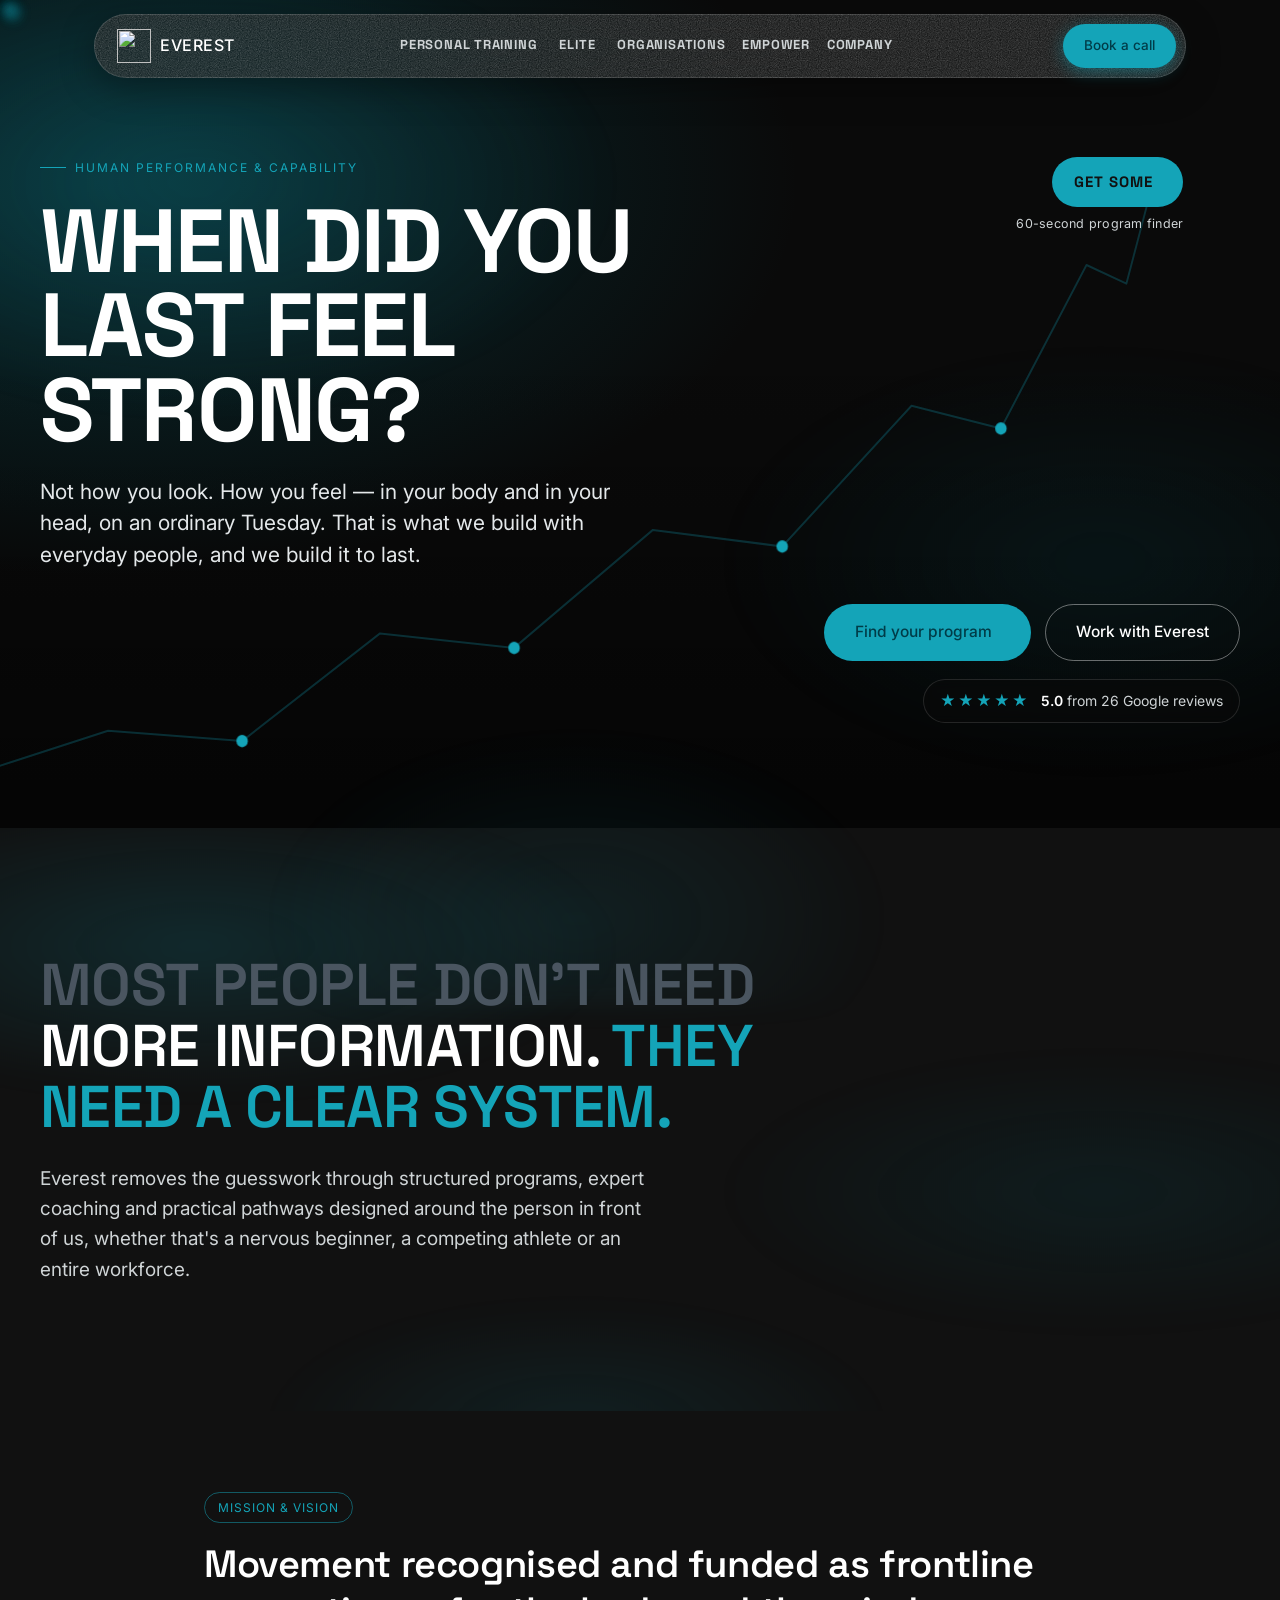
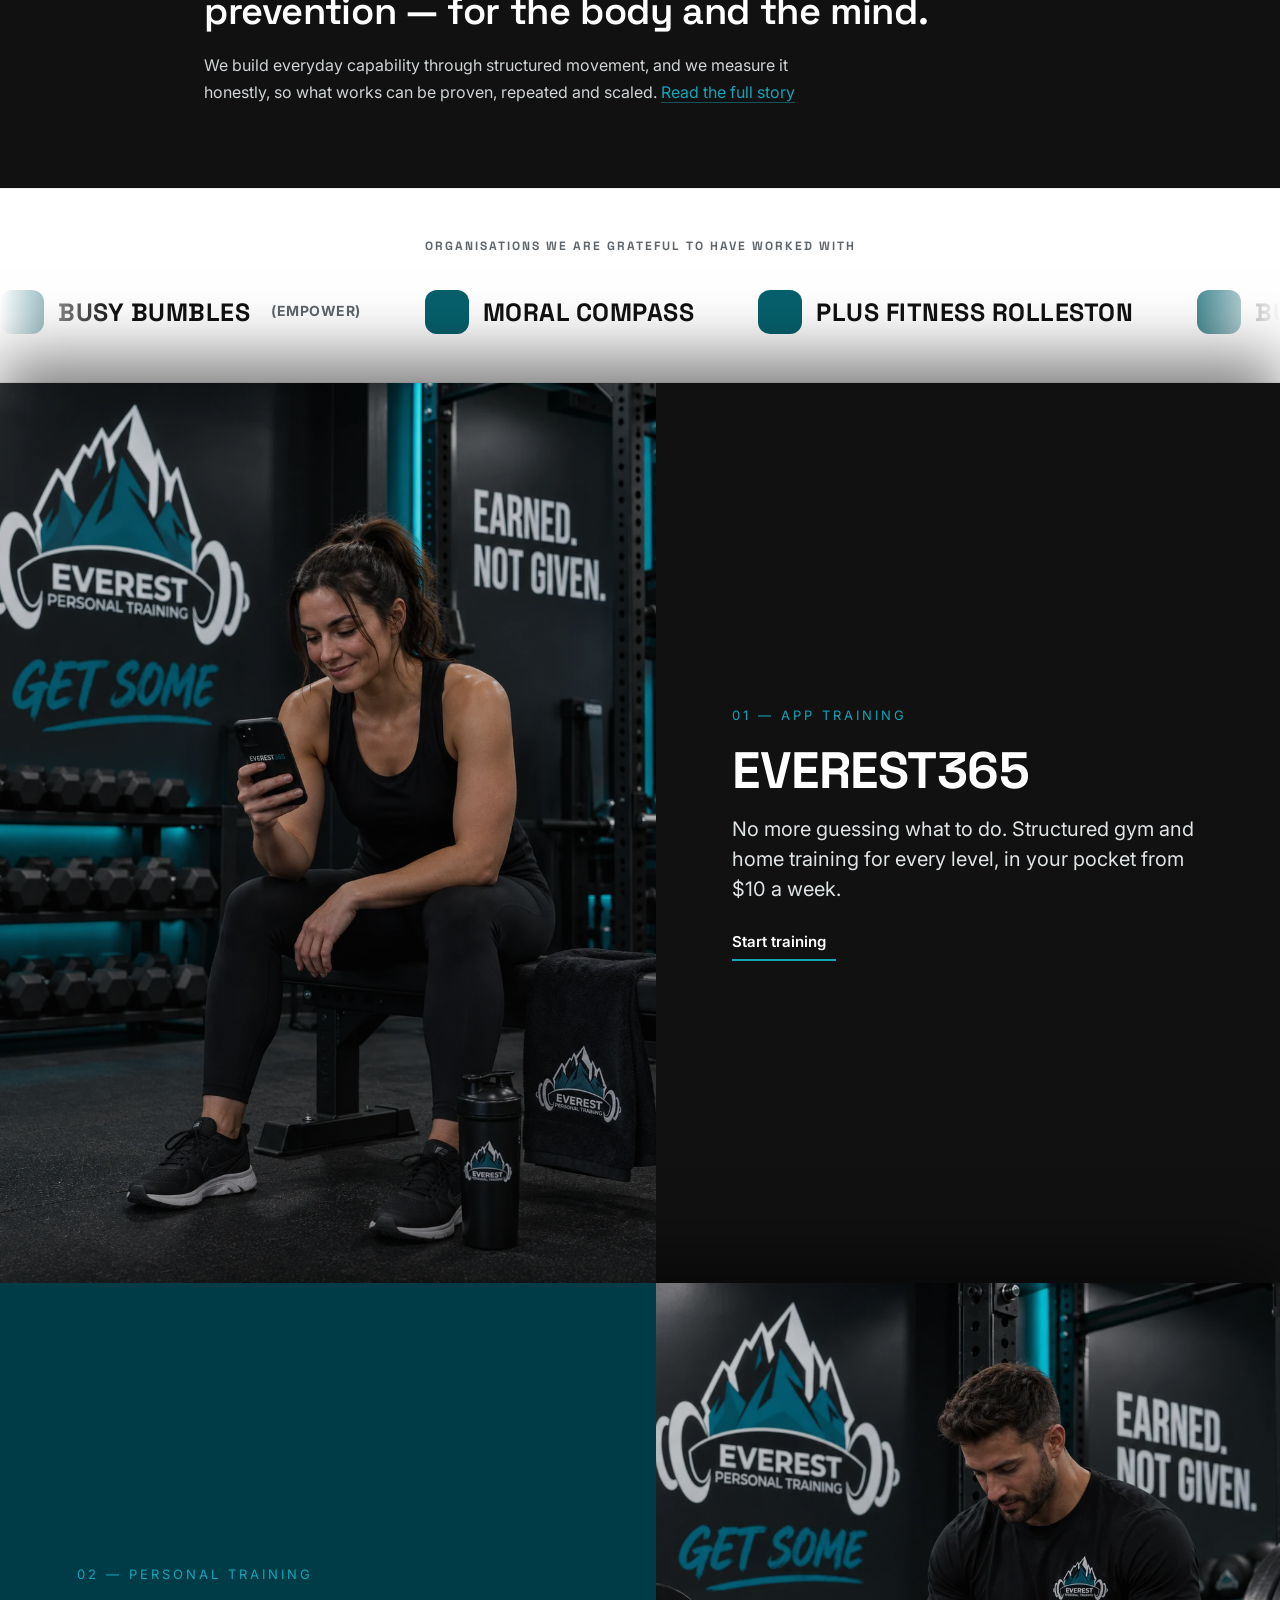
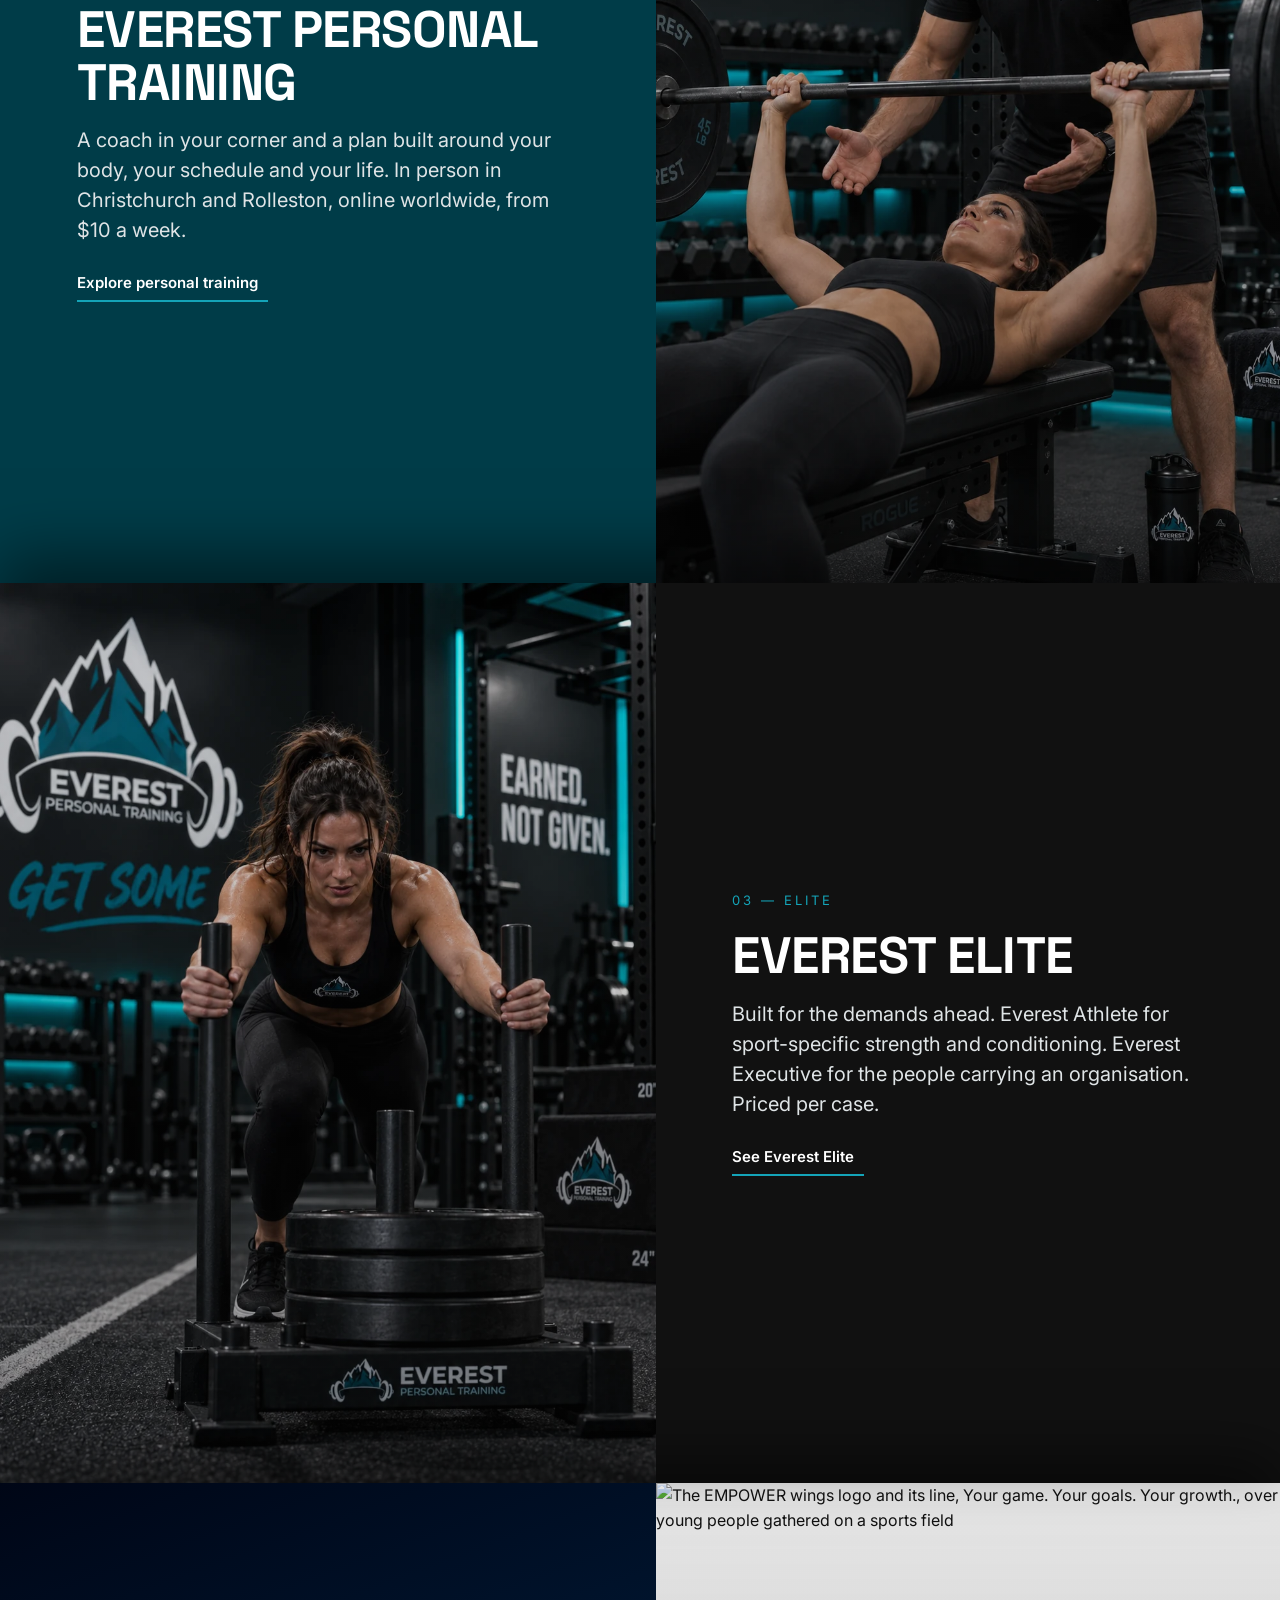
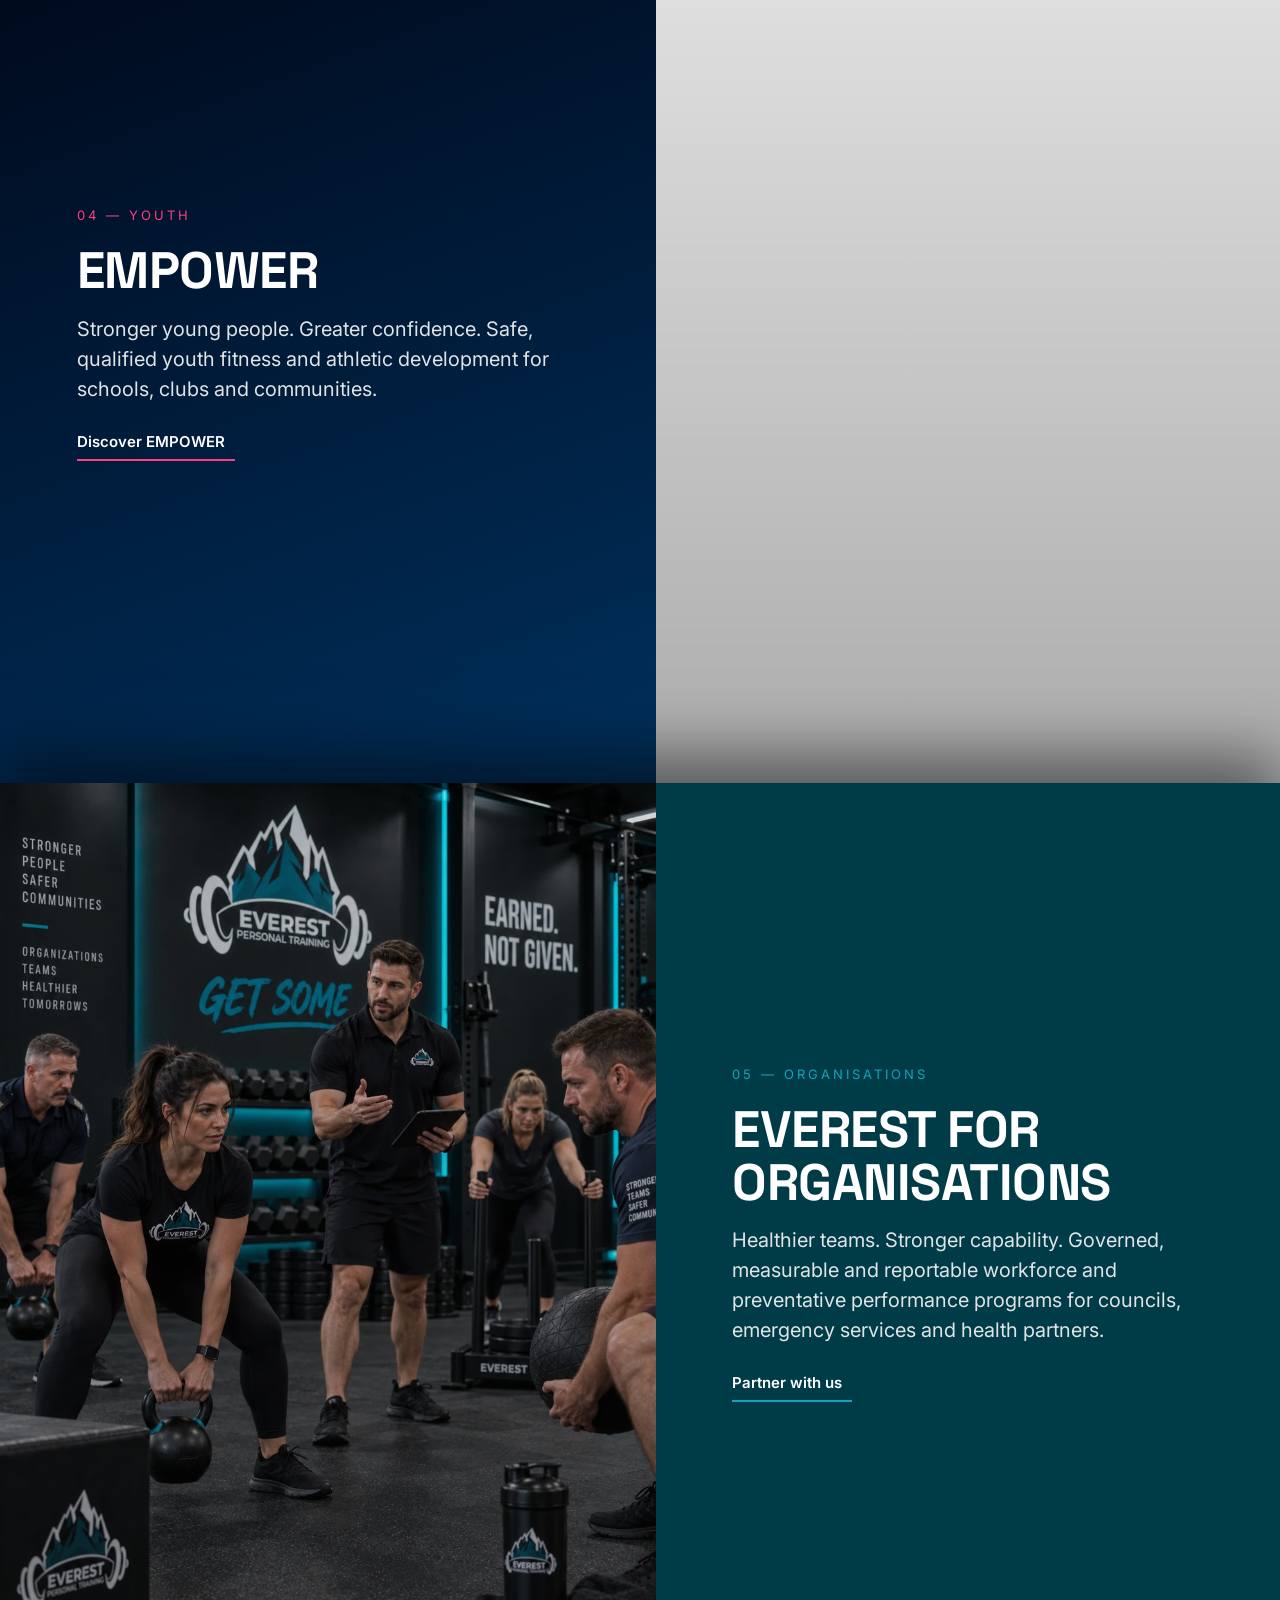
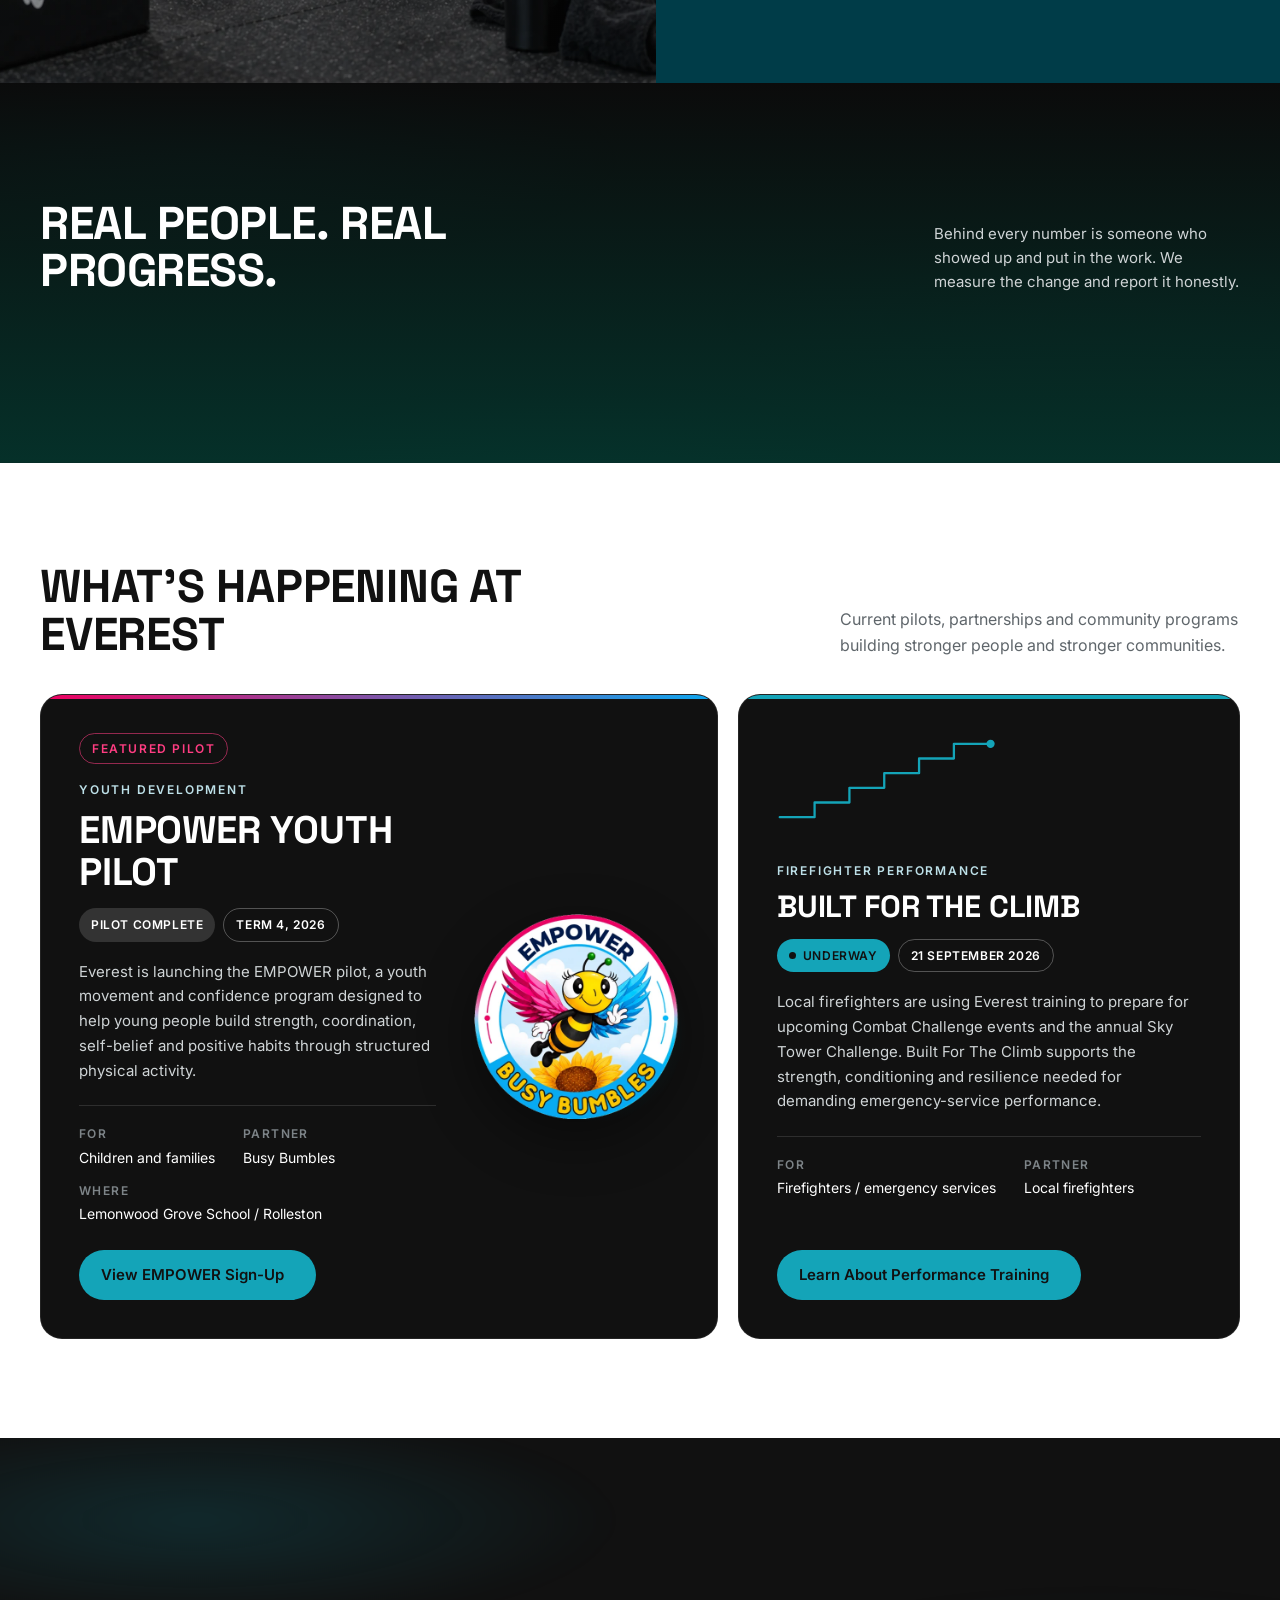
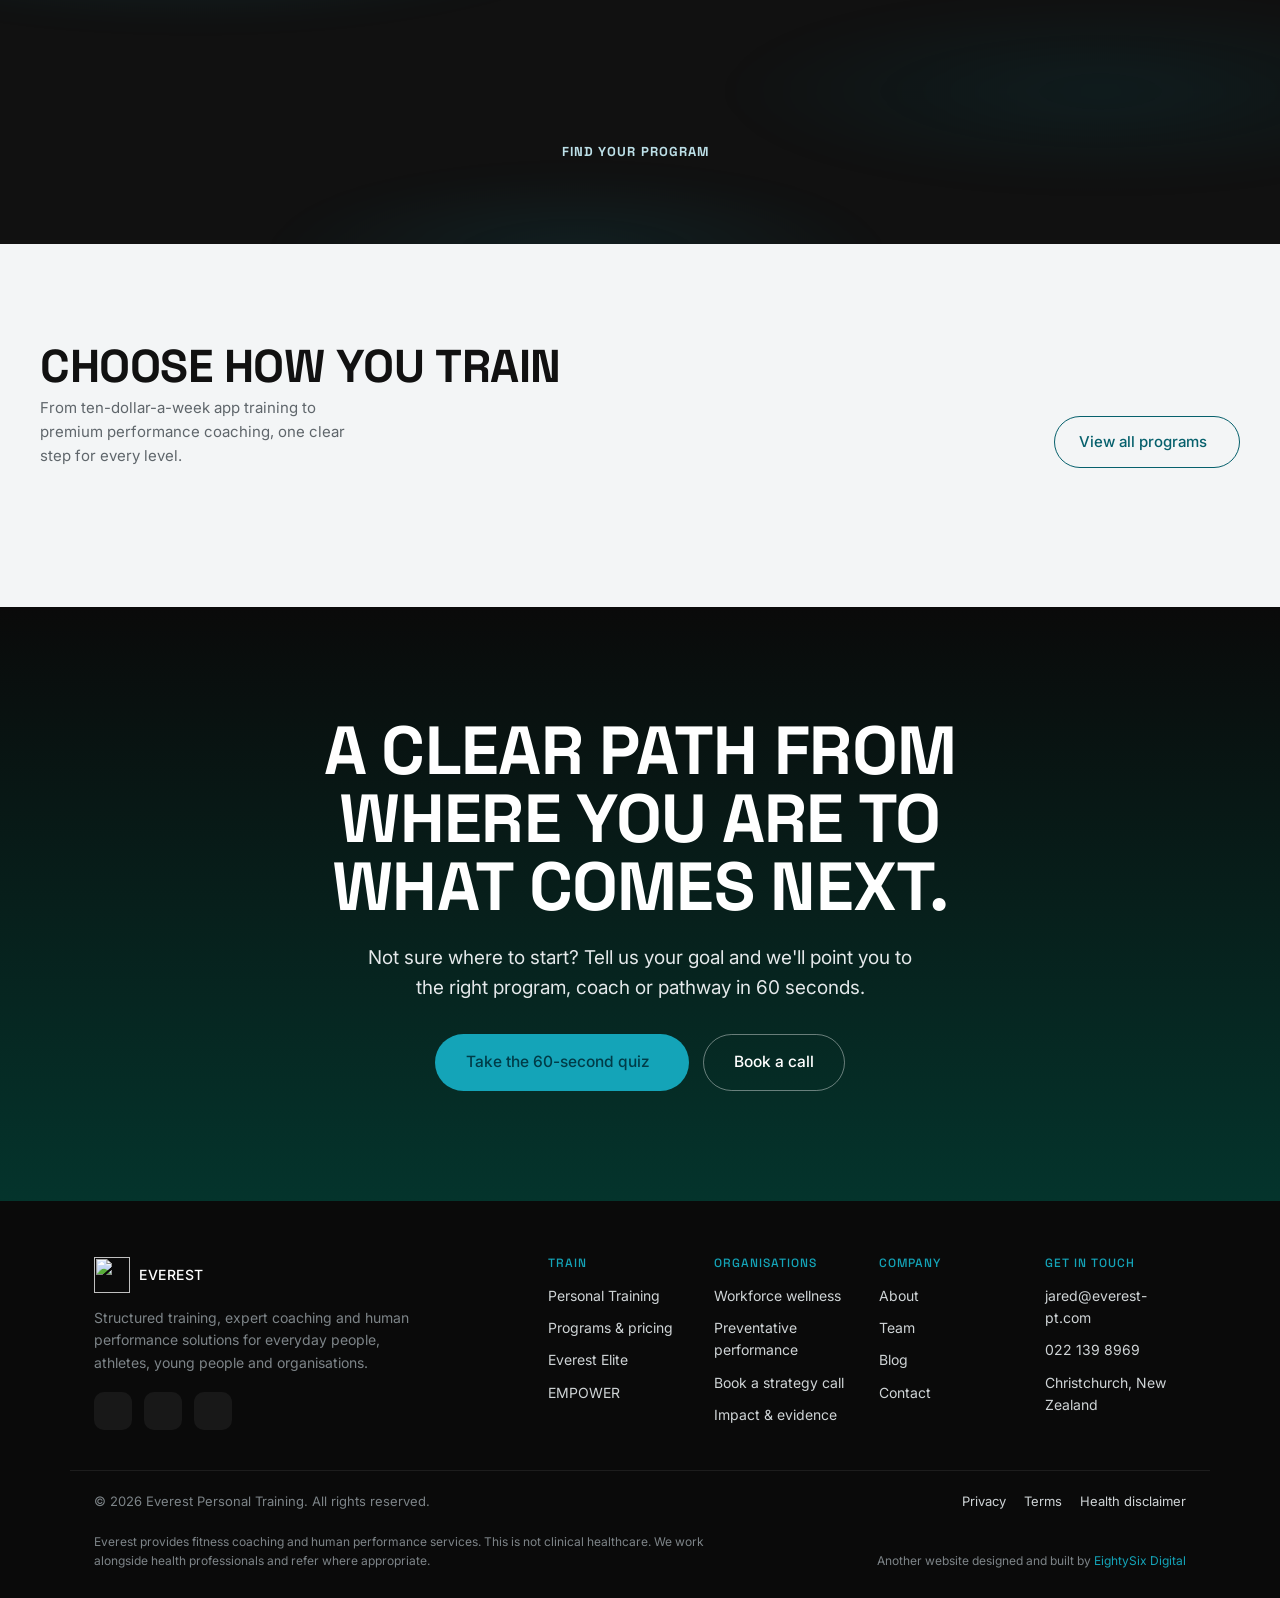
==== index.html @ 47e99d7d "Give the EMPOWER panel alt text, and clear stock photos off the homepage The EMPOWER panel was the o" ====
<!DOCTYPE html>
<html lang="en-NZ">
<head>
  <meta charset="UTF-8" />
  <meta name="viewport" content="width=device-width, initial-scale=1.0" />
  <title>Everest | Human Performance &amp; Capability, Christchurch</title>
  <meta name="description" content="Personal training, coaching and performance programs in Christchurch, Canterbury and online. Everest builds everyday capability, and measures it honestly." />

  <!-- STAGING: remove this noindex line when the live domain goes live -->
  <meta name="robots" content="noindex, nofollow" />

  <link rel="canonical" href="/" />
  <meta property="og:type" content="website" />
  <meta property="og:title" content="Everest | Human Performance &amp; Capability, Christchurch" />
  <meta property="og:description" content="Personal training, coaching and performance programs in Christchurch, Canterbury and online. Everest builds everyday capability, and measures it honestly." />
  <meta property="og:image" content="/assets/img/og-default.jpg" />

  <link rel="preconnect" href="https://fonts.googleapis.com" />
  <link rel="preconnect" href="https://fonts.gstatic.com" crossorigin />
  <link href="https://fonts.googleapis.com/css2?family=Inter:wght@400;500;600&family=Space+Grotesk:wght@500;600;700&display=swap" rel="stylesheet" />
  <link rel="stylesheet" href="https://cdn.jsdelivr.net/npm/@tabler/icons-webfont@3/dist/tabler-icons.min.css" />
  <link rel="stylesheet" href="/css/styles.css" />
  <link rel="icon" href="/favicon-32.png" sizes="32x32" type="image/png" />
  <link rel="icon" href="/favicon-16.png" sizes="16x16" type="image/png" />
  <link rel="apple-touch-icon" href="/apple-touch-icon.png" />
</head>
<body>
  <div id="site-header"></div>

  <main>
    <!-- The real h1 for search engines and screen readers. The visible
         headline below is a question, which is right for a person landing on
         the page and useless for a crawler deciding what this site sells. -->
    <h1 class="visually-hidden">Everest: personal training and human performance coaching in Christchurch. Building physical and mental capability in everyday people, athletes, young people and organisations.</h1>

    <!-- 1. Cinematic full-screen hero -->
    <section class="cine-hero">
      <div class="cine-bg" aria-hidden="true"></div>
      <div class="ascent" aria-hidden="true">
        <svg viewBox="0 0 1400 800" preserveAspectRatio="none">
          <path class="trail" pathLength="100" d="M0,748 L141,706 L282,716 L427,612 L568,626 L714,512 L850,528 L986,392 L1080,414 L1170,256 L1212,274 L1240,176" />
          <path class="trail-climb" pathLength="100" d="M0,748 L141,706 L282,716 L427,612 L568,626 L714,512 L850,528 L986,392 L1080,414 L1170,256 L1212,274 L1240,176" />
          <circle class="node" cx="282" cy="716" r="6" style="animation-delay:.9s" />
          <circle class="node" cx="568" cy="626" r="6" style="animation-delay:1.2s" />
          <circle class="node" cx="850" cy="528" r="6" style="animation-delay:1.5s" />
          <circle class="node" cx="1080" cy="414" r="6" style="animation-delay:1.8s" />
          <circle class="summit" cx="1240" cy="176" r="7" />
          <g class="climber">
            <g class="climber-scale">
              <circle class="climber-halo" cy="2" r="15" />
              <g class="climber-spin"><path class="kb-handle" d="M-5.5,0 A6.5,7.5 0 0 1 5.5,0" />
              <circle class="kb-body" cy="4.5" r="8.5" /></g>
            </g>
          </g>
        </svg>
      </div>
      <!-- Planted at the end of the ascent line. Sibling of .ascent, not a
           child: that div is aria-hidden and a link inside it would be
           keyboard-focusable but invisible to a screen reader. -->
      <a class="summit-cta" href="/programs/#quiz">
        <span class="summit-cta-pill">Get some <i class="ti ti-arrow-right" aria-hidden="true"></i></span>
        <span class="summit-cta-sub">60-second program finder</span>
      </a>
      <div class="rail">
        <span class="cine-eyebrow">Human performance &amp; capability</span>
        <!-- A question, not a claim. Most people's honest answer is "I can't
             remember", and that small ache does more work than any promise
             we could make. It also moves the subject from how you look to how
             you feel, which is the whole position. One span per word — the
             delays in styles.css run to seven. -->
        <h1 aria-hidden="true" class="climb-title"><span>WHEN</span> <span>DID</span> <span>YOU</span> <span>LAST</span> <span>FEEL</span> <span>STRONG?</span></h1>
        <p class="sub">Not how you look. How you feel &mdash; in your body and in your head, on an ordinary Tuesday. That is what we build with everyday people, and we build it to last.</p>
        <div class="cine-actions">
          <a class="btn btn-accent" href="#products">Find your program <i class="ti ti-arrow-right" aria-hidden="true"></i></a>
          <a class="btn btn-ghost" href="/organisations/">Work with Everest</a>
        </div>
        <!-- Real figure, verified against the Google Business Profile on
             4 Aug 2026. Linked so anyone can check it. Keep in step with
             data/testimonials.json — if one changes, change both. -->
        <a class="hero-rating" href="https://www.google.com/maps/search/Everest+Personal+Training+Rolleston" target="_blank" rel="noopener">
          <span class="stars" aria-hidden="true">★★★★★</span>
          <span><strong>5.0</strong> from 26 Google reviews</span></a>
      </div>
      <a class="scroll-cue" href="#statement" aria-label="Scroll to content"><i class="ti ti-chevron-down" aria-hidden="true"></i></a>
    </section>

    <!-- 2. Statement band -->
    <section class="statement has-glow" id="statement">
      <div class="rail">
        <h2><span class="muted">Most people don't need</span> more information. <span class="lit">They need a clear system.</span></h2>
        <p class="say">Everest removes the guesswork through structured programs, expert coaching and practical pathways designed around the person in front of us, whether that's a nervous beginner, a competing athlete or an entire workforce.</p>
      </div>
    </section>

    <!-- Mission and vision, short form. The full statements live on /about/.
         The homepage carries the vision as a single line so the ambition is
         here without the section competing with the conversion path below. -->
    <section class="section mv-dark mv-short has-glow" aria-labelledby="mv-home-h">
      <div class="wrap">
        <span class="eyebrow">MISSION &amp; VISION</span>
        <h2 class="mv-short-line" id="mv-home-h">Movement recognised and funded as frontline prevention &mdash; for the body and the mind.</h2>
        <p class="mv-short-sub">We build everyday capability through structured movement, and we measure it honestly, so what works can be proven, repeated and scaled. <a href="/about/">Read the full story</a></p>
      </div>
    </section>

    <!-- What people say. Rendered from data/testimonials.json and hidden
         until that file holds at least one real review. Do not hard-code
         quotes here — see the note in that file. -->
    <section class="says has-glow" id="says" hidden>
      <div class="wrap">
        <div class="says-head">
          <p class="lw-label">What people say about Everest</p>
          <a class="says-rating" id="says-rating" href="#" target="_blank" rel="noopener" hidden></a>
        </div>
      </div>
      <div class="logo-marquee says-marquee">
        <div class="logo-track" id="says-track"></div>
      </div>
    </section>

    <!-- Trust logo wall. Real organisations Everest has worked with in a
         training capacity — do not add event sponsors or other relationships
         here, as this section reads as a client list. Confirm written
         permission from each organisation before this page is indexed, and
         again before any logo (rather than name) is used.
         The set repeats four times: the marquee slides by -50%, so each half
         must be wider than the viewport or a gap appears in the loop. Only the
         first set is exposed to screen readers; the rest are aria-hidden. -->
    <section class="logo-wall">
      <div class="wrap">
        <p class="lw-label">Organisations we are grateful to have worked with</p>
      </div>
      <div class="logo-marquee">
        <div class="logo-track">
          <span class="logo-item"><i class="ti ti-mood-smile" aria-hidden="true"></i>Busy Bumbles <span class="lw-note">(EMPOWER)</span></span>
          <span class="logo-item"><i class="ti ti-target-arrow" aria-hidden="true"></i>Moral Compass</span>
          <span class="logo-item"><i class="ti ti-barbell" aria-hidden="true"></i>Plus Fitness Rolleston</span>
          <span class="logo-item" aria-hidden="true"><i class="ti ti-mood-smile" aria-hidden="true"></i>Busy Bumbles <span class="lw-note">(EMPOWER)</span></span>
          <span class="logo-item" aria-hidden="true"><i class="ti ti-target-arrow" aria-hidden="true"></i>Moral Compass</span>
          <span class="logo-item" aria-hidden="true"><i class="ti ti-barbell" aria-hidden="true"></i>Plus Fitness Rolleston</span>
          <span class="logo-item" aria-hidden="true"><i class="ti ti-mood-smile" aria-hidden="true"></i>Busy Bumbles <span class="lw-note">(EMPOWER)</span></span>
          <span class="logo-item" aria-hidden="true"><i class="ti ti-target-arrow" aria-hidden="true"></i>Moral Compass</span>
          <span class="logo-item" aria-hidden="true"><i class="ti ti-barbell" aria-hidden="true"></i>Plus Fitness Rolleston</span>
          <span class="logo-item" aria-hidden="true"><i class="ti ti-mood-smile" aria-hidden="true"></i>Busy Bumbles <span class="lw-note">(EMPOWER)</span></span>
          <span class="logo-item" aria-hidden="true"><i class="ti ti-target-arrow" aria-hidden="true"></i>Moral Compass</span>
          <span class="logo-item" aria-hidden="true"><i class="ti ti-barbell" aria-hidden="true"></i>Plus Fitness Rolleston</span>
        </div>
      </div>
    </section>

    <!-- 3. Division campaign panels -->
    <section aria-label="What we do">
      <article class="division">
        <div class="media">
          <img src="/assets/img/everest365-app-training-v1.webp" alt="Checking an EVEREST365 training session on a phone between sets"
               width="1122" height="1402" loading="lazy" decoding="async" />
        </div>
        <div class="body">
          <span class="idx">01 — App training</span>
          <h2>EVEREST365</h2>
          <p class="tag">No more guessing what to do. Structured gym and home training for every level, in your pocket from $10 a week.</p>
          <a class="go" href="/programs/">Start training <i class="ti ti-arrow-right" aria-hidden="true"></i></a>
        </div>
      </article>

      <article class="division theme-teal">
        <div class="media">
          <img src="/assets/img/everest-personal-training-coaching-v1.webp" alt="An Everest coach supporting a client through a bench press"
               width="1122" height="1402" loading="lazy" decoding="async" />
        </div>
        <div class="body">
          <span class="idx">02 — Personal Training</span>
          <h2>Everest Personal Training</h2>
          <p class="tag">A coach in your corner and a plan built around your body, your schedule and your life. In person in Christchurch and Rolleston, online worldwide, from $10 a week.</p>
          <a class="go" href="/personal-training/">Explore personal training <i class="ti ti-arrow-right" aria-hidden="true"></i></a>
        </div>
      </article>

      <article class="division">
        <div class="media">
          <img src="/assets/img/everest-elite-sled-push-v1.webp" alt="An athlete driving a weighted sled during a performance session"
               width="1122" height="1402" loading="lazy" decoding="async" />
        </div>
        <div class="body">
          <span class="idx">03 — Elite</span>
          <h2>Everest Elite</h2>
          <p class="tag">Built for the demands ahead. Everest Athlete for sport-specific strength and conditioning. Everest Executive for the people carrying an organisation. Priced per case.</p>
          <a class="go" href="/elite/">See Everest Elite <i class="ti ti-arrow-right" aria-hidden="true"></i></a>
        </div>
      </article>

      <article class="division theme-empower">
        <div class="media">
          <img src="/assets/img/empower-youth-v2.jpg"
               alt="The EMPOWER wings logo and its line, Your game. Your goals. Your growth., over young people gathered on a sports field"
               width="1000" height="1500" loading="lazy" decoding="async" />
        </div>
        <div class="body">
          <span class="idx">04 — Youth</span>
          <h2>EMPOWER</h2>
          <p class="tag">Stronger young people. Greater confidence. Safe, qualified youth fitness and athletic development for schools, clubs and communities.</p>
          <a class="go" href="/empower/">Discover EMPOWER <i class="ti ti-arrow-right" aria-hidden="true"></i></a>
        </div>
      </article>

      <article class="division theme-teal">
        <div class="media">
          <img src="/assets/img/everest-organisations-team-training-v1.webp" alt="A coached group session for an organisation, working through kettlebells and medicine balls"
               width="1122" height="1402" loading="lazy" decoding="async" />
        </div>
        <div class="body">
          <span class="idx">05 — Organisations</span>
          <h2>Everest for Organisations</h2>
          <p class="tag">Healthier teams. Stronger capability. Governed, measurable and reportable workforce and preventative performance programs for councils, emergency services and health partners.</p>
          <a class="go" href="/organisations/">Partner with us <i class="ti ti-arrow-right" aria-hidden="true"></i></a>
        </div>
      </article>
    </section>

    <!-- 4. Impact band -->
    <section class="impact-band has-glow" id="impact">
      <div class="impact-bg" aria-hidden="true"></div>
      <div class="rail">
        <div class="ib-head">
          <h2>Real people. Real progress.</h2>
          <p>Behind every number is someone who showed up and put in the work. We measure the change and report it honestly.</p>
        </div>
        <div class="impact-stats" id="impact-grid"></div>
        <p class="impact-note" id="impact-note" hidden>Indicative figures shown for layout. Each metric is verified against a source, date range and method before publication.</p>
      </div>
    </section>

    <!-- What's happening at Everest. Cards come from data/whats-happening.json:
         tools/generate.js writes them between the markers at build time, and
         js/whats-happening.js renders them itself on an unbuilt checkout.
         Do not hand-write cards here; edit the JSON. -->
    <section class="wh" aria-labelledby="wh-h">
      <div class="rail">
        <div class="wh-head reveal">
          <h2 class="h-caps" id="wh-h">What&rsquo;s happening at Everest</h2>
          <p>Current pilots, partnerships and community programs building stronger people and stronger communities.</p>
        </div>
        <div class="wh-wall reveal" id="wh-wall" data-src="/data/whats-happening.json"><!-- wh:start --><!-- wh:end --></div>
      </div>
    </section>

    <!-- GET SOME — brand action phrase. Deliberately used once on the page:
         an action phrase lands harder as punctuation than as decoration.
         The wordmark is an alpha mask tinted by CSS, so it follows the brand
         teal variable rather than baking the colour into the asset. -->
    <section class="getsome has-glow reveal" aria-labelledby="getsome-h">
      <a class="getsome-inner" href="/programs/">
        <h2 class="visually-hidden" id="getsome-h">Get some — find your program</h2>
        <span class="getsome-mark" aria-hidden="true"></span>
        <span class="getsome-cta">Find your program <i class="ti ti-arrow-right" aria-hidden="true"></i></span>
      </a>
    </section>

    <!-- 5. Product sales -->
    <section class="products" id="products">
      <div class="rail">
        <div class="p-head">
          <div>
            <h2>Choose how you train</h2>
            <p>From ten-dollar-a-week app training to premium performance coaching, one clear step for every level.</p>
          </div>
          <a class="btn btn-outline" href="/programs/">View all programs <i class="ti ti-arrow-right" aria-hidden="true"></i></a>
        </div>
        <div class="product-grid" id="product-grid" aria-label="Featured programs">
          <!-- cards injected from data/programs.json -->
        </div>
      </div>
    </section>

    <!-- 6. Full-bleed closer -->
    <section class="closer has-glow">
      <div class="closer-bg" aria-hidden="true"></div>
      <div class="rail">
        <h2>A clear path from where you are to what comes next.</h2>
        <p>Not sure where to start? Tell us your goal and we'll point you to the right program, coach or pathway in 60 seconds.</p>
        <div class="cine-actions">
          <a class="btn btn-accent" href="/programs/#quiz">Take the 60-second quiz <i class="ti ti-arrow-right" aria-hidden="true"></i></a>
          <a class="btn btn-ghost" href="/contact/">Book a call</a>
        </div>
      </div>
    </section>
  </main>

  <div id="site-footer"></div>
  <div id="sticky-cta"></div>

  <script src="/js/layout.js" defer></script>
  <script src="/js/main.js" defer></script>
  <script src="/js/whats-happening.js" defer></script>
</body>
</html>
---- css/styles.css ----
/* Everest Personal Training - core styles */
:root {
  /* --- Brand palette (from the development brief) --- */
  --black: #111111;       /* Everest Black: primary text, dark sections */
  --white: #FFFFFF;       /* Everest White: main background */
  /* Teals sampled from the Everest Personal Training logo (Aug 2026), which
     runs deeper and bluer than the original brief's palette: hue ~187 rather
     than ~178. Deep Teal is the logo colour itself. Accent is that same hue
     lifted to 40% lightness — the logo teal is too dark to read on black, and
     the site leans heavily on dark sections. Accent clears 6.3:1 on #111111,
     comfortably past WCAG AA. */
  --teal-deep: #06606C;   /* Deep Teal: logo colour, buttons, links on light */
  --teal-accent: #14A4B8; /* Accent Teal: interactive states on dark */
  --mist: #E6F3F6;        /* Mist: soft backgrounds, cards */
  --slate: #5F666B;       /* Slate Grey: secondary text */
  --cloud: #F3F5F6;       /* Cloud Grey: section separation */

  /* --- Supporting tints (brand extension) ---
     Functional shades the headline palette omits, kept strictly in-family.
     Used for legible text/borders on dark and teal surfaces (the brief has
     no light-on-dark text colour, and Slate is too dark to read on black). */
  --black-deep: #0a0a0a;  /* footer, one step under Black */
  --teal-darkest: #003C48;/* logo shadow teal; text on accent-teal fills */
  --mist-line: #93C9D4;   /* hairline borders / labels on dark */
  --ink-on-dark: #cfd4d6; /* secondary/body text on dark sections */
  --teal-on-dark: #BDE0E8;/* captions/labels on teal-dark sections */
  --grey-muted: #7d8488;  /* footer text */

  /* --- Layout & type --- */
  --radius: 14px;
  --radius-pill: 30px;
  --maxw: 1140px;
  --hero-h: 92vh;         /* shared hero height so every page matches exactly */
  --font: 'Inter', system-ui, -apple-system, 'Segoe UI', Roboto, sans-serif;
  --display: 'Space Grotesk', 'Inter', system-ui, sans-serif;
}

* { box-sizing: border-box; }
html { scroll-behavior: smooth; scroll-padding-top: 96px; }
body {
  margin: 0;
  font-family: var(--font);
  color: var(--black);
  background: var(--white);
  line-height: 1.6;
  -webkit-font-smoothing: antialiased;
}
img { max-width: 100%; display: block; }
a { color: inherit; text-decoration: none; }
h1, h2, h3 { font-weight: 500; margin: 0; line-height: 1.12; }

.wrap { max-width: var(--maxw); margin: 0 auto; padding: 0 24px; }
.section { padding: 64px 0; }

/* buttons */
.btn {
  display: inline-flex; align-items: center; gap: 8px;
  font-size: 15px; font-weight: 500; padding: 13px 24px;
  border-radius: var(--radius-pill); border: 1px solid transparent; cursor: pointer;
  transition: transform .14s ease, background-color .15s ease, color .15s ease, box-shadow .15s ease, border-color .15s ease, opacity .12s ease;
}
.btn:hover { transform: translateY(-2px); }
.btn:active { transform: scale(.98); }
.btn-accent { background: var(--teal-accent); color: var(--teal-darkest); }
.btn-accent:hover { background: #13ada8; box-shadow: 0 8px 20px rgba(20,164,184,.4); }
.btn-deep { background: var(--teal-deep); color: #fff; }
.btn-deep:hover { background: #0a6f6d; box-shadow: 0 8px 20px rgba(6,96,108,.32); }
.btn-ghost { background: transparent; color: #fff; border-color: rgba(255,255,255,.4); }
.btn-ghost:hover { background: rgba(255,255,255,.12); border-color: rgba(255,255,255,.7); }
.btn-outline { background: transparent; color: var(--teal-deep); border-color: var(--teal-deep); }
.btn-outline:hover { background: var(--teal-deep); color: #fff; }

/* header - floating glassy pill */
.site-header {
  position: fixed; top: 14px; left: 0; right: 0; z-index: 50;
  width: calc(100% - 48px); max-width: 1092px; margin: 0 auto;
  display: flex; align-items: center; justify-content: space-between; gap: 16px;
  padding: 9px 9px 9px 22px;
  /* Dark glass rather than light. The logo's internal detail (mountain
     crevices, barbell ring centres) is dark negative space, not real
     transparency, so it can only sit backing-free on a dark ground. */
  background-color: rgba(14,16,16,.62);
  background-image: url("data:image/svg+xml,%3Csvg xmlns='http://www.w3.org/2000/svg' width='140' height='140'%3E%3Cfilter id='n'%3E%3CfeTurbulence type='fractalNoise' baseFrequency='0.9' numOctaves='2' stitchTiles='stitch'/%3E%3CfeColorMatrix type='saturate' values='0'/%3E%3C/filter%3E%3Crect width='100%25' height='100%25' filter='url(%23n)' opacity='0.35'/%3E%3C/svg%3E");
  backdrop-filter: blur(28px) saturate(160%);
  -webkit-backdrop-filter: blur(28px) saturate(160%);
  border: 1px solid rgba(255,255,255,.14);
  border-radius: 999px;
  box-shadow: 0 10px 34px rgba(0,0,0,.34);
}
@supports not ((backdrop-filter: blur(1px)) or (-webkit-backdrop-filter: blur(1px))) {
  .site-header { background: rgba(14,16,16,.95); }
}
.logo { display: flex; align-items: center; gap: 9px; font-weight: 500; letter-spacing: .5px; }
.site-header .logo { color: #fff; }
/* No backing plate — the logo sits directly on the dark glass, which is why
   the header had to go dark. Do not put this on a light surface without a
   light-background variant of the logo. */
.logo-mark { width: 34px; height: 34px; object-fit: contain; display: block; }
.site-footer .logo-mark { width: 36px; height: 36px; }
.legacy-logo-mark { width: 28px; height: 28px; border-radius: 8px; background: var(--teal-deep);
  display: flex; align-items: center; justify-content: center; color: #fff; font-size: 17px; }
/* Nav uses the display face in caps to match the hero headline. Slightly
   tighter gap and a touch of tracking, since caps read wider than sentence
   case and the seven items have to stay on one line. */
.nav { display: flex; gap: 17px; font-family: var(--display); font-size: 13px;
  font-weight: 700; text-transform: uppercase; letter-spacing: .06em; color: #fff; }
/* Light nav on the dark pill. Accent teal rather than deep teal for the
   active and hover state, since deep teal has too little contrast on dark. */
.nav a { color: var(--ink-on-dark); transition: color .12s ease; }
.nav a:hover, .nav a[aria-current="page"] { color: var(--teal-accent); }
.nav-toggle { color: #fff; }

/* ---- nav submenu ---- */
.nav-group { position: relative; display: flex; align-items: center; }
/* Buttons do not pick up the nav's casing and tracking reliably, so both are
   set explicitly here to match the sibling links. */
.nav-trigger { display: inline-flex; align-items: center; gap: 5px;
  background: none; border: 0; padding: 0; cursor: inherit;
  font: inherit; text-transform: uppercase; letter-spacing: inherit;
  color: var(--ink-on-dark); transition: color .12s ease; }
.nav-trigger i { font-size: 14px; transition: transform .18s ease; }
.nav-group.is-open .nav-trigger i { transform: rotate(180deg); }
.nav-trigger:hover, .nav-group.is-open .nav-trigger,
.nav-group.is-current .nav-trigger { color: var(--teal-accent); }
.nav-sub { position: absolute; top: calc(100% + 14px); left: 50%; transform: translateX(-50%) translateY(-6px);
  min-width: 290px; background: rgba(14,16,16,.97);
  backdrop-filter: blur(18px) saturate(180%); -webkit-backdrop-filter: blur(18px) saturate(180%);
  border: 1px solid rgba(255,255,255,.13); border-radius: 16px; padding: 8px;
  box-shadow: 0 18px 40px rgba(0,0,0,.45);
  opacity: 0; visibility: hidden; pointer-events: none;
  transition: opacity .16s ease, transform .16s ease, visibility .16s; z-index: 60; }
.nav-group.is-open .nav-sub { opacity: 1; visibility: visible; pointer-events: auto;
  transform: translateX(-50%) translateY(0); }
/* bridges the gap between trigger and panel so the pointer can travel down
   without the menu closing under it */
.nav-group.is-open::after { content: ''; position: absolute; top: 100%; left: 0; right: 0; height: 16px; }
.nav-sub a { display: block; padding: 11px 13px; border-radius: 10px;
  text-transform: none; letter-spacing: 0; font-weight: 500;
  transition: background-color .14s ease; }
.nav-sub a:hover, .nav-sub a:focus-visible { background: rgba(20,164,184,.13); }
.nav-sub .ns-label { display: block; font-family: var(--display); font-size: 14px;
  color: #fff; letter-spacing: .02em; }
.nav-sub a[aria-current="page"] .ns-label { color: var(--teal-accent); }
.nav-sub .ns-desc { display: block; font-family: var(--font); font-size: 12px;
  font-weight: 400; color: var(--grey-muted); margin-top: 3px; line-height: 1.45; }

/* Seven top-level items, the logo and the CTA share one pill. Between the
   mobile breakpoint and full width there is not quite room, so tighten
   rather than let the nav wrap or push the button out. */
@media (min-width: 921px) and (max-width: 1180px) {
  .nav { gap: 12px; font-size: 12px; letter-spacing: .03em; }
  .header-call { padding: 9px 16px; font-size: 12.5px; }
  .site-header { padding-left: 16px; }
}
/* the group name is a real button on desktop and a plain label on mobile */
.nav-group-label { display: none; }
/* In the mobile dropdown the submenu is always expanded — a menu inside a
   menu is needless friction on a phone. The group name still shows, as a
   heading, so the links underneath keep their context. */
@media (max-width: 920px) {
  .nav-group { display: block; }
  .nav-trigger { display: none; }
  .nav-group-label { display: block; padding: 14px 22px 6px; font-family: var(--font);
    font-size: 12px; font-weight: 600; letter-spacing: 1.6px; text-transform: uppercase;
    color: var(--teal-accent); }
  .nav-sub { position: static; transform: none; opacity: 1; visibility: visible;
    pointer-events: auto; min-width: 0; background: none; border: 0; padding: 0;
    box-shadow: none; backdrop-filter: none; -webkit-backdrop-filter: none; }
  .nav-sub a { padding: 10px 22px 10px 32px; border-radius: 0; }
  .nav-sub .ns-desc { display: none; }
}
.nav-cta { display: none; }
.header-cta { display: flex; align-items: center; gap: 12px; }
.header-call { padding: 10px 20px; font-size: 13.5px;
  box-shadow: 0 4px 16px rgba(20,164,184,.45); }
.header-call:hover { box-shadow: 0 7px 20px rgba(20,164,184,.6); transform: translateY(-1px);
  background: var(--teal-deep); color: #fff; }
.nav-toggle { display: none; background: none; border: 0; font-size: 24px; color: var(--black); }

/* hero */
.hero { position: relative; background: var(--black); color: #fff; overflow: hidden; }
.hero .wrap { padding-top: 158px; padding-bottom: 128px; position: relative; z-index: 2; }
.hero-ring { position: absolute; border: 1.5px solid rgba(20,164,184,.18); border-radius: 50%; z-index: 1; }
.hero-ring.r1 { width: 460px; height: 460px; right: -80px; top: -80px; }
.hero-ring.r2 { width: 260px; height: 260px; right: 60px; top: 90px; border-color: rgba(20,164,184,.28); }
.eyebrow { display: inline-block; font-size: 12px; letter-spacing: 1px; color: var(--teal-accent);
  border: 1px solid rgba(20,164,184,.5); padding: 5px 13px; border-radius: 22px; margin-bottom: 20px; }
.hero h1 { font-size: clamp(34px, 5vw, 52px); max-width: 640px; }
.hero h1 .accent { color: var(--teal-accent); }
.hero p { font-size: 17px; color: var(--ink-on-dark); max-width: 540px; margin: 18px 0 28px; }
.hero-actions { display: flex; gap: 12px; flex-wrap: wrap; }
.hero-video { position: relative; z-index: 2; margin-top: 36px; height: 160px; border-radius: var(--radius);
  background: rgba(255,255,255,.06); border: 1px solid rgba(255,255,255,.12);
  display: flex; align-items: center; justify-content: center; gap: 12px; cursor: pointer; }
.play { width: 52px; height: 52px; border-radius: 50%; background: var(--teal-accent);
  display: flex; align-items: center; justify-content: center; color: var(--teal-darkest); font-size: 22px; }
.hero-video span { color: var(--ink-on-dark); font-size: 14px; }

/* trust strip */
.trust { background: var(--cloud); }
.trust .wrap { display: flex; align-items: center; justify-content: space-between; flex-wrap: wrap;
  gap: 10px; padding-top: 16px; padding-bottom: 16px; }
.trust .label { font-size: 12px; letter-spacing: .5px; color: var(--slate); }
.trust ul { list-style: none; display: flex; gap: 20px; margin: 0; padding: 0; color: var(--grey-muted); font-size: 13px; }
.trust li { display: flex; align-items: center; gap: 6px; }
@media (max-width: 560px) {
  .trust .wrap { flex-direction: column; align-items: flex-start; gap: 14px; }
  .trust ul { display: grid; grid-template-columns: 1fr 1fr; gap: 12px 18px; width: 100%; }
}

/* pathways */
.section-head h2 { font-size: 24px; }
.section-head p { color: var(--slate); margin: 6px 0 0; font-size: 15px; }
.pathways { display: grid; grid-template-columns: repeat(3, 1fr); gap: 14px; margin-top: 24px; }
.pathway { border-radius: 16px; padding: 20px; background: var(--mist);
  transition: transform .18s ease, box-shadow .18s ease, background-color .18s ease; }
.pathway:hover, .pathway:focus-visible {
  transform: translateY(-4px); box-shadow: 0 14px 30px rgba(17,17,17,.10);
  background-color: #d6efec; outline: none; }
.pathway:hover .pathway-icon { background: var(--teal-darkest); }
.pathway.is-feature { background: var(--teal-accent); }
.pathway.is-feature:hover, .pathway.is-feature:focus-visible { background-color: var(--teal-deep); }
.pathway.is-feature:hover h3, .pathway.is-feature:hover p { color: #fff; }
.pathway.is-feature:hover .pathway-icon { background: var(--teal-darkest); color: var(--teal-accent); }
.pathway.is-feature p, .pathway.is-feature h3 { color: var(--teal-darkest); }
.pathway-icon { width: 40px; height: 40px; border-radius: 11px; background: var(--teal-deep);
  display: flex; align-items: center; justify-content: center; color: #fff; font-size: 20px; }
.pathway.is-youth .pathway-icon { background: var(--teal-deep); color: #fff; }
.pathway.is-feature .pathway-icon { background: var(--teal-darkest); color: var(--teal-accent); }
.pathway h3 { font-size: 15px; margin: 12px 0 3px; }
.pathway p { font-size: 13px; color: var(--slate); margin: 0; }

/* featured programs - stacking cards on page scroll */
.deck { margin-top: 8px; }
.deck-card {
  position: sticky; border-radius: 18px; padding: 28px;
  display: flex; flex-direction: column; justify-content: space-between;
  min-height: 260px; margin-bottom: 24px;
  box-shadow: 0 -12px 34px rgba(0,0,0,.14);
}
.deck-card:nth-child(1) { top: 90px; }
.deck-card:nth-child(2) { top: 112px; }
.deck-card:nth-child(3) { top: 134px; }
.deck-card:nth-child(4) { top: 156px; }
.deck-card .label { font-size: 12px; letter-spacing: 1px; opacity: .85; }
.deck-card h3 { font-size: 26px; margin: 12px 0 8px; }
.deck-card .desc { font-size: 14px; line-height: 1.55; max-width: 380px; margin: 0; }
.deck-foot { display: flex; align-items: center; justify-content: space-between; margin-top: 20px; }
.price { font-size: 28px; font-weight: 500; }
.price small { font-size: 13px; font-weight: 400; opacity: .7; }
.theme-dark { background: var(--black); color: #fff; }
.theme-dark .label { color: var(--teal-accent); }
.theme-teal { background: var(--teal-deep); color: #fff; }
.theme-teal .label { color: var(--mist-line); }
.theme-accent { background: var(--teal-accent); color: var(--teal-darkest); }
.theme-mist { background: var(--mist); color: var(--teal-darkest); border: 1px solid var(--mist-line); }

/* impact */
.impact { background: var(--black); color: #fff; }
.impact .eyebrow-2 { font-size: 12px; letter-spacing: 1px; color: var(--teal-accent); margin: 0 0 22px; }
.impact-grid { display: grid; grid-template-columns: repeat(4, 1fr); gap: 16px; }
.metric .num { font-size: 34px; font-weight: 500; color: var(--teal-accent); }
.metric .cap { font-size: 12.5px; color: var(--teal-on-dark); }

/* organisations */
.orgs { background: var(--mist); }
.orgs .wrap { display: flex; gap: 28px; align-items: center; flex-wrap: wrap; }
.orgs-copy { flex: 1; min-width: 260px; }
.orgs-copy .eyebrow-2 { font-size: 12px; letter-spacing: 1px; color: var(--teal-deep); font-weight: 500; }
.orgs-copy h2 { font-size: 24px; margin: 10px 0; }
.orgs-copy p { color: var(--slate); font-size: 15px; margin: 0; }
.orgs-grid { display: grid; grid-template-columns: 1fr 1fr; gap: 16px; min-width: 260px; flex: 1; }
.org-pill { background: #fff; border-radius: 14px; padding: 24px 22px; font-size: 15px; font-weight: 500; color: var(--slate); }
.org-pill i { color: var(--teal-deep); font-size: 30px; display: block; margin-bottom: 12px; }

/* final cta */
.final { background: var(--black); color: #fff; text-align: center; }
.final h2 { font-size: 28px; }
.final p { color: var(--ink-on-dark); font-size: 15px; margin: 10px 0 22px; }

/* footer */
.site-footer { background: var(--black-deep); color: var(--grey-muted); font-size: 14px; }
/* Crawlable link list written into the footer placeholder by tools/generate.js.
   layout.js replaces the whole element on load, so this is only ever seen by a
   crawler that does not run JS - and, for a moment, by a visitor on a slow
   connection. Styled to match the footer so that moment is not jarring. */
.pre-nav { display: flex; flex-wrap: wrap; gap: 8px 20px; max-width: 1092px; margin: 0 auto; padding: 48px 24px; background: var(--black-deep); font-size: 14px; }
.pre-nav a { color: var(--ink-on-dark); text-decoration: none; }
#site-footer:has(.pre-nav) { background: var(--black-deep); }
.site-footer a { color: var(--ink-on-dark); }
.site-footer a:hover { color: #fff; }
.footer-top { display: grid; grid-template-columns: 1.3fr 2fr; gap: 40px;
  padding-top: 56px; padding-bottom: 40px; }
.footer-brand .logo { color: #fff; margin-bottom: 14px; }
.footer-brand p { color: var(--grey-muted); font-size: 14px; max-width: 320px; margin: 0 0 18px; }
.footer-social { display: flex; gap: 12px; }
.footer-social a { width: 38px; height: 38px; border-radius: 10px; display: flex;
  align-items: center; justify-content: center; font-size: 19px;
  background: rgba(255,255,255,.06); color: var(--ink-on-dark); }
.footer-social a:hover { background: var(--teal-deep); color: #fff; }
.footer-cols { display: grid; grid-template-columns: repeat(4, 1fr); gap: 24px; }
.footer-col { display: flex; flex-direction: column; gap: 10px; }
.footer-col h3 { font-size: 12px; letter-spacing: 1px; text-transform: uppercase;
  color: var(--teal-accent); margin: 0 0 4px; font-weight: 500; }
.footer-col a, .footer-col .footer-meta { font-size: 14px; }
.footer-meta { color: var(--ink-on-dark); }
.footer-bottom { display: flex; justify-content: space-between; flex-wrap: wrap; gap: 12px;
  padding-top: 20px; padding-bottom: 20px; border-top: 1px solid rgba(255,255,255,.08); font-size: 13px; }
.footer-legal { display: flex; gap: 18px; }
.footer-note { padding-bottom: 28px; display: flex; justify-content: space-between;
  align-items: flex-end; gap: 24px; flex-wrap: wrap; }
.footer-note p { font-size: 12px; color: var(--grey-muted); margin: 0; max-width: 640px; line-height: 1.6; }
.footer-credit { font-size: 12px; color: var(--grey-muted); text-align: right; }
.footer-credit a { color: var(--teal-accent); transition: color .12s ease; }
.footer-credit a:hover { color: #E46A2C; }
@media (max-width: 560px) { .footer-credit { text-align: left; } }

/* responsive */
@media (max-width: 920px) {
  /* matches the dark header pill — a light dropdown would leave the light
     nav links invisible */
  .nav { position: absolute; top: calc(100% + 10px); left: 0; right: 0; flex-direction: column; gap: 0;
    background: rgba(14,16,16,.94); backdrop-filter: blur(18px) saturate(180%);
    -webkit-backdrop-filter: blur(18px) saturate(180%);
    border: 1px solid rgba(255,255,255,.13); border-radius: 18px; overflow: hidden;
    box-shadow: 0 12px 34px rgba(0,0,0,.4); padding: 6px 0; display: none; }
  .site-header.nav-open .nav { display: flex; }
  .nav a { padding: 12px 22px; font-size: 15px; }
  .nav-cta { display: block; margin: 10px 22px 12px; padding: 13px 18px; text-align: center;
    background: var(--teal-accent); color: var(--teal-darkest); font-weight: 500;
    border-radius: var(--radius-pill); }
  .header-call { display: none; }
  .nav-toggle { display: block; }
  .footer-top { grid-template-columns: 1fr; gap: 32px; }
  .pathways { grid-template-columns: 1fr 1fr; }
  .impact-grid { grid-template-columns: 1fr 1fr; }
}
@media (max-width: 560px) {
  .pathways { grid-template-columns: 1fr; }
  .orgs-grid { grid-template-columns: 1fr; }
  .footer-cols { grid-template-columns: 1fr 1fr; }
}

/* sticky mobile cta - removed */
.sticky-cta { display: none; }

/* respect reduced motion: drop the stacking pin */
@media (prefers-reduced-motion: reduce) {
  html { scroll-behavior: auto; }
  .deck-card { position: static; box-shadow: none; border: 1px solid rgba(0,0,0,.1); }
}

.visually-hidden { position: absolute; width: 1px; height: 1px; overflow: hidden; clip: rect(0 0 0 0); }

/* ============================================================
   Shared page components (inner pages)
   ============================================================ */

/* page hero (compact, for inner pages) */
.page-hero { background: var(--black); color: #fff; position: relative; overflow: hidden; }
.page-hero .wrap { padding-top: 150px; padding-bottom: 120px; position: relative; z-index: 2; }
.page-hero .eyebrow { margin-bottom: 16px; }
.page-hero h1 { font-size: clamp(30px, 4.5vw, 44px); max-width: 720px; }
.page-hero p { color: var(--ink-on-dark); font-size: 17px; max-width: 600px; margin: 16px 0 0; }
.page-hero .hero-ring { z-index: 1; }

/* breadcrumb - sits in the hero as the eyebrow pill */
.crumbs { display: inline-flex; align-items: center; gap: 8px; font-size: 13px;
  margin: 0 0 18px; padding: 6px 14px; border-radius: 22px;
  border: 1px solid rgba(20,164,184,.5); background: transparent; color: var(--ink-on-dark); }
.crumbs a { color: var(--teal-accent); }
.crumbs a:hover { color: #fff; }
.crumbs span { color: var(--ink-on-dark); }

/* generic prose */
.prose { max-width: 760px; }
.prose h2 { font-size: 24px; margin: 36px 0 12px; }
.prose h3 { font-size: 18px; margin: 28px 0 8px; }
.prose p, .prose li { font-size: 16px; color: #2c2f31; line-height: 1.75; }
.prose ul { padding-left: 20px; }
.prose li { margin: 6px 0; }
.prose .lede { font-size: 19px; color: var(--slate); line-height: 1.7; }

/* section intros */
.intro { max-width: 680px; margin-bottom: 28px; }
.intro h2 { font-size: 26px; }
.intro p { color: var(--slate); font-size: 16px; margin: 8px 0 0; }
.bg-cloud { background: var(--cloud); }
.bg-mist { background: var(--mist); }
.bg-dark { background: var(--black); color: #fff; }
.bg-dark h2 { color: #fff; }
.bg-dark p { color: var(--ink-on-dark); }

/* feature grid */
.feature-grid { display: grid; grid-template-columns: repeat(3, 1fr); gap: 16px; }
.feature-grid.cols-2 { grid-template-columns: repeat(2, 1fr); }

/* angled split: white content left, image on the right of a diagonal */
.train-split { position: relative; overflow: hidden; }
.train-split > .wrap { position: relative; z-index: 1; }
.train-split .intro, .train-split .tab-btns, .train-split .tab-panel { max-width: 560px; }
.train-media { position: absolute; top: 0; right: 0; bottom: 0; left: 48%; z-index: 0;
  background-image: url('/assets/img/placeholder-horizontal.jpg');
  background-size: cover; background-position: center;
  clip-path: polygon(42% 0, 100% 0, 100% 100%, 16% 100%); }
@media (max-width: 900px) { .train-media { display: none; } }
.feature { background: #fff; border: 1px solid rgba(0,0,0,.04); border-radius: 18px; padding: 28px;
  box-shadow: 0 12px 30px rgba(17,17,17,.05); }
.bg-cloud .feature, .bg-mist .feature { background: #fff; }
.feature-icon { width: 54px; height: 54px; border-radius: 15px;
  background: linear-gradient(135deg, var(--teal-deep), var(--teal-accent));
  display: flex; align-items: center; justify-content: center; color: #fff; font-size: 26px;
  box-shadow: 0 10px 22px rgba(6,96,108,.28); }
.feature h3 { font-size: 18px; margin: 18px 0 7px; }
.feature p { font-size: 14.5px; color: var(--slate); margin: 0; line-height: 1.6; }

/* program catalogue grid */
.catalogue { display: grid; grid-template-columns: repeat(3, 1fr); gap: 18px; }
.prog-card { background: #fff; border: 1px solid rgba(0,0,0,.1); border-radius: 16px; padding: 22px;
  display: flex; flex-direction: column; }
.prog-card.is-best { border: 2px solid var(--teal-accent); }
.prog-badge { align-self: flex-start; background: var(--teal-accent); color: var(--teal-darkest);
  font-size: 12px; font-weight: 500; padding: 4px 10px; border-radius: 16px; margin-bottom: 10px; }
.prog-card .label { font-size: 12px; color: var(--slate); letter-spacing: .5px; }
.prog-card h3 { font-size: 19px; margin: 6px 0 8px; }
.prog-card .desc { font-size: 14px; color: var(--slate); line-height: 1.6; margin: 0 0 16px; flex: 1; }
.prog-meta { display: flex; flex-wrap: wrap; gap: 6px; margin-bottom: 16px; }
.tag { font-size: 12px; background: var(--cloud); color: var(--slate); padding: 4px 9px; border-radius: 14px; }
.prog-foot { display: flex; align-items: center; justify-content: space-between; gap: 10px; }
.prog-foot .price { font-size: 24px; }
.prog-foot .price small { font-size: 12px; color: var(--slate); font-weight: 400; }

/* filter bar */
.filters { display: flex; flex-wrap: wrap; gap: 10px; margin-bottom: 24px; }
.filters select { font-family: inherit; font-size: 14px; padding: 10px 14px; border-radius: 10px;
  border: 1px solid rgba(0,0,0,.18); background: #fff; color: var(--black); cursor: pointer; }
.filters select:focus { outline: 2px solid var(--teal-accent); outline-offset: 1px; }

/* comparison table */
.compare { width: 100%; border-collapse: collapse; font-size: 14px; }
.compare th, .compare td { text-align: left; padding: 14px 16px; border-bottom: 1px solid rgba(0,0,0,.1); }
.compare thead th { font-size: 12px; letter-spacing: .5px; text-transform: uppercase; color: var(--slate); }
.compare td:first-child { color: var(--slate); }
.compare .yes { color: var(--teal-deep); }
.compare .col-feature { background: var(--mist); }

/* quiz */
.quiz { background: #fff; border: 1px solid rgba(0,0,0,.1); border-radius: 18px; padding: 28px; max-width: 720px; }
.quiz-step { margin-bottom: 22px; }
.quiz-step > p { font-weight: 500; margin: 0 0 12px; font-size: 15px; }
.quiz-options { display: flex; flex-wrap: wrap; gap: 10px; }
.quiz-opt { font-size: 14px; padding: 10px 16px; border-radius: 24px; border: 1px solid rgba(0,0,0,.18);
  background: #fff; cursor: pointer; transition: all .12s ease; }
.quiz-opt:hover { border-color: var(--teal-deep); }
.quiz-opt.selected { background: var(--teal-deep); color: #fff; border-color: var(--teal-deep); }
.quiz-result { margin-top: 8px; padding: 20px; border-radius: 14px; background: var(--mist); display: none; }
.quiz-result.show { display: block; }
.quiz-result h3 { font-size: 18px; margin: 0 0 6px; }
.quiz-result p { font-size: 14px; color: var(--slate); margin: 0 0 14px; }

/* team grid */
.team-grid { display: grid; grid-template-columns: repeat(3, 1fr); gap: 22px; }
.coach { border: 1px solid rgba(0,0,0,.05); border-radius: 18px; overflow: hidden; background: #fff;
  box-shadow: 0 12px 30px rgba(17,17,17,.05); }
.coach-photo { aspect-ratio: 4/5; object-fit: cover; width: 100%;
  background: linear-gradient(160deg, var(--teal-deep), var(--teal-darkest));
  display: flex; align-items: center; justify-content: center; color: #fff;
  font-family: var(--display); font-weight: 700; font-size: 46px; letter-spacing: 1px; }
.coach-body { padding: 22px; }
.coach-body h3 { font-family: var(--display); }
.coach-body h3 { font-size: 17px; margin: 0 0 2px; }
.coach-role { font-size: 13px; color: var(--teal-deep); margin: 0 0 10px; }
.coach-body p { font-size: 13.5px; color: var(--slate); margin: 0 0 6px; line-height: 1.6; }
.coach-quals { font-size: 12px; color: var(--slate); display: flex; flex-wrap: wrap; gap: 6px; margin-top: 10px; }

/* contact form */
.contact-grid { display: grid; grid-template-columns: 1.4fr 1fr; gap: 40px; align-items: start; }
.form-field { margin-bottom: 16px; }
.form-field label { display: block; font-size: 13px; font-weight: 500; margin-bottom: 6px; }
.form-field input, .form-field select, .form-field textarea {
  width: 100%; font-family: inherit; font-size: 15px; padding: 12px 14px; border-radius: 10px;
  border: 1px solid rgba(0,0,0,.18); background: #fff; color: var(--black); }
.form-field input:focus, .form-field select:focus, .form-field textarea:focus {
  outline: 2px solid var(--teal-accent); outline-offset: 1px; border-color: transparent; }
.form-field textarea { min-height: 120px; resize: vertical; }
.contact-form { background: #fff; border: 1px solid rgba(0,0,0,.05); border-radius: 18px;
  padding: 30px; box-shadow: 0 12px 30px rgba(17,17,17,.05); }
.contact-aside { background: var(--teal-darkest); color: #fff; border-radius: 18px; padding: 30px; align-self: start; }
.contact-aside h3 { font-family: var(--display); font-size: 19px; font-weight: 600; margin: 0 0 18px; }
.contact-aside p { font-size: 14px; color: var(--teal-on-dark); margin: 0 0 10px; }
.contact-aside a { color: var(--teal-accent); }
.contact-methods { list-style: none; padding: 0; margin: 0; display: grid; gap: 18px; }
.contact-method { display: flex; gap: 13px; align-items: flex-start; }
.contact-method i { color: var(--teal-accent); font-size: 22px; flex: 0 0 auto; margin-top: 2px; }
.contact-method span { font-family: var(--font); font-size: 14px; color: #fff; line-height: 1.55; }
.contact-method .sub { color: var(--teal-on-dark); }

/* stat band */
.stat-band { display: grid; grid-template-columns: repeat(4, 1fr); gap: 16px; }
.stat-band .metric .num { color: var(--teal-accent); }

/* cta band */
.cta-band { text-align: center; }
.cta-band h2 { font-size: 28px; }
.cta-band p { color: var(--ink-on-dark); margin: 10px auto 22px; max-width: 540px; }

/* case studies */
.case { border: 1px solid rgba(0,0,0,.1); border-radius: 16px; padding: 22px; background: #fff; margin-bottom: 14px; }
.case summary { cursor: pointer; font-weight: 500; font-size: 16px; list-style: none; display: flex;
  justify-content: space-between; align-items: center; }
.case summary::-webkit-details-marker { display: none; }
.case[open] summary { margin-bottom: 14px; }
.case .case-meta { font-size: 13px; color: var(--teal-deep); margin-top: 4px; }

/* evidence hierarchy (impact page) */
.evidence-grid { display: grid; grid-template-columns: 1fr 1fr; gap: 14px; }
.evidence-tier { display: flex; gap: 14px; align-items: flex-start;
  background: #fff; border: 1px solid rgba(0,0,0,.08); border-radius: 14px; padding: 18px 20px; }
.evidence-tier .rank { flex: 0 0 auto; width: 34px; height: 34px; border-radius: 50%;
  background: var(--mist); color: var(--teal-deep); border: 2px solid var(--teal-accent);
  display: flex; align-items: center; justify-content: center; font-weight: 500; font-size: 14px; }
.evidence-tier h3 { font-size: 16px; margin: 5px 0 5px; }
.evidence-tier p { font-size: 14px; color: var(--slate); margin: 0; line-height: 1.55; }
.evidence-callout { display: flex; gap: 14px; align-items: flex-start;
  background: var(--mist); border: 1px solid var(--mist-line); border-radius: 14px; padding: 20px; margin-top: 16px; }
.evidence-callout i { color: var(--teal-deep); font-size: 24px; flex: 0 0 auto; }
.evidence-callout p { margin: 0; font-size: 14.5px; color: var(--teal-darkest); line-height: 1.6; }
@media (max-width: 720px) { .evidence-grid { grid-template-columns: 1fr; } }

/* image split (image + text) */
.split { display: grid; grid-template-columns: 1fr 1fr; gap: 48px; align-items: center; }
.split.reverse .split-media { order: 2; }
.split-media { border-radius: 18px; overflow: hidden; aspect-ratio: 4/3; box-shadow: 0 24px 50px rgba(17,17,17,.16); }
.split-media.tall { aspect-ratio: 3/4; }
.split-media img { width: 100%; height: 100%; object-fit: cover; display: block; }
.split-body .eyebrow-2 { font-size: 12px; letter-spacing: 1px; color: var(--teal-deep); font-weight: 500; }
.split-body h2 { font-size: 28px; margin: 8px 0 0; }
.split-body p { color: var(--slate); font-size: 16px; line-height: 1.75; margin: 14px 0 0; }
.check-list { list-style: none; padding: 0; margin: 18px 0 0; display: grid; gap: 10px; }
.check-list li { display: flex; align-items: flex-start; gap: 10px; font-size: 15px; color: #2c2f31; line-height: 1.5; }
.check-list li i { color: var(--teal-deep); font-size: 20px; flex: 0 0 auto; margin-top: 1px; }

.split.text-sticky { align-items: start; }
.split.text-sticky .split-body { position: sticky; top: 104px; }
@media (max-width: 820px) {
  .split { grid-template-columns: 1fr; gap: 26px; }
  .split.reverse .split-media { order: 0; }
  .split.text-sticky .split-body { position: static; }
}

/* full-width image band with gradient overlay + parallax */
.img-band { position: relative; padding: 104px 0; color: #fff; background-size: cover;
  background-position: center; background-repeat: no-repeat; }
.img-band h2 { color: #fff; font-size: 30px; }
.img-band p { color: var(--ink-on-dark); max-width: 560px; margin: 12px 0 24px; }
.img-band .eyebrow { margin-bottom: 14px; }
@media (min-width: 821px) { .img-band.parallax { background-attachment: fixed; } }

/* scroll reveal */
.reveal { opacity: 0; transform: translateY(26px); transition: opacity .7s ease, transform .7s ease; }
.reveal.is-visible { opacity: 1; transform: none; }
@media (prefers-reduced-motion: reduce) { .reveal { opacity: 1; transform: none; transition: none; } }

/* steps (how it works) — connected journey */
.steps { display: grid; grid-template-columns: repeat(4, 1fr); gap: 16px; position: relative; }
.step { background: #fff; border: 1px solid rgba(0,0,0,.06); border-radius: 18px; padding: 26px;
  box-shadow: 0 12px 30px rgba(17,17,17,.05);
  transition: transform .18s ease, box-shadow .18s ease, border-color .18s ease; }
.step:hover { transform: translateY(-4px); box-shadow: 0 16px 34px rgba(17,17,17,.10); border-color: var(--teal-accent); }
.step-num { display: inline-flex; align-items: center; justify-content: center; width: 54px; height: 54px;
  border-radius: 50%; background: linear-gradient(135deg, var(--teal-deep), var(--teal-accent));
  color: #fff; font-weight: 600; font-size: 20px; box-shadow: 0 10px 22px rgba(6,96,108,.32); }
/* connecting line threads the number nodes on desktop (sits behind the cards) */
@media (min-width: 921px) {
  .steps::before { content: ''; position: absolute; z-index: 0; top: 53px; left: 12%; right: 12%;
    height: 3px; border-radius: 3px;
    background: linear-gradient(90deg, var(--teal-accent), rgba(20,164,184,.28)); }
  .steps .step { position: relative; z-index: 1; }
}
.step h3 { font-size: 16px; margin: 16px 0 6px; }
.step p { font-size: 14px; color: var(--slate); margin: 0; line-height: 1.6; }

/* tabs */
.tab-btns { display: inline-flex; gap: 6px; background: var(--cloud); padding: 6px;
  border-radius: var(--radius-pill); margin-bottom: 20px; flex-wrap: wrap; }
.tab-btn { display: inline-flex; align-items: center; gap: 8px; font-family: inherit;
  font-size: 14px; font-weight: 500; padding: 10px 18px; border: 0; border-radius: var(--radius-pill);
  background: transparent; color: var(--slate); cursor: pointer; transition: all .15s ease; }
.tab-btn:hover { color: var(--teal-deep); }
.tab-btn.is-active { background: var(--teal-deep); color: #fff; }
.tab-panel { max-width: 720px; }
.tab-panel h3 { font-size: 20px; margin: 0 0 8px; }
.tab-panel p { font-size: 16px; color: var(--slate); line-height: 1.7; margin: 0; }

/* testimonials */
.testimonials { display: grid; grid-template-columns: repeat(3, 1fr); gap: 16px; }
.testimonial { position: relative; overflow: hidden; background: #fff; border: 1px solid rgba(0,0,0,.05);
  border-left: 3px solid var(--teal-accent); border-radius: 16px;
  padding: 28px 26px; margin: 0; box-shadow: 0 12px 30px rgba(17,17,17,.05);
  transition: transform .18s ease, box-shadow .18s ease; }
.testimonial:hover { transform: translateY(-4px); box-shadow: 0 18px 40px rgba(17,17,17,.12); }
.testimonial::before { content: '\201C'; position: absolute; right: 16px; bottom: -42px;
  font-family: Georgia, 'Times New Roman', serif; font-size: 150px; line-height: 1;
  color: rgba(6,96,108,.06); pointer-events: none; }
.testimonial > i { position: relative; z-index: 1; color: var(--teal-accent); font-size: 30px; }
.testimonial blockquote { position: relative; z-index: 1; margin: 12px 0 16px; font-size: 16px; line-height: 1.65; color: #2c2f31; }
.testimonial figcaption { font-size: 13px; color: var(--teal-deep); font-weight: 500; }

/* faq */
.faq-item { background: #fff; border: 1px solid rgba(0,0,0,.1); border-radius: 12px;
  padding: 4px 20px; margin-bottom: 10px; }
.faq-item summary { cursor: pointer; list-style: none; display: flex; justify-content: space-between;
  align-items: center; gap: 16px; padding: 16px 0; font-size: 16px; font-weight: 500; }
.faq-item summary::-webkit-details-marker { display: none; }
.faq-item summary i { color: var(--teal-deep); font-size: 20px; transition: transform .2s ease; flex: 0 0 auto; }
.faq-item[open] summary i { transform: rotate(45deg); }
.faq-item p { margin: 0 0 16px; font-size: 15px; color: var(--slate); line-height: 1.7; }

@media (max-width: 920px) { .steps { grid-template-columns: 1fr 1fr; } .testimonials { grid-template-columns: 1fr; } }
@media (max-width: 560px) { .steps { grid-template-columns: 1fr; } }

/* card hover effects (service pages) */
.feature, .prog-card, .coach, .evidence-tier {
  transition: transform .18s ease, box-shadow .18s ease, border-color .18s ease; }
.feature:hover, .prog-card:hover, .coach:hover, .evidence-tier:hover {
  transform: translateY(-4px); box-shadow: 0 16px 34px rgba(17,17,17,.10); }
.feature:hover, .coach:hover, .evidence-tier:hover { border-color: var(--teal-accent); }

/* story steps (about page) — stack as you scroll */
.story { position: relative; max-width: 780px; margin-top: 8px; display: flex; flex-direction: column; gap: 18px; }
.story-item { position: sticky; padding: 30px 32px 30px 96px; background: #fff;
  border: 1px solid rgba(0,0,0,.05); border-radius: 18px; box-shadow: 0 -12px 44px rgba(17,17,17,.12); }
.story-item:nth-child(1) { top: 120px; }
.story-item:nth-child(2) { top: 138px; }
.story-item:nth-child(3) { top: 156px; }
.story-item:nth-child(4) { top: 174px; }
.story-item:nth-child(5) { top: 192px; }
.story-num { position: absolute; left: 28px; top: 30px; width: 48px; height: 48px; border-radius: 50%;
  background: linear-gradient(135deg, var(--teal-deep), var(--teal-accent)); color: #fff;
  display: flex; align-items: center; justify-content: center; font-weight: 700; font-size: 17px; z-index: 1;
  box-shadow: 0 10px 22px rgba(6,96,108,.3); }
.story-item h3 { font-family: var(--display); font-size: 21px; font-weight: 600; margin: 0 0 8px; }
.story-item p { font-size: 16px; color: #2c2f31; line-height: 1.7; margin: 0; }
@media (max-width: 720px) {
  .story-item { position: static; padding-left: 86px; box-shadow: 0 12px 30px rgba(17,17,17,.06); }
}
@media (prefers-reduced-motion: reduce) {
  .story-item { position: static; box-shadow: 0 12px 30px rgba(17,17,17,.06); }
}

/* founder expertise chips */
.founder-tags { display: flex; flex-wrap: wrap; gap: 8px; margin-top: 18px; }
.founder-tags span { font-family: var(--font); font-size: 12.5px; color: var(--teal-darkest);
  background: #fff; border: 1px solid var(--mist-line); border-radius: 14px; padding: 6px 13px; }

/* founder section */
.founder { display: grid; grid-template-columns: 340px 1fr; gap: 44px; align-items: center; }
/* square, matching the headshot. At 4/5 a square source lost ten percent
   off each side to the cover crop, which clipped his elbows. */
.founder-photo { aspect-ratio: 1/1; border-radius: 20px; overflow: hidden; background: var(--mist);
  display: flex; flex-direction: column; align-items: center; justify-content: center;
  color: var(--teal-deep); border: 1px solid var(--mist-line); }
.founder-photo img { width: 100%; height: 100%; object-fit: cover; }
.founder-photo .ph-icon { font-size: 64px; }
.founder-photo .ph-label { font-size: 12px; color: var(--slate); margin-top: 8px; }
.founder-body .eyebrow-2 { font-size: 12px; letter-spacing: 1px; color: var(--teal-deep); font-weight: 500; }
.founder-body h2 { font-size: 28px; margin: 8px 0 4px; }
.founder-role { color: var(--slate); font-size: 15px; margin: 0 0 16px; }
.founder-body p { font-size: 16px; color: #2c2f31; line-height: 1.75; margin: 0 0 14px; }
.founder-quote { border-left: 3px solid var(--teal-accent); padding: 4px 0 4px 18px; margin: 18px 0 0;
  font-size: 18px; color: var(--teal-darkest); line-height: 1.6; }

@media (max-width: 920px) {
  .feature-grid, .catalogue, .team-grid { grid-template-columns: 1fr 1fr; }
  .contact-grid { grid-template-columns: 1fr; }
  .stat-band { grid-template-columns: 1fr 1fr; }
  .founder { grid-template-columns: 1fr; gap: 28px; }
  .founder-photo { max-width: 320px; }
}
@media (max-width: 560px) {
  .feature-grid, .catalogue, .team-grid { grid-template-columns: 1fr; }
}

/* ============================================================
   HOMEPAGE REDESIGN v2 — full-bleed, image-led, cinematic
   Refs: Exos (authority + scale), SpaceX / Boring Co (restraint),
   The Body Coach (accessibility), Lift Club (character).
   Principle: every major block is full width; imagery carries the
   brand, copy provides proof and direction. Content sits on a wide
   rail; backgrounds and images bleed edge to edge.
   ============================================================ */

/* display type: heavier, tighter, more presence than Inter body */
h1, h2, h3, .display { font-family: var(--display); letter-spacing: -0.01em; }

/* wide content rail inside full-bleed sections */
.rail { max-width: 1280px; margin: 0 auto; padding: 0 40px; width: 100%; }
@media (max-width: 700px) { .rail { padding: 0 22px; } }

/* ascent-line brand device — the route to the summit.
   The line reads as a climb up Everest: base camp bottom-left, four camps
   (the .node markers) where the route levels off, then the final summit push.
   A climber dot repeatedly ascends the route, drawing the climbed portion
   behind it, as a figure for a client's progress toward their own summit.

   NOTE: the route geometry lives in TWO places — the `d` attribute on
   .trail / .trail-climb in each page's SVG, and the `offset-path` below that
   the climber follows. If you change the shape, update BOTH or the dot will
   drift off the line. */
.ascent { position: absolute; inset: 0; z-index: 1; pointer-events: none; overflow: hidden; }
.ascent svg { position: absolute; left: -2%; bottom: 0; width: 104%; height: 100%; }

/* the full route, drawn once on load and then left as a faint guide */
.ascent .trail { fill: none; stroke: var(--teal-accent); stroke-width: 2; opacity: .26;
  stroke-linecap: round; stroke-linejoin: round;
  stroke-dasharray: 100; stroke-dashoffset: 100; animation: ascend 1.6s ease forwards; }

/* the climbed portion, redrawn on each ascent */
.ascent .trail-climb { fill: none; stroke: var(--teal-accent); stroke-width: 2.5; opacity: 0;
  stroke-linecap: round; stroke-linejoin: round;
  stroke-dasharray: 100; stroke-dashoffset: 100;
  animation: climbTrail 7s ease-in-out 1.6s infinite; }

/* camp markers along the route */
.ascent .node { fill: var(--teal-accent); opacity: 0; animation: nodeIn .5s ease forwards; }

/* the summit, which lifts as the climber arrives */
.ascent .summit { fill: var(--teal-accent); opacity: 0;
  animation: nodeIn .5s ease 1.4s forwards, summitReached 7s ease-in-out 1.6s infinite; }

/* the climber — keyframe percentages match .trail-climb so the dot stays
   at the head of the drawn line */
/* This path must stay byte-identical to the two <path d> values in the page
   markup. It is the same route scaled to 94% on x so the summit clears the
   right edge with room for the CTA to sit over the end of it. */
.ascent .climber { offset-path: path("M0,748 L141,706 L282,716 L427,612 L568,626 L714,512 L850,528 L986,392 L1080,414 L1170,256 L1212,274 L1240,176");
  offset-rotate: 0deg; offset-distance: 0%; opacity: 0;
  animation: climb 7s ease-in-out 1.6s infinite; }
/* the kettlebell itself. Drawn centred on 0,0 so the motion path positions it
   by its middle. .climber-scale is counter-scaled by js/layout.js — the SVG is
   stretched (preserveAspectRatio="none") so the route always spans the hero,
   and without that correction the kettlebell squashes badly on narrow screens. */
/* The kettlebell turns on a vertical axis as it climbs — a horizontal spin,
   as if you were walking around it. Done as an animated scaleX rather than a
   CSS 3D rotateY: 3D transforms inside SVG are unreliable across browsers,
   and squashing to near-zero width and back out reads as the same rotation
   while working everywhere. transform-box keeps the pivot on the shape. */
.ascent .climber-spin { transform-box: fill-box; transform-origin: 50% 50%;
  animation: kbSpin 5.5s ease-in-out infinite; }
@keyframes kbSpin {
  0%   { transform: scaleX(1); }
  25%  { transform: scaleX(.06); }
  50%  { transform: scaleX(-1); }
  75%  { transform: scaleX(.06); }
  100% { transform: scaleX(1); }
}
@media (prefers-reduced-motion: reduce) { .ascent .climber-spin { animation: none; } }
.ascent .kb-body { fill: var(--teal-accent); }
.ascent .kb-handle { fill: none; stroke: var(--teal-accent); stroke-width: 3;
  stroke-linecap: round; }
.ascent .climber-halo { fill: var(--teal-accent); opacity: .2; }

@keyframes ascend { to { stroke-dashoffset: 0; } }
@keyframes nodeIn { to { opacity: 1; } }

@keyframes climb {
  0%   { offset-distance: 0%;   opacity: 0; }
  5%   { offset-distance: 4%;   opacity: 1; }
  70%  { offset-distance: 100%; opacity: 1; }
  88%  { offset-distance: 100%; opacity: 1; }
  97%  { offset-distance: 100%; opacity: 0; }
  100% { offset-distance: 100%; opacity: 0; }
}
@keyframes climbTrail {
  0%   { stroke-dashoffset: 100; opacity: .85; }
  5%   { stroke-dashoffset: 96;  opacity: .85; }
  70%  { stroke-dashoffset: 0;   opacity: .85; }
  88%  { stroke-dashoffset: 0;   opacity: .85; }
  97%  { stroke-dashoffset: 0;   opacity: 0; }
  100% { stroke-dashoffset: 0;   opacity: 0; }
}
@keyframes summitReached {
  0%, 64%  { opacity: .45; }
  72%      { opacity: 1; }
  88%      { opacity: 1; }
  100%     { opacity: .45; }
}

/* Static, completed state: the route drawn and the climber resting on the summit. */
@media (prefers-reduced-motion: reduce) {
  .ascent .trail { animation: none; stroke-dashoffset: 0; }
  .ascent .trail-climb { animation: none; stroke-dashoffset: 0; opacity: .85; }
  .ascent .node, .ascent .summit { animation: none; opacity: 1; }
  .ascent .climber { animation: none; offset-distance: 100%; opacity: 1; }
}

/* --- 1. Cinematic full-screen hero --- */
/* Content sits at the top of the hero, not the bottom. The ascent line enters
   at 93% height on the left and climbs to 22% on the right, so bottom-aligned
   copy sat directly on top of it. Holding the text in the upper band leaves
   the whole lower-left sweep to the line. */
.cine-hero { position: relative; min-height: var(--hero-h); display: flex; align-items: flex-start;
  color: #fff; background: #0a0a0a; overflow: hidden; }
/* No photograph. The stock image was the only one left in a hero and it made
   this page the odd one out — every subhero is already flat black. A teal
   wash off the left and a soft floor keep it from reading as an empty box. */
.cine-hero .cine-bg { position: absolute; inset: 0; z-index: 0;
  background-image:
    radial-gradient(80% 70% at 8% 22%, rgba(6,96,108,.42), transparent 68%),
    linear-gradient(180deg, rgba(10,10,10,0) 40%, rgba(0,0,0,.55) 100%);
  background-color: #0a0a0a; }
.cine-hero .rail { position: relative; z-index: 2; padding-top: 150px; padding-bottom: 8vh; }
.cine-eyebrow { display: inline-flex; align-items: center; gap: 9px; font-family: var(--font);
  font-size: 12px; letter-spacing: 2px; text-transform: uppercase; color: var(--teal-accent);
  margin-bottom: 22px; }
.cine-eyebrow::before { content: ''; width: 26px; height: 1px; background: var(--teal-accent); }
/* Trimmed from 116px/15ch. At the old size the headline alone ran three lines
   deep and pushed the copy beneath it across the line's midpoint, which sits
   at 64% height where the text column reaches. */
.cine-hero h1 { font-size: clamp(40px, 7vw, 96px); line-height: .94; font-weight: 700;
  letter-spacing: -0.02em; text-transform: uppercase; max-width: 13ch; }

/* Hero title emerges a word at a time out of the background image: each word
   starts deep in the scene, small and out of focus, then travels forward
   through the image plane to rest at full size and sharpness.
   Delays are staggered across the kettlebell's ascent, so the headline builds
   while the climb is underway. If you change the climb timing, the route, or
   the number of words in the headline, these need to move with it — there must
   be one delay per word, or any extra word fires at 0s and appears first.
   The visible h1 is aria-hidden; the real heading for assistive tech and search
   engines is the .visually-hidden h1 at the top of the page, so nothing is
   hidden from them while this plays. */
.cine-hero h1.climb-title { perspective: 820px; perspective-origin: 24% 55%; }
.cine-hero h1.climb-title span { display: inline-block; opacity: 0;
  transform: translateZ(-560px);
  animation: wordEmerge .85s cubic-bezier(.17,.78,.3,1) forwards;
  will-change: transform, opacity, filter; }
.cine-hero h1.climb-title span:nth-child(1) { animation-delay: 1.2s; }
.cine-hero h1.climb-title span:nth-child(2) { animation-delay: 1.75s; }
.cine-hero h1.climb-title span:nth-child(3) { animation-delay: 2.3s; }
.cine-hero h1.climb-title span:nth-child(4) { animation-delay: 2.85s; }
.cine-hero h1.climb-title span:nth-child(5) { animation-delay: 3.4s; }
.cine-hero h1.climb-title span:nth-child(6) { animation-delay: 3.95s; }
.cine-hero h1.climb-title span:nth-child(7) { animation-delay: 4.5s; }
@keyframes wordEmerge {
  0%   { opacity: 0; transform: translateZ(-560px); filter: blur(11px); }
  40%  { opacity: 1; }
  100% { opacity: 1; transform: translateZ(0); filter: blur(0); }
}
@media (prefers-reduced-motion: reduce) {
  .cine-hero h1.climb-title { perspective: none; }
  .cine-hero h1.climb-title span { animation: none; opacity: 1; transform: none; filter: none; }
}
.cine-hero .sub { font-family: var(--font); font-size: clamp(16px, 1.8vw, 21px);
  color: #e4e8ea; max-width: 620px; margin: 24px 0 34px; line-height: 1.5; }
.cine-actions { display: flex; gap: 14px; flex-wrap: wrap; }
.cine-actions .btn { padding: 15px 30px; font-size: 15.5px; }
.scroll-cue { position: absolute; left: 50%; bottom: 26px; transform: translateX(-50%); z-index: 2;
  color: rgba(255,255,255,.6); font-size: 22px; animation: bob 2s ease-in-out infinite; }
@keyframes bob { 0%,100% { transform: translate(-50%,0); } 50% { transform: translate(-50%,7px); } }
@media (prefers-reduced-motion: reduce) { .scroll-cue { animation: none; } }

/* --- 2. Statement band (dark, minimal, high restraint) --- */
/* ---- cursor glow trail (see js/layout.js) ----
   Sits above the page but below nothing that matters: pointer-events are off
   throughout, so it can never intercept a click. Fixed positioning keeps it
   aligned to the viewport rather than the document, so it does not drift on
   scroll. */
.cursor-trail { position: fixed; inset: 0; z-index: 55; pointer-events: none; }
.cursor-trail span { position: absolute; top: 0; left: 0; border-radius: 50%;
  background: radial-gradient(circle, rgba(20,164,184,.85), rgba(20,164,184,0) 70%);
  filter: blur(5px); will-change: transform; }

/* ---- kettlebell cursor ----
   Brand cursor for the default pointer only. Interactive and text elements
   deliberately keep their standard cursors: a link that does not show a hand,
   or a field that does not show a caret, costs usability for the sake of a
   flourish. Every rule falls back to the native cursor if the image fails.
   Suppressed on touch and coarse pointers, where it is never seen anyway. */
@media (hover: hover) and (pointer: fine) {
  body { cursor: url('/assets/img/cursor-kettlebell-v4.png') 16 22, auto; }
  a, button, summary, label, select, [role="button"], .fopt, .quiz-opt, .nav-toggle {
    cursor: url('/assets/img/cursor-kettlebell-v4.png') 16 22, pointer; }
  input, textarea { cursor: text; }
  input[type="range"], input[type="checkbox"], input[type="radio"] { cursor: pointer; }
}

/* ---- atmospheric glow ----
   Slow-drifting teal light pools that give flat dark bands depth. Applied
   via .has-glow so it can be dropped onto any dark section. The host needs
   position:relative and overflow:hidden, and its content needs a z-index
   above 0 so the glow stays behind. Purely decorative. */
.has-glow::before { content: ''; position: absolute; inset: -12%; z-index: 0;
  pointer-events: none;
  background:
    radial-gradient(38% 30% at 22% 26%, rgba(20,164,184,.17), transparent 70%),
    radial-gradient(34% 27% at 79% 60%, rgba(6,96,108,.15), transparent 70%),
    radial-gradient(28% 24% at 46% 92%, rgba(20,164,184,.10), transparent 70%);
  filter: blur(12px);
  animation: atmosDrift 38s ease-in-out infinite alternate; }
@keyframes atmosDrift {
  0%   { transform: translate3d(0, 0, 0) scale(1); }
  50%  { transform: translate3d(2.5%, -3%, 0) scale(1.09); }
  100% { transform: translate3d(-2%, 2.5%, 0) scale(1.04); }
}
@media (prefers-reduced-motion: reduce) { .has-glow::before { animation: none; } }

.statement { position: relative; background: var(--black); color: #fff; overflow: hidden;
  padding: clamp(80px, 14vh, 150px) 0; }
.statement .rail { position: relative; z-index: 2; }
.statement h2 { font-size: clamp(28px, 4.6vw, 60px); line-height: 1.04; font-weight: 600;
  text-transform: uppercase; max-width: 20ch; }
.statement h2 .muted { color: #4a5560; }
.statement h2 .lit { color: var(--teal-accent); }
.statement .say { font-family: var(--font); text-transform: none; font-size: clamp(16px, 1.7vw, 19px);
  color: var(--ink-on-dark); max-width: 620px; margin: 26px 0 0; line-height: 1.6; font-weight: 400; }

/* --- 3. Division campaign panels (full-bleed, alternating, scroll-stacked) ---
   Each panel pins to the top and the next slides up and over it, giving a
   full-screen "deck" that stacks as you scroll. Opaque backgrounds cover the
   pinned panel beneath; the top shadow sells the slide-over. */
.division { position: sticky; top: 0; display: grid; grid-template-columns: 1.05fr 1fr;
  min-height: 100vh; box-shadow: 0 -26px 60px rgba(0,0,0,.5); }
.division .media { position: relative; min-height: 56vh; background-size: cover; background-position: center; }
/* The panels used to carry their photo as a background-image on an
   aria-hidden div, which cannot take alt text. Real <img> elements carry it
   instead; these rules reproduce the old cover behaviour exactly. The
   ::after gradient still paints on top, being later in the box order. */
.division .media img { position: absolute; inset: 0; display: block;
  width: 100%; height: 100%; object-fit: cover; object-position: center; }
.division .media::after { content: ''; position: absolute; inset: 0;
  background: linear-gradient(180deg, rgba(10,10,10,.10), rgba(10,10,10,.34)); }
.division .body { display: flex; flex-direction: column; justify-content: center;
  padding: clamp(48px, 8vh, 104px) clamp(32px, 6vw, 96px); color: #fff; background: var(--black); }
.division .idx { font-family: var(--font); font-size: 13px; letter-spacing: 3px; color: var(--teal-accent);
  text-transform: uppercase; margin-bottom: 20px; }
.division h2 { font-size: clamp(30px, 4vw, 54px); line-height: 1.02; font-weight: 700;
  text-transform: uppercase; }
.division .tag { display: block; background: none; border-radius: 0; padding: 0;
  font-family: var(--font); font-size: clamp(16px, 1.6vw, 20px); color: #dfe4e6;
  margin: 16px 0 26px; max-width: 42ch; line-height: 1.5; }
.division .go { display: inline-flex; align-items: center; gap: 10px; align-self: flex-start;
  font-family: var(--font); font-weight: 600; font-size: 15px; color: #fff;
  padding-bottom: 5px; border-bottom: 2px solid var(--teal-accent); transition: gap .16s ease, color .16s ease; }
.division .go:hover { gap: 16px; color: var(--teal-accent); }
.division:nth-child(even) .media { order: 2; }        /* alternate image side */
.division.theme-teal .body { background: var(--teal-darkest); }
.division.theme-empower .body { background: var(--emp-dark); }
.division.theme-empower .idx { color: var(--emp-hot); }
.division.theme-empower .go { border-bottom-color: var(--emp-hot); }
.division.theme-empower .go:hover { color: var(--emp-hot); }

/* --- 4. Impact band (full-bleed, big numbers over imagery) --- */
.impact-band { position: relative; color: #fff; overflow: hidden;
  padding: clamp(80px, 13vh, 140px) 0; background: var(--black); }
.impact-band .impact-bg { position: absolute; inset: 0; z-index: 0;
  /* Gradient only. This used to sit over a stock photo that was 86-90%
     covered anyway; the section takes its depth from the gradient and the
     .has-glow animation on the section itself. */
  background-image: linear-gradient(180deg, rgba(10,10,10,.86), rgba(4,52,44,.9));
  background-size: cover; background-position: center; }
.impact-band .rail { position: relative; z-index: 2; }
.impact-band .ib-head { display: flex; align-items: flex-end; justify-content: space-between;
  gap: 20px; flex-wrap: wrap; margin-bottom: 52px; }
.impact-band .ib-head h2 { font-size: clamp(28px, 3.6vw, 46px); font-weight: 700; text-transform: uppercase;
  max-width: 16ch; line-height: 1.02; }
.impact-band .ib-head p { font-family: var(--font); color: var(--ink-on-dark); font-size: 15px; max-width: 34ch; margin: 0; }
/* three across, two rows — six metrics in a four-column grid would leave a
   ragged pair on the second row */
.impact-stats { display: grid; grid-template-columns: repeat(3, 1fr); gap: 34px 20px; }
.impact-stats .metric { border-top: 1px solid rgba(255,255,255,.16); padding-top: 22px; }
.impact-stats .num { font-family: var(--display); font-size: clamp(44px, 6vw, 80px); font-weight: 700;
  line-height: 1; color: #fff; letter-spacing: -0.02em; }
.impact-stats .cap { font-family: var(--font); font-size: 14px; color: var(--teal-on-dark);
  text-transform: uppercase; letter-spacing: 1px; margin-top: 12px; }
.impact-note { font-family: var(--font); font-size: 12px; color: var(--grey-muted); margin-top: 34px; }
@media (max-width: 820px) { .impact-stats { grid-template-columns: 1fr 1fr; gap: 30px 20px; } }
@media (max-width: 460px) { .impact-stats { grid-template-columns: 1fr; } }

/* --- 5. Product sales (clean, direct, image-led cards) --- */
/* ---- testimonials marquee ---- */
.says { position: relative; overflow: hidden; background: var(--black);
  padding: clamp(44px, 6vh, 68px) 0; }
.says .wrap, .says .logo-marquee { position: relative; z-index: 2; }
.says-head { display: flex; align-items: center; justify-content: space-between;
  gap: 16px; flex-wrap: wrap; margin-bottom: 28px; }
.says .lw-label { text-align: left; margin: 0; color: var(--teal-on-dark); }
.says-rating { display: inline-flex; align-items: center; gap: 9px; font-family: var(--font);
  font-size: 14px; color: var(--ink-on-dark); border: 1px solid rgba(255,255,255,.16);
  padding: 8px 15px; border-radius: 22px; transition: border-color .16s ease; }
.says-rating:hover { border-color: var(--teal-accent); }
.says-rating .stars { color: var(--teal-accent); letter-spacing: 2px; }
.says-rating strong { color: #fff; font-weight: 600; }
.says-marquee { -webkit-mask-image: linear-gradient(90deg, transparent, #000 8%, #000 92%, transparent);
  mask-image: linear-gradient(90deg, transparent, #000 8%, #000 92%, transparent); }
/* Cards run smaller than the body copy elsewhere: a marquee of quotes is
   scanned in passing, not read line by line, and more cards visible at once
   makes the volume of reviews the point rather than any single one. */
.say-card { flex: 0 0 auto; width: min(300px, 74vw); margin: 0 14px 0 0;
  background: rgba(255,255,255,.045); border: 1px solid rgba(255,255,255,.1);
  border-radius: 14px; padding: 17px 18px; white-space: normal; }
.say-stars { color: var(--teal-accent); font-size: 12px; letter-spacing: 2px; }
.say-card blockquote { margin: 8px 0 11px; font-family: var(--font); font-size: 13.5px;
  line-height: 1.6; color: var(--ink-on-dark); }
.say-card figcaption { font-family: var(--font); font-size: 12px; color: var(--grey-muted); }
.say-card figcaption span { color: var(--slate); }
@media (max-width: 560px) { .says-head { flex-direction: column; align-items: flex-start; } }

/* ---- GET SOME ----
   The wordmark is an alpha mask, so the teal comes from the brand variable
   and changes with it. The reveal is a left-to-right clip wipe, which reads
   as the stroke being painted rather than a shape fading in — the point of
   using brush lettering at all. */
.getsome { position: relative; overflow: hidden; background: var(--black);
  padding: clamp(56px, 9vh, 104px) 0; }
/* carries .reveal only to borrow the IntersectionObserver — the default fade
   would fight the wipe, so it is cancelled here */
.getsome.reveal { opacity: 1; transform: none; transition: none; }
.getsome-inner { position: relative; z-index: 2; display: flex; flex-direction: column;
  align-items: center; gap: 20px; max-width: var(--maxw); margin: 0 auto; padding: 0 24px; }
.getsome-mark { display: block; width: min(560px, 82%); aspect-ratio: 900 / 327;
  background-color: var(--teal-accent);
  -webkit-mask: url('/assets/img/get-some.png') center / contain no-repeat;
          mask: url('/assets/img/get-some.png') center / contain no-repeat;
  clip-path: inset(0 100% 0 0);
  transition: clip-path 1.1s cubic-bezier(.22,.75,.28,1), background-color .3s ease;
  filter: drop-shadow(0 0 30px rgba(20,164,184,.34)); }
.getsome.is-visible .getsome-mark { clip-path: inset(0 0 0 0); }
.getsome-inner:hover .getsome-mark { background-color: #fff; }
.getsome-cta { display: inline-flex; align-items: center; gap: 9px;
  font-family: var(--display); font-weight: 700; text-transform: uppercase;
  letter-spacing: .08em; font-size: 13px; color: var(--teal-on-dark);
  opacity: 0; transform: translateY(8px);
  transition: opacity .5s ease .75s, transform .5s ease .75s, color .2s ease; }
.getsome.is-visible .getsome-cta { opacity: 1; transform: none; }
.getsome-inner:hover .getsome-cta { color: #fff; }
@supports not ((-webkit-mask: url('#')) or (mask: url('#'))) {
  .getsome-mark { display: none; }
}
@media (prefers-reduced-motion: reduce) {
  .getsome-mark { clip-path: none; transition: none; }
  .getsome-cta { opacity: 1; transform: none; transition: none; }
}

.products { background: var(--cloud); padding: clamp(72px, 11vh, 120px) 0; }
.products .p-head { display: flex; align-items: flex-end; justify-content: space-between;
  gap: 20px; flex-wrap: wrap; margin-bottom: 40px; }
.products .p-head h2 { font-size: clamp(28px, 3.6vw, 46px); font-weight: 700; text-transform: uppercase;
  line-height: 1.02; max-width: 18ch; }
.products .p-head p { font-family: var(--font); color: var(--slate); font-size: 15px; max-width: 34ch; margin: 6px 0 0; }
.product-grid { display: grid; grid-template-columns: repeat(4, 1fr); gap: 22px; }
.product { display: flex; flex-direction: column; background: #fff; border-radius: 18px;
  overflow: hidden; border: 1px solid rgba(17,17,17,.07);
  box-shadow: 0 18px 40px rgba(17,17,17,.07);
  transition: transform .2s ease, box-shadow .2s ease, border-color .2s ease; }
.product:hover { transform: translateY(-6px); border-color: rgba(6,96,108,.34);
  box-shadow: 0 26px 54px rgba(6,96,108,.18); }
.product .pic { position: relative; aspect-ratio: 5/4; background-size: cover; background-position: center; }
/* Branded card panel used instead of stock photography.
   The Everest logo has a transparent outer background, but its internal
   detail (mountain crevices, barbell ring centres) is dark negative space
   rather than true transparency. This panel must therefore stay on a DARK
   background — do not move it onto a light surface without a
   light-background variant of the logo. */
.product .pic-brand { position: relative; overflow: hidden;
  display: flex; align-items: center; justify-content: center;
  background: linear-gradient(150deg, var(--black-deep) 0%, var(--teal-darkest) 100%); }
/* same drifting light pools as the dark bands, scaled down to card size, so
   the panels breathe instead of sitting as flat blocks behind the logo */
.product .pic-brand::before { content: ''; position: absolute; inset: -20%;
  pointer-events: none;
  background:
    radial-gradient(42% 34% at 26% 24%, rgba(20,164,184,.30), transparent 70%),
    radial-gradient(38% 30% at 76% 72%, rgba(20,164,184,.18), transparent 70%);
  filter: blur(14px);
  animation: atmosDrift 30s ease-in-out infinite alternate; }
.product:hover .pic-brand::before { animation-duration: 16s; }
.pic-logo { position: relative; z-index: 1; width: 62%; max-width: 190px; height: auto; display: block; }
@media (prefers-reduced-motion: reduce) { .product .pic-brand::before { animation: none; } }
/* catalogue groups: weekly plans, one-off services and proposal work never
   share a grid, so pricing cannot be read across different billing models */
.cat-group + .cat-group { margin-top: 52px; }
.cat-head { margin-bottom: 20px; }
.cat-head h3 { font-size: 22px; font-weight: 600; margin: 0; }
.cat-head p { font-family: var(--font); font-size: 14px; color: var(--slate); margin: 5px 0 0; }
.product .pic .plabel { position: absolute; left: 14px; top: 14px; font-family: var(--font);
  font-size: 12px; letter-spacing: 1px; text-transform: uppercase; font-weight: 600;
  background: rgba(10,10,10,.72); color: #fff; padding: 6px 11px; border-radius: 20px; backdrop-filter: blur(4px); }
.product .pbody { display: flex; flex-direction: column; flex: 1; padding: 24px 22px 22px; }
/* Program names in the display face, uppercase, to match the nav and hero. */
.product h3 { font-family: var(--display); font-size: clamp(17px, 1.5vw, 20px);
  font-weight: 700; text-transform: uppercase; letter-spacing: .01em;
  line-height: 1.15; margin: 0 0 10px; }
.product .pdesc { font-family: var(--font); font-size: 14px; color: var(--slate); line-height: 1.55; margin: 0 0 16px; }
.product .pmeta { display: flex; flex-wrap: wrap; gap: 6px; margin-bottom: 18px; }
.product .pmeta span { font-family: var(--font); font-size: 12px; letter-spacing: .04em;
  text-transform: uppercase; color: var(--teal-darkest);
  background: var(--mist); border: 1px solid var(--mist-line);
  padding: 4px 10px; border-radius: 14px; }
/* price and CTA separated from the meta by a hairline, so the commercial
   decision reads as its own block rather than more body copy */
.product .pfoot { margin-top: auto; padding-top: 16px; border-top: 1px solid rgba(17,17,17,.09);
  display: flex; align-items: center; justify-content: space-between; gap: 12px; }
.product .pprice { font-family: var(--display); font-size: 28px; font-weight: 700; letter-spacing: -.01em; }
.product .pprice small { font-family: var(--font); font-size: 12px; font-weight: 400; color: var(--slate); }
.product .pprice.tbd { font-size: 16px; font-weight: 700; text-transform: uppercase;
  letter-spacing: .04em; color: var(--teal-deep); }
.product .btn { padding: 11px 18px; font-size: 13.5px; }
@media (max-width: 1040px) { .product-grid { grid-template-columns: 1fr 1fr; } }
@media (max-width: 560px) { .product-grid { grid-template-columns: 1fr; } }
/* programs catalogue: 3 across (id outranks the base grid, so scope each step) */
#catalogue { grid-template-columns: repeat(3, 1fr); }
@media (max-width: 900px) { #catalogue { grid-template-columns: 1fr 1fr; } }
@media (max-width: 560px) { #catalogue { grid-template-columns: 1fr; } }

/* --- 6. Full-bleed closer --- */
.closer { position: relative; color: #fff; overflow: hidden; text-align: center;
  min-height: 66vh; display: flex; align-items: center; }
.closer .closer-bg { position: absolute; inset: 0; z-index: 0;
  /* Opaque, not translucent: the stock photo that used to sit under this
     gradient is gone, and .closer sets no background of its own, so a
     see-through gradient would leave white behind white text. */
  background-image: linear-gradient(180deg, #0a0a0a, #04342c);
  background-size: cover; background-position: center 30%; }
.closer .rail { position: relative; z-index: 2; }
.closer h2 { font-size: clamp(32px, 5.4vw, 68px); font-weight: 700; text-transform: uppercase;
  line-height: 1.0; max-width: 18ch; margin: 0 auto; }
.closer p { font-family: var(--font); color: #e4e8ea; font-size: clamp(16px, 1.6vw, 19px);
  max-width: 560px; margin: 22px auto 32px; line-height: 1.55; }
.closer .cine-actions { justify-content: center; }

/* full-bleed responsive: stack division panels vertically (no scroll-pin) */
@media (max-width: 860px) {
  .division { position: static; grid-template-columns: 1fr; min-height: 0; box-shadow: none; }
  /* 58vh, not 46: the panel photos are portrait (0.8), and at 46vh a phone
     cut 10% off the top and bottom of every one of them. */
  .division .media { min-height: 58vh; order: 0 !important; }
  .division:nth-child(even) .media { order: 0; }
  .division .body { padding: 52px 26px; }
}

/* reduced motion: no scroll-pinning, panels simply flow */
@media (prefers-reduced-motion: reduce) {
  .division { position: static; min-height: 0; box-shadow: none; }
}

/* --- Inner-page cinematic subhero (full-bleed image, matches home hero size) --- */
/* Same reasoning as .cine-hero: top-aligned so the copy clears the ascent
   line, which runs low on the left where the text column sits. */
.subhero { position: relative; min-height: var(--hero-h); display: flex; align-items: flex-start;
  color: #fff; background: #0a0a0a; overflow: hidden; }
.subhero .rail { position: relative; z-index: 2; padding-top: 150px; padding-bottom: 8vh; }
.subhero .crumbs { color: var(--ink-on-dark); }
/* Identical type scale, measure and rhythm to .cine-hero — every hero on the
   site now sets its headline, standfirst and buttons on the same grid, so
   moving between pages does not shift the furniture. */
.subhero h1 { font-size: clamp(40px, 7vw, 96px); font-weight: 700; text-transform: uppercase;
  letter-spacing: -0.02em; line-height: .94; max-width: 13ch; }
.subhero .sub { font-family: var(--font); font-size: clamp(16px, 1.7vw, 20px); color: #e4e8ea;
  max-width: 560px; margin: 20px 0 28px; line-height: 1.5; }
.subhero .cine-actions { display: flex; gap: 14px; flex-wrap: wrap; }

/* "Best value" highlight on product cards (used in the programs catalogue) */
.product.is-best { outline: 2px solid var(--teal-accent); outline-offset: -2px; }
.product .pbadge { position: absolute; right: 14px; top: 14px; font-family: var(--font);
  font-size: 12px; letter-spacing: 1px; text-transform: uppercase; font-weight: 600;
  background: var(--teal-accent); color: var(--teal-darkest); padding: 6px 11px; border-radius: 20px; }

/* --- Program finder: interactive step wizard (dark, colourful) --- */
.finder-band { position: relative; background: var(--black); color: #fff; overflow: hidden;
  padding: clamp(64px, 10vh, 112px) 0; }
.finder-band .rail { position: relative; z-index: 2; }
.finder-eyebrow { display: inline-flex; align-items: center; gap: 8px; font-family: var(--font);
  font-size: 12px; letter-spacing: 2px; text-transform: uppercase; color: var(--teal-accent); margin-bottom: 14px; }
.finder-head h2 { font-size: clamp(28px, 4vw, 48px); font-weight: 700; text-transform: uppercase; line-height: 1.02; }
.finder { max-width: 900px; margin-top: 34px; }
.finder-progress { height: 6px; background: rgba(255,255,255,.1); border-radius: 5px; overflow: hidden; }
.finder-bar { display: block; height: 100%; width: 25%; border-radius: 5px;
  background: linear-gradient(90deg, var(--teal-deep), var(--teal-accent));
  box-shadow: 0 0 18px rgba(20,164,184,.6); transition: width .45s cubic-bezier(.4,0,.2,1); }
.finder-meta { display: flex; align-items: center; justify-content: space-between; gap: 12px;
  font-family: var(--font); font-size: 13px; color: var(--ink-on-dark); margin: 14px 0 30px; }
.finder-back { background: none; border: 0; color: var(--ink-on-dark); font-family: var(--font);
  font-size: 14px; cursor: pointer; display: inline-flex; align-items: center; gap: 7px; padding: 0;
  transition: color .14s ease; }
.finder-back:hover { color: #fff; }
.finder-back[hidden], .finder-stage[hidden] { display: none; }
.fstep { display: none; }
.fstep.is-active { display: block; animation: fstepIn .45s cubic-bezier(.2,.7,.3,1); }
@keyframes fstepIn { from { opacity: 0; transform: translateY(18px); } to { opacity: 1; transform: none; } }
.fq { font-family: var(--display); font-size: clamp(22px, 3vw, 34px); font-weight: 600;
  letter-spacing: -.01em; margin: 0 0 24px; }
.foptions { display: grid; grid-template-columns: repeat(auto-fit, minmax(158px, 1fr)); gap: 14px; }
.fopt { display: flex; flex-direction: column; align-items: flex-start; gap: 16px; text-align: left;
  background: rgba(255,255,255,.05); border: 1px solid rgba(255,255,255,.14); color: #fff;
  border-radius: 16px; padding: 22px 20px; cursor: pointer; font-family: var(--font); font-size: 15px; font-weight: 500;
  transition: transform .16s ease, background-color .16s ease, border-color .16s ease, box-shadow .16s ease; }
.fopt i { font-size: 28px; color: var(--teal-accent); transition: transform .16s ease, color .16s ease; }
.fopt:hover { transform: translateY(-5px); background: rgba(20,164,184,.12);
  border-color: var(--teal-accent); box-shadow: 0 16px 34px rgba(0,0,0,.35); }
.fopt:hover i { transform: scale(1.16); }
.fopt.selected { background: var(--teal-accent); border-color: var(--teal-accent); color: var(--teal-darkest);
  box-shadow: 0 16px 34px rgba(20,164,184,.4); }
.fopt.selected i { color: var(--teal-darkest); }

/* finder result reveal */
.finder-result { display: none; }
.finder-result.show { display: block; animation: resultIn .5s cubic-bezier(.2,.7,.3,1); }
@keyframes resultIn { from { opacity: 0; transform: scale(.96) translateY(10px); } to { opacity: 1; transform: none; } }
.result-head { display: inline-flex; align-items: center; gap: 10px; font-family: var(--font);
  text-transform: uppercase; letter-spacing: 1.5px; font-size: 13px; color: var(--teal-accent); margin-bottom: 16px; }
.result-head i { font-size: 18px; }
.result-card { display: grid; grid-template-columns: 260px 1fr; background: #fff; color: var(--black);
  border-radius: 20px; overflow: hidden; box-shadow: 0 34px 74px rgba(0,0,0,.45); }
.result-media { background-image: url('/assets/img/placeholder-horizontal.jpg'); background-size: cover;
  background-position: center; min-height: 230px; }
.result-body { padding: 30px; }
.result-body h3 { font-family: var(--display); font-size: 26px; font-weight: 700; margin: 0 0 8px; }
.result-body > p { font-family: var(--font); color: var(--slate); font-size: 15px; line-height: 1.6; margin: 0 0 18px; }
.result-why { list-style: none; padding: 0; margin: 0 0 22px; display: grid; gap: 9px; }
.result-why li { display: flex; align-items: center; gap: 10px; font-family: var(--font); font-size: 14px; color: #2c2f31; }
.result-why li i { color: var(--teal-deep); font-size: 18px; flex: 0 0 auto; }
.result-actions { display: flex; align-items: center; gap: 18px; flex-wrap: wrap; }
.finder-restart { background: none; border: 0; color: var(--slate); font-family: var(--font); font-size: 14px;
  cursor: pointer; text-decoration: underline; padding: 0; }
.finder-restart:hover { color: var(--teal-deep); }
@media (max-width: 640px) { .result-card { grid-template-columns: 1fr; } .result-media { min-height: 170px; } }
@media (prefers-reduced-motion: reduce) {
  .fstep.is-active, .finder-result.show { animation: none; }
  .finder-bar { transition: none; }
}

/* --- App showcase (coaching page) --- */
.app-band { background: var(--cloud); }
.app-showcase { display: grid; grid-template-columns: 1fr 1fr; gap: clamp(28px, 5vw, 64px);
  align-items: center; }
.app-copy .eyebrow-3 { color: var(--teal-deep); }
.app-copy h2 { font-size: clamp(26px, 3.2vw, 38px); }
.app-copy p { color: var(--slate); font-size: 16px; line-height: 1.7; margin: 14px 0 0; max-width: 52ch; }
.app-points { list-style: none; margin: 22px 0 0; padding: 0; display: grid; gap: 11px; }
.app-points li { display: flex; align-items: center; gap: 11px; font-family: var(--font);
  font-size: 15.5px; color: var(--black); }
.app-points li i { color: var(--teal-deep); font-size: 20px; flex: 0 0 auto; }
.app-figure { margin: 0; }
.app-figure img { display: block; width: 100%; height: auto; max-width: 560px;
  margin: 0 auto; border-radius: var(--radius); }
@media (max-width: 860px) {
  .app-showcase { grid-template-columns: 1fr; }
  .app-figure { order: -1; }
  .app-figure img { max-width: 420px; }
}

/* --- Support tiers (comparison rebuilt as premium cards on dark) --- */
.tiers { position: relative; background: var(--black); color: #fff; overflow: hidden;
  padding: clamp(64px, 10vh, 112px) 0; }
.tiers .rail { position: relative; z-index: 2; }
.tiers .t-head { max-width: 660px; margin-bottom: 46px; }
.eyebrow-3 { display: inline-block; font-family: var(--font); font-size: 12px; letter-spacing: 2px;
  text-transform: uppercase; margin-bottom: 12px; }
.tiers .eyebrow-3 { color: var(--teal-accent); }
.tiers .t-head h2 { font-size: clamp(28px, 4vw, 48px); font-weight: 700; text-transform: uppercase; line-height: 1.02; }
.tiers .t-head p { font-family: var(--font); color: var(--ink-on-dark); font-size: 16px; margin: 14px 0 0; line-height: 1.6; }
.tier-grid { display: grid; grid-template-columns: repeat(3, 1fr); gap: 20px; align-items: start; }
.tier { position: relative; background: rgba(255,255,255,.04); border: 1px solid rgba(255,255,255,.13);
  border-radius: 20px; padding: 34px 28px; transition: transform .18s ease, border-color .18s ease; }
.tier:hover { transform: translateY(-6px); border-color: rgba(20,164,184,.6); }
.tier.is-popular { border-color: var(--teal-accent); background: rgba(20,164,184,.09);
  box-shadow: 0 30px 70px rgba(20,164,184,.18); }
.tier-badge { position: absolute; top: -13px; left: 28px; font-family: var(--font); font-size: 12px;
  letter-spacing: 1px; text-transform: uppercase; font-weight: 600; background: var(--teal-accent);
  color: var(--teal-darkest); padding: 6px 14px; border-radius: 20px; }
.tier h3 { font-family: var(--display); font-size: 22px; font-weight: 700; text-transform: uppercase; margin: 0 0 6px; }
.tier .tier-sub { font-family: var(--font); font-size: 14px; color: var(--ink-on-dark); margin: 0 0 24px; line-height: 1.5; }
.tier-list { list-style: none; padding: 0; margin: 0 0 28px; display: grid; gap: 13px; }
.tier-list li { display: flex; align-items: center; gap: 11px; font-family: var(--font); font-size: 14.5px; }
.tier-list li i { font-size: 19px; flex: 0 0 auto; }
.tier-list li.on { color: #fff; }
.tier-list li.on i { color: var(--teal-accent); }
.tier-list li.off { color: #6d757b; }
.tier-list li.off i { color: #474e54; }
.tier-list li.partial { color: var(--ink-on-dark); }
.tier-list li.partial i { color: var(--teal-accent); }
.tier-list li .pill { margin-left: auto; font-size: 12px; letter-spacing: .5px; text-transform: uppercase;
  color: var(--teal-accent); border: 1px solid rgba(20,164,184,.5); border-radius: 12px; padding: 2px 8px; }
.tier .btn { width: 100%; justify-content: center; }
.tier-grid.cols-2 { grid-template-columns: repeat(2, 1fr); max-width: 820px; margin: 0 auto; }
@media (max-width: 900px) { .tier-grid, .tier-grid.cols-2 { grid-template-columns: 1fr; max-width: 460px; } }

/* --- FAQ: editorial two-column --- */
.faq-split { display: grid; grid-template-columns: 340px 1fr; gap: 48px; align-items: start; }
.faq-aside { position: sticky; top: 104px; }
.faq-aside .eyebrow-3 { color: var(--teal-deep); }
.faq-aside h2 { font-size: clamp(26px, 3.4vw, 40px); font-weight: 700; text-transform: uppercase; line-height: 1.04; }
.faq-aside p { font-family: var(--font); color: var(--slate); font-size: 15px; margin: 14px 0 22px; line-height: 1.6; }
.faq-list { min-width: 0; }
.bg-mist .faq-item { border-color: rgba(6,96,108,.16); }
.faq-item[open] { border-color: var(--teal-accent); box-shadow: 0 12px 30px rgba(17,17,17,.07); }
@media (max-width: 820px) { .faq-split { grid-template-columns: 1fr; gap: 26px; } .faq-aside { position: static; } }

/* ============================================================
   Section motion & interactions (reusable across pages)
   ============================================================ */
/* staggered scroll-reveal: container .r-stagger, children .reveal */
.r-stagger > .reveal:nth-child(2) { transition-delay: .07s; }
.r-stagger > .reveal:nth-child(3) { transition-delay: .14s; }
.r-stagger > .reveal:nth-child(4) { transition-delay: .21s; }
.r-stagger > .reveal:nth-child(5) { transition-delay: .28s; }
.r-stagger > .reveal:nth-child(6) { transition-delay: .35s; }
/* extended to 12 for the EMPOWER curriculum grid — without these the last six
   cards all landed together on the same frame */
.r-stagger > .reveal:nth-child(7) { transition-delay: .42s; }
.r-stagger > .reveal:nth-child(8) { transition-delay: .49s; }
.r-stagger > .reveal:nth-child(9) { transition-delay: .56s; }
.r-stagger > .reveal:nth-child(10) { transition-delay: .63s; }
.r-stagger > .reveal:nth-child(11) { transition-delay: .70s; }
.r-stagger > .reveal:nth-child(12) { transition-delay: .77s; }

/* feature card: growing top accent bar + animated icon tile */
.feature { position: relative; overflow: hidden; }
.feature::before { content: ''; position: absolute; inset: 0 0 auto 0; height: 3px;
  background: linear-gradient(90deg, var(--teal-deep), var(--teal-accent));
  transform: scaleX(0); transform-origin: left; transition: transform .28s ease; }
.feature:hover::before { transform: scaleX(1); }
.feature-icon { transition: transform .2s ease, box-shadow .2s ease; }
.feature:hover .feature-icon { transform: rotate(-6deg) scale(1.08); box-shadow: 0 14px 28px rgba(6,96,108,.42); }

/* steps: giant ghost number watermark + glowing node on hover */
.step { position: relative; overflow: hidden; }
.step::after { content: attr(data-n); position: absolute; right: 12px; bottom: -18px;
  font-family: var(--display); font-weight: 700; font-size: 96px; line-height: 1;
  color: rgba(6,96,108,.06); pointer-events: none; }
.step-num { transition: transform .2s ease, box-shadow .2s ease; }
.step:hover .step-num { transform: scale(1.12);
  box-shadow: 0 0 0 6px rgba(20,164,184,.16), 0 8px 22px rgba(6,96,108,.4); }

/* testimonial quote-mark flourish on hover */
.testimonial > i { transition: transform .2s ease; }
.testimonial:hover > i { transform: scale(1.18) rotate(-6deg); }

@media (prefers-reduced-motion: reduce) {
  .r-stagger > .reveal { transition-delay: 0s !important; }
}

/* --- Assurance band (trust device, e.g. safeguarding) --- */
.assurance { position: relative; background: var(--teal-darkest); color: #fff; overflow: hidden;
  padding: clamp(60px, 9vh, 104px) 0; }
.assurance .assurance-bg { position: absolute; inset: 0; z-index: 0;
  background-image: linear-gradient(rgba(4,52,44,.9), rgba(4,52,44,.94)), url('/assets/img/placeholder-horizontal.jpg');
  background-size: cover; background-position: center; }
.assurance .rail { position: relative; z-index: 2; display: grid; grid-template-columns: 1fr 1.1fr; gap: 48px; align-items: center; }
.assurance .a-head .eyebrow-3 { color: var(--teal-accent); }
.assurance .a-head h2 { font-size: clamp(26px, 3.4vw, 42px); font-weight: 700; text-transform: uppercase; line-height: 1.04; }
.assurance .a-head p { font-family: var(--font); color: var(--teal-on-dark); font-size: 15px; margin: 14px 0 0; line-height: 1.6; }
.assurance-list { display: grid; gap: 14px; }
.assurance-item { display: flex; gap: 15px; align-items: flex-start; background: rgba(255,255,255,.05);
  border: 1px solid rgba(255,255,255,.12); border-radius: 15px; padding: 20px 22px;
  transition: transform .18s ease, border-color .18s ease, background-color .18s ease; }
.assurance-item:hover { transform: translateX(5px); border-color: var(--teal-accent); background: rgba(20,164,184,.1); }
.assurance-item > i { color: var(--teal-accent); font-size: 26px; flex: 0 0 auto; margin-top: 2px; }
.assurance-item h3 { font-family: var(--display); font-size: 16px; font-weight: 600; margin: 0 0 4px; }
.assurance-item p { margin: 0; color: var(--ink-on-dark); font-size: 13.5px; line-height: 1.5; }
@media (max-width: 820px) { .assurance .rail { grid-template-columns: 1fr; gap: 30px; } }

/* --- Trust logo wall — scrolling marquee (placeholder wordmarks) --- */
.logo-wall { padding: 48px 0; background: #fff; overflow: hidden;
  border-top: 1px solid rgba(0,0,0,.06); border-bottom: 1px solid rgba(0,0,0,.06); }
.logo-wall.on-cloud { background: var(--cloud); }
.logo-wall .lw-label { text-align: center; font-family: var(--display); font-weight: 700;
  text-transform: uppercase; font-size: 12px; letter-spacing: 2px;
  text-transform: uppercase; color: var(--slate); margin: 0 0 34px; }
.logo-marquee { overflow: hidden;
  -webkit-mask-image: linear-gradient(90deg, transparent, #000 9%, #000 91%, transparent);
  mask-image: linear-gradient(90deg, transparent, #000 9%, #000 91%, transparent); }
.logo-track { display: flex; width: max-content; animation: logo-marquee 40s linear infinite; }
.logo-wall:hover .logo-track { animation-play-state: paused; }
@keyframes logo-marquee { to { transform: translateX(-50%); } }
/* Uppercase display face at full strength, matching the nav and program
   names. The old treatment sat at 62% opacity in slate, which read as
   tentative — these are real partners and should look it. Icons are boxed
   in brand teal so they carry weight instead of floating as thin outlines.
   Replace the icons with real partner logos once permission is confirmed. */
.logo-item { display: inline-flex; align-items: center; gap: 14px; margin-right: 64px;
  white-space: nowrap; color: var(--black); opacity: 1;
  font-family: var(--display); font-weight: 700; font-size: 25px;
  text-transform: uppercase; letter-spacing: .02em; }
.logo-item i { font-size: 22px; color: #fff; background: var(--teal-deep);
  width: 44px; height: 44px; border-radius: 12px;
  display: inline-flex; align-items: center; justify-content: center; flex: 0 0 auto; }
.logo-item img { width: auto; height: 46px; max-width: 190px; object-fit: contain; flex: 0 0 auto; }
/* static, grouped variant of the logo wall — used where the relationship type
   has to be stated rather than blurred into one scrolling row */
.org-group + .org-group { margin-top: 36px; }
.org-group .lw-label { text-align: left; margin-bottom: 18px; }
.org-list { display: flex; flex-wrap: wrap; gap: 20px 46px; }
.org-list .logo-item { margin-right: 0; font-size: 21px; }
.org-list .logo-item i { font-size: 28px; }
.lw-note { font-family: var(--font); font-size: 14px; color: var(--slate); margin-left: 7px; }
@media (max-width: 600px) { .org-list { gap: 16px 28px; } .org-list .logo-item { font-size: 18px; } }
@media (prefers-reduced-motion: reduce) { .logo-track { animation: none; } }
@media (max-width: 600px) { .logo-item { font-size: 22px; margin-right: 48px; } .logo-item i { font-size: 28px; } }

/* --- Hero star rating (made-up placeholder trust signal) --- */
/* Actions and rating both sit hard right, stacked, clear of the ascent line
   and kettlebell which climb through the left and centre of the hero. */
/* Subheroes carry the same climbing ascent line, so their buttons move right
   too. Declared after .subhero .cine-actions so this wins on those pages. */
.cine-hero .cine-actions,
.subhero .cine-actions { float: right; clear: both; justify-content: flex-end; }
.hero-rating { display: inline-flex; align-items: center; gap: 11px; margin-top: 18px;
  color: var(--ink-on-dark); font-family: var(--font); font-size: 14px;
  float: right; clear: both; background: rgba(10,10,10,.55); padding: 9px 16px;
  border-radius: 22px; backdrop-filter: blur(6px); -webkit-backdrop-filter: blur(6px);
  border: 1px solid rgba(255,255,255,.12); }
/* the rail must contain its floated children or the hero collapses */
.cine-hero .rail::after,
.subhero .rail::after { content: ''; display: block; clear: both; }
@media (max-width: 760px) {
  .cine-hero .cine-actions,
  .subhero .cine-actions { float: none; justify-content: flex-start; }
  .hero-rating { float: none; }
}
/* now a link to the Google profile, so the claim is checkable */
.hero-rating { transition: border-color .15s ease; }
.hero-rating:hover { border-color: rgba(20,164,184,.55); }
.hero-rating .stars { color: var(--teal-accent); letter-spacing: 2px; font-size: 15px; }
.hero-rating strong { color: #fff; font-weight: 600; }

/* --- Sticky intro + stacking outcome cards (two-column deck) --- */
.iw-grid { display: grid; grid-template-columns: 0.9fr 1.1fr; gap: 56px; align-items: start; }
.iw-intro { position: sticky; top: 120px; }
.iw-intro .eyebrow-2 { font-size: 12px; letter-spacing: 1px; color: var(--teal-deep); font-weight: 500; }
.iw-intro h2 { font-size: clamp(28px, 3.6vw, 44px); font-weight: 700; text-transform: uppercase; line-height: 1.04; margin: 12px 0 0; }
.iw-intro p { font-family: var(--font); color: var(--slate); font-size: 16px; line-height: 1.7; margin: 16px 0 0; }
.iw-cards { display: flex; flex-direction: column; gap: 18px; }
.iw-card { position: sticky; background: #fff; border: 1px solid rgba(0,0,0,.05); border-radius: 18px;
  padding: 26px 28px; display: flex; gap: 20px; align-items: flex-start;
  box-shadow: 0 -12px 44px rgba(17,17,17,.12); }
.iw-card:nth-child(1) { top: 120px; }
.iw-card:nth-child(2) { top: 138px; }
.iw-card:nth-child(3) { top: 156px; }
.iw-card:nth-child(4) { top: 174px; }
.iw-card:nth-child(5) { top: 192px; }
.iw-card:nth-child(6) { top: 210px; }
.iw-icon { flex: 0 0 auto; width: 54px; height: 54px; border-radius: 15px;
  background: linear-gradient(135deg, var(--teal-deep), var(--teal-accent)); color: #fff;
  display: flex; align-items: center; justify-content: center; font-size: 26px;
  box-shadow: 0 10px 22px rgba(6,96,108,.28); }
.iw-card h3 { font-family: var(--display); font-size: 19px; font-weight: 600; margin: 0 0 6px; }
.iw-card p { font-family: var(--font); font-size: 14.5px; color: var(--slate); margin: 0; line-height: 1.6; }
@media (max-width: 860px) {
  .iw-grid { grid-template-columns: 1fr; gap: 28px; }
  .iw-intro { position: static; }
  .iw-card { position: static; box-shadow: 0 12px 30px rgba(17,17,17,.06); }
}
@media (prefers-reduced-motion: reduce) {
  .iw-card { position: static; box-shadow: 0 12px 30px rgba(17,17,17,.06); }
}

/* --- Full-bleed photo mosaic (visual-impact band) --- */
.gallery { display: grid; grid-template-columns: repeat(4, 1fr); grid-auto-rows: 210px; gap: 8px; }
.gallery .g { position: relative; background-size: cover; background-position: center; overflow: hidden; }
.gallery .g.wide { grid-column: span 2; }
.gallery .g.tall { grid-row: span 2; }
.gallery .g-cap { display: flex; align-items: flex-end; padding: 26px; color: #fff; }
.gallery .g-cap span { font-family: var(--display); font-weight: 700; text-transform: uppercase;
  font-size: clamp(20px, 2.2vw, 30px); line-height: 1.02; letter-spacing: -0.01em; }
@media (max-width: 760px) { .gallery { grid-template-columns: 1fr 1fr; grid-auto-rows: 150px; }
  .gallery .g.wide { grid-column: span 2; } }

/* 5-step process variant (e.g. organisational engagement model) */
.steps.cols-5 { grid-template-columns: repeat(5, 1fr); }
@media (max-width: 920px) { .steps.cols-5 { grid-template-columns: 1fr 1fr; } }
@media (max-width: 560px) { .steps.cols-5 { grid-template-columns: 1fr; } }

/* assurance band: 2-column checklist variant (e.g. governance/capability) */
.assurance.wide .rail { grid-template-columns: 1fr 1.55fr; }
.assurance-list.cols-2 { grid-template-columns: 1fr 1fr; }
.assurance .a-head .btn { margin-top: 22px; }
@media (max-width: 820px) { .assurance-list.cols-2 { grid-template-columns: 1fr; } }

/* --- Info/format cards (image-topped, no price) --- */
.fgrid { display: grid; grid-template-columns: repeat(3, 1fr); gap: 22px; }
.fcard { display: flex; flex-direction: column; background: #fff; border-radius: 18px; overflow: hidden;
  box-shadow: 0 14px 34px rgba(17,17,17,.07); transition: transform .18s ease, box-shadow .18s ease; }
.fcard:hover { transform: translateY(-6px); box-shadow: 0 24px 50px rgba(17,17,17,.13); }
.fcard .fpic { position: relative; aspect-ratio: 3/2; background-size: cover; background-position: center; }
.fcard .fchip { position: absolute; left: 14px; top: 14px; background: var(--teal-accent); color: var(--teal-darkest);
  font-family: var(--font); font-size: 12px; letter-spacing: 1px; text-transform: uppercase; font-weight: 600;
  padding: 6px 12px; border-radius: 20px; }
.fcard .fbody { display: flex; flex-direction: column; flex: 1; padding: 24px; }
.fcard h3 { font-family: var(--display); font-size: 20px; font-weight: 600; margin: 0 0 8px; }
.fcard p { font-family: var(--font); font-size: 14px; color: var(--slate); margin: 0 0 16px; line-height: 1.55; flex: 1; }
.fcard .go-link { display: inline-flex; align-items: center; gap: 8px; align-self: flex-start;
  font-family: var(--font); font-weight: 600; font-size: 14px; color: var(--teal-deep); transition: gap .16s ease; }
.fcard .go-link:hover { gap: 12px; }
@media (max-width: 900px) { .fgrid { grid-template-columns: 1fr; max-width: 460px; margin: 0 auto; } }


/* ============================================================
   Blog (posts + archive cards)
   ============================================================ */
/* archive/related card meta */
.fcard .fmeta { font-family: var(--font); font-size: 12px; letter-spacing: .3px; text-transform: uppercase;
  color: var(--teal-deep); margin: 0 0 8px; font-weight: 600; }

/* post header */
.post-hero { position: relative; background: #0a0a0a; color: #fff; overflow: hidden;
  padding: 150px 0 clamp(44px, 7vh, 72px); }
.post-hero .post-hero-bg { position: absolute; inset: 0; z-index: 0; background: linear-gradient(160deg, var(--teal-darkest), #0a0a0a);
  background-size: cover; background-position: center; }
.post-hero .rail { position: relative; z-index: 2; }
.post-hero .crumbs { color: var(--ink-on-dark); }
.post-tags { display: flex; flex-wrap: wrap; gap: 8px; margin-bottom: 16px; }
.post-tag { font-family: var(--font); font-size: 12px; letter-spacing: 1px; text-transform: uppercase; font-weight: 600;
  color: var(--teal-darkest); background: var(--teal-accent); padding: 5px 12px; border-radius: 20px; }
.post-tag:hover { background: #fff; }
.post-hero h1 { font-size: clamp(30px, 4.6vw, 54px); font-weight: 700; line-height: 1.05; max-width: 20ch; }
.post-meta { display: flex; align-items: center; flex-wrap: wrap; gap: 8px; font-family: var(--font);
  font-size: 14px; color: var(--ink-on-dark); margin: 18px 0 0; }
.post-meta i { color: var(--teal-accent); font-size: 17px; }
.post-meta .dot { color: var(--grey-muted); margin: 0 4px; }

/* post body */
.post-wrap { max-width: 820px; }
.post-body { max-width: 760px; margin: 0 auto; }
.post-summary { background: var(--mist); border: 1px solid var(--mist-line); border-radius: 16px;
  padding: 22px 24px; margin: 0 0 32px; }
.post-summary-label { display: inline-flex; align-items: center; gap: 8px; font-family: var(--font);
  font-size: 12px; letter-spacing: 1.5px; text-transform: uppercase; font-weight: 600; color: var(--teal-deep); margin-bottom: 8px; }
.post-summary p { margin: 0; font-size: 16px; line-height: 1.65; color: var(--teal-darkest); }
.post-body h2 { font-family: var(--display); font-size: clamp(22px, 2.6vw, 30px); font-weight: 600; margin: 40px 0 12px; }
.post-body h3 { font-family: var(--display); font-size: 20px; font-weight: 600; margin: 30px 0 8px; }
.post-body p, .post-body li { font-size: 17px; line-height: 1.75; color: #2c2f31; }
.post-body ul, .post-body ol { padding-left: 22px; margin: 14px 0; }
.post-body li { margin: 8px 0; }
.post-body a { color: var(--teal-deep); text-decoration: underline; text-underline-offset: 2px; }
.post-body a:hover { color: var(--teal-accent); }
.post-body strong { color: var(--black); }
.post-body img { border-radius: 14px; margin: 24px 0; }

/* post FAQ / CTA / related */
.post-faq { max-width: 760px; margin: 48px auto 0; }
.post-faq h2, .post-related h2, .post-cta h2 { font-family: var(--display); font-weight: 700; text-transform: uppercase; }
.post-faq h2 { font-size: clamp(22px, 3vw, 32px); margin: 0 0 18px; }
.post-cta { max-width: 760px; margin: 48px auto 0; background: var(--black); color: #fff;
  border-radius: 20px; padding: clamp(32px, 5vw, 48px); }
.post-cta h2 { font-size: clamp(22px, 3vw, 32px); margin: 0 0 10px; }
.post-cta p { font-family: var(--font); color: var(--ink-on-dark); font-size: 16px; margin: 0 0 22px; max-width: 46ch; }
.post-related { margin-top: 64px; }
.post-related h2 { font-size: clamp(22px, 3vw, 32px); margin: 0 0 24px; }

/* ============================================================
   EMPOWER page — Everest structure + EMPOWER (pink/blue) energy.
   Everest black/white/teal stay structural; EMPOWER pink/blue are
   accents only. Tokens are page-scoped in spirit (only used by .emp-*).
   ============================================================ */
:root {
/* Sampled from the EMPOWER x Busy Bumbles badge (Aug 2026) so the page and
   the co-brand mark are the same colours: pink #F00060, blue #0CA8F0,
   navy #001848, yellow #FCCC00.

   Note the blue sits at hue ~199 and the new Everest accent teal at ~187 —
   close enough that side by side they read as a mistake rather than two
   brands. Handled by scoping: inside EMPOWER content the shared teal token
   is remapped to EMPOWER blue (see .empower-scope), so only the site header
   stays Everest teal. */
  --emp-pink: #F00060; --emp-hot: #FF3D82; --emp-deep-pink: #99003D;
  --emp-blue: #0CA8F0; --emp-sky: #46C8FF; --emp-deep-blue: #00305C;
  --emp-navy: #001848; --emp-soft-pink: #FF8FB8; --emp-light-blue: #7ADCFF;
  --emp-yellow: #FCCC00;  /* badge yellow: highlights and youth energy */
  --emp-wing: linear-gradient(135deg, #F00060, #0CA8F0);
  --emp-youth: linear-gradient(135deg, #FF3D82, #46C8FF);
  --emp-dark: linear-gradient(160deg, #000616, #00305C);
}

/* Inside EMPOWER content, shared components adopt EMPOWER blue instead of
   Everest teal. Applied to <main> only, so the header and footer stay
   Everest — the sub-brand owns the page, not the chrome. */
.empower-scope { --teal-accent: var(--emp-blue); --teal-deep: var(--emp-deep-blue);
  --teal-darkest: var(--emp-navy); --teal-on-dark: var(--emp-light-blue);
  --mist-line: #BFE4F7; --mist: #EAF6FE; }

/* EMPOWER wings replace the kettlebell inside the sub-brand's own page.
   Same rules as the kettlebell: interactive elements keep their native
   affordance as the fallback, and it is skipped on touch. */
@media (hover: hover) and (pointer: fine) {
  .empower-scope { cursor: url('/assets/img/cursor-empower-wings.png') 16 16, auto; }
  .empower-scope a, .empower-scope button, .empower-scope summary,
  .empower-scope label, .empower-scope select, .empower-scope [role="button"] {
    cursor: url('/assets/img/cursor-empower-wings.png') 16 16, pointer; }
  .empower-scope input, .empower-scope textarea { cursor: text; }
  .empower-scope input[type="checkbox"], .empower-scope input[type="radio"] { cursor: pointer; }
}
/* the site-wide glow trail follows EMPOWER's pink rather than Everest teal */
.empower-scope-active .cursor-trail span {
  background: radial-gradient(circle, rgba(240,0,96,.85), rgba(240,0,96,0) 70%); }

/* highlight phrase + pink/blue button */
.emp-hi { background: var(--emp-wing); -webkit-background-clip: text; background-clip: text; color: transparent; }
.btn-emp { background: var(--emp-pink); color: #fff; box-shadow: 0 10px 26px rgba(231,48,142,.4); }
.btn-emp:hover { background: var(--emp-hot); color: #fff; transform: translateY(-1px); }
.emp-eyebrow { display: inline-block; font-family: var(--font); font-size: 12px; letter-spacing: 2px;
  text-transform: uppercase; color: var(--emp-hot); margin-bottom: 10px; }

/* accent overrides for reused Everest cards on EMPOWER sections */
.emp-grid .feature-icon { background: var(--emp-wing); box-shadow: 0 10px 22px rgba(231,48,142,.26); }
.emp-grid .feature::before { background: var(--emp-wing); }
/* the session steps now use the purpose-built .emp-journey track further down,
   so the .emp-steps overrides on the shared .steps component are gone */

/* --- EMPOWER hero (2-column: copy left, logo right) --- */
.emp-hero { position: relative; min-height: var(--hero-h); display: flex; align-items: center;
  color: #fff; overflow: hidden; background: var(--emp-dark); }
.emp-hero .wing-glow { position: absolute; inset: 0; z-index: 0; pointer-events: none; }
.emp-hero .wing-glow::before, .emp-hero .wing-glow::after { content: ''; position: absolute; width: 52vw; height: 52vw;
  max-width: 720px; max-height: 720px; border-radius: 50%; filter: blur(100px); opacity: .32; top: -6%; }
.emp-hero .wing-glow::before { left: -6%; background: var(--emp-pink); }
.emp-hero .wing-glow::after { right: -6%; background: var(--emp-blue); }
.emp-hero .rail { position: relative; z-index: 2; display: grid; grid-template-columns: 1fr 1.05fr;
  gap: 48px; align-items: center; padding-top: 140px; padding-bottom: 64px; }
.emp-hero .crumbs { display: flex; width: fit-content; margin-bottom: 24px;
  border-color: rgba(231,48,142,.55); color: var(--ink-on-dark); }
.emp-hero .crumbs a { color: var(--emp-hot); }
.emp-hero .crumbs a:hover { color: #fff; }
.emp-hero h1 { font-size: clamp(30px, 4.4vw, 54px); font-weight: 700; line-height: 1.06; max-width: 18ch;
  margin: 0; text-transform: uppercase; letter-spacing: -0.01em; }
.emp-hero .sub { font-family: var(--font); font-size: clamp(16px, 1.7vw, 19px); color: #dbe4f0;
  max-width: 560px; margin: 20px 0 30px; line-height: 1.6; }
.emp-hero-logo { display: flex; justify-content: center; }
/* Desktop only; the 860px block below drops it to min(300px, 72vw) for
   phones. The logo was capped at 440px inside a column roughly 547px wide, so
   it was leaving its own space empty. The column also takes the larger share
   of the grid now - the headline is set to 18ch and still fits the narrower
   side comfortably. */
.emp-hero .emp-logo { width: min(580px, 100%); height: auto; display: block; }
@media (max-width: 860px) {
  .emp-hero { text-align: center; }
  .emp-hero .rail { grid-template-columns: 1fr; gap: 24px; padding-top: 120px; }
  .emp-hero .cine-actions { justify-content: center; }
  .emp-hero .crumbs, .emp-hero h1, .emp-hero .sub { margin-left: auto; margin-right: auto; }
  .emp-hero-logo { order: -1; }
  .emp-hero .emp-logo { width: min(300px, 72vw); }
}

/* --- EMPOWER dark statement / vision bands --- */
.emp-band { position: relative; background: var(--emp-dark); color: #fff; overflow: hidden;
  padding: clamp(64px, 11vh, 128px) 0; }
.emp-band .rail { position: relative; z-index: 2; }
.emp-band h2 { font-size: clamp(26px, 4vw, 50px); font-weight: 700; text-transform: uppercase; line-height: 1.05; max-width: 20ch; }
.emp-band p { font-family: var(--font); color: #cdd8e6; font-size: clamp(16px, 1.7vw, 19px); line-height: 1.65; max-width: 640px; margin: 18px 0 0; }
.emp-keyline { border-left: 3px solid var(--emp-hot); padding-left: 20px; margin-top: 26px; max-width: 620px; }
.emp-keyline p { color: #fff; font-family: var(--font); font-size: 17px; margin: 0; }

/* --- What children learn: curriculum cards --- */
.emp-topics-band { background: linear-gradient(180deg, rgba(250,156,203,.10), rgba(79,221,254,.10)); }
.emp-learn { display: grid; grid-template-columns: repeat(4, 1fr); gap: 18px;
  list-style: none; padding: 0; margin: 0; }
/* Each card carries its own hue on --c, set by the nth-child cycle below, so
   the icon chip, the corner blob and the hover ring all shift together and
   the twelve cards read as a set rather than twelve unrelated colours. */
/* min-height holds the card's proportions now that the description has moved
   into the hover panel and no longer contributes to the flow */
.emp-learn-card { --c: var(--emp-pink); position: relative; overflow: hidden;
  min-height: 196px;
  background: #fff; border: 1px solid var(--mist-line); border-radius: 22px;
  padding: 24px 20px 22px; transition: transform .22s ease, box-shadow .22s ease,
  border-color .22s ease; }
/* soft blob of the card's hue, tucked into the top-right corner */
.emp-learn-card::before { content: ''; position: absolute; top: -46px; right: -46px;
  width: 118px; height: 118px; border-radius: 50%; background: var(--c);
  opacity: .11; transition: transform .35s cubic-bezier(.34,1.56,.64,1), opacity .22s ease; }
.emp-learn-card:hover { transform: translateY(-6px); border-color: transparent;
  box-shadow: 0 18px 38px rgba(0,24,72,.15); }
.emp-learn-card:hover::before { transform: scale(1.45); opacity: .17; }
.emp-learn-icon { position: relative; z-index: 1; display: inline-flex;
  align-items: center; justify-content: center; width: 52px; height: 52px;
  border-radius: 17px; background: var(--c); color: #fff; font-size: 25px;
  box-shadow: 0 9px 20px color-mix(in srgb, var(--c) 38%, transparent);
  transition: transform .3s cubic-bezier(.34,1.56,.64,1); }
/* the small tilt-and-grow on hover is the one piece of pure play in this
   section — it rewards a child poking at the card without costing the
   parent-facing legibility of the label underneath */
.emp-learn-card:hover .emp-learn-icon { transform: rotate(-8deg) scale(1.1); }
.emp-learn-card h3 { position: relative; z-index: 1; font-family: var(--display);
  font-weight: 700; font-size: 17px; line-height: 1.2; color: var(--emp-navy);
  margin: 16px 0 0; }
.emp-learn-card p { position: relative; z-index: 1; font-family: var(--font);
  font-size: 13.5px; line-height: 1.5; color: var(--slate); margin: 7px 0 0; }
.emp-learn-card:nth-child(4n+2) { --c: var(--emp-blue); }
.emp-learn-card:nth-child(4n+3) { --c: var(--emp-yellow); }
.emp-learn-card:nth-child(4n+4) { --c: var(--emp-deep-blue); }
.emp-learn-card:nth-child(4n+3) .emp-learn-icon { color: var(--emp-navy); }
@media (max-width: 1000px) { .emp-learn { grid-template-columns: repeat(3, 1fr); } }
@media (max-width: 760px) { .emp-learn { grid-template-columns: repeat(2, 1fr); gap: 14px; } }
@media (max-width: 460px) { .emp-learn-card { padding: 20px 16px 18px; }
  .emp-learn-card h3 { font-size: 15.5px; } }

/* --- Outcomes: tall cards with a ghosted numeral --- */
.emp-outcomes { display: grid; grid-template-columns: repeat(2, 1fr); gap: 22px; }
.emp-outcome { --c: var(--emp-pink); position: relative; overflow: hidden;
  min-height: 268px;
  background: #fff; border: 1px solid var(--mist-line); border-radius: 26px;
  padding: 34px 32px 32px; transition: transform .22s ease, box-shadow .22s ease,
  border-color .22s ease; }
/* full-bleed colour bar along the top edge, so the four cards scan as a
   sequence when the eye runs down the grid */
.emp-outcome::before { content: ''; position: absolute; inset: 0 0 auto 0; height: 6px;
  background: var(--c); }
/* the outsize numeral sits behind the copy at low opacity — it gives the card
   depth and a sense of progression without adding another element to read */
.emp-outcome::after { content: attr(data-n); position: absolute; right: 18px; bottom: -22px;
  font-family: var(--display); font-weight: 700; font-size: 150px; line-height: 1;
  color: var(--c); opacity: .07; pointer-events: none; }
.emp-outcome:hover { transform: translateY(-6px); border-color: transparent;
  box-shadow: 0 22px 46px rgba(0,24,72,.16); }
.emp-outcome-icon { position: relative; z-index: 1; display: inline-flex;
  align-items: center; justify-content: center; width: 62px; height: 62px;
  border-radius: 20px; background: var(--c); color: #fff; font-size: 30px;
  box-shadow: 0 12px 26px color-mix(in srgb, var(--c) 36%, transparent);
  transition: transform .3s cubic-bezier(.34,1.56,.64,1); }
.emp-outcome:hover .emp-outcome-icon { transform: rotate(-8deg) scale(1.08); }
.emp-outcome h3 { position: relative; z-index: 1; font-family: var(--display);
  font-weight: 700; font-size: clamp(19px, 2.1vw, 24px); text-transform: uppercase;
  letter-spacing: -.01em; line-height: 1.1; color: var(--emp-navy); margin: 20px 0 0; }
.emp-outcome p { position: relative; z-index: 1; font-family: var(--font);
  font-size: 15.5px; line-height: 1.65; color: var(--slate); margin: 12px 0 0; max-width: 44ch; }
.emp-outcome:nth-child(2) { --c: var(--emp-blue); }
.emp-outcome:nth-child(3) { --c: var(--emp-yellow); }
.emp-outcome:nth-child(3) .emp-outcome-icon { color: var(--emp-navy); }
.emp-outcome:nth-child(4) { --c: var(--emp-deep-blue); }
@media (max-width: 820px) { .emp-outcomes { grid-template-columns: 1fr; }
  .emp-outcome { padding: 28px 24px 26px; } }

/* --- Hover reveal shared by the curriculum and outcome cards ---
   The description lifts up over the face of the card. Every panel shares one
   EMPOWER gradient — pink through deep blue into navy — with that card's own
   hue blooming through the lower right, so the sixteen panels read as one
   brand rather than sixteen separate colour swatches.

   The shared gradient is what keeps the white copy legible. A solid fill in
   each card's colour would have put white on #FCCC00 at roughly 1.6:1 for
   the yellow cards; blended at 45% over a navy base the same yellow measures
   about 5.6:1. The 26% and 45% figures below are the ceiling those sums
   allow — raising them starts failing AA again.

   The panel is always in the DOM and only visually hidden, so screen readers
   still reach the copy when it is not on screen. */
.emp-learn-back, .emp-outcome-back {
  position: absolute; inset: 0; z-index: 3; border-radius: inherit;
  display: flex; flex-direction: column; justify-content: center;
  color: #fff; pointer-events: none;
  background:
    radial-gradient(120% 95% at 14% 8%, rgba(255,255,255,.26), transparent 58%),
    radial-gradient(88% 68% at 84% 88%,
      color-mix(in srgb, var(--c) 45%, transparent), transparent 72%),
    linear-gradient(148deg, var(--emp-pink) 0%, var(--emp-deep-pink) 26%,
      var(--emp-deep-blue) 66%, var(--emp-navy) 100%);
  opacity: 0; transform: translateY(14px);
  transition: opacity .2s ease, transform .3s cubic-bezier(.34,1.56,.64,1); }
.emp-learn-back { padding: 22px 20px; }
.emp-outcome-back { padding: 32px; }
.emp-learn-back > *, .emp-outcome-back > * { position: relative; z-index: 1; }
/* the title repeats inside the panel so the card still says what it is once
   its face is covered; aria-hidden because the real heading is underneath */
.emp-back-title { display: block; font-family: var(--display); font-weight: 700;
  text-transform: uppercase; letter-spacing: .02em; opacity: .78; }
.emp-learn-back .emp-back-title { font-size: 12px; margin-bottom: 9px; }
.emp-outcome-back .emp-back-title { font-size: 13px; margin-bottom: 12px; }
.emp-learn-back p { font-family: var(--font); font-size: 14px; line-height: 1.5;
  color: #fff; margin: 0; }
.emp-outcome-back p { font-family: var(--font); font-size: 16px; line-height: 1.62;
  color: #fff; margin: 0; max-width: 40ch; }
.emp-learn-card:hover .emp-learn-back, .emp-learn-card:focus-visible .emp-learn-back,
.emp-outcome:hover .emp-outcome-back, .emp-outcome:focus-visible .emp-outcome-back {
  opacity: 1; transform: none; }
/* the cards are not links, so they need an explicit tab stop or the reveal
   would be unreachable without a mouse */
.emp-learn-card:focus-visible, .emp-outcome:focus-visible {
  outline: 3px solid var(--emp-deep-blue); outline-offset: 3px; }
@media (prefers-reduced-motion: reduce) {
  .emp-learn-back, .emp-outcome-back { transform: none; transition: opacity .15s linear; } }
@media (hover: none) {
  /* Touch devices have no hover to give. Rather than lock the copy behind a
     gesture that does not exist, the panel unwinds back into the card. */
  .emp-learn-back, .emp-outcome-back { position: static; display: block; opacity: 1;
    transform: none; background: none; padding: 0; pointer-events: auto; }
  .emp-back-title { display: none; }
  .emp-learn-back p { color: var(--slate); font-size: 13.5px; margin-top: 7px; }
  .emp-outcome-back p { color: var(--slate); font-size: 15.5px; margin-top: 12px; max-width: 44ch; }
}

/* --- How sessions work: a five-stop journey --- */
.emp-journey { position: relative; display: grid; grid-template-columns: repeat(5, 1fr);
  gap: 20px; margin-top: 8px; }
/* the dashed rule threads behind the five markers so the block reads as one
   journey rather than five separate tiles */
.emp-journey::before { content: ''; position: absolute; left: 10%; right: 10%; top: 33px;
  height: 3px; z-index: 0; background-image: linear-gradient(90deg,
    var(--mist-line) 0 62%, transparent 62% 100%);
  background-size: 16px 3px; background-repeat: repeat-x; }
.emp-stop { position: relative; z-index: 1; text-align: center; }
.emp-stop-dot { --c: var(--emp-pink); display: inline-flex; align-items: center;
  justify-content: center; width: 66px; height: 66px; border-radius: 50%;
  background: var(--c); color: #fff; font-family: var(--display); font-weight: 700;
  font-size: 25px; border: 5px solid var(--cloud);
  box-shadow: 0 10px 24px color-mix(in srgb, var(--c) 40%, transparent);
  transition: transform .3s cubic-bezier(.34,1.56,.64,1); }
.emp-stop:hover .emp-stop-dot { transform: translateY(-5px) scale(1.07); }
.emp-stop h3 { font-family: var(--display); font-weight: 700; font-size: 16px;
  line-height: 1.2; color: var(--emp-navy); margin: 18px 0 0; }
.emp-stop p { font-family: var(--font); font-size: 13.5px; line-height: 1.55;
  color: var(--slate); margin: 8px 0 0; }
.emp-stop:nth-child(2) .emp-stop-dot { --c: var(--emp-blue); }
.emp-stop:nth-child(3) .emp-stop-dot { --c: var(--emp-yellow); color: var(--emp-navy); }
.emp-stop:nth-child(4) .emp-stop-dot { --c: var(--emp-deep-blue); }
.emp-stop:nth-child(5) .emp-stop-dot { --c: var(--emp-hot); }
@media (max-width: 900px) {
  .emp-journey { grid-template-columns: 1fr; gap: 26px; text-align: left; }
  /* on narrow screens the thread runs vertically down the left of the markers */
  .emp-journey::before { left: 32px; right: auto; top: 8%; bottom: 8%; width: 3px; height: auto;
    background-image: linear-gradient(180deg, var(--mist-line) 0 62%, transparent 62% 100%);
    background-size: 3px 16px; background-repeat: repeat-y; }
  .emp-stop { display: grid; grid-template-columns: 66px 1fr; gap: 20px;
    align-items: start; text-align: left; }
  .emp-stop-dot { grid-row: span 3; }
  .emp-stop h3 { margin-top: 12px; }
}

/* --- Busy Bumbles partnership --- */
.emp-partner { background: var(--cloud); }
.emp-partner .rail { display: grid; grid-template-columns: 340px 1fr; gap: 52px; align-items: center; }
/* the badge floats on a soft pink/blue halo drawn from its own colours,
   which lifts it off the flat section without a hard container */
.emp-partner .badge-wrap { text-align: center; position: relative; }
.emp-partner .badge-wrap::before { content: ''; position: absolute; inset: 4% 8%;
  border-radius: 50%; pointer-events: none;
  background: radial-gradient(circle at 32% 30%, rgba(240,0,96,.22), transparent 62%),
              radial-gradient(circle at 70% 68%, rgba(12,168,240,.26), transparent 62%);
  filter: blur(26px); }
.emp-partner .badge-wrap img { position: relative; width: min(320px, 84%); height: auto;
  transition: transform .5s cubic-bezier(.22,.75,.28,1); }
.emp-partner .badge-wrap img:hover { transform: rotate(-4deg) scale(1.04); }
.emp-partner .emp-eyebrow { color: var(--emp-pink); }
.emp-partner h2 { font-size: clamp(26px, 3.4vw, 42px); font-weight: 700; text-transform: uppercase; line-height: 1.05; }
.emp-partner p { font-family: var(--font); color: var(--slate); font-size: 16px; line-height: 1.7; margin: 16px 0 0; max-width: 52ch; }
/* who-they-are line, set apart from the partnership narrative that follows */
.emp-partner-who { border-left: 3px solid var(--emp-yellow); padding-left: 16px;
  color: var(--emp-navy) !important; font-size: 16.5px !important; }
.emp-partner-who strong { color: var(--emp-navy); font-weight: 700; }
/* Outbound link to the partner's own site. Written as descriptive link text
   rather than "click here" so it makes sense read on its own, which is how
   screen-reader users often navigate a page. */
.emp-partner-link { font-family: var(--font); font-size: 16px; color: var(--slate);
  margin: 18px 0 0; line-height: 1.6; }
.emp-partner-link a { display: inline-flex; align-items: center; gap: 7px;
  font-weight: 500; color: var(--emp-pink);
  border-bottom: 1px solid rgba(231,48,142,.4); transition: border-color .15s ease, color .15s ease; }
.emp-partner-link a:hover { color: var(--emp-hot); border-bottom-color: var(--emp-hot); }
.emp-partner-link a i { font-size: 16px; }

.emp-slogan { font-family: var(--display); font-weight: 700; font-size: clamp(19px, 2.2vw, 26px); margin-top: 22px;
  background: var(--emp-wing); -webkit-background-clip: text; background-clip: text; color: transparent; }
@media (max-width: 760px) { .emp-partner .rail { grid-template-columns: 1fr; text-align: center; } .emp-partner p { margin-inline: auto; } }

/* --- Pilot data cards (Performance-style, pink/blue numbers) --- */
.emp-data { position: relative; background: var(--black); color: #fff; overflow: hidden; padding: clamp(64px, 10vh, 120px) 0; }
.emp-data .rail { position: relative; z-index: 2; }
.emp-data .dh h2 { font-size: clamp(28px, 3.6vw, 46px); font-weight: 700; text-transform: uppercase; line-height: 1.03; max-width: 18ch; }
.emp-data .dh p { font-family: var(--font); color: var(--ink-on-dark); font-size: 16px; margin: 14px 0 44px; max-width: 60ch; line-height: 1.65; }
.emp-stats { display: grid; grid-template-columns: repeat(4, 1fr); gap: 22px; }
.emp-stat { border-top: 2px solid rgba(255,255,255,.16); padding-top: 22px; }
.emp-stat .num { font-family: var(--display); font-weight: 700; font-size: clamp(30px, 4vw, 50px); line-height: 1.02;
  background: var(--emp-youth); -webkit-background-clip: text; background-clip: text; color: transparent; }
/* Text-valued stats (a date range, a partner name) need their own size. At
   the numeric 50px they wrapped mid-value and read as two disconnected
   fragments rather than one figure. Each part is held together with
   non-breaking spaces so a date can never split across "21" and "Oct". */
.emp-stat.is-text .num { font-size: clamp(21px, 2.3vw, 30px); line-height: 1.15;
  display: flex; align-items: baseline; flex-wrap: wrap; gap: 0 8px; }
.emp-stat.is-text .num .rng { opacity: .65; font-weight: 500; }
.emp-stat .cap { font-family: var(--font); font-size: 14px; color: var(--ink-on-dark); margin-top: 12px; line-height: 1.45; }
.emp-measured { margin-top: 34px; padding: 22px 24px; border-radius: 16px;
  background: rgba(255,255,255,.05); border: 1px solid rgba(255,255,255,.12); }
.emp-measured strong { color: var(--emp-hot); }
.emp-measured p { font-family: var(--font); font-size: 14.5px; color: var(--ink-on-dark); margin: 0; line-height: 1.6; }
.emp-note { font-family: var(--font); font-size: 12px; color: var(--grey-muted); margin-top: 30px; }
@media (max-width: 820px) { .emp-stats { grid-template-columns: 1fr 1fr; gap: 28px 22px; } }
@media (max-width: 460px) { .emp-stats { grid-template-columns: 1fr; } }

/* --- Measured/tracking list --- */
.emp-track { display: grid; grid-template-columns: repeat(2, 1fr); gap: 10px 28px; margin-top: 8px; }
.emp-track li { display: flex; align-items: center; gap: 11px; font-family: var(--font); font-size: 15.5px; color: var(--charcoal, #111827); }
.emp-track li i { color: var(--emp-blue); font-size: 19px; flex: 0 0 auto; }
@media (max-width: 620px) { .emp-track { grid-template-columns: 1fr; } }

/* --- "Are you ready to be EMPOWERED?" ---
   The one moment on the page that talks to the child rather than the adult,
   so it earns the playful treatment: kit drifting past in the badge colours,
   an oversized headline and a gradient-filled word. Everything above stays
   measured, because parents and schools are who decide. */
.emp-ready { position: relative; overflow: hidden; text-align: center;
  background: var(--emp-dark); color: #fff; padding: clamp(64px, 11vh, 120px) 0; }
.emp-ready .rail { position: relative; z-index: 2; }
.emp-ready h2 { font-size: clamp(30px, 5.6vw, 66px); font-weight: 700;
  text-transform: uppercase; line-height: 1.02; margin: 0; letter-spacing: -.01em; }
.emp-ready-word { background: var(--emp-youth); -webkit-background-clip: text;
  background-clip: text; color: transparent; }
.emp-ready p { font-family: var(--font); font-size: clamp(16px, 2vw, 20px);
  color: #dbe9f5; margin: 18px auto 30px; max-width: 40ch; }
.emp-ready-cta { font-size: 16px; padding: 16px 34px; }
/* Floating kit, drawn from the sprite at the top of the page and kept behind
   the copy and out of the accessibility tree. Positions hug the edges so
   nothing drifts across the headline. */
.emp-sprite { position: absolute; width: 0; height: 0; overflow: hidden; }
.emp-floaters { position: absolute; inset: 0; z-index: 1; pointer-events: none; }
.emp-float { position: absolute; display: block;
  animation: empDrift 11s ease-in-out infinite alternate; }
.emp-float svg { width: 100%; height: 100%; display: block; }
/* rocking as well as rising — a straight vertical drift reads mechanical on
   objects with an obvious upright, which a bottle or kettlebell has */
@keyframes empDrift {
  from { transform: translate3d(0, 0, 0) rotate(-9deg); }
  to   { transform: translate3d(14px, -30px, 0) rotate(9deg); }
}
.emp-float.f1 { width: 78px; height: 78px; left: 4%; top: 15%;
  animation-duration: 12s; animation-delay: -1s; }
.emp-float.f2 { width: 60px; height: 60px; right: 6%; top: 12%;
  animation-duration: 9s; animation-delay: -4s; }
.emp-float.f3 { width: 66px; height: 66px; left: 11%; bottom: 11%;
  animation-duration: 14s; animation-delay: -7s; }
.emp-float.f4 { width: 84px; height: 84px; right: 8%; bottom: 13%;
  animation-duration: 10.5s; animation-delay: -2.5s; }
.emp-float.f5 { width: 46px; height: 46px; left: 29%; top: 7%;
  animation-duration: 13s; animation-delay: -5s; }
.emp-float.f6 { width: 50px; height: 50px; right: 27%; bottom: 7%;
  animation-duration: 11.5s; animation-delay: -8.5s; }
/* each piece takes a body colour and an accent, both from the EMPOWER set */
.emp-ready .emp-float { opacity: .62; }
.emp-ready .emp-float svg { filter: drop-shadow(0 8px 18px rgba(0,0,0,.28)); }
.emp-ready .f1 { color: var(--emp-hot); --eq-acc: var(--emp-yellow); }
.emp-ready .f2 { color: var(--emp-sky); --eq-acc: var(--emp-navy); }
.emp-ready .f3 { color: var(--emp-yellow); --eq-acc: var(--emp-deep-pink); }
.emp-ready .f4 { color: var(--emp-blue); --eq-acc: var(--emp-light-blue); }
.emp-ready .f5 { color: var(--emp-soft-pink); --eq-acc: var(--emp-deep-blue); }
.emp-ready .f6 { color: var(--emp-light-blue); --eq-acc: var(--emp-pink); }
/* on the bright band the coloured kit would fight the gradient, so it goes
   white with a navy accent instead */
.emp-ready.is-top .emp-float { opacity: .52; color: #fff; --eq-acc: rgba(0,24,72,.4); }
.emp-ready.is-top .emp-float svg { filter: drop-shadow(0 6px 14px rgba(0,24,72,.2)); }
@media (prefers-reduced-motion: reduce) { .emp-float { animation: none; } }
@media (max-width: 1000px) { .emp-float.f5, .emp-float.f6 { display: none; } }
@media (max-width: 700px) {
  .emp-float.f2, .emp-float.f3 { display: none; }
  .emp-float.f1 { width: 54px; height: 54px; left: 2%; top: 8%; }
  .emp-float.f4 { width: 58px; height: 58px; right: 2%; bottom: 8%; }
}

/* The same call to action runs twice on this page, near the top and again
   before the form. Running the top one bright and the lower one dark keeps
   the repetition reading as a deliberate bookend rather than a duplication
   bug — and stops it butting a second dark band against the dark hero. */
.emp-ready.is-top { background: var(--emp-youth); color: var(--emp-navy);
  padding: clamp(48px, 8vh, 84px) 0; }
.emp-ready.is-top .emp-ready-word { background: none; color: #fff;
  -webkit-text-fill-color: #fff; text-shadow: 0 3px 14px rgba(0,24,72,.28); }
.emp-ready.is-top p { color: rgba(0,24,72,.82); }
/* white pill on the bright band — the dark button would sit heavy on it */
.emp-ready.is-top .emp-ready-cta { background: #fff; color: var(--emp-deep-pink);
  border-color: #fff; }
.emp-ready.is-top .emp-ready-cta:hover { background: var(--emp-navy); color: #fff;
  border-color: var(--emp-navy); }

/* Gradient-filled highlight word for headings on light sections. Deliberately
   runs pink to deep blue rather than pink to sky: the sky end of the wing
   gradient measures 2.7:1 on white, which fails AA even at heading sizes. */
.emp-pop { background: linear-gradient(100deg, var(--emp-pink), var(--emp-deep-blue));
  color: var(--emp-pink); }
@supports ((background-clip: text) or (-webkit-background-clip: text)) {
  .emp-pop { -webkit-background-clip: text; background-clip: text;
    color: transparent; -webkit-text-fill-color: transparent; }
}

/* --- EMPOWER enquiry form --- */
.emp-form-band { background: var(--cloud); }
.emp-form { background: #fff; border: 1px solid rgba(0,0,0,.05); border-radius: 20px;
  padding: clamp(28px, 4vw, 44px); box-shadow: 0 16px 40px rgba(17,17,17,.06); max-width: 760px; margin: 0 auto; }
.emp-form .form-row { display: grid; grid-template-columns: 1fr 1fr; gap: 16px; }
.emp-form fieldset { border: 0; padding: 0; margin: 0; }
.emp-form legend { font-size: 13px; font-weight: 500; margin-bottom: 8px; }
.emp-radios { display: flex; flex-wrap: wrap; gap: 8px; }
.emp-radios label { font-family: var(--font); font-size: 13.5px; border: 1px solid rgba(0,0,0,.18); border-radius: 20px;
  padding: 7px 14px; cursor: pointer; transition: all .14s ease; }
.emp-radios input { position: absolute; opacity: 0; pointer-events: none; }
.emp-radios input:checked + span { }
.emp-radios label:has(input:checked) { background: var(--emp-pink); border-color: var(--emp-pink); color: #fff; }
.emp-form .form-note { font-size: 13px; color: var(--slate); margin-top: 14px; }
@media (max-width: 560px) { .emp-form .form-row { grid-template-columns: 1fr; } }

/* ============================================================
   Mission & vision (About) + the preventative case (Impact)
   ============================================================ */
/* Uppercase in the stylesheet, not the markup: assistive tech reads the
   source text, and some screen readers spell out all-caps words. */
.h-caps { text-transform: uppercase; letter-spacing: -.005em; }
.story.is-caps .story-item h3 { text-transform: uppercase; letter-spacing: .01em; }

.mv-grid { display: grid; grid-template-columns: 1fr 1fr; gap: 22px; margin-top: 8px; }
.mv-card { position: relative; overflow: hidden; border-radius: 22px; padding: 34px 34px 32px;
  background: #fff; border: 1px solid var(--mist-line); }
/* the two statements are the load-bearing sentences on the page, so they get
   a colour edge and display type rather than sitting in body copy */
.mv-card::before { content: ''; position: absolute; inset: 0 0 auto 0; height: 6px;
  background: var(--teal-deep); }
.mv-card.mv-vision::before { background: var(--teal-accent); }
.mv-label { display: inline-block; font-family: var(--font); font-size: 12px; font-weight: 600;
  letter-spacing: 2px; text-transform: uppercase; color: var(--teal-deep); margin-bottom: 14px; }
.mv-vision .mv-label { color: var(--teal-accent); }
.mv-statement { font-family: var(--display); font-weight: 600;
  font-size: clamp(19px, 2.1vw, 25px); line-height: 1.32; color: var(--teal-darkest);
  margin: 0; }
.mv-sub { font-family: var(--font); font-size: 15px; line-height: 1.7; color: var(--slate);
  margin: 16px 0 0; }
/* the two audiences read this page for different reasons and neither should
   feel like the afterthought, so they are stated side by side */
.mv-reads { display: grid; grid-template-columns: 1fr 1fr; gap: 22px; margin-top: 22px; }
.mv-read { border-left: 3px solid var(--mist-line); padding: 2px 0 2px 20px; }
.mv-read h3 { font-family: var(--display); font-size: 17px; font-weight: 700;
  text-transform: uppercase; color: var(--teal-darkest); margin: 0 0 8px; }
.mv-read p { font-family: var(--font); font-size: 15px; line-height: 1.7; color: var(--slate); margin: 0; }
@media (max-width: 820px) { .mv-grid, .mv-reads { grid-template-columns: 1fr; } }

/* --- The preventative case (Impact) --- */
.case-band { position: relative; overflow: hidden; background: var(--black); color: #fff;
  padding: clamp(64px, 10vh, 116px) 0; }
.case-band::before { content: ''; position: absolute; width: 60vw; height: 60vw; right: -18%; top: -28%;
  border-radius: 50%; pointer-events: none;
  background: radial-gradient(circle, rgba(20,164,184,.20), transparent 66%); }
.case-band .wrap { position: relative; z-index: 2; }
/* .intro caps at 680px, which is tight for a lede this long on a dark band */
.case-band .intro { max-width: 880px; }
/* .eyebrow-2 was only ever styled inside five specific containers, so the
   class did nothing in an .intro — scoped here rather than given a base rule,
   which would have shifted spacing on pages already using it */
.intro .eyebrow-2 { display: inline-block; font-family: var(--font); font-size: 12px;
  letter-spacing: 1px; font-weight: 500; color: var(--teal-deep); margin-bottom: 10px; }
.case-band h2 { color: #fff; font-size: clamp(26px, 3.6vw, 44px); font-weight: 700;
  text-transform: uppercase; line-height: 1.05; max-width: 20ch; }
.case-band .intro p { color: var(--ink-on-dark); }
.case-lede { font-family: var(--font); font-size: clamp(16px, 1.8vw, 19px); line-height: 1.7;
  color: var(--ink-on-dark); max-width: 66ch; margin: 18px 0 0; }
.case-split { display: grid; grid-template-columns: 1fr 1fr; gap: 26px; margin-top: 40px; }
.case-col { border-top: 2px solid rgba(255,255,255,.16); padding-top: 22px; }
.case-col h3 { font-family: var(--display); font-size: 17px; font-weight: 700;
  text-transform: uppercase; color: #fff; margin: 0 0 12px; }
.case-col p { font-family: var(--font); font-size: 15.5px; line-height: 1.68;
  color: var(--ink-on-dark); margin: 0 0 12px; }
.case-col p:last-child { margin-bottom: 0; }
/* the limits of the pilot are stated in the accent colour rather than buried,
   because saying it first is what makes the rest of the page credible */
.case-limit { margin-top: 34px; padding: 24px 26px; border-radius: 16px;
  background: rgba(255,255,255,.05); border: 1px solid rgba(255,255,255,.12); }
.case-limit h3 { font-family: var(--display); font-size: 16px; font-weight: 700;
  text-transform: uppercase; color: var(--teal-on-dark); margin: 0 0 10px; }
.case-limit p { font-family: var(--font); font-size: 15px; line-height: 1.65;
  color: var(--ink-on-dark); margin: 0; }
.case-source { font-family: var(--font); font-size: 12.5px; color: var(--grey-muted);
  margin-top: 26px; }
@media (max-width: 820px) { .case-split { grid-template-columns: 1fr; } }
/* --- Mission & vision, dark variant (homepage) --- */
.mv-dark { background: var(--black); color: #fff; }
.mv-dark .intro h2 { color: #fff; }
.mv-dark .mv-card { background: rgba(255,255,255,.04); border-color: rgba(255,255,255,.12); }
.mv-dark .mv-statement { color: #fff; }
.mv-dark .mv-label { color: var(--teal-on-dark); }
.mv-dark .mv-vision .mv-label { color: var(--teal-accent); }
.mv-foot { font-family: var(--font); font-size: 15px; color: var(--ink-on-dark); margin: 24px 0 0; }
.mv-foot a { color: var(--teal-accent); border-bottom: 1px solid rgba(20,164,184,.45); }
.mv-foot a:hover { color: #fff; border-bottom-color: #fff; }

/* --- Summit call to action ---
   Planted where the ascent line ends. The eye tracks the climber up the route
   and lands on the summit marker, so that is where the ask goes.

   Position is derived, not guessed. The svg is inset left:-2% at width:104%
   with preserveAspectRatio="none", so viewBox x=1240/1400 maps to
   -2% + 0.885714 * 104% = 90.11% across the hero, and cy=176/800 maps to 22%
   down. Offsetting the right edge by -30px from that puts the summit exactly
   30px inside the pill at any viewport width, so the kettlebell climbs and
   disappears into the button rather than stopping beside it.

   Two coordinates moved to make this work. The route was scaled to 94% on x:
   the summit used to sit at 96%, leaving no room for a button to extend past
   it, so it could only ever sit alongside the end of the line. And the summit
   dropped from y=120 to y=176 — at 15% of a 92svh hero on a 1366x768 laptop
   the pill landed at 66px, underneath the fixed header. 22% clears it on
   every viewport height without breaking the alignment.

   It is a sibling of .ascent, never a child: that div is aria-hidden, and a
   focusable link inside it would be reachable by keyboard while invisible to
   a screen reader. */
.summit-cta { position: absolute; z-index: 3; top: 22%; right: calc(9.886% - 30px);
  transform: translateY(-50%); display: block; text-decoration: none;
  animation: summitCtaIn .6s cubic-bezier(.2,.8,.3,1) 2.4s both; }
.summit-cta-pill { display: inline-flex; align-items: center; gap: 9px;
  font-family: var(--display); font-weight: 700; font-size: 15px; letter-spacing: .06em;
  text-transform: uppercase; color: var(--black); background: var(--teal-accent);
  border-radius: 999px; padding: 13px 22px; white-space: nowrap;
  transition: transform .18s ease, background-color .18s ease;
  /* the ring pulses on the same 7s cycle as the climb, so it flares at the
     moment the kettlebell tops out and the eye is already there */
  animation: summitPulse 7s ease-in-out 1.6s infinite; }
/* The caption hangs off the pill rather than sitting in flow. The block is
   centred on the summit with translateY(-50%), and that has to centre the
   PILL — if the caption added to the block height the pill would ride up by
   half the caption and the line would miss it. */
.summit-cta-sub { position: absolute; top: calc(100% + 7px); right: 0;
  font-family: var(--font); font-size: 12.5px; letter-spacing: .02em;
  white-space: nowrap; color: var(--ink-on-dark); }
.summit-cta:hover .summit-cta-pill { transform: translateY(-2px); background: #fff; }
.summit-cta:focus-visible { outline: 3px solid var(--teal-accent); outline-offset: 4px;
  border-radius: 8px; }
@keyframes summitCtaIn {
  from { opacity: 0; transform: translateY(calc(-50% + 12px)); }
  to   { opacity: 1; transform: translateY(-50%); }
}
@keyframes summitPulse {
  0%, 62%  { box-shadow: 0 0 0 0 rgba(20,164,184,0); }
  72%      { box-shadow: 0 0 0 10px rgba(20,164,184,.28); }
  86%      { box-shadow: 0 0 0 18px rgba(20,164,184,0); }
  100%     { box-shadow: 0 0 0 0 rgba(20,164,184,0); }
}
@media (prefers-reduced-motion: reduce) {
  .summit-cta { animation: none; opacity: 1; }
  .summit-cta-pill { animation: none; }
}
/* Narrow screens keep it, but stripped back. The hero is bottom-aligned so the
   upper area is empty; a compact pill sits there cleanly as long as it loses
   the caption and stays clear of both the fixed header and the headline. */
/* top stays at 22% at every width — it is tied to the summit's y and moving
   it would break the alignment this whole block exists to hold. Only the
   horizontal inset changes, because the pill is shorter here and 30px would
   push the summit past its flat middle into the rounded cap. */
@media (max-width: 900px) {
  .summit-cta { right: calc(9.886% - 20px); }
  .summit-cta-sub { display: none; }
  .summit-cta-pill { font-size: 13px; padding: 11px 17px; gap: 7px; letter-spacing: .05em; }
}
@media (max-width: 560px) {
  .summit-cta { right: calc(9.886% - 17px); }
  .summit-cta-pill { font-size: 12px; padding: 10px 15px; }
}
/* Under ~380px the hero headline runs long enough to reach the pill, and a
   collision looks worse than an absence. The hero's own buttons still cover
   the same conversion path. */
@media (max-width: 380px) { .summit-cta { display: none; } }
/* ============================================================
   Mobile polish
   ============================================================ */
/* 92vh is measured against the LARGEST viewport on iOS Safari and Android
   Chrome - the one with the toolbar retracted. With the toolbar showing, a
   92vh hero is taller than the screen, so the bottom-aligned hero copy and
   buttons start below the fold on first paint. svh measures the small
   viewport instead, which is the one the visitor actually has. On desktop
   svh and vh are identical, so this is safe everywhere. */
@supports (height: 1svh) { :root { --hero-h: 92svh; } }

/* 150px of top padding exists to clear the fixed header. The header is
   shorter on a phone and the space was reading as dead air above the
   headline. */
@media (max-width: 760px) {
  .cine-hero .rail, .subhero .rail { padding-top: 112px; padding-bottom: 6vh; }
  .page-hero .wrap { padding-top: 112px; padding-bottom: 76px; }
}
@media (max-width: 560px) {
  .section { padding: 48px 0; }
  /* card padding scaled with the viewport - 34px inner padding on a 375px
     screen left barely 250px of usable line length */
  .mv-card { padding: 24px 22px 22px; }
  .mv-read { padding-left: 16px; }
  .case-col { padding-top: 18px; }
  .case-limit { padding: 20px 18px; }
  .emp-outcome { padding: 24px 20px 22px; }
}
/* two curriculum cards across stops working once the column is narrower than
   the longest label - "Breathing & calming down" was wrapping to four lines */
@media (max-width: 400px) {
  .emp-learn { grid-template-columns: 1fr; }
  .emp-learn-card { min-height: 0; }
}
/* ============================================================
   Contact: conversion furniture
   ============================================================ */
/* Answering "what happens if I press send" before the form rather than after
   it. Not knowing is one of the biggest reasons a short form goes unfilled. */
.next-band { background: var(--cloud); padding-top: 48px; padding-bottom: 48px; }
.next-steps { list-style: none; margin: 0; padding: 0;
  display: grid; grid-template-columns: repeat(3, 1fr); gap: 26px; counter-reset: none; }
.next-steps li { display: grid; grid-template-columns: 44px 1fr; gap: 16px; align-items: start; }
.ns-num { display: inline-flex; align-items: center; justify-content: center;
  width: 44px; height: 44px; border-radius: 50%; font-family: var(--display);
  font-weight: 700; font-size: 17px; color: #fff;
  background: linear-gradient(135deg, var(--teal-deep), var(--teal-accent));
  box-shadow: 0 10px 22px rgba(6,96,108,.28); }
.next-steps h3 { font-family: var(--display); font-size: 17px; font-weight: 700;
  color: var(--teal-darkest); margin: 8px 0 6px; }
.next-steps p { font-family: var(--font); font-size: 14.5px; line-height: 1.6;
  color: var(--slate); margin: 0; }
@media (max-width: 860px) { .next-steps { grid-template-columns: 1fr; gap: 20px; } }

.form-field .opt { font-weight: 400; font-size: 12px; color: var(--slate);
  text-transform: none; letter-spacing: 0; margin-left: 6px; }
.form-privacy { display: flex; align-items: flex-start; gap: 8px; margin: 16px 0 0;
  font-family: var(--font); font-size: 12.5px; line-height: 1.55; color: var(--slate); }
.form-privacy i { color: var(--teal-deep); font-size: 15px; flex: 0 0 auto; margin-top: 1px; }

/* the rating leads the sidebar: proof sits next to the ask, not in a section
   of its own further down the page where it does no work */
.contact-rating { display: inline-flex; align-items: center; gap: 10px; margin-bottom: 22px;
  font-family: var(--font); font-size: 14px; color: var(--teal-darkest);
  background: #fff; border: 1px solid var(--mist-line); border-radius: 22px;
  padding: 9px 16px; transition: border-color .15s ease; }
.contact-rating:hover { border-color: var(--teal-accent); }
.contact-rating .stars { color: var(--teal-deep); letter-spacing: 2px; font-size: 14px; }
.contact-rating strong { font-weight: 600; }

.contact-alt { margin-top: 28px; padding: 22px 22px 24px; border-radius: 16px;
  background: var(--mist); border: 1px solid var(--mist-line); }
.contact-alt h3 { font-family: var(--display); font-size: 17px; font-weight: 700;
  color: var(--teal-darkest); margin: 0 0 8px; }
.contact-alt p { font-family: var(--font); font-size: 14.5px; line-height: 1.6;
  color: var(--slate); margin: 0 0 16px; }
/* --- Coaching: price snapshot --- */
.price-snap { background: var(--mist); }
.psnap-grid { display: grid; grid-template-columns: repeat(3, 1fr); gap: 20px; }
.psnap { display: flex; flex-direction: column; background: #fff; border-radius: 20px;
  border: 1px solid var(--mist-line); padding: 26px 24px 24px; text-decoration: none;
  transition: transform .2s ease, box-shadow .2s ease, border-color .2s ease; }
.psnap:hover { transform: translateY(-5px); border-color: transparent;
  box-shadow: 0 18px 38px rgba(6,96,108,.16); }
.psnap-name { font-family: var(--font); font-size: 12px; font-weight: 600; letter-spacing: 1.6px;
  text-transform: uppercase; color: var(--teal-deep); }
.psnap-price { font-family: var(--display); font-weight: 700; font-size: clamp(34px, 4vw, 46px);
  line-height: 1; color: var(--teal-darkest); margin: 12px 0 14px; }
.psnap-price small { font-family: var(--font); font-size: 15px; font-weight: 500;
  color: var(--slate); margin-left: 4px; }
.psnap-desc { font-family: var(--font); font-size: 14.5px; line-height: 1.6; color: var(--slate); }
.psnap-foot { font-family: var(--font); font-size: 15px; color: var(--slate); margin: 22px 0 0; }
.psnap-foot a { color: var(--teal-deep); border-bottom: 1px solid rgba(6,96,108,.35); }
.psnap-foot a:hover { color: var(--teal-accent); border-bottom-color: var(--teal-accent); }
@media (max-width: 900px) { .psnap-grid { grid-template-columns: 1fr; max-width: 460px; } }
/* --- Personal Training: the three-rung ladder --- */
.rung-band { background: var(--mist); }
.rung-grid { display: grid; grid-template-columns: repeat(3, 1fr); gap: 22px; align-items: stretch; }
.rung { position: relative; display: flex; flex-direction: column; background: #fff;
  border: 1px solid var(--mist-line); border-radius: 22px; padding: 30px 28px 28px; }
/* the middle rung is the one most people should take, so it is lifted rather
   than left to compete on equal footing with the two either side */
.rung.is-best { border-color: var(--teal-accent); box-shadow: 0 20px 44px rgba(6,96,108,.16);
  transform: translateY(-8px); }
.rung-flag { position: absolute; top: -13px; left: 28px; font-family: var(--font);
  font-size: 12px; font-weight: 600; letter-spacing: 1.4px; text-transform: uppercase;
  color: #fff; background: var(--teal-deep); border-radius: 999px; padding: 6px 14px; }
.rung-step { font-family: var(--display); font-weight: 700; font-size: 13px;
  letter-spacing: 2px; color: var(--mist-line); }
.rung h3 { font-family: var(--display); font-weight: 700; font-size: 22px;
  text-transform: uppercase; letter-spacing: -.01em; color: var(--teal-darkest); margin: 10px 0 6px; }
.rung-for { font-family: var(--font); font-size: 14px; color: var(--slate); margin: 0 0 18px;
  min-height: 2.8em; }
.rung-price { font-family: var(--display); font-weight: 700; font-size: clamp(34px, 3.6vw, 44px);
  line-height: 1; color: var(--teal-deep); margin: 0 0 20px; }
.rung-price small { font-family: var(--font); font-size: 15px; font-weight: 500;
  color: var(--slate); margin-left: 4px; }
.rung-list { list-style: none; padding: 0; margin: 0 0 24px; display: grid; gap: 10px; }
.rung-list li { display: flex; align-items: flex-start; gap: 10px; font-family: var(--font);
  font-size: 14.5px; line-height: 1.5; color: #2c2f31; }
.rung-list li i { color: var(--teal-deep); font-size: 18px; flex: 0 0 auto; margin-top: 1px; }
/* margin-top:auto pins every button to the bottom edge whatever the list length */
.rung-cta { margin-top: auto; justify-content: center; }
.rung-foot { font-family: var(--font); font-size: 15px; color: var(--slate); margin: 26px 0 0; }
.rung-foot a { color: var(--teal-deep); border-bottom: 1px solid rgba(6,96,108,.35); }
.rung-foot a:hover { color: var(--teal-accent); border-bottom-color: var(--teal-accent); }
@media (max-width: 940px) {
  .rung-grid { grid-template-columns: 1fr; max-width: 460px; margin: 0 auto; gap: 26px; }
  .rung.is-best { transform: none; }
}
/* --- Everest Elite: the two arms --- */
.arms-band { background: var(--cloud); }
.arms-grid { display: grid; grid-template-columns: 1fr 1fr; gap: 24px; }
.arm { position: relative; overflow: hidden; display: flex; flex-direction: column;
  background: #fff; border: 1px solid var(--mist-line); border-radius: 24px;
  padding: 34px 32px 32px; transition: transform .2s ease, box-shadow .2s ease; }
/* full-bleed colour edge, teal for sport and the darker brand teal for the
   executive arm, so the two read as siblings rather than tiers */
.arm::before { content: ''; position: absolute; inset: 0 0 auto 0; height: 6px;
  background: var(--teal-accent); }
.arm.is-exec::before { background: var(--teal-darkest); }
.arm:hover { transform: translateY(-5px); box-shadow: 0 22px 46px rgba(6,96,108,.16); }
.arm-icon { display: inline-flex; align-items: center; justify-content: center;
  width: 58px; height: 58px; border-radius: 18px; font-size: 28px; color: #fff;
  background: linear-gradient(135deg, var(--teal-deep), var(--teal-accent));
  box-shadow: 0 12px 26px rgba(6,96,108,.28); }
.arm.is-exec .arm-icon { background: linear-gradient(135deg, var(--teal-darkest), var(--teal-deep)); }
.arm-kicker { display: block; font-family: var(--font); font-size: 12px; font-weight: 600;
  letter-spacing: 2px; text-transform: uppercase; color: var(--teal-deep); margin: 20px 0 2px; }
.arm h3 { font-family: var(--display); font-weight: 700; font-size: clamp(30px, 3.4vw, 42px);
  text-transform: uppercase; letter-spacing: -.02em; line-height: 1; color: var(--teal-darkest);
  margin: 0 0 12px; }
.arm-lede { font-family: var(--font); font-size: 16px; line-height: 1.6; color: var(--slate);
  margin: 0 0 22px; min-height: 3.2em; }
.arm-list { list-style: none; padding: 0; margin: 0 0 26px; display: grid; gap: 11px; }
.arm-list li { display: flex; align-items: flex-start; gap: 11px; font-family: var(--font);
  font-size: 15px; line-height: 1.5; color: #2c2f31; }
.arm-list li i { color: var(--teal-deep); font-size: 18px; flex: 0 0 auto; margin-top: 1px; }
.arm-cta { margin-top: auto; justify-content: center; }
/* the Executive / Organisations distinction, stated rather than left to a
   sales call to untangle */
.arms-foot { display: flex; align-items: flex-start; gap: 10px; margin: 26px 0 0;
  font-family: var(--font); font-size: 15px; line-height: 1.6; color: var(--slate); }
.arms-foot i { color: var(--teal-deep); font-size: 19px; flex: 0 0 auto; margin-top: 1px; }
.arms-foot strong { color: var(--teal-darkest); font-weight: 600; }
.arms-foot a { color: var(--teal-deep); border-bottom: 1px solid rgba(6,96,108,.35); }
.arms-foot a:hover { color: var(--teal-accent); border-bottom-color: var(--teal-accent); }
@media (max-width: 900px) {
  .arms-grid { grid-template-columns: 1fr; max-width: 520px; margin: 0 auto; }
  .arm { padding: 28px 24px 26px; }
  .arm-lede { min-height: 0; }
}
/* --- Catalogue grouped by business unit --- */
.cat-unit { margin-bottom: 56px; }
.cat-unit:last-child { margin-bottom: 0; }
.unit-head { border-top: 2px solid var(--teal-deep); padding-top: 18px; margin-bottom: 26px; }
.unit-head h3 { font-family: var(--display); font-weight: 700; font-size: clamp(22px, 2.6vw, 30px);
  text-transform: uppercase; letter-spacing: -.01em; color: var(--teal-darkest); margin: 0; }
.unit-head p { font-family: var(--font); font-size: 15px; color: var(--slate); margin: 8px 0 0; }
.unit-head a { display: inline-flex; align-items: center; gap: 6px; color: var(--teal-deep);
  border-bottom: 1px solid rgba(6,96,108,.35); margin-left: 4px; white-space: nowrap; }
.unit-head a:hover { color: var(--teal-accent); border-bottom-color: var(--teal-accent); }
.unit-head a i { font-size: 15px; }
/* charge-type headings sit a level down inside a unit, so they step back */
.cat-unit .cat-head h4 { font-family: var(--display); font-weight: 700; font-size: 16px;
  text-transform: uppercase; letter-spacing: 1px; color: var(--teal-deep); margin: 0; }
.cat-unit .cat-head p { font-size: 14px; }
/* --- HIIT For Hope (About) --- */
.hfh { background: var(--black); color: #fff; position: relative; overflow: hidden; }
.hfh::before { content: ''; position: absolute; width: 55vw; height: 55vw; left: -16%; top: -24%;
  border-radius: 50%; pointer-events: none;
  background: radial-gradient(circle, rgba(20,164,184,.18), transparent 66%); }
.hfh .wrap { position: relative; z-index: 2; }
/* the event poster is portrait 4:5, so the copy takes the wider column */
.hfh-grid { display: grid; grid-template-columns: 1.15fr .85fr; gap: 48px; align-items: center; }
.hfh-body h2 { color: #fff; font-size: clamp(26px, 3.6vw, 44px); font-weight: 700;
  line-height: 1.05; margin: 10px 0 0; }
.hfh-body .eyebrow-2 { display: inline-block; font-family: var(--font); font-size: 12px;
  font-weight: 600; letter-spacing: 2px; color: var(--teal-accent); }
.hfh-body p { font-family: var(--font); font-size: 16px; line-height: 1.75;
  color: var(--ink-on-dark); margin: 18px 0 0; max-width: 54ch; }
/* the closing thought is the point of the section, so it is set apart */
.hfh-line { border-left: 3px solid var(--teal-accent); padding-left: 20px; color: #fff !important;
  font-size: 17px !important; }
.hfh-figure { margin: 0; }
.hfh-figure img { width: 100%; max-width: 460px; height: auto; display: block; border-radius: 20px;
  box-shadow: 0 24px 60px rgba(0,0,0,.5); }
.hfh-figure figcaption { font-family: var(--font); font-size: 13px; color: var(--grey-muted);
  margin-top: 12px; }
@media (max-width: 900px) {
  .hfh-grid { grid-template-columns: 1fr; gap: 32px; }
  .hfh-figure { order: -1; }
}
/* --- Ambassador partnerships (About) --- */
.amb-band { background: var(--cloud); }
.amb-grid { display: grid; grid-template-columns: 1fr 1fr; gap: 22px; }
.amb-card { background: #fff; border: 1px solid var(--mist-line); border-radius: 20px;
  padding: 28px 26px 26px; transition: transform .2s ease, box-shadow .2s ease; }
.amb-card:hover { transform: translateY(-4px); box-shadow: 0 18px 38px rgba(6,96,108,.14); }
.amb-icon { display: inline-flex; align-items: center; justify-content: center;
  width: 52px; height: 52px; border-radius: 16px; font-size: 25px; color: #fff;
  background: linear-gradient(135deg, var(--teal-deep), var(--teal-accent));
  box-shadow: 0 10px 22px rgba(6,96,108,.26); }
.amb-card h3 { font-family: var(--display); font-weight: 700; font-size: 22px;
  text-transform: uppercase; letter-spacing: -.01em; color: var(--teal-darkest); margin: 18px 0 4px; }
.amb-what { font-family: var(--font); font-size: 12px; font-weight: 600; letter-spacing: 1.6px;
  text-transform: uppercase; color: var(--teal-deep); margin: 0 0 12px; }
.amb-card p { font-family: var(--font); font-size: 15px; line-height: 1.6; color: var(--slate); margin: 0; }
/* the code is the reason anyone reads this block, so it gets its own plate */
.amb-code { margin-top: 18px !important; padding: 12px 16px; border-radius: 12px;
  background: var(--mist); border: 1px dashed var(--mist-line);
  font-size: 14.5px !important; color: var(--teal-darkest) !important; }
.amb-code strong { font-family: var(--display); font-weight: 700; letter-spacing: 1px;
  color: var(--teal-deep); }
.amb-note { display: flex; align-items: flex-start; gap: 10px; margin: 24px 0 0;
  font-family: var(--font); font-size: 13.5px; line-height: 1.6; color: var(--slate); }
.amb-note i { color: var(--teal-deep); font-size: 17px; flex: 0 0 auto; margin-top: 1px; }
@media (max-width: 760px) { .amb-grid { grid-template-columns: 1fr; } }
/* --- Blog: infographic-friendly image handling ---
   Posters and diagrams crop from the top rather than the centre, so the card
   thumbnail shows the branded header and title instead of a meaningless band
   of body text sliced out of the middle. */
.fcard .fpic.is-poster { background-position: top center; background-color: #fff; }
/* the featured image, shown full and readable in the article body */
.post-figure { margin: 0 0 34px; }
.post-figure img { display: block; width: 100%; height: auto; border-radius: 16px;
  border: 1px solid var(--mist-line); box-shadow: 0 18px 44px rgba(17,17,17,.10); }
/* ============================================================
   Hero glow, everywhere
   ============================================================ */
/* The homepage hero got a teal wash when its photograph came out. Every other
   hero was left flat black, so moving between pages felt like moving between
   two sites. Same treatment now, with the wash entering from the left where
   the ascent line starts, so it lifts the beginning of the climb. */
.subhero .cine-bg, .post-hero .post-hero-bg:not([style]) {
  background-image:
    radial-gradient(80% 70% at 8% 22%, rgba(6,96,108,.42), transparent 68%),
    linear-gradient(180deg, rgba(10,10,10,0) 40%, rgba(0,0,0,.55) 100%);
  background-color: #0a0a0a; }
/* EMPOWER keeps its own pink and blue wings; overriding it here would flatten
   the one page that is deliberately a different colour. */
.empower-scope .emp-hero .wing-glow { }

/* ============================================================
   Organisations: a more corporate register
   ============================================================
   Same typefaces, same palette, same components. What changes is the setting:
   tighter tracking, a slightly smaller heading scale, more line-height and a
   hairline rule under each section opener. Institutional buyers read pages
   like documents, and a document is set tighter and calmer than a landing
   page. It stays recognisably the same brand because nothing but the metrics
   move. */
.org-scope .intro h2,
.org-scope .split-body h2,
.org-scope .assurance h2,
.org-scope .faq-aside h2 {
  font-size: clamp(24px, 2.9vw, 36px);
  letter-spacing: -0.015em;
  line-height: 1.12;
}
.org-scope .intro { max-width: 720px; }
.org-scope .intro h2 { position: relative; padding-bottom: 16px; }
/* the hairline is the whole trick: it reads as a document rule, not decoration */
.org-scope .intro h2::after { content: ''; position: absolute; left: 0; bottom: 0;
  width: 56px; height: 2px; background: var(--teal-deep); }
.org-scope .eyebrow-2 { font-size: 12px; letter-spacing: 2.4px; font-weight: 600;
  color: var(--teal-deep); }
.org-scope p { line-height: 1.78; }
.org-scope .split-body p, .org-scope .intro p { max-width: 62ch; }
.org-scope .check-list li { font-size: 15.5px; line-height: 1.6; }
.org-scope .subhero h1 { letter-spacing: -0.025em; }
.org-scope .subhero .sub { color: #dfe6e8; }
/* numbers are the argument on this page, so they are set with more authority */
.org-scope .stat-band .num, .org-scope .assurance .num {
  letter-spacing: -0.03em; font-variant-numeric: tabular-nums; }
/* ============================================================
   Mobile: overflow, hero collision, and card stacking
   ============================================================ */

/* The header sized itself with width: calc(100% - 48px) while position:fixed.
   For a fixed element that 100% is the initial containing block, which grows
   when the document overflows horizontally - so the header widened the page,
   which widened the header, and so on. On a 375px phone it settled at 403px
   and left the whole site scrolling sideways.

   100vw is the viewport and cannot be dragged wider by content, so the cap
   holds. On desktop it also includes the scrollbar, which is why the 48px
   gutter is subtracted from it rather than from 100%. */
/* Position as well as width has to come from the viewport. margin: 0 auto
   centres inside the initial containing block, and that block stays inflated
   once anything has overflowed - which left the header at a 47px gutter on
   one side and 1px on the other. Deriving left from 100vw pins it regardless:
   it collapses to the 24px gutter on a phone and to a true centre once the
   viewport is wider than the 1092px cap. */
.site-header {
  width: min(1092px, calc(100vw - 48px));
  max-width: none;
  left: max(24px, calc((100vw - 1092px) / 2));
  right: auto;
  margin: 0;
}

/* Belt and braces for the same class of bug elsewhere. overflow-x: clip is
   deliberate rather than hidden: hidden creates a scroll container and would
   break the sticky story cards on About, clip does not. */
html, body { overflow-x: clip; }

/* The trail is created behind a (hover: hover) and (pointer: fine) check in
   layout.js, but that is evaluated once at load and a device can report
   otherwise later. Hiding it on coarse pointers costs nothing and closes the
   gap; it is decorative and there is no cursor to trail on a phone. */
@media (pointer: coarse) { .cursor-trail { display: none; } }

/* The summit marker sits at 90% across and 22% down. On a phone that is
   exactly where the eyebrow and headline are, so the pill landed on top of
   "HUMAN PERFORMANCE & CAPABILITY". The hero already carries two buttons at
   this width, so the flourish goes rather than the copy. */
@media (max-width: 700px) { .summit-cta { display: none; } }

/* Card stacking on mobile. It was switched off under 720px; the effect is
   the best thing on that page and it works on a phone provided the offsets
   are tightened - the mobile header is shorter, and five cards each stepping
   18px would consume most of a small screen. 10px steps from 78px instead. */
@media (max-width: 720px) {
  .story-item { position: sticky; box-shadow: 0 -10px 34px rgba(17,17,17,.14); }
  .story-item:nth-child(1) { top: 78px; }
  .story-item:nth-child(2) { top: 88px; }
  .story-item:nth-child(3) { top: 98px; }
  .story-item:nth-child(4) { top: 108px; }
  .story-item:nth-child(5) { top: 118px; }
}
/* Reduced motion still gets the flat, non-pinned version. */
@media (prefers-reduced-motion: reduce) {
  .story-item { position: static; box-shadow: 0 12px 30px rgba(17,17,17,.06); }
}
/* ============================================================
   Touch target sizes
   ============================================================
   Audited across all 13 pages at 375px. Layout came back clean everywhere -
   no sideways scroll, nothing overflowing unclipped, header gutters even.
   What did come back was tap targets: the footer links measured 21 to 22px
   tall and the menu button 30px.

   WCAG 2.2 sets 24x24 CSS pixels as the minimum at AA. The platform
   guidelines ask for more like 44px on anything you tap often. The footer is
   on every page and the menu button is the entire navigation on a phone, so
   both are worth the space. */

/* The menu button is the whole nav on mobile and was the smallest control on
   the page. Sized to 44px, which is the iOS and Android guideline, with the
   icon still visually 24px. */
.nav-toggle { width: 44px; height: 44px; display: none; align-items: center;
  justify-content: center; padding: 0; }
@media (max-width: 920px) { .nav-toggle { display: inline-flex; } }

@media (max-width: 920px) {
  /* Padding rather than a taller line-height, so the text keeps its rhythm
     and only the hit area grows. The column gap drops to compensate, leaving
     the visual spacing close to where it was. */
  .footer-col { gap: 2px; }
  .footer-col a { padding: 9px 0; }
  .footer-legal { gap: 8px; row-gap: 0; flex-wrap: wrap; }
  .footer-legal a { padding: 10px 10px 10px 0; }
  /* the inline "go" links on the division panels, 31px before */
  .division .go { padding: 7px 0; }
}
/* The breadcrumb links were the last targets under the 24px minimum, at 21px.
   Padding only, and vertical only, so the crumb trail keeps its position and
   the separators stay put. */
@media (max-width: 920px) { .crumbs a { padding: 4px 0; } }
/* The Organisations panels swap to simplified square variants on mobile. The
   desktop art is 1600 wide and renders at 327 on a phone - a scale of 0.20
   that turned its 25px labels into 5px. The mobile files are drawn on an 800
   canvas so the scale is 0.41, carry less (weekdays only, no sub-labels) and
   set everything larger. Nothing in them renders below 11px.

   The tile goes square to match, which is what gives the pathway the height
   to stack vertically. Breakpoint matches the <source> media in the markup;
   change one and change the other. */
@media (max-width: 820px) { .org-scope .split-media { aspect-ratio: 1/1; } }

/* ===== Homepage mission/vision, short form =====
   One line of vision and one sentence of mission. The two-card version still
   lives on /about/, which is why the .mv-card rules above stay. */
.mv-short { padding: clamp(56px, 9vh, 88px) 0; }
.mv-short .wrap { max-width: 920px; }
.mv-short .eyebrow { margin-bottom: 18px; }
.mv-short-line { font-family: var(--display); font-weight: 600; font-size: clamp(24px, 3.2vw, 38px);
  line-height: 1.22; letter-spacing: -.01em; color: #fff; margin: 0; }
.mv-short-sub { font-family: var(--font); font-size: 16px; line-height: 1.7; color: var(--ink-on-dark);
  margin: 18px 0 0; max-width: 62ch; }
.mv-short-sub a { color: var(--teal-accent); border-bottom: 1px solid rgba(20,164,184,.45); white-space: nowrap; }
.mv-short-sub a:hover { color: #fff; border-bottom-color: #fff; }

/* ===== What's happening at Everest (homepage community wall) =====
   Cards are rendered from data/whats-happening.json by js/whats-happening.js.
   The grid's count class picks the layout, so adding an item never needs a
   CSS change: n1 is one wide card, n2 puts the featured card beside its
   partner, n3 (three or more) lets the featured card span two rows with the
   rest stacked beside it and flowing below.
   Text colours were checked against their backgrounds at 4.5:1 or better,
   which is why the status tag sets black on teal rather than the darkest teal
   the buttons use. */
.wh { background: #fff; padding: clamp(72px, 11vh, 120px) 0; }
.wh-head { display: flex; align-items: flex-end; justify-content: space-between; flex-wrap: wrap;
  gap: 16px 48px; margin-bottom: clamp(28px, 4vh, 44px); }
.wh-head h2 { font-size: clamp(28px, 3.6vw, 46px); font-weight: 700; line-height: 1.05;
  color: var(--black); margin: 0; max-width: 18ch; }
.wh-head p { font-family: var(--font); font-size: 16px; line-height: 1.6; color: var(--slate);
  max-width: 40ch; margin: 0; }

.wh-grid { display: grid; grid-template-columns: 1fr; gap: 20px; }
@media (min-width: 861px) {
  .wh-grid--n2, .wh-grid--n3 { grid-template-columns: 1.35fr 1fr; }
  .wh-grid--n3 .wh-card.is-featured { grid-row: span 2; }
}

.wh-card { position: relative; display: flex; flex-direction: column; overflow: hidden;
  border-radius: 22px; background: var(--black); color: #fff;
  border: 1px solid rgba(255,255,255,.08);
  transition: transform .35s cubic-bezier(.2,.8,.3,1), box-shadow .35s ease, border-color .35s ease; }
.wh-card[hidden] { display: none; }
/* the brand edge: teal for Everest, the EMPOWER wing for EMPOWER */
.wh-card::before { content: ''; position: absolute; inset: 0 0 auto 0; height: 4px; z-index: 2;
  background: var(--teal-accent); }
.wh-theme-empower::before { background: var(--emp-wing); }
@media (hover: hover) {
  .wh-card:hover { transform: translateY(-4px); border-color: rgba(20,164,184,.45);
    box-shadow: 0 24px 48px -20px rgba(6,96,108,.5); }
}

.wh-body { position: relative; z-index: 1; display: flex; flex-direction: column; flex: 1;
  padding: clamp(24px, 3vw, 38px); }

/* featured image: the badge sits on a soft teal glow */
.wh-visual { position: relative; display: grid; place-items: center;
  padding: clamp(28px, 3vw, 38px) clamp(24px, 3vw, 38px) 0; }
.wh-visual::before { content: ''; position: absolute; top: 50%; left: 50%; width: 78%; aspect-ratio: 1;
  transform: translate(-50%, -42%); border-radius: 50%;
  background: radial-gradient(circle, rgba(20,164,184,.34), rgba(20,164,184,0) 68%); }
.wh-visual img { position: relative; display: block; width: clamp(140px, 40vw, 200px); height: auto;
  filter: drop-shadow(0 18px 28px rgba(0,0,0,.45)); }
@media (min-width: 1100px) {
  .wh-card.is-featured:has(.wh-visual) { display: grid; grid-template-columns: 1fr minmax(200px, 36%); }
  .wh-card.is-featured .wh-visual { order: 2; align-self: center; padding: 38px 38px 38px 0; }
  .wh-card.is-featured .wh-visual img { width: 100%; max-width: 240px; }
}

/* performance: a stepped ascent drawn in when the wall comes into view */
.wh-ascent { display: block; width: min(220px, 60%); height: auto; overflow: visible;
  margin: clamp(26px, 3vw, 36px) 0 0 clamp(24px, 3vw, 38px); }
.wh-ascent-line { fill: none; stroke: var(--teal-accent); stroke-width: 2.5; stroke-linejoin: round;
  stroke-linecap: round; stroke-dasharray: 1; stroke-dashoffset: 0;
  transition: stroke-dashoffset 1.6s cubic-bezier(.3,.7,.2,1) .3s; }
.wh-wall.reveal:not(.is-visible) .wh-ascent-line { stroke-dashoffset: 1; }
.wh-ascent-summit { fill: var(--teal-accent); }

.wh-flag { align-self: flex-start; font-family: var(--font); font-size: 12px; font-weight: 600;
  letter-spacing: 1.6px; text-transform: uppercase; color: var(--teal-accent);
  border: 1px solid rgba(20,164,184,.55); padding: 5px 12px; border-radius: var(--radius-pill); margin: 0 0 16px; }
.wh-theme-empower .wh-flag { color: var(--emp-hot); border-color: rgba(255,61,130,.55); }
.wh-cat { font-family: var(--font); font-size: 12px; font-weight: 600; letter-spacing: 1.8px;
  text-transform: uppercase; color: var(--teal-on-dark); margin: 0 0 10px; }
.wh-title { font-family: var(--display); font-weight: 700; font-size: clamp(24px, 2.4vw, 32px);
  line-height: 1.08; letter-spacing: -.005em; text-transform: uppercase; color: #fff; margin: 0 0 16px; }
.wh-card.is-featured .wh-title { font-size: clamp(28px, 3vw, 42px); }

.wh-tags { list-style: none; display: flex; flex-wrap: wrap; gap: 8px; margin: 0 0 18px; padding: 0; }
.wh-tags li { display: inline-flex; align-items: center; gap: 7px; font-family: var(--font);
  font-size: 12px; font-weight: 600; letter-spacing: .6px; text-transform: uppercase;
  padding: 6px 12px; border-radius: var(--radius-pill); }
.wh-status { background: var(--teal-accent); color: var(--black); }
.wh-status.is-live::before { content: ''; width: 7px; height: 7px; border-radius: 50%;
  background: currentColor; animation: whPulse 1.8s ease-in-out infinite; }
.wh-status.is-done { background: rgba(255,255,255,.14); color: #fff; }
.wh-date { color: #fff; border: 1px solid rgba(255,255,255,.28); }
@keyframes whPulse { 0%, 100% { opacity: 1; } 50% { opacity: .3; } }

.wh-desc { font-family: var(--font); font-size: 15px; line-height: 1.65; color: var(--ink-on-dark);
  margin: 0 0 22px; max-width: 58ch; }
.wh-meta { display: flex; flex-wrap: wrap; gap: 14px 28px; margin: 0 0 26px; padding: 18px 0 0;
  border-top: 1px solid rgba(255,255,255,.12); }
.wh-meta dt { font-family: var(--font); font-size: 12px; font-weight: 600; letter-spacing: 1.4px;
  text-transform: uppercase; color: var(--grey-muted); margin: 0 0 4px; }
.wh-meta dd { font-family: var(--font); font-size: 14px; line-height: 1.4; color: #fff; margin: 0; }

.wh-cta { margin-top: auto; align-self: flex-start; display: inline-flex; align-items: center; gap: 10px;
  font-family: var(--font); font-size: 15px; font-weight: 600; text-decoration: none;
  color: var(--black); background: var(--teal-accent); padding: 13px 22px; border-radius: var(--radius-pill);
  transition: background-color .2s ease, color .2s ease; }
.wh-cta i { transition: transform .2s ease; }
.wh-cta:hover { background: #fff; color: var(--black); }
.wh-cta:hover i { transform: translateX(3px); }
.wh-cta:focus-visible { outline: 3px solid #fff; outline-offset: 3px; }

/* upcoming: for initiatives still in development. Light, dashed and outlined
   so it reads as future work rather than something already running. */
.wh-theme-upcoming { background: var(--cloud); color: var(--black); border: 1.5px dashed var(--mist-line); }
.wh-theme-upcoming::before { display: none; }
.wh-theme-upcoming .wh-flag, .wh-theme-upcoming .wh-cat { color: var(--teal-deep); }
.wh-theme-upcoming .wh-flag { border-color: rgba(6,96,108,.5); }
.wh-theme-upcoming .wh-title { color: var(--black); }
.wh-theme-upcoming .wh-status { background: transparent; color: var(--teal-deep); border: 1px solid var(--teal-deep); }
.wh-theme-upcoming .wh-date { color: var(--slate); border-color: rgba(17,17,17,.22); }
.wh-theme-upcoming .wh-desc { color: var(--slate); }
.wh-theme-upcoming .wh-meta { border-top-color: rgba(17,17,17,.1); }
.wh-theme-upcoming .wh-meta dt { color: var(--slate); }
.wh-theme-upcoming .wh-meta dd { color: var(--black); }
.wh-theme-upcoming .wh-cta { background: transparent; color: var(--teal-deep); border: 1px solid var(--teal-deep); }
.wh-theme-upcoming .wh-cta:hover { background: var(--teal-deep); color: #fff; }
.wh-theme-upcoming .wh-cta:focus-visible { outline-color: var(--teal-deep); }

@media (max-width: 860px) {
  .wh-head { align-items: flex-start; }
  .wh-meta { gap: 12px 22px; }
}
@media (prefers-reduced-motion: reduce) {
  .wh-card, .wh-cta, .wh-cta i, .wh-ascent-line { transition: none; }
  .wh-card:hover { transform: none; }
  .wh-cta:hover i { transform: none; }
  .wh-status.is-live::before { animation: none; }
}

/* Phones. The wall is two tall cards here, so trim what doesn't carry meaning
   (a smaller badge and ascent, tighter padding) and let the CTA take the full
   card width. The CTA labels are long enough to wrap at 375px; a full-width
   button that wraps reads as intentional, where a two-line pill does not. */
@media (max-width: 560px) {
  .wh-body { padding: 22px 20px 24px; }
  .wh-visual { padding: 22px 20px 0; place-items: start; }
  .wh-visual::before { left: 76px; width: 170px; }
  .wh-visual img { width: 112px; }
  .wh-ascent { width: 150px; margin: 22px 0 0 20px; }
  .wh-title, .wh-card.is-featured .wh-title { font-size: 26px; margin-bottom: 14px; }
  .wh-tags { margin-bottom: 16px; }
  .wh-desc { margin-bottom: 18px; }
  .wh-meta { margin-bottom: 20px; padding-top: 14px; }
  .wh-cta { align-self: stretch; justify-content: center; text-align: center; line-height: 1.3;
    border-radius: 16px; }
}
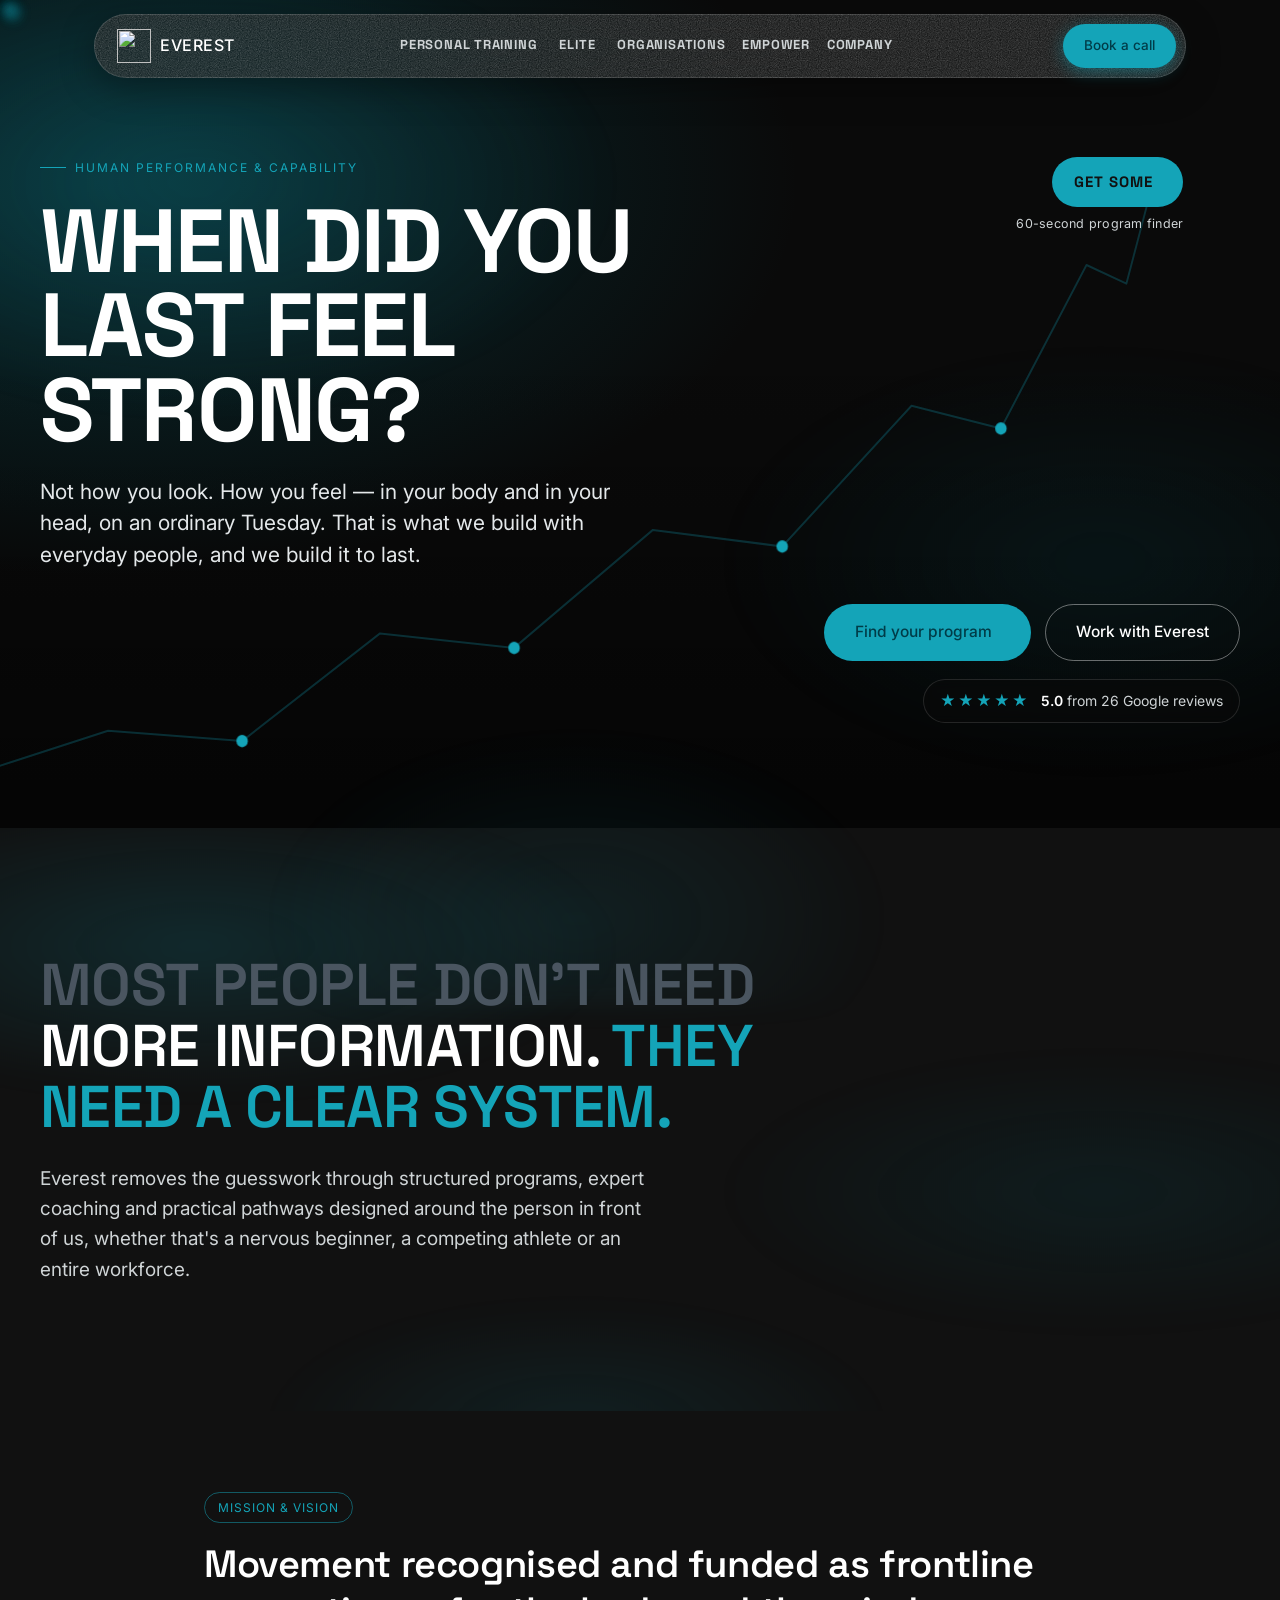
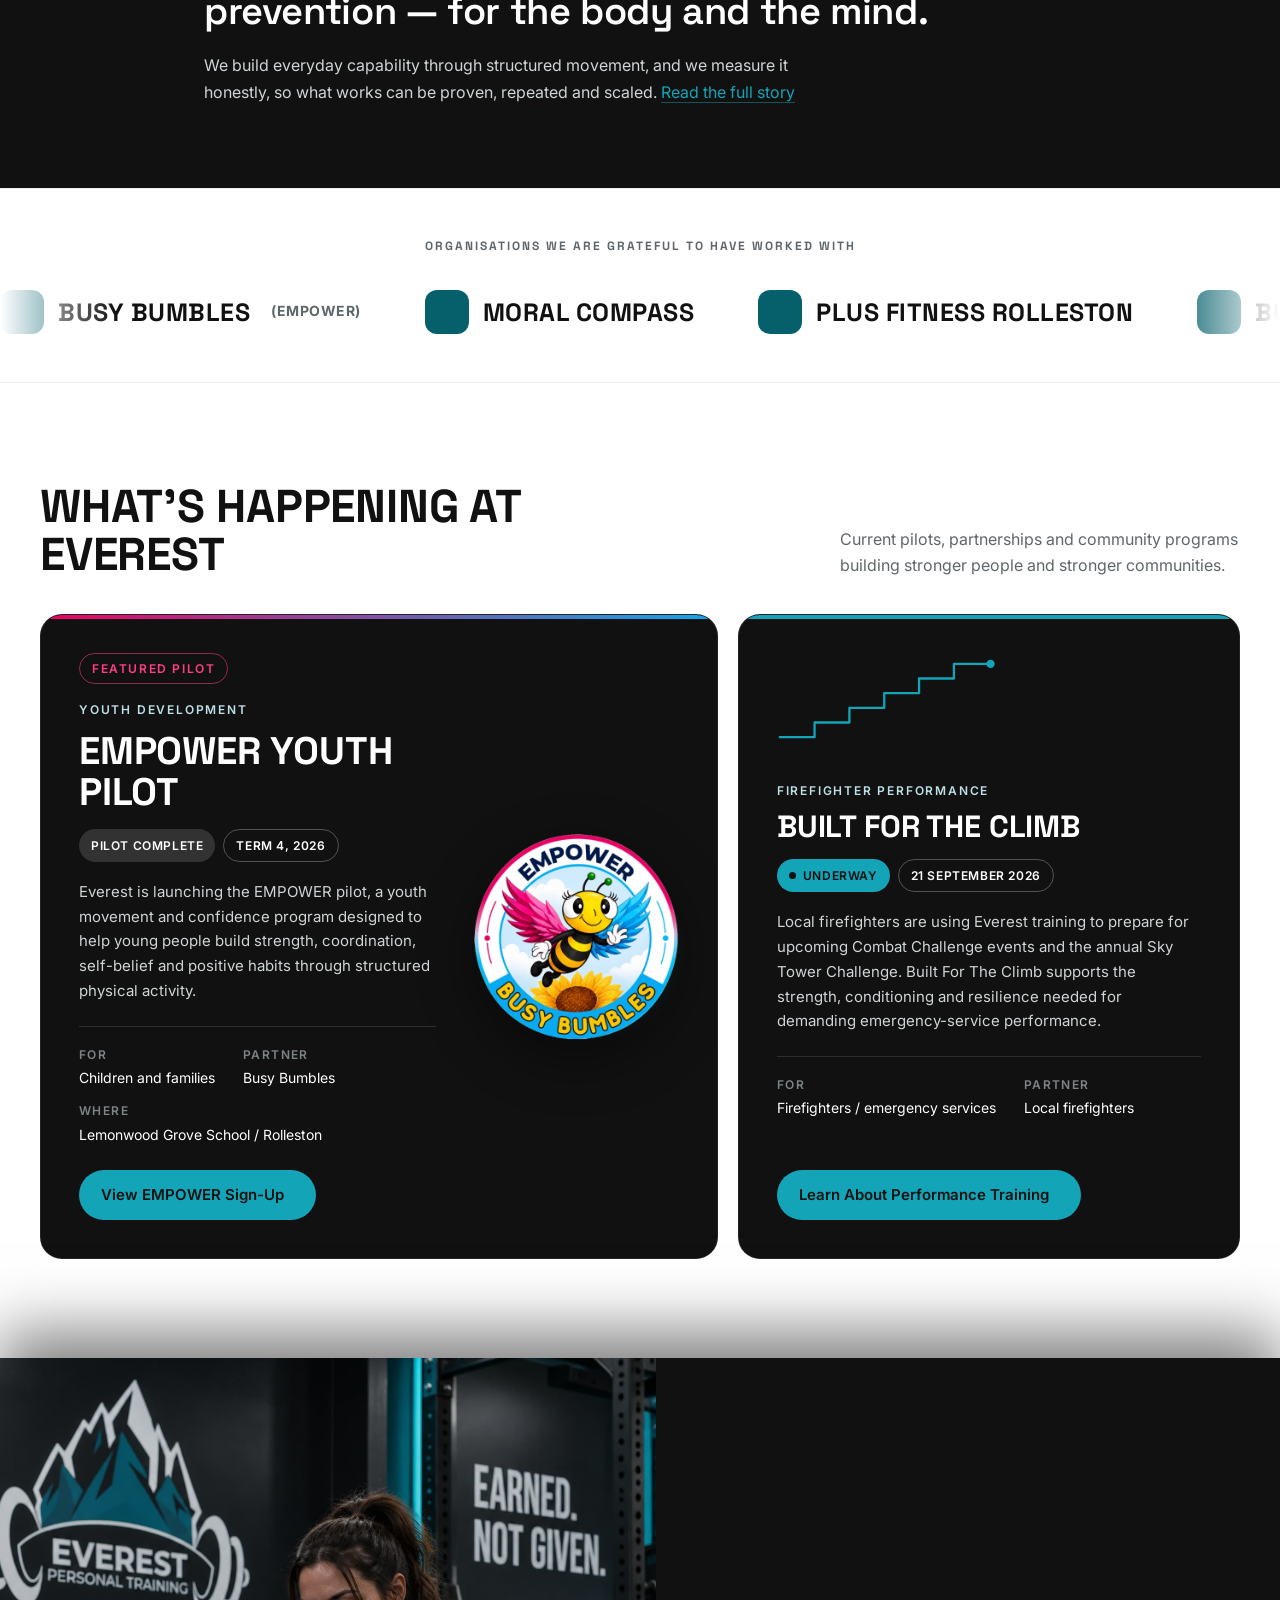
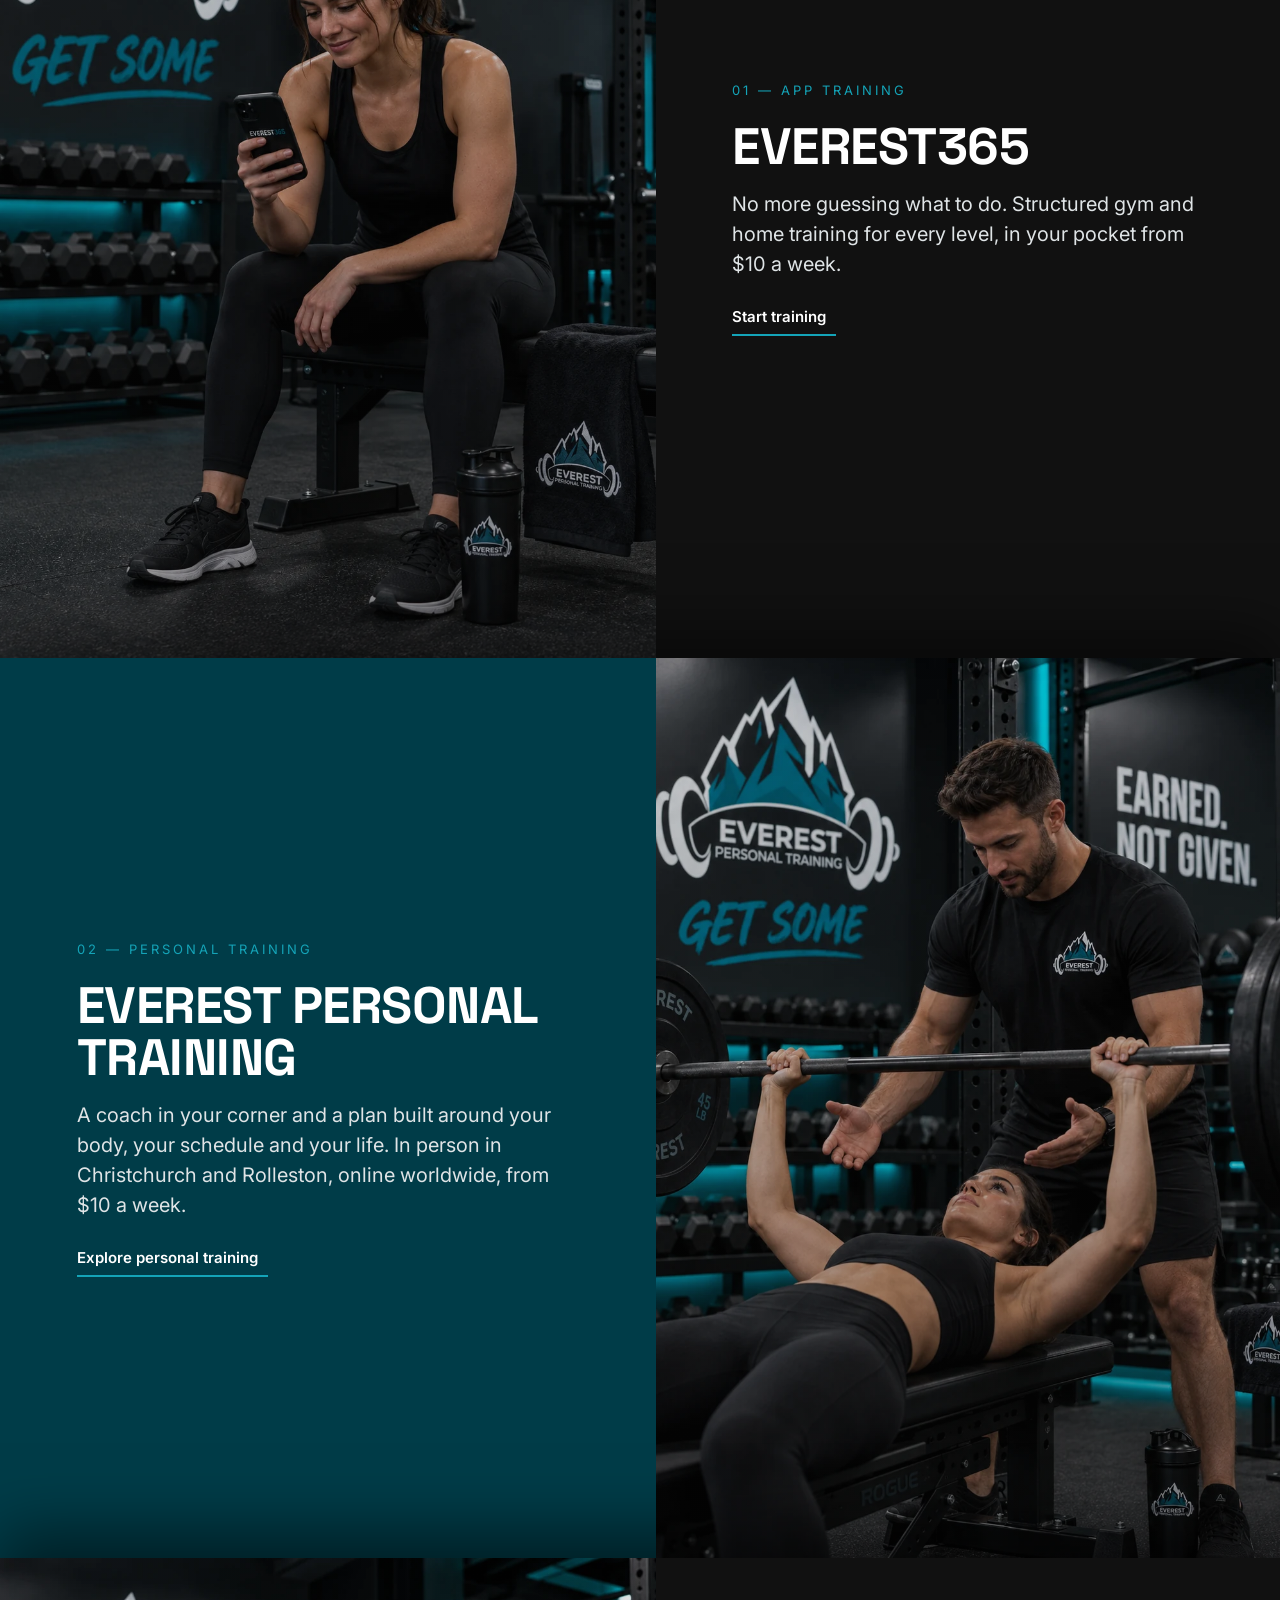
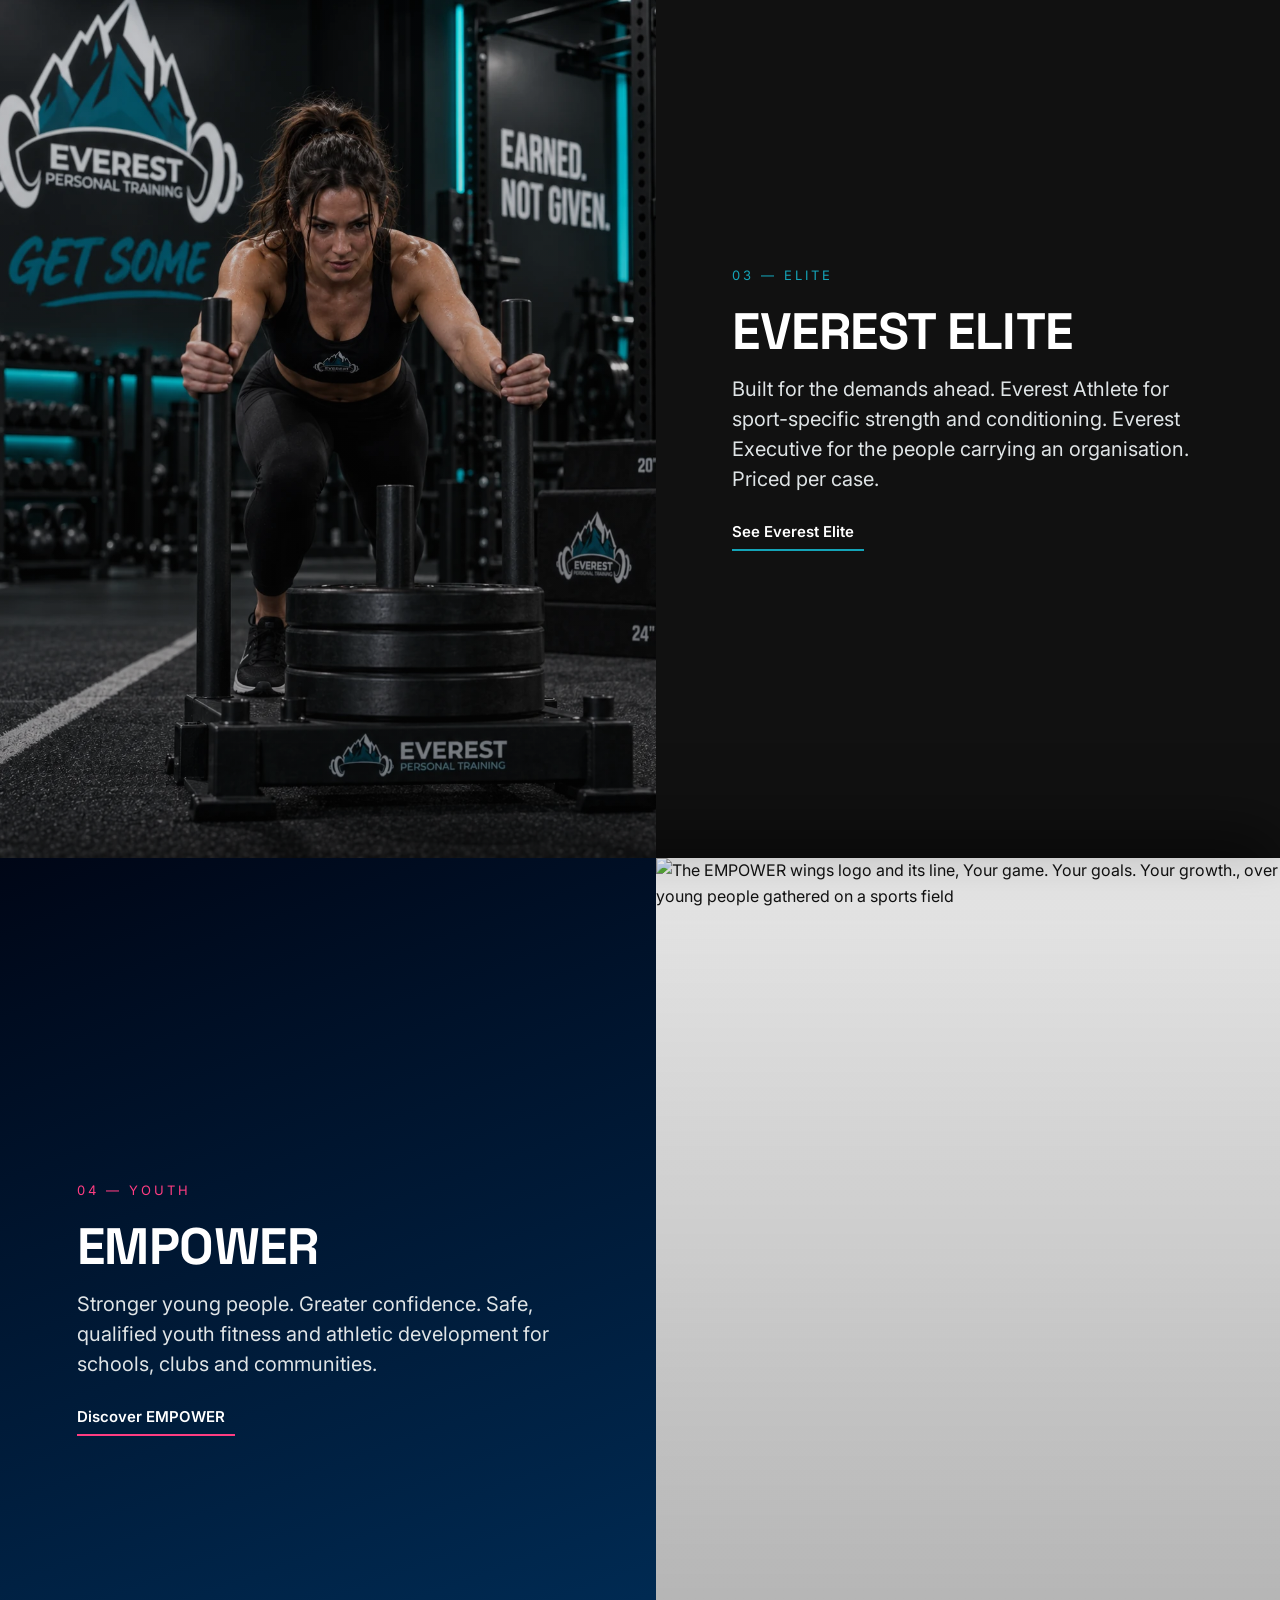
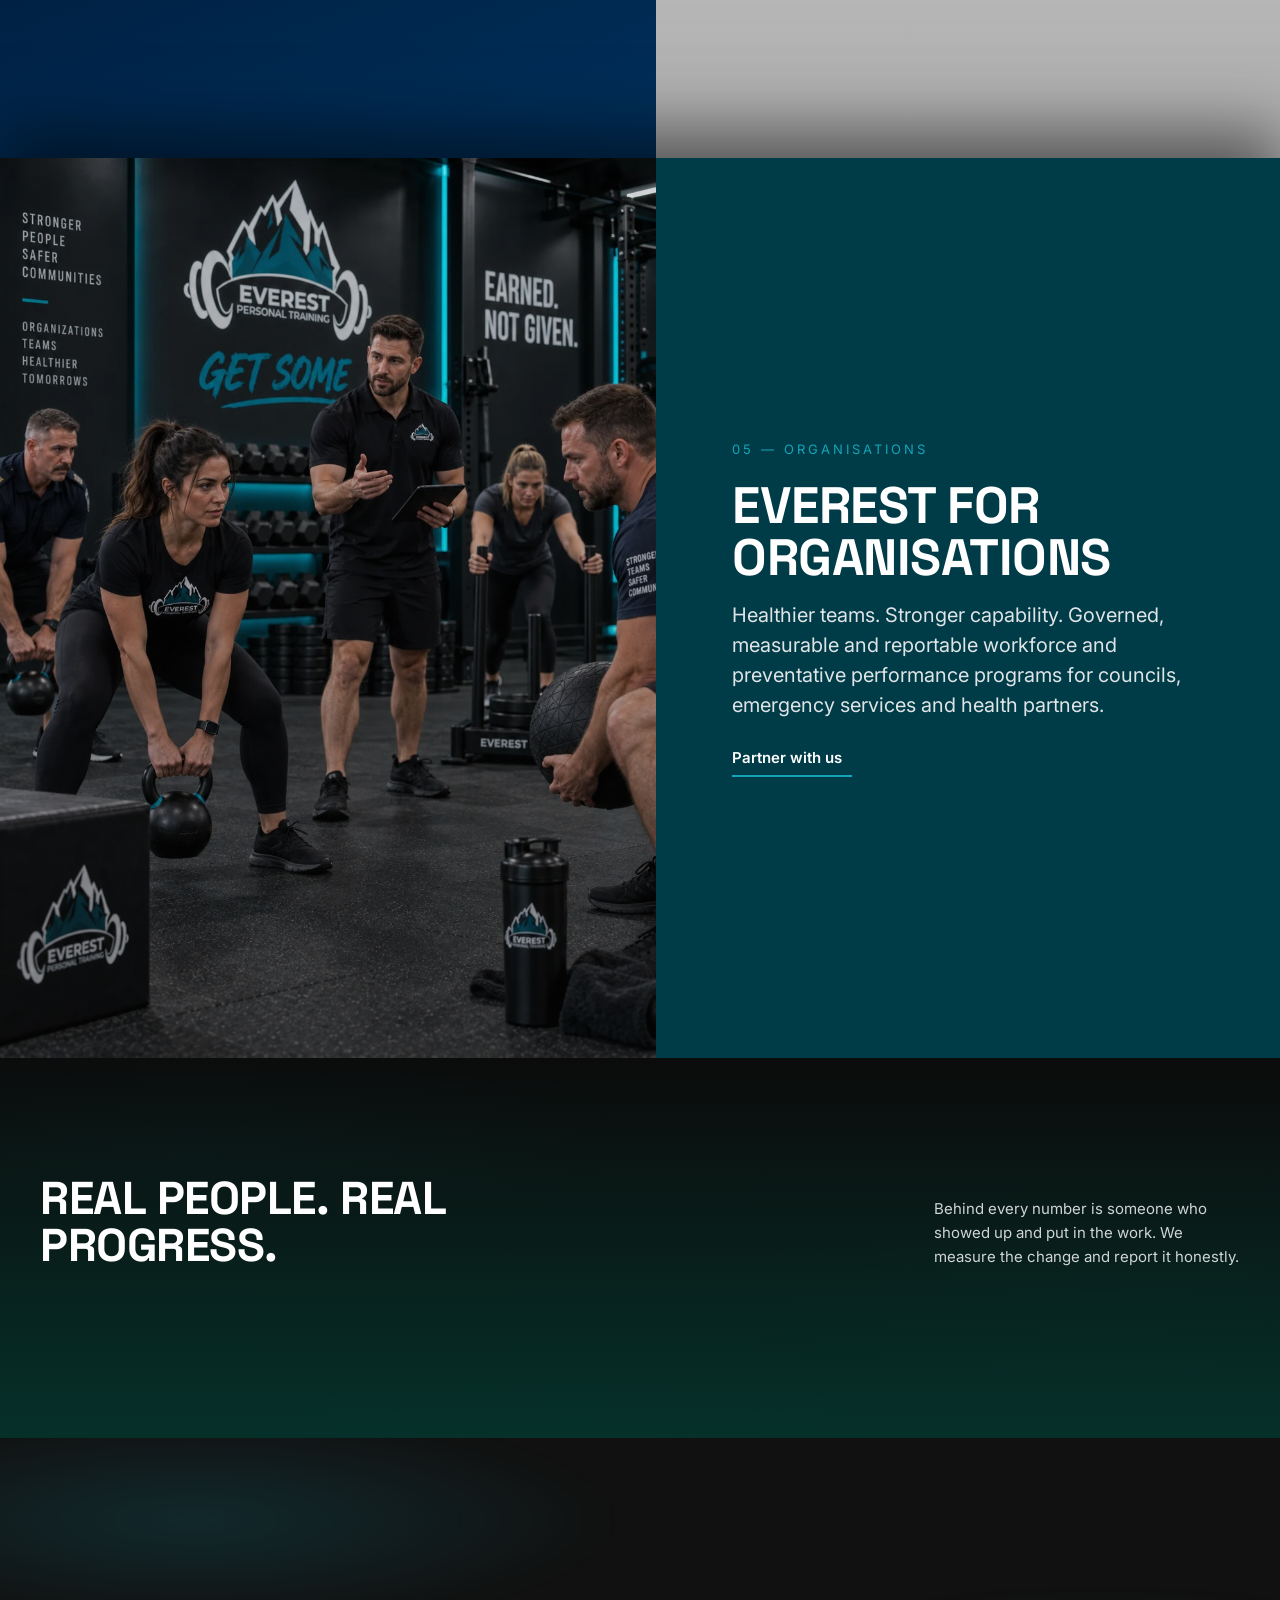
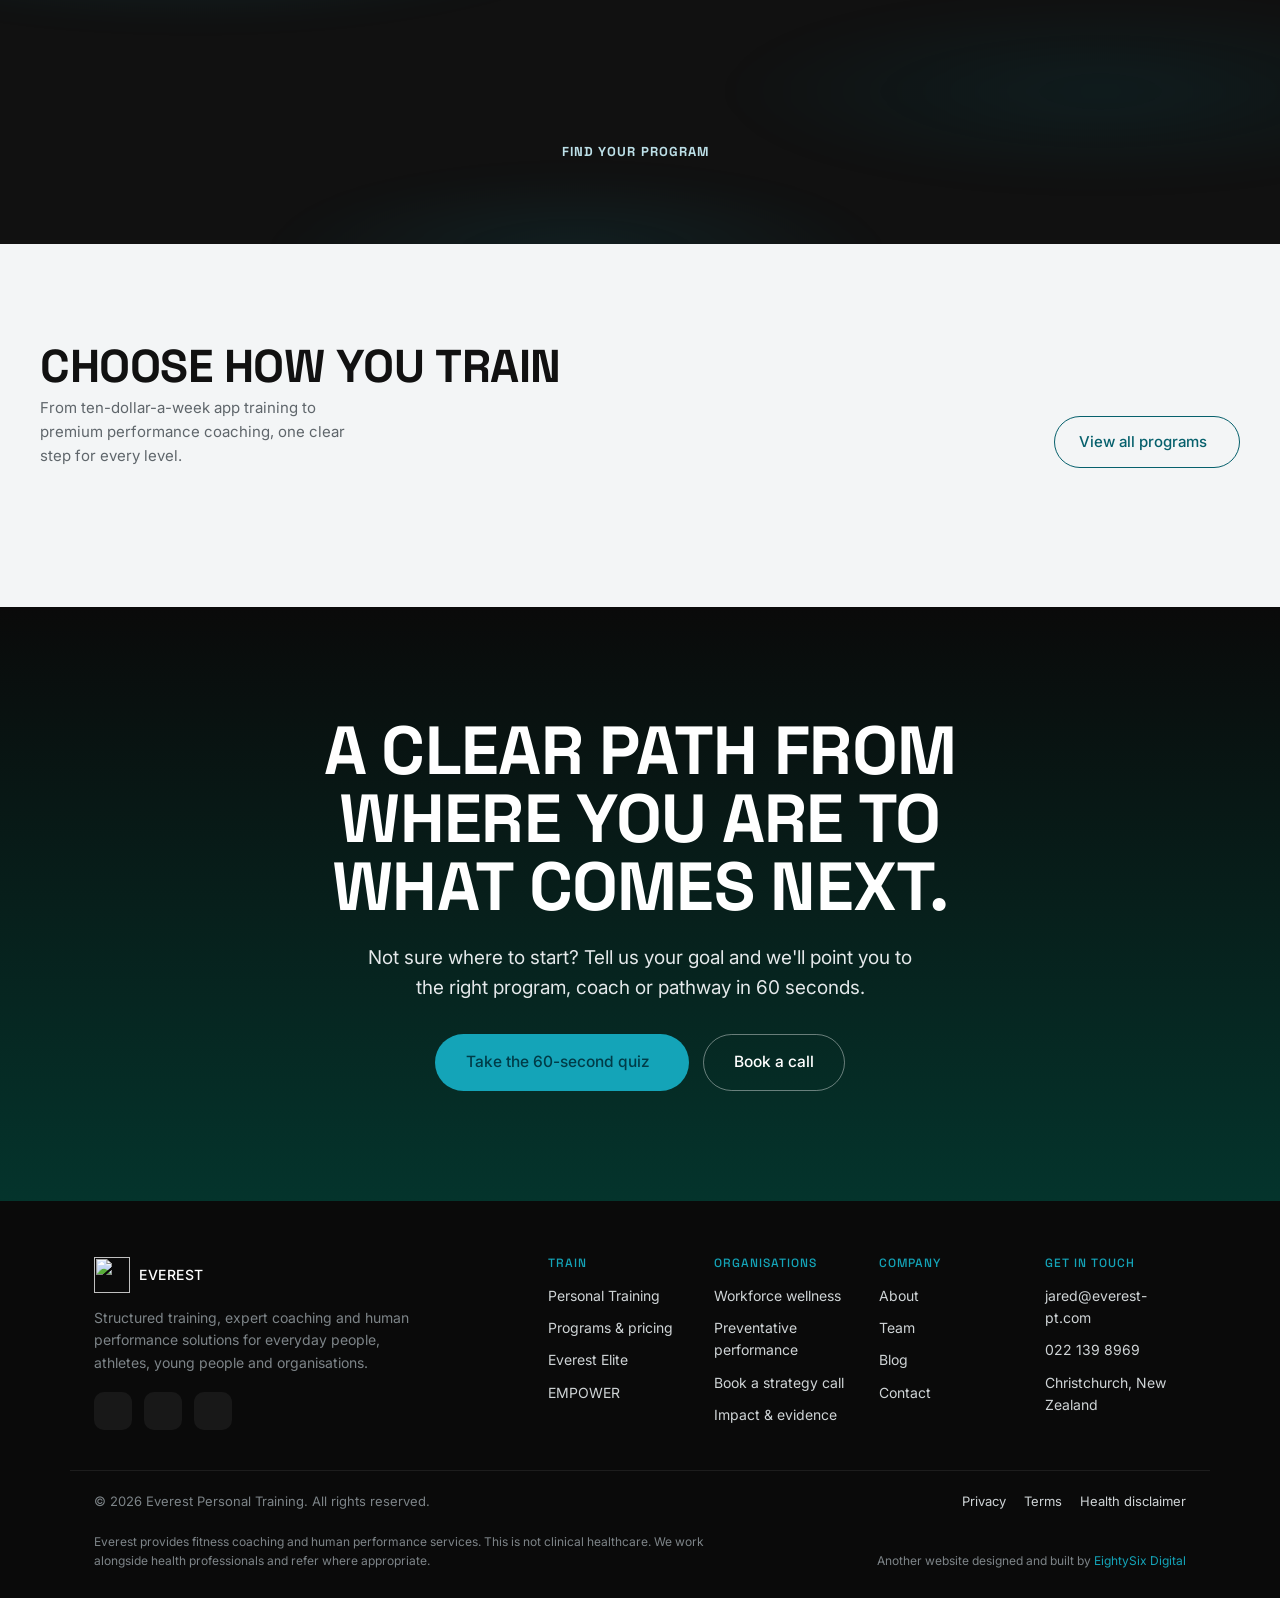
==== commit 811194b4: "Feature the "What's happening" wall above the division panels The wall sat after the impact band, wh" ====
--- a/index.html
+++ b/index.html
@@ -148,88 +148,6 @@
       </div>
     </section>
 
-    <!-- 3. Division campaign panels -->
-    <section aria-label="What we do">
-      <article class="division">
-        <div class="media">
-          <img src="/assets/img/everest365-app-training-v1.webp" alt="Checking an EVEREST365 training session on a phone between sets"
-               width="1122" height="1402" loading="lazy" decoding="async" />
-        </div>
-        <div class="body">
-          <span class="idx">01 — App training</span>
-          <h2>EVEREST365</h2>
-          <p class="tag">No more guessing what to do. Structured gym and home training for every level, in your pocket from $10 a week.</p>
-          <a class="go" href="/programs/">Start training <i class="ti ti-arrow-right" aria-hidden="true"></i></a>
-        </div>
-      </article>
-
-      <article class="division theme-teal">
-        <div class="media">
-          <img src="/assets/img/everest-personal-training-coaching-v1.webp" alt="An Everest coach supporting a client through a bench press"
-               width="1122" height="1402" loading="lazy" decoding="async" />
-        </div>
-        <div class="body">
-          <span class="idx">02 — Personal Training</span>
-          <h2>Everest Personal Training</h2>
-          <p class="tag">A coach in your corner and a plan built around your body, your schedule and your life. In person in Christchurch and Rolleston, online worldwide, from $10 a week.</p>
-          <a class="go" href="/personal-training/">Explore personal training <i class="ti ti-arrow-right" aria-hidden="true"></i></a>
-        </div>
-      </article>
-
-      <article class="division">
-        <div class="media">
-          <img src="/assets/img/everest-elite-sled-push-v1.webp" alt="An athlete driving a weighted sled during a performance session"
-               width="1122" height="1402" loading="lazy" decoding="async" />
-        </div>
-        <div class="body">
-          <span class="idx">03 — Elite</span>
-          <h2>Everest Elite</h2>
-          <p class="tag">Built for the demands ahead. Everest Athlete for sport-specific strength and conditioning. Everest Executive for the people carrying an organisation. Priced per case.</p>
-          <a class="go" href="/elite/">See Everest Elite <i class="ti ti-arrow-right" aria-hidden="true"></i></a>
-        </div>
-      </article>
-
-      <article class="division theme-empower">
-        <div class="media">
-          <img src="/assets/img/empower-youth-v2.jpg"
-               alt="The EMPOWER wings logo and its line, Your game. Your goals. Your growth., over young people gathered on a sports field"
-               width="1000" height="1500" loading="lazy" decoding="async" />
-        </div>
-        <div class="body">
-          <span class="idx">04 — Youth</span>
-          <h2>EMPOWER</h2>
-          <p class="tag">Stronger young people. Greater confidence. Safe, qualified youth fitness and athletic development for schools, clubs and communities.</p>
-          <a class="go" href="/empower/">Discover EMPOWER <i class="ti ti-arrow-right" aria-hidden="true"></i></a>
-        </div>
-      </article>
-
-      <article class="division theme-teal">
-        <div class="media">
-          <img src="/assets/img/everest-organisations-team-training-v1.webp" alt="A coached group session for an organisation, working through kettlebells and medicine balls"
-               width="1122" height="1402" loading="lazy" decoding="async" />
-        </div>
-        <div class="body">
-          <span class="idx">05 — Organisations</span>
-          <h2>Everest for Organisations</h2>
-          <p class="tag">Healthier teams. Stronger capability. Governed, measurable and reportable workforce and preventative performance programs for councils, emergency services and health partners.</p>
-          <a class="go" href="/organisations/">Partner with us <i class="ti ti-arrow-right" aria-hidden="true"></i></a>
-        </div>
-      </article>
-    </section>
-
-    <!-- 4. Impact band -->
-    <section class="impact-band has-glow" id="impact">
-      <div class="impact-bg" aria-hidden="true"></div>
-      <div class="rail">
-        <div class="ib-head">
-          <h2>Real people. Real progress.</h2>
-          <p>Behind every number is someone who showed up and put in the work. We measure the change and report it honestly.</p>
-        </div>
-        <div class="impact-stats" id="impact-grid"></div>
-        <p class="impact-note" id="impact-note" hidden>Indicative figures shown for layout. Each metric is verified against a source, date range and method before publication.</p>
-      </div>
-    </section>
-
     <!-- What's happening at Everest. Cards come from data/whats-happening.json:
          tools/generate.js writes them between the markers at build time, and
          js/whats-happening.js renders them itself on an unbuilt checkout.
@@ -241,6 +159,88 @@
           <p>Current pilots, partnerships and community programs building stronger people and stronger communities.</p>
         </div>
         <div class="wh-wall reveal" id="wh-wall" data-src="/data/whats-happening.json"><!-- wh:start --><!-- wh:end --></div>
+      </div>
+    </section>
+
+    <!-- 3. Division campaign panels -->
+    <section aria-label="What we do">
+      <article class="division">
+        <div class="media">
+          <img src="/assets/img/everest365-app-training-v1.webp" alt="Checking an EVEREST365 training session on a phone between sets"
+               width="1122" height="1402" loading="lazy" decoding="async" />
+        </div>
+        <div class="body">
+          <span class="idx">01 — App training</span>
+          <h2>EVEREST365</h2>
+          <p class="tag">No more guessing what to do. Structured gym and home training for every level, in your pocket from $10 a week.</p>
+          <a class="go" href="/programs/">Start training <i class="ti ti-arrow-right" aria-hidden="true"></i></a>
+        </div>
+      </article>
+
+      <article class="division theme-teal">
+        <div class="media">
+          <img src="/assets/img/everest-personal-training-coaching-v1.webp" alt="An Everest coach supporting a client through a bench press"
+               width="1122" height="1402" loading="lazy" decoding="async" />
+        </div>
+        <div class="body">
+          <span class="idx">02 — Personal Training</span>
+          <h2>Everest Personal Training</h2>
+          <p class="tag">A coach in your corner and a plan built around your body, your schedule and your life. In person in Christchurch and Rolleston, online worldwide, from $10 a week.</p>
+          <a class="go" href="/personal-training/">Explore personal training <i class="ti ti-arrow-right" aria-hidden="true"></i></a>
+        </div>
+      </article>
+
+      <article class="division">
+        <div class="media">
+          <img src="/assets/img/everest-elite-sled-push-v1.webp" alt="An athlete driving a weighted sled during a performance session"
+               width="1122" height="1402" loading="lazy" decoding="async" />
+        </div>
+        <div class="body">
+          <span class="idx">03 — Elite</span>
+          <h2>Everest Elite</h2>
+          <p class="tag">Built for the demands ahead. Everest Athlete for sport-specific strength and conditioning. Everest Executive for the people carrying an organisation. Priced per case.</p>
+          <a class="go" href="/elite/">See Everest Elite <i class="ti ti-arrow-right" aria-hidden="true"></i></a>
+        </div>
+      </article>
+
+      <article class="division theme-empower">
+        <div class="media">
+          <img src="/assets/img/empower-youth-v2.jpg"
+               alt="The EMPOWER wings logo and its line, Your game. Your goals. Your growth., over young people gathered on a sports field"
+               width="1000" height="1500" loading="lazy" decoding="async" />
+        </div>
+        <div class="body">
+          <span class="idx">04 — Youth</span>
+          <h2>EMPOWER</h2>
+          <p class="tag">Stronger young people. Greater confidence. Safe, qualified youth fitness and athletic development for schools, clubs and communities.</p>
+          <a class="go" href="/empower/">Discover EMPOWER <i class="ti ti-arrow-right" aria-hidden="true"></i></a>
+        </div>
+      </article>
+
+      <article class="division theme-teal">
+        <div class="media">
+          <img src="/assets/img/everest-organisations-team-training-v1.webp" alt="A coached group session for an organisation, working through kettlebells and medicine balls"
+               width="1122" height="1402" loading="lazy" decoding="async" />
+        </div>
+        <div class="body">
+          <span class="idx">05 — Organisations</span>
+          <h2>Everest for Organisations</h2>
+          <p class="tag">Healthier teams. Stronger capability. Governed, measurable and reportable workforce and preventative performance programs for councils, emergency services and health partners.</p>
+          <a class="go" href="/organisations/">Partner with us <i class="ti ti-arrow-right" aria-hidden="true"></i></a>
+        </div>
+      </article>
+    </section>
+
+    <!-- 4. Impact band -->
+    <section class="impact-band has-glow" id="impact">
+      <div class="impact-bg" aria-hidden="true"></div>
+      <div class="rail">
+        <div class="ib-head">
+          <h2>Real people. Real progress.</h2>
+          <p>Behind every number is someone who showed up and put in the work. We measure the change and report it honestly.</p>
+        </div>
+        <div class="impact-stats" id="impact-grid"></div>
+        <p class="impact-note" id="impact-note" hidden>Indicative figures shown for layout. Each metric is verified against a source, date range and method before publication.</p>
       </div>
     </section>
 
--- a/css/styles.css
+++ b/css/styles.css
@@ -395,15 +395,6 @@
 .feature-grid { display: grid; grid-template-columns: repeat(3, 1fr); gap: 16px; }
 .feature-grid.cols-2 { grid-template-columns: repeat(2, 1fr); }
 
-/* angled split: white content left, image on the right of a diagonal */
-.train-split { position: relative; overflow: hidden; }
-.train-split > .wrap { position: relative; z-index: 1; }
-.train-split .intro, .train-split .tab-btns, .train-split .tab-panel { max-width: 560px; }
-.train-media { position: absolute; top: 0; right: 0; bottom: 0; left: 48%; z-index: 0;
-  background-image: url('/assets/img/placeholder-horizontal.jpg');
-  background-size: cover; background-position: center;
-  clip-path: polygon(42% 0, 100% 0, 100% 100%, 16% 100%); }
-@media (max-width: 900px) { .train-media { display: none; } }
 .feature { background: #fff; border: 1px solid rgba(0,0,0,.04); border-radius: 18px; padding: 28px;
   box-shadow: 0 12px 30px rgba(17,17,17,.05); }
 .bg-cloud .feature, .bg-mist .feature { background: #fff; }
@@ -1212,7 +1203,7 @@
 .result-head i { font-size: 18px; }
 .result-card { display: grid; grid-template-columns: 260px 1fr; background: #fff; color: var(--black);
   border-radius: 20px; overflow: hidden; box-shadow: 0 34px 74px rgba(0,0,0,.45); }
-.result-media { background-image: url('/assets/img/placeholder-horizontal.jpg'); background-size: cover;
+.result-media { background-image: url('/assets/img/everest365-app-training-v1.webp'); background-size: cover;
   background-position: center; min-height: 230px; }
 .result-body { padding: 30px; }
 .result-body h3 { font-family: var(--display); font-size: 26px; font-weight: 700; margin: 0 0 8px; }
@@ -1344,9 +1335,6 @@
 /* --- Assurance band (trust device, e.g. safeguarding) --- */
 .assurance { position: relative; background: var(--teal-darkest); color: #fff; overflow: hidden;
   padding: clamp(60px, 9vh, 104px) 0; }
-.assurance .assurance-bg { position: absolute; inset: 0; z-index: 0;
-  background-image: linear-gradient(rgba(4,52,44,.9), rgba(4,52,44,.94)), url('/assets/img/placeholder-horizontal.jpg');
-  background-size: cover; background-position: center; }
 .assurance .rail { position: relative; z-index: 2; display: grid; grid-template-columns: 1fr 1.1fr; gap: 48px; align-items: center; }
 .assurance .a-head .eyebrow-3 { color: var(--teal-accent); }
 .assurance .a-head h2 { font-size: clamp(26px, 3.4vw, 42px); font-weight: 700; text-transform: uppercase; line-height: 1.04; }
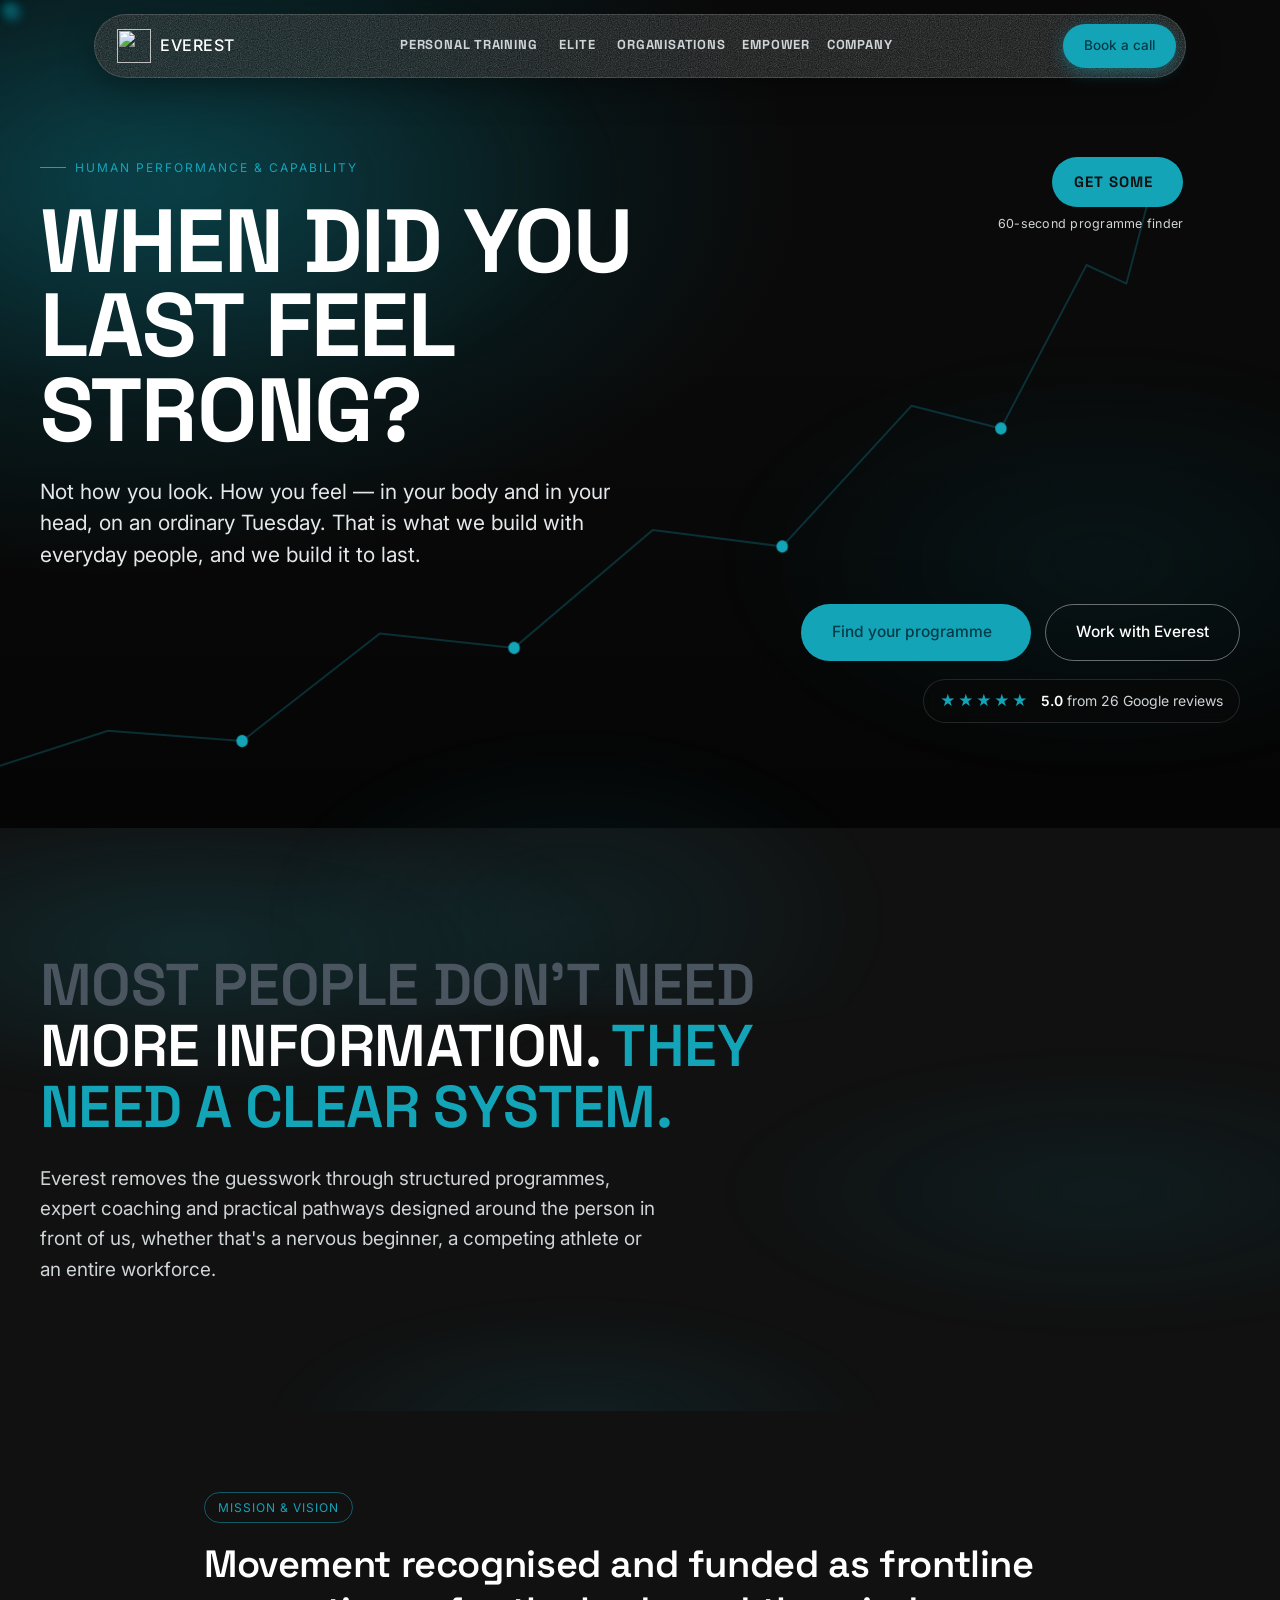
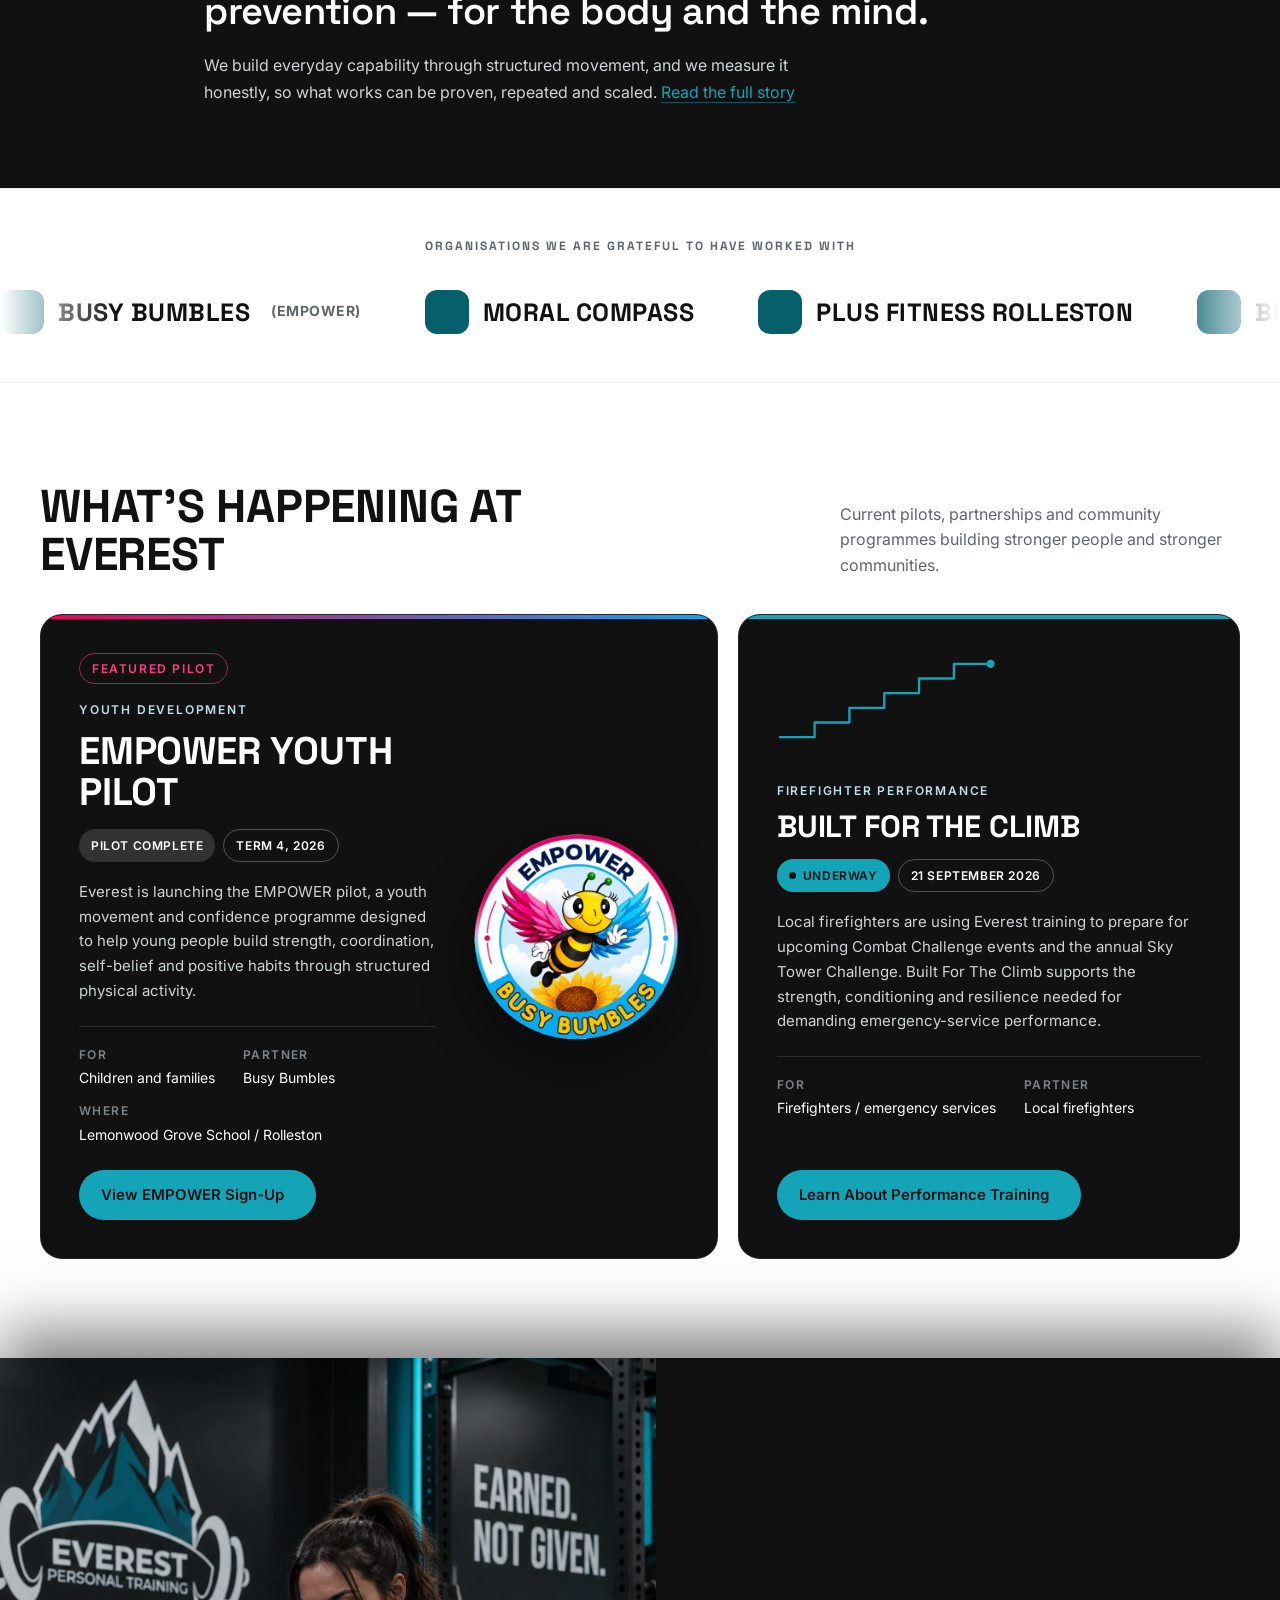
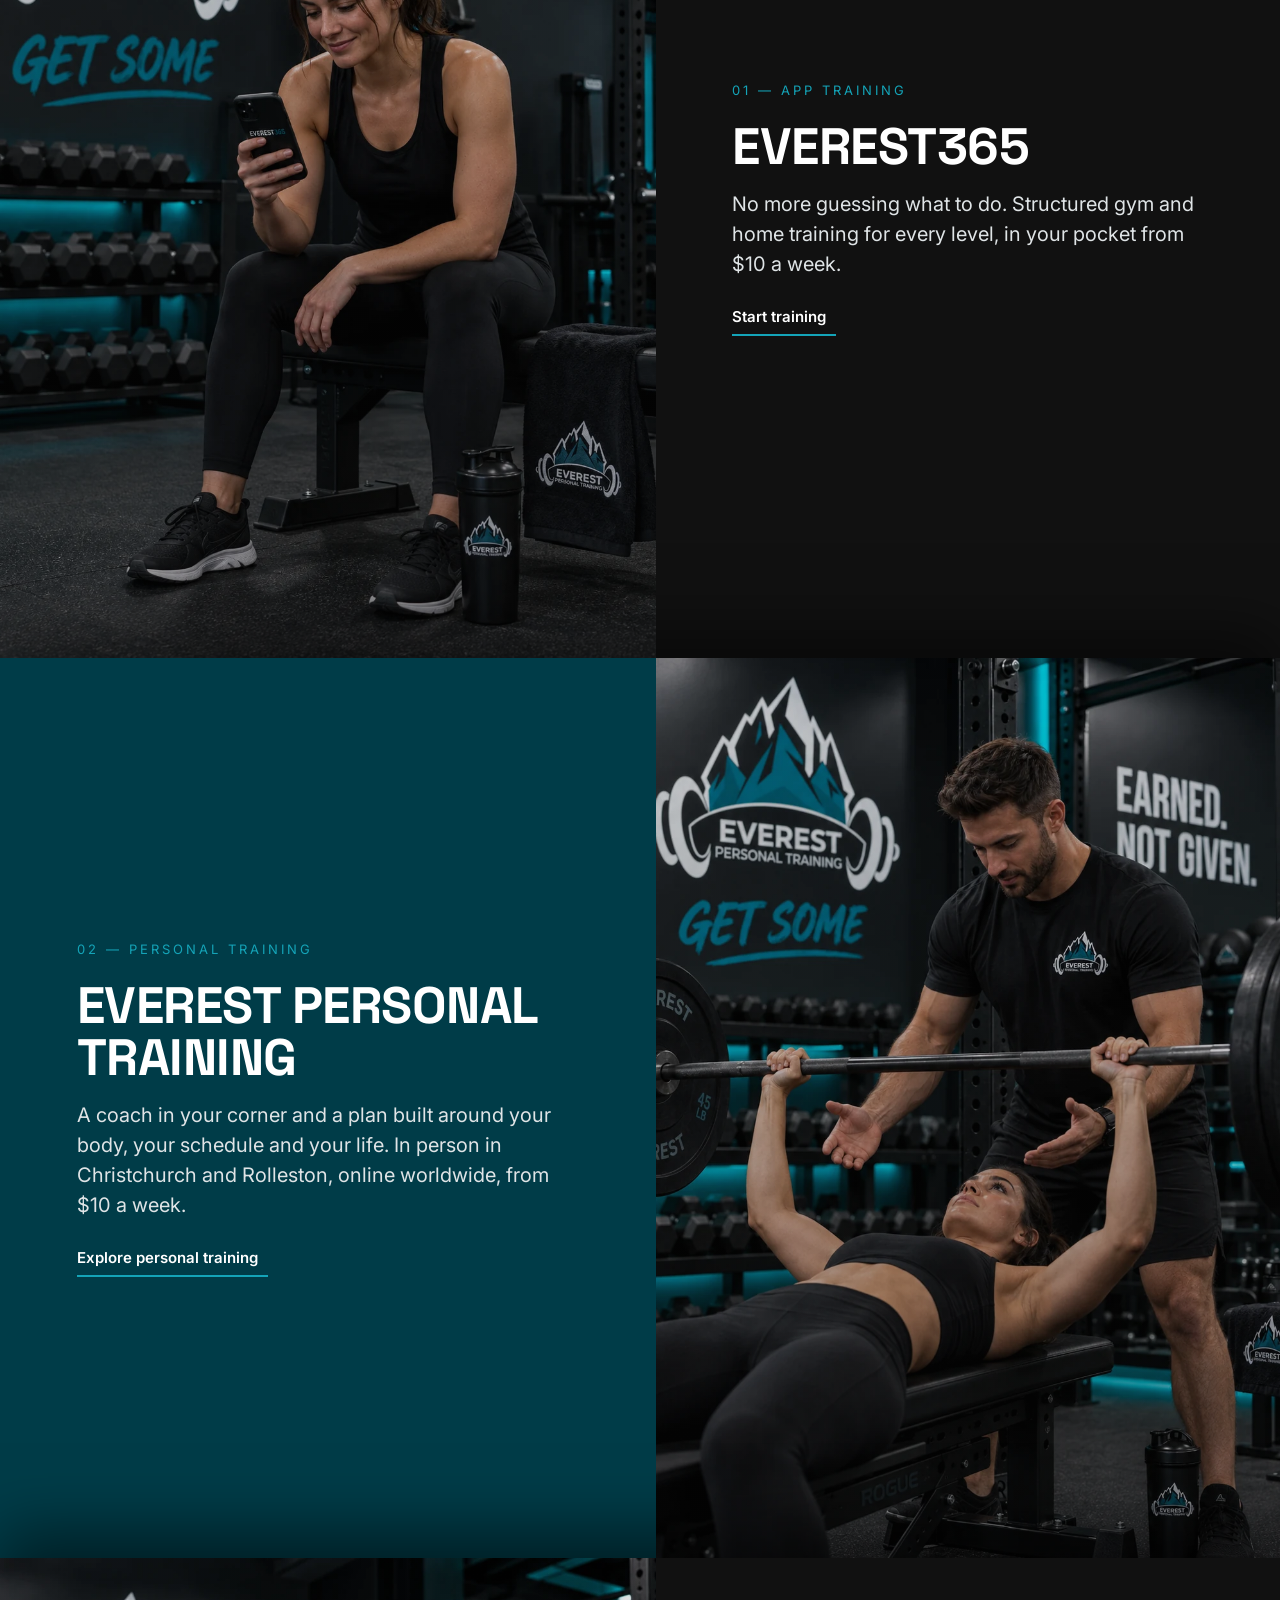
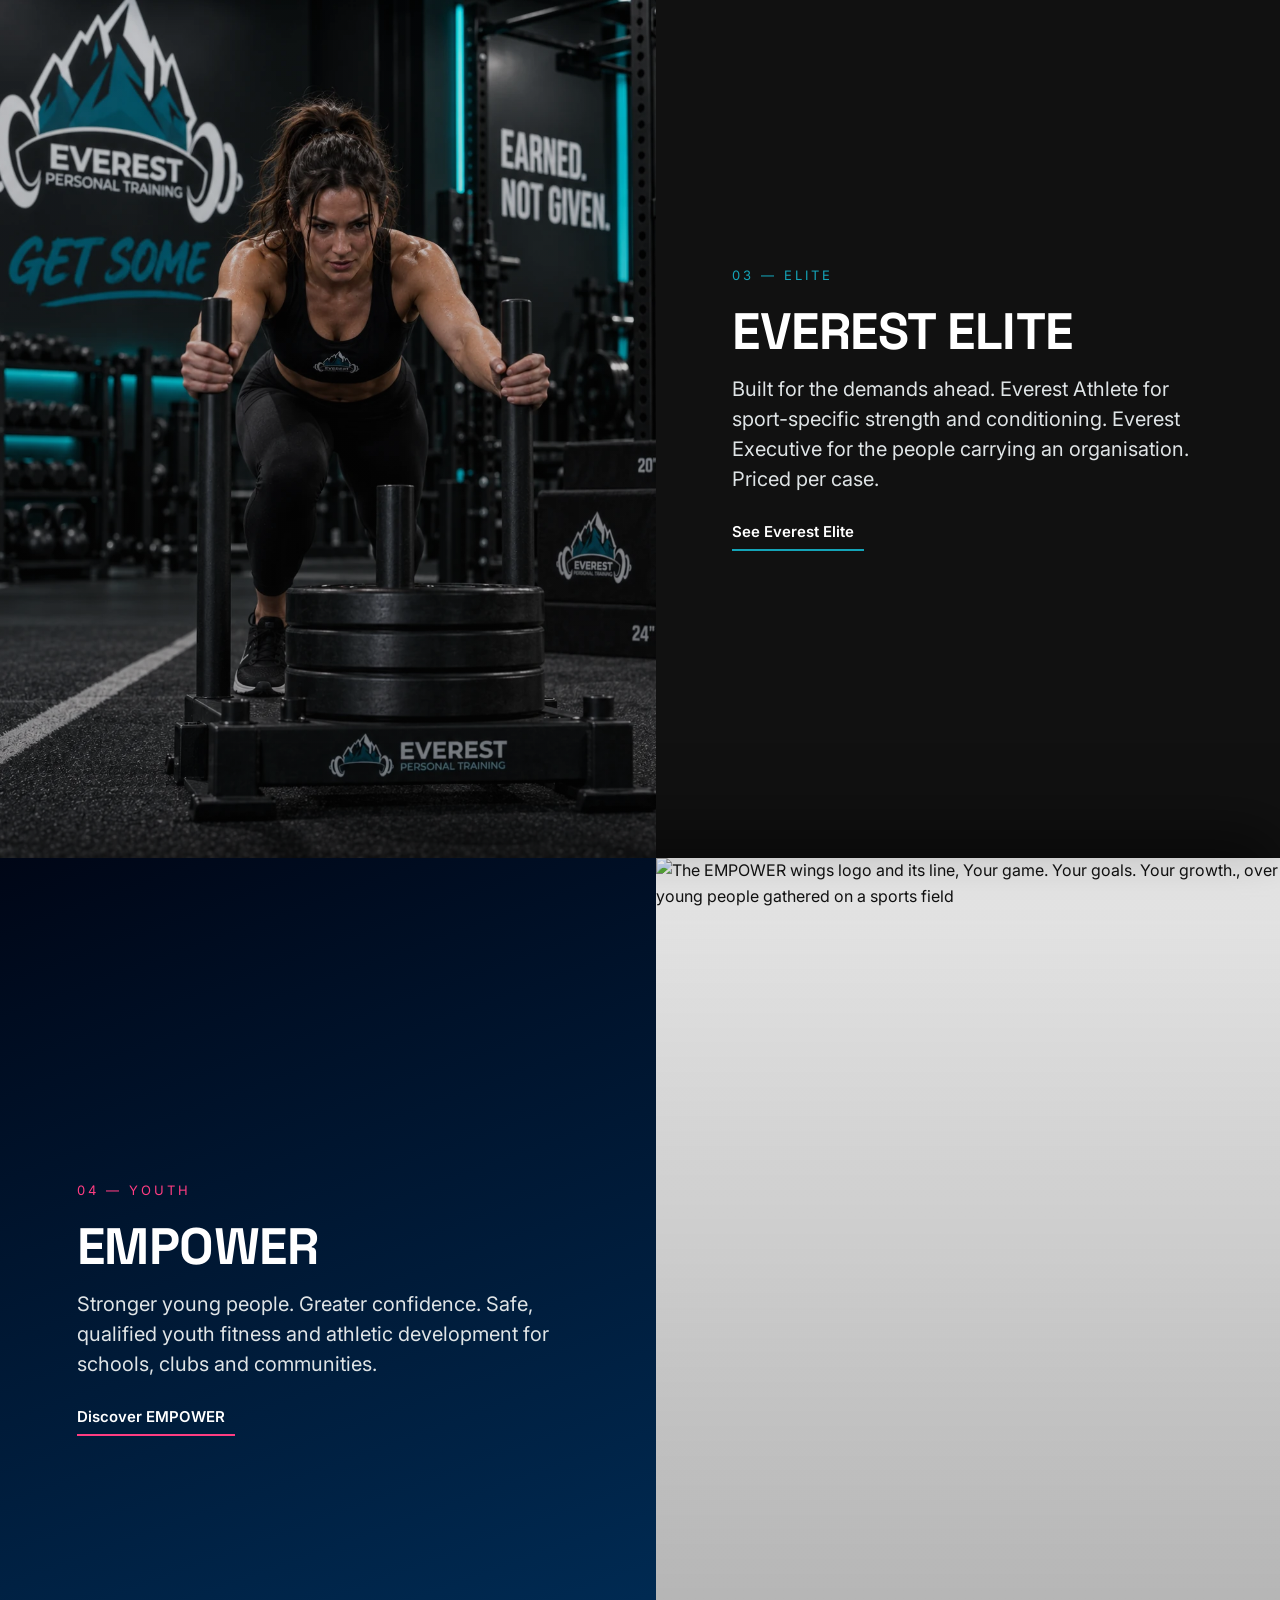
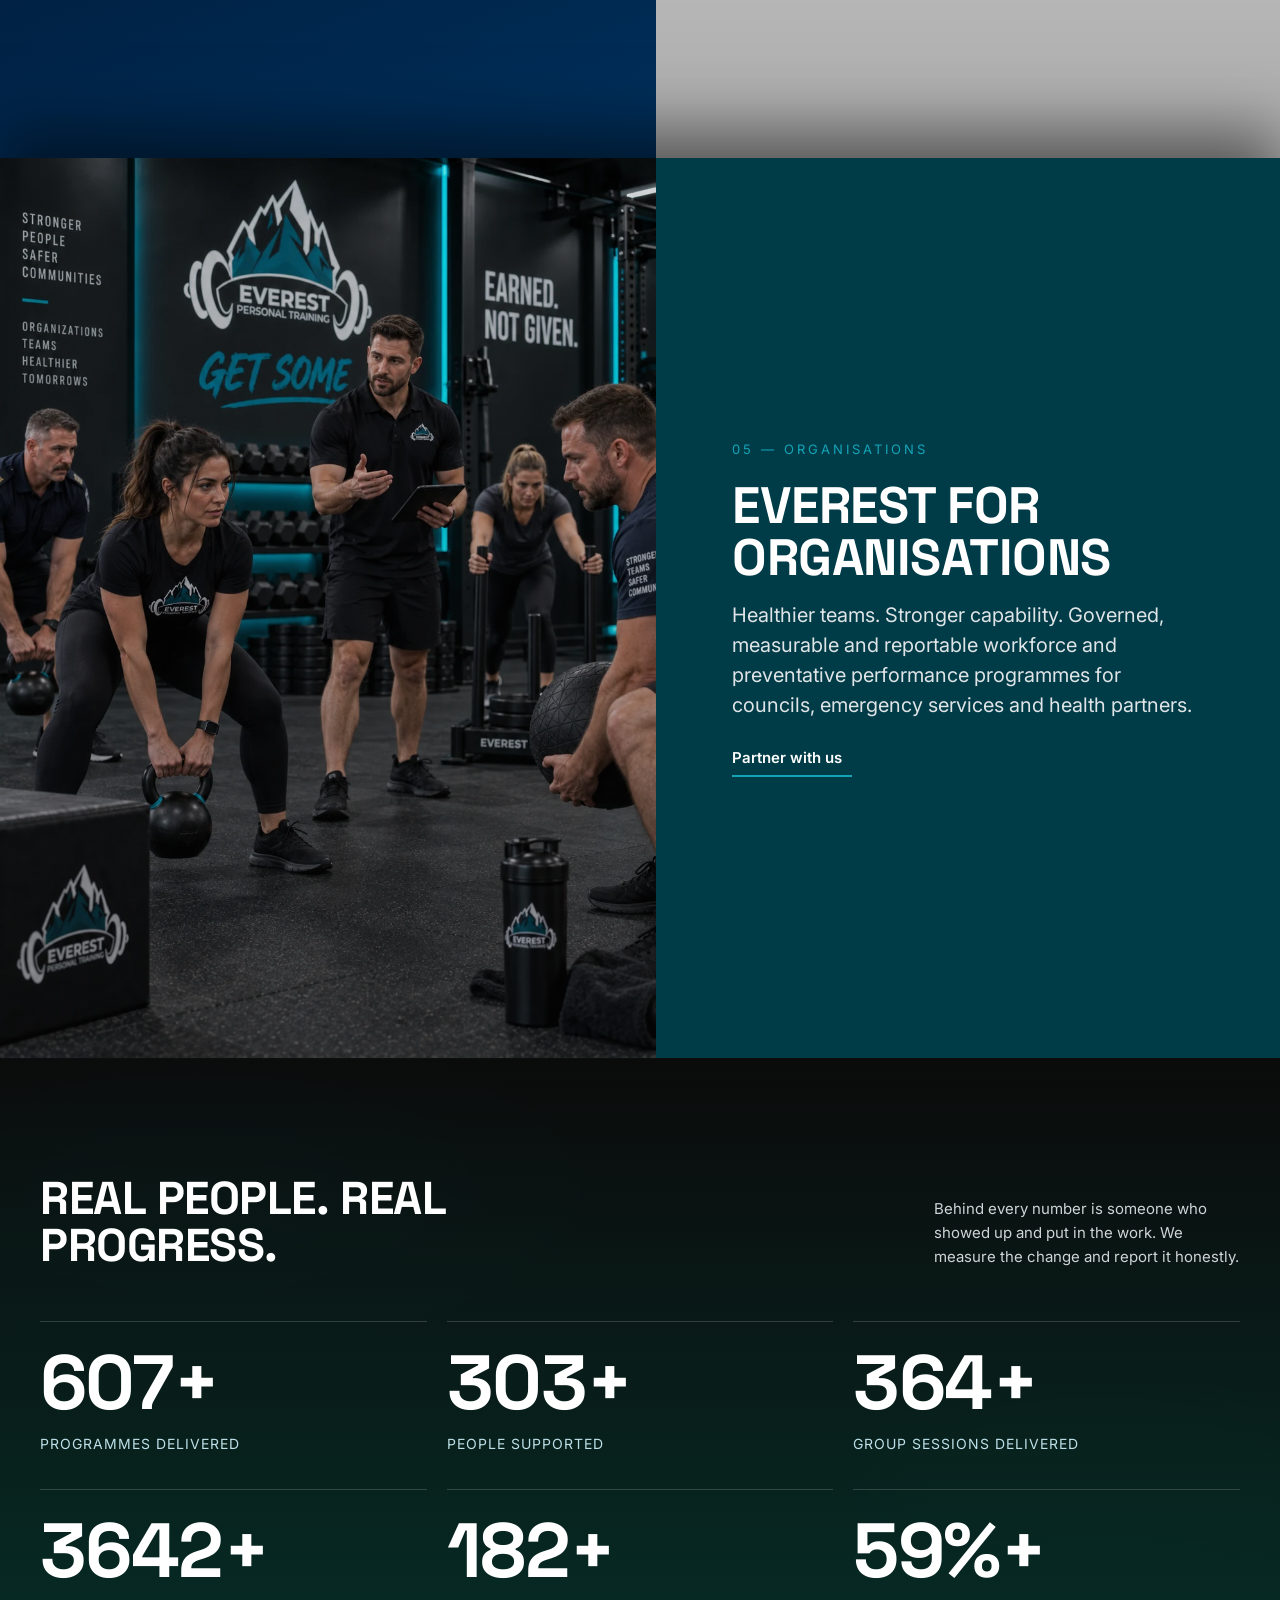
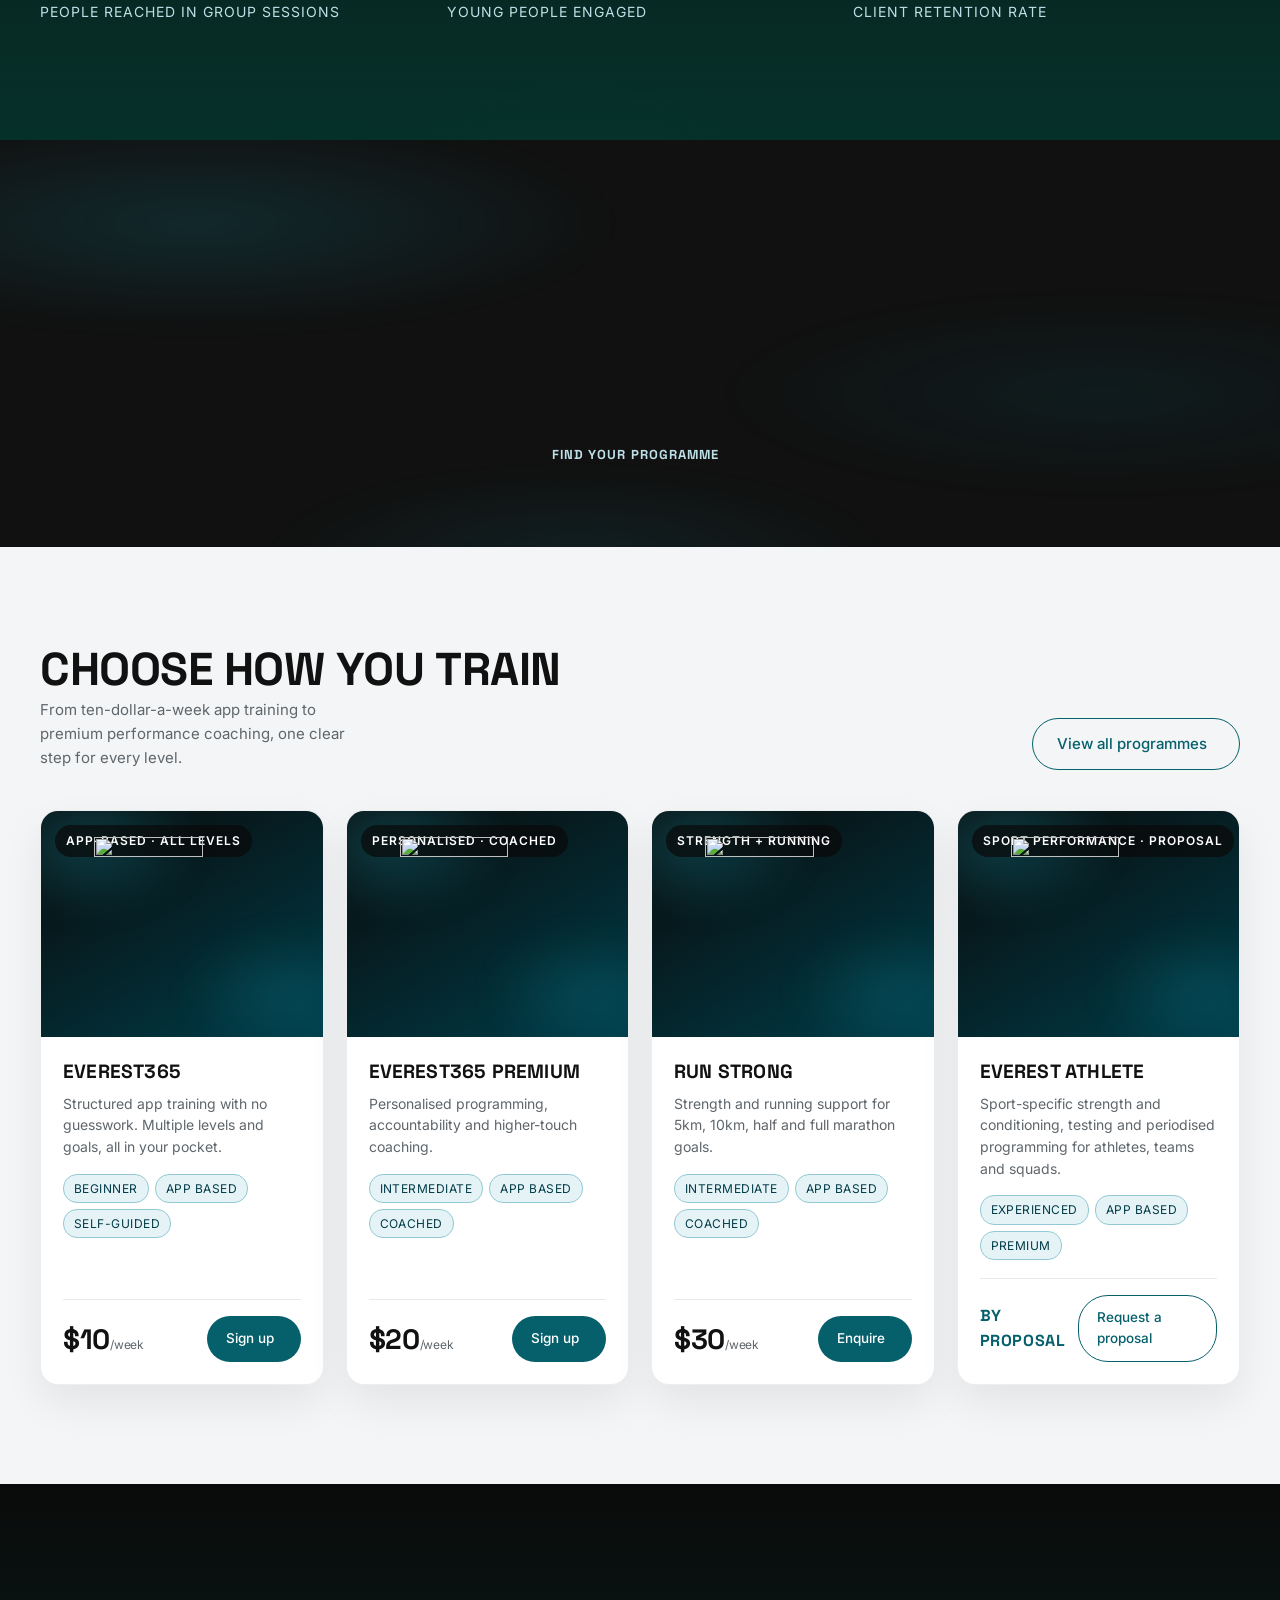
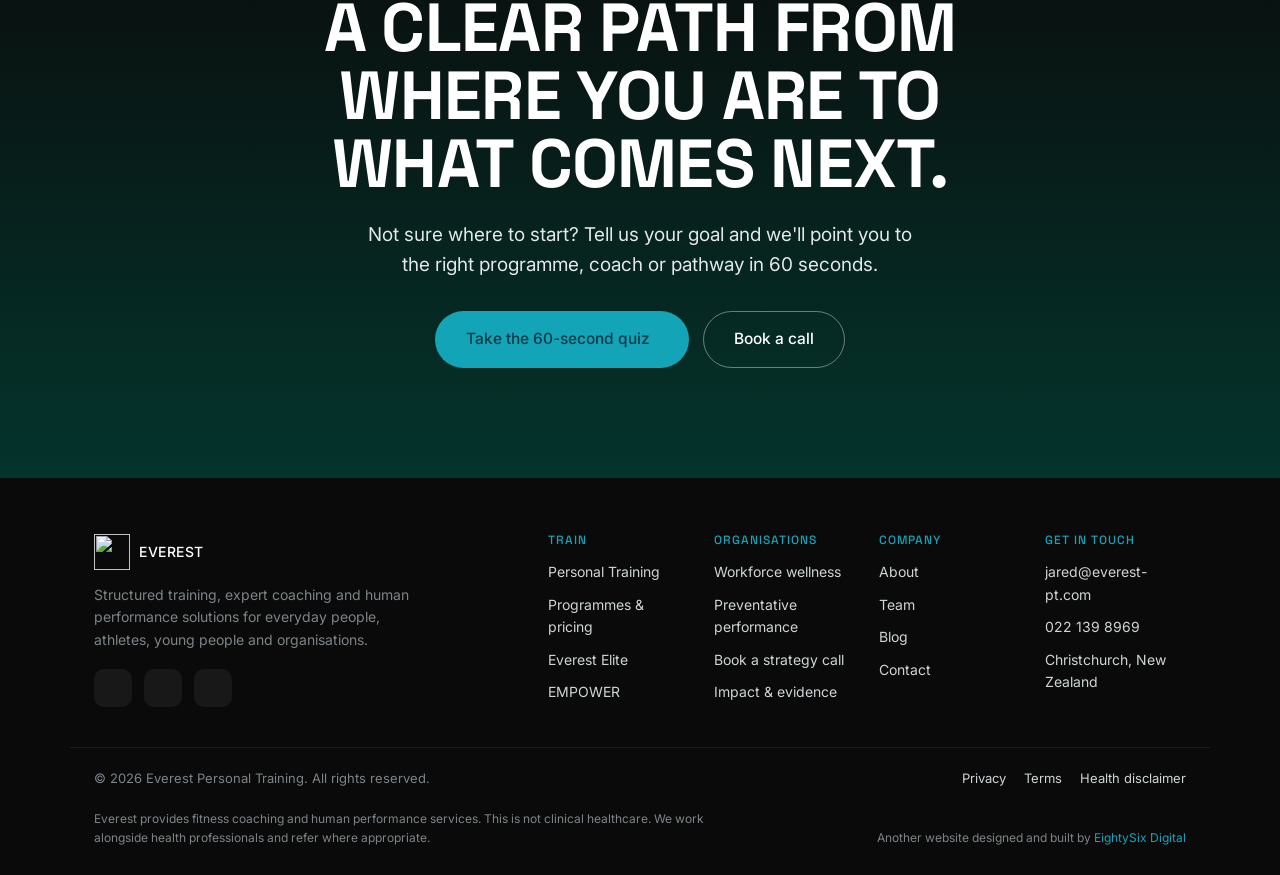
==== commit 1079220a: "Consumer-review fixes: honest CTAs, safe counters, and one spelling Five things a visitor would have" ====
--- a/index.html
+++ b/index.html
@@ -4,7 +4,7 @@
   <meta charset="UTF-8" />
   <meta name="viewport" content="width=device-width, initial-scale=1.0" />
   <title>Everest | Human Performance &amp; Capability, Christchurch</title>
-  <meta name="description" content="Personal training, coaching and performance programs in Christchurch, Canterbury and online. Everest builds everyday capability, and measures it honestly." />
+  <meta name="description" content="Personal training, coaching and performance programmes in Christchurch, Canterbury and online. Everest builds everyday capability, and measures it honestly." />
 
   <!-- STAGING: remove this noindex line when the live domain goes live -->
   <meta name="robots" content="noindex, nofollow" />
@@ -12,7 +12,7 @@
   <link rel="canonical" href="/" />
   <meta property="og:type" content="website" />
   <meta property="og:title" content="Everest | Human Performance &amp; Capability, Christchurch" />
-  <meta property="og:description" content="Personal training, coaching and performance programs in Christchurch, Canterbury and online. Everest builds everyday capability, and measures it honestly." />
+  <meta property="og:description" content="Personal training, coaching and performance programmes in Christchurch, Canterbury and online. Everest builds everyday capability, and measures it honestly." />
   <meta property="og:image" content="/assets/img/og-default.jpg" />
 
   <link rel="preconnect" href="https://fonts.googleapis.com" />
@@ -59,7 +59,7 @@
            keyboard-focusable but invisible to a screen reader. -->
       <a class="summit-cta" href="/programs/#quiz">
         <span class="summit-cta-pill">Get some <i class="ti ti-arrow-right" aria-hidden="true"></i></span>
-        <span class="summit-cta-sub">60-second program finder</span>
+        <span class="summit-cta-sub">60-second programme finder</span>
       </a>
       <div class="rail">
         <span class="cine-eyebrow">Human performance &amp; capability</span>
@@ -71,7 +71,7 @@
         <h1 aria-hidden="true" class="climb-title"><span>WHEN</span> <span>DID</span> <span>YOU</span> <span>LAST</span> <span>FEEL</span> <span>STRONG?</span></h1>
         <p class="sub">Not how you look. How you feel &mdash; in your body and in your head, on an ordinary Tuesday. That is what we build with everyday people, and we build it to last.</p>
         <div class="cine-actions">
-          <a class="btn btn-accent" href="#products">Find your program <i class="ti ti-arrow-right" aria-hidden="true"></i></a>
+          <a class="btn btn-accent" href="#products">Find your programme <i class="ti ti-arrow-right" aria-hidden="true"></i></a>
           <a class="btn btn-ghost" href="/organisations/">Work with Everest</a>
         </div>
         <!-- Real figure, verified against the Google Business Profile on
@@ -88,7 +88,7 @@
     <section class="statement has-glow" id="statement">
       <div class="rail">
         <h2><span class="muted">Most people don't need</span> more information. <span class="lit">They need a clear system.</span></h2>
-        <p class="say">Everest removes the guesswork through structured programs, expert coaching and practical pathways designed around the person in front of us, whether that's a nervous beginner, a competing athlete or an entire workforce.</p>
+        <p class="say">Everest removes the guesswork through structured programmes, expert coaching and practical pathways designed around the person in front of us, whether that's a nervous beginner, a competing athlete or an entire workforce.</p>
       </div>
     </section>
 
@@ -156,7 +156,7 @@
       <div class="rail">
         <div class="wh-head reveal">
           <h2 class="h-caps" id="wh-h">What&rsquo;s happening at Everest</h2>
-          <p>Current pilots, partnerships and community programs building stronger people and stronger communities.</p>
+          <p>Current pilots, partnerships and community programmes building stronger people and stronger communities.</p>
         </div>
         <div class="wh-wall reveal" id="wh-wall" data-src="/data/whats-happening.json"><!-- wh:start --><!-- wh:end --></div>
       </div>
@@ -225,7 +225,7 @@
         <div class="body">
           <span class="idx">05 — Organisations</span>
           <h2>Everest for Organisations</h2>
-          <p class="tag">Healthier teams. Stronger capability. Governed, measurable and reportable workforce and preventative performance programs for councils, emergency services and health partners.</p>
+          <p class="tag">Healthier teams. Stronger capability. Governed, measurable and reportable workforce and preventative performance programmes for councils, emergency services and health partners.</p>
           <a class="go" href="/organisations/">Partner with us <i class="ti ti-arrow-right" aria-hidden="true"></i></a>
         </div>
       </article>
@@ -250,9 +250,9 @@
          teal variable rather than baking the colour into the asset. -->
     <section class="getsome has-glow reveal" aria-labelledby="getsome-h">
       <a class="getsome-inner" href="/programs/">
-        <h2 class="visually-hidden" id="getsome-h">Get some — find your program</h2>
+        <h2 class="visually-hidden" id="getsome-h">Get some — find your programme</h2>
         <span class="getsome-mark" aria-hidden="true"></span>
-        <span class="getsome-cta">Find your program <i class="ti ti-arrow-right" aria-hidden="true"></i></span>
+        <span class="getsome-cta">Find your programme <i class="ti ti-arrow-right" aria-hidden="true"></i></span>
       </a>
     </section>
 
@@ -264,9 +264,9 @@
             <h2>Choose how you train</h2>
             <p>From ten-dollar-a-week app training to premium performance coaching, one clear step for every level.</p>
           </div>
-          <a class="btn btn-outline" href="/programs/">View all programs <i class="ti ti-arrow-right" aria-hidden="true"></i></a>
-        </div>
-        <div class="product-grid" id="product-grid" aria-label="Featured programs">
+          <a class="btn btn-outline" href="/programs/">View all programmes <i class="ti ti-arrow-right" aria-hidden="true"></i></a>
+        </div>
+        <div class="product-grid" id="product-grid" aria-label="Featured programmes">
           <!-- cards injected from data/programs.json -->
         </div>
       </div>
@@ -277,7 +277,7 @@
       <div class="closer-bg" aria-hidden="true"></div>
       <div class="rail">
         <h2>A clear path from where you are to what comes next.</h2>
-        <p>Not sure where to start? Tell us your goal and we'll point you to the right program, coach or pathway in 60 seconds.</p>
+        <p>Not sure where to start? Tell us your goal and we'll point you to the right programme, coach or pathway in 60 seconds.</p>
         <div class="cine-actions">
           <a class="btn btn-accent" href="/programs/#quiz">Take the 60-second quiz <i class="ti ti-arrow-right" aria-hidden="true"></i></a>
           <a class="btn btn-ghost" href="/contact/">Book a call</a>
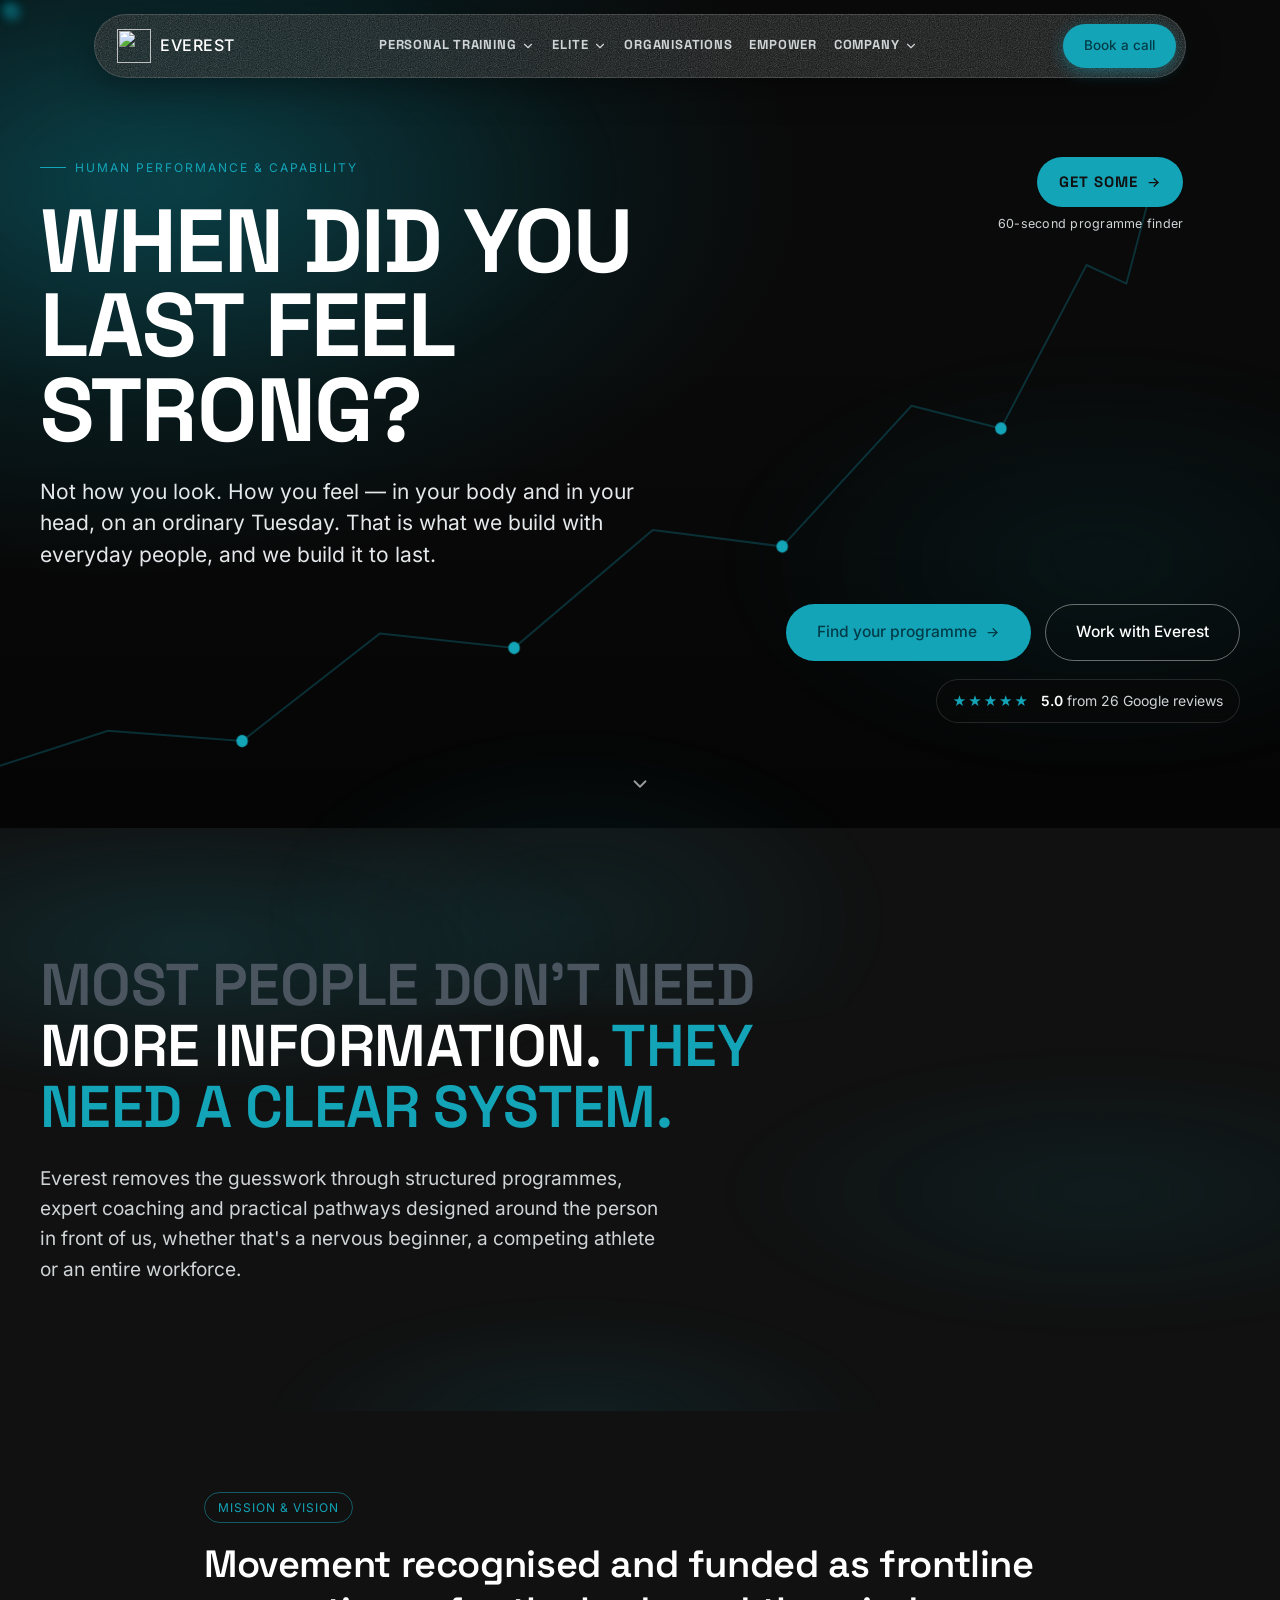
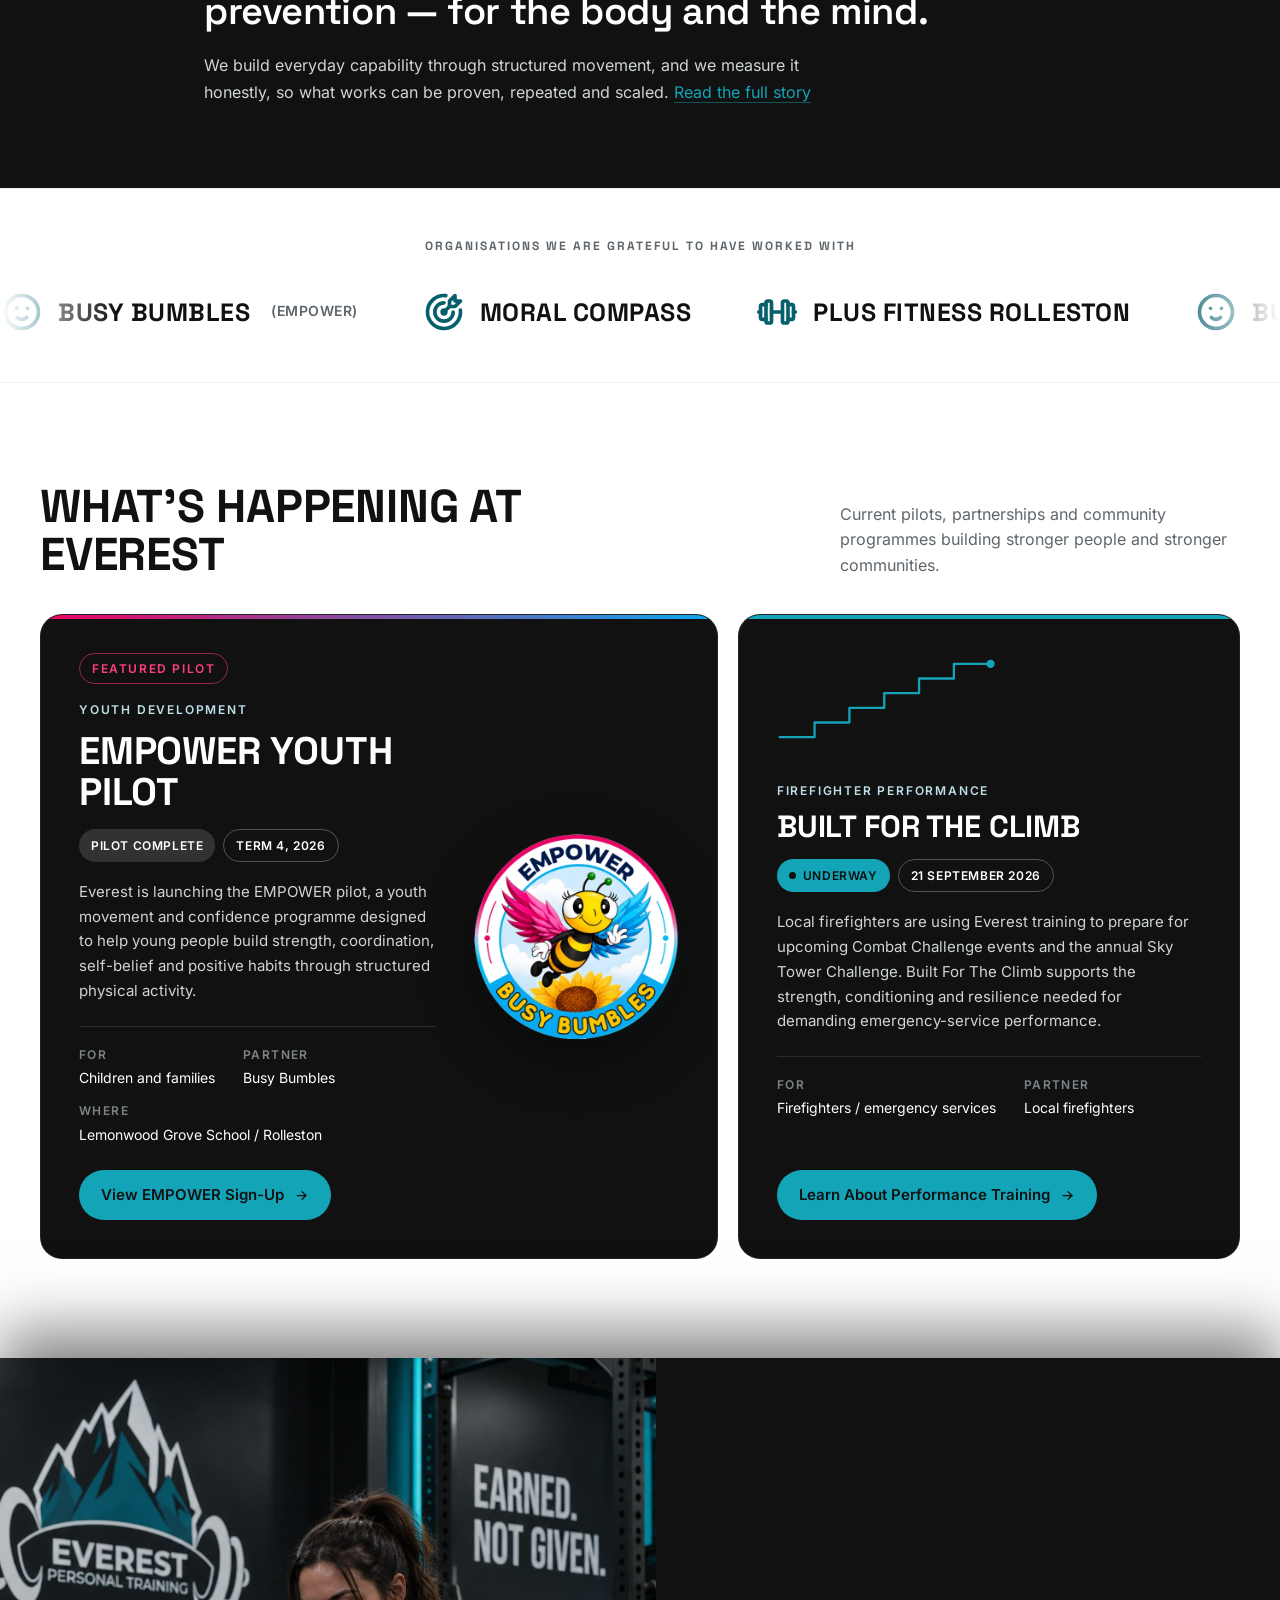
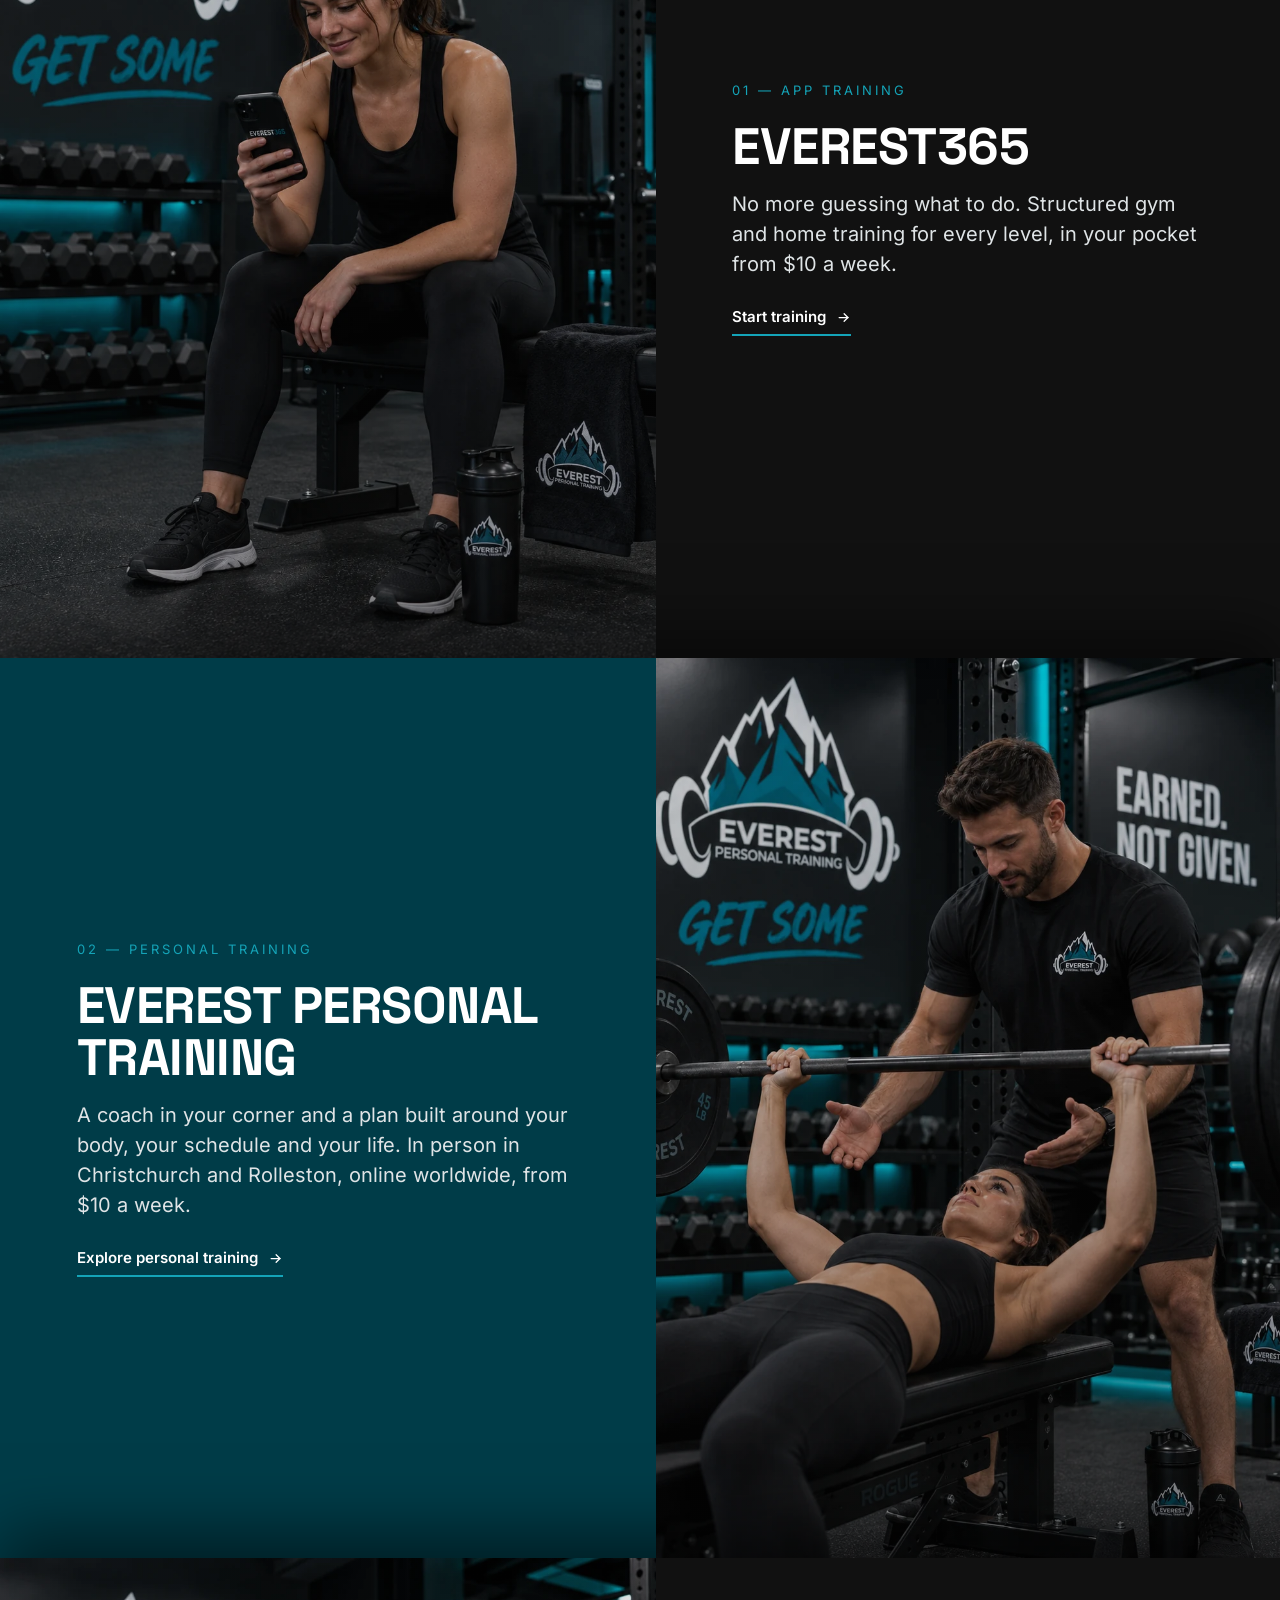
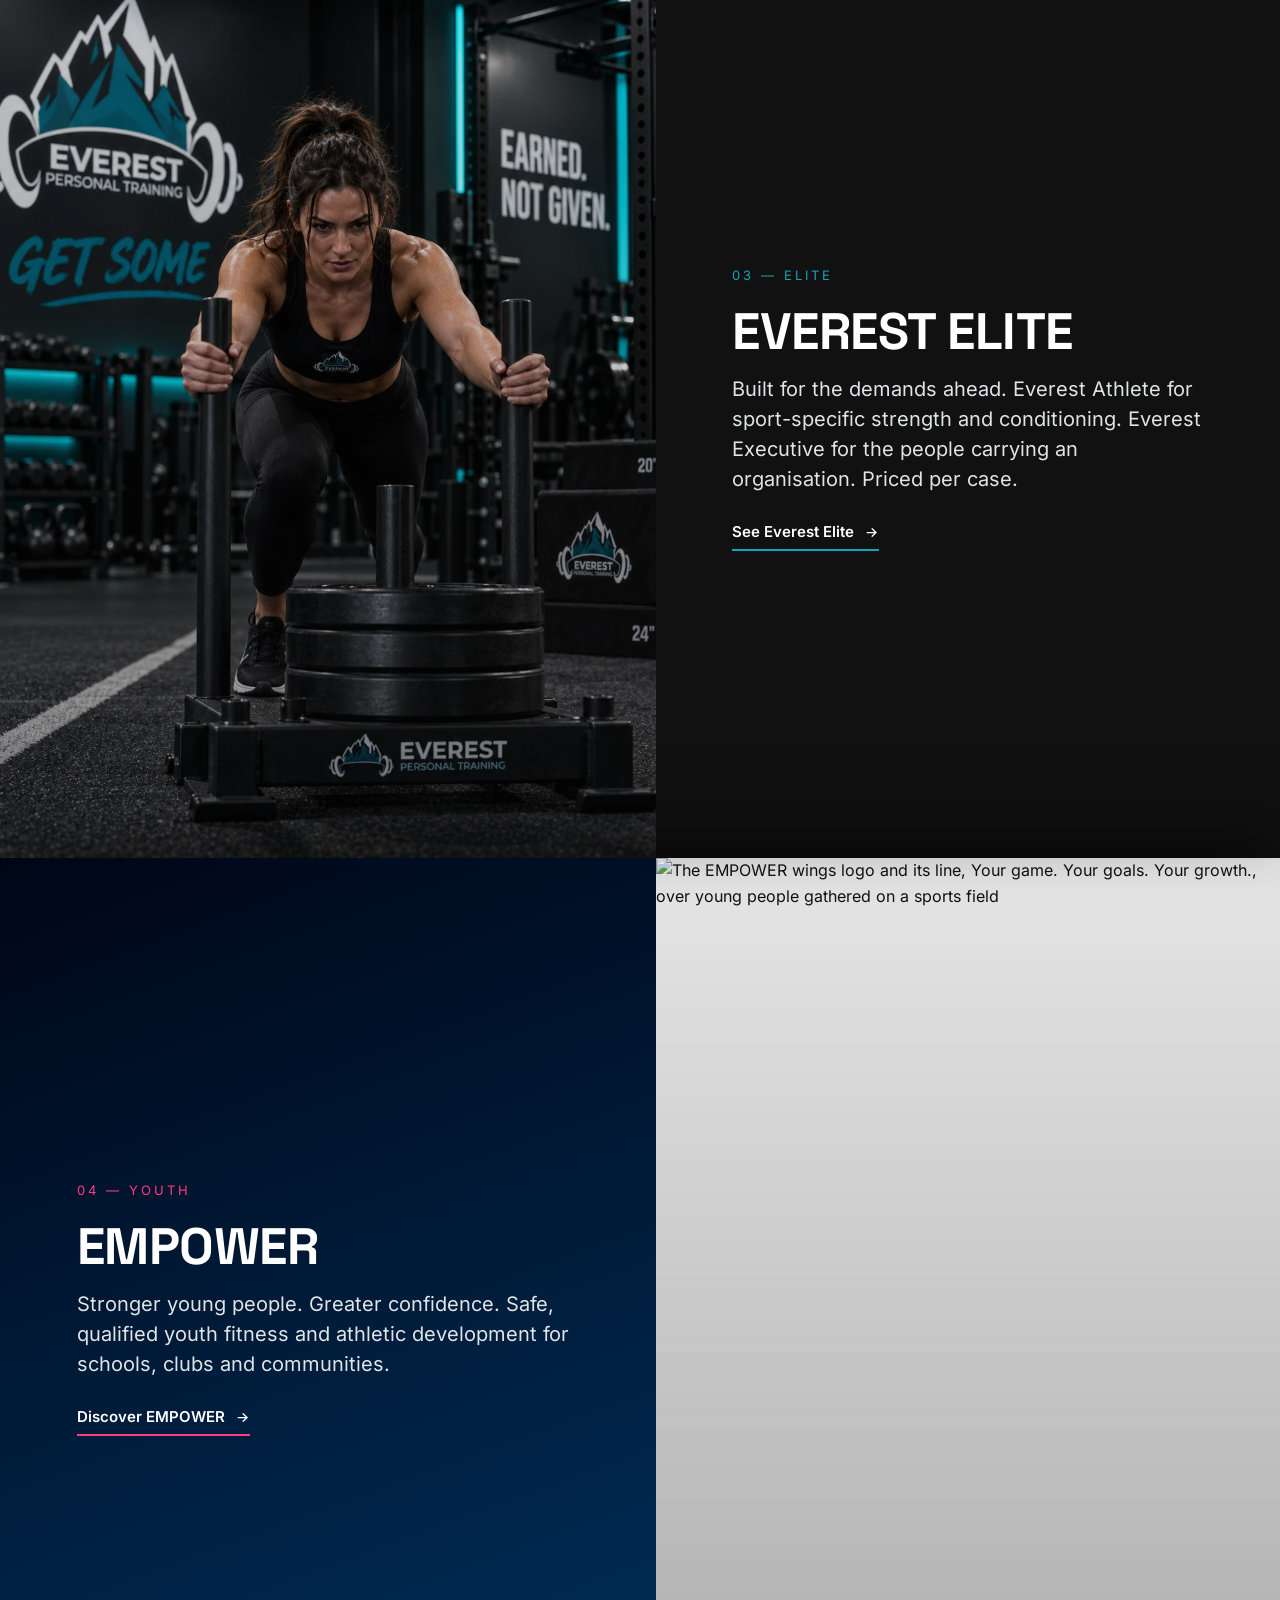
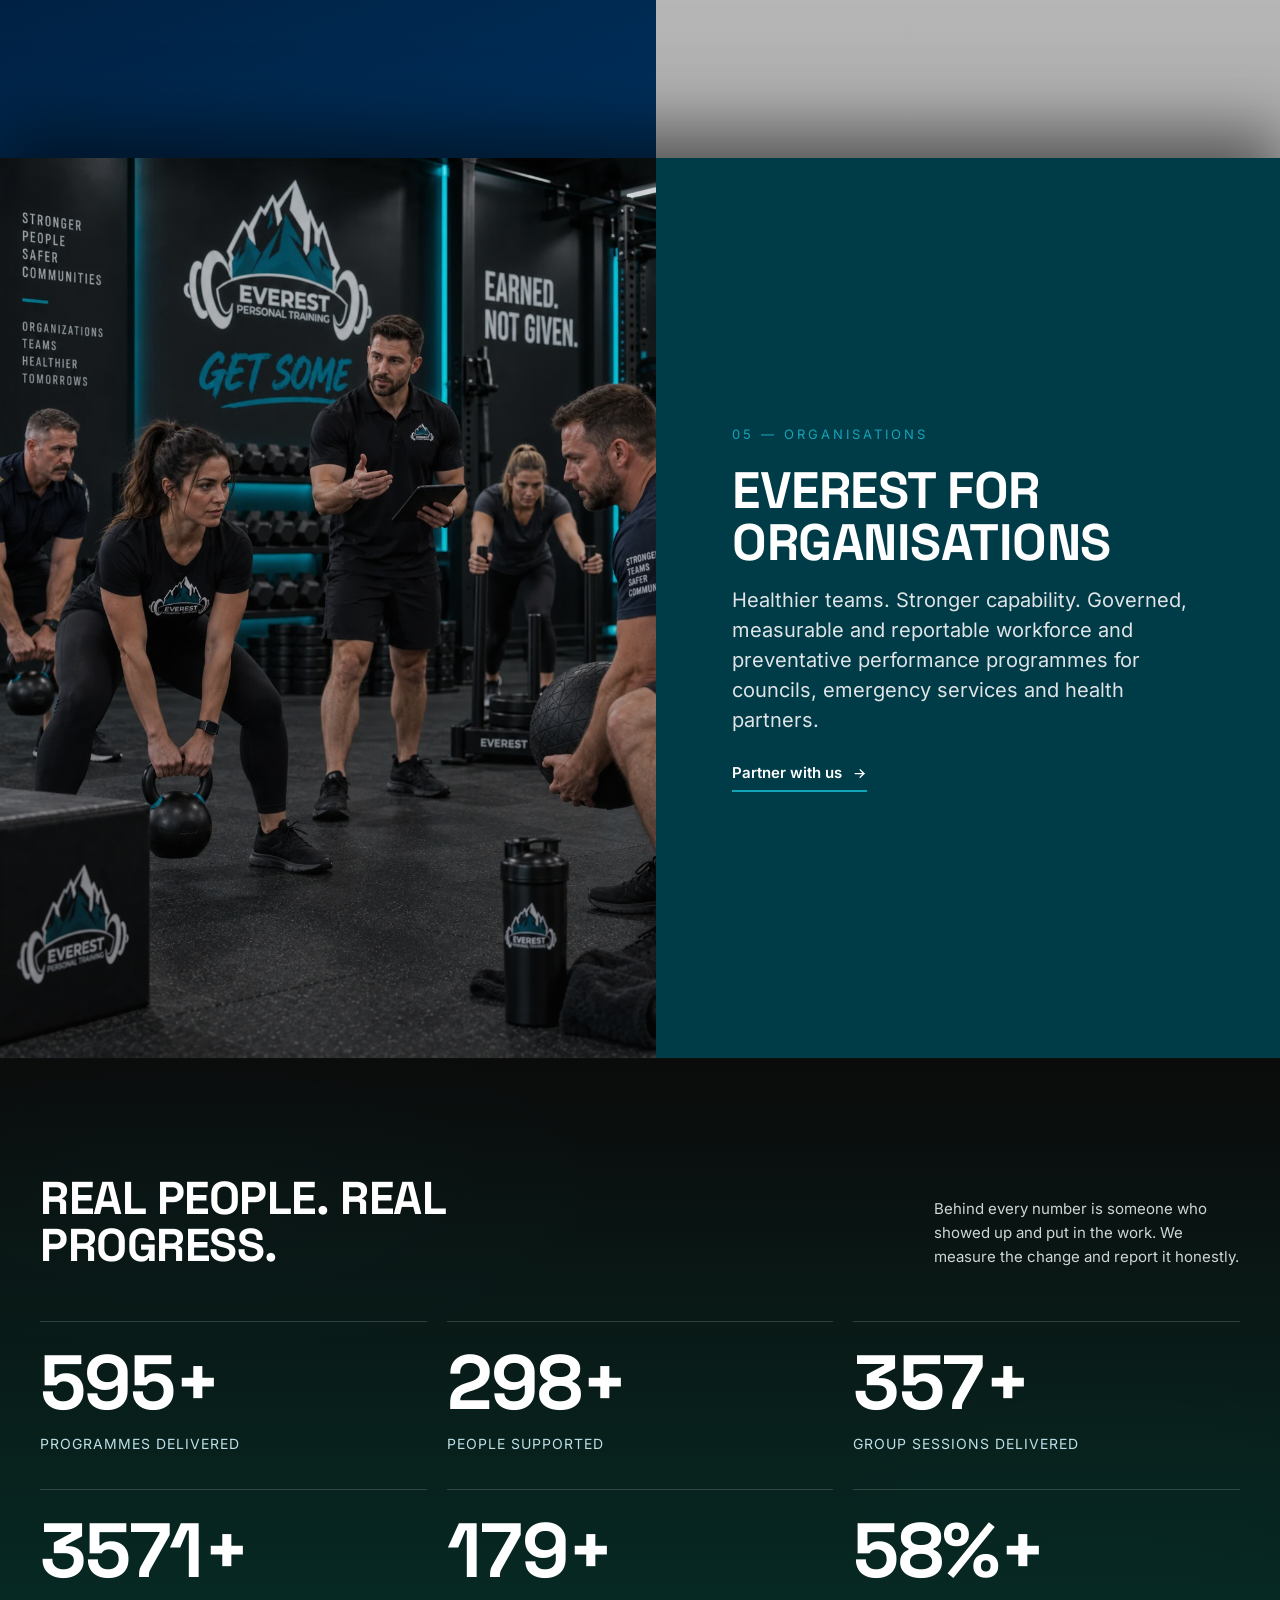
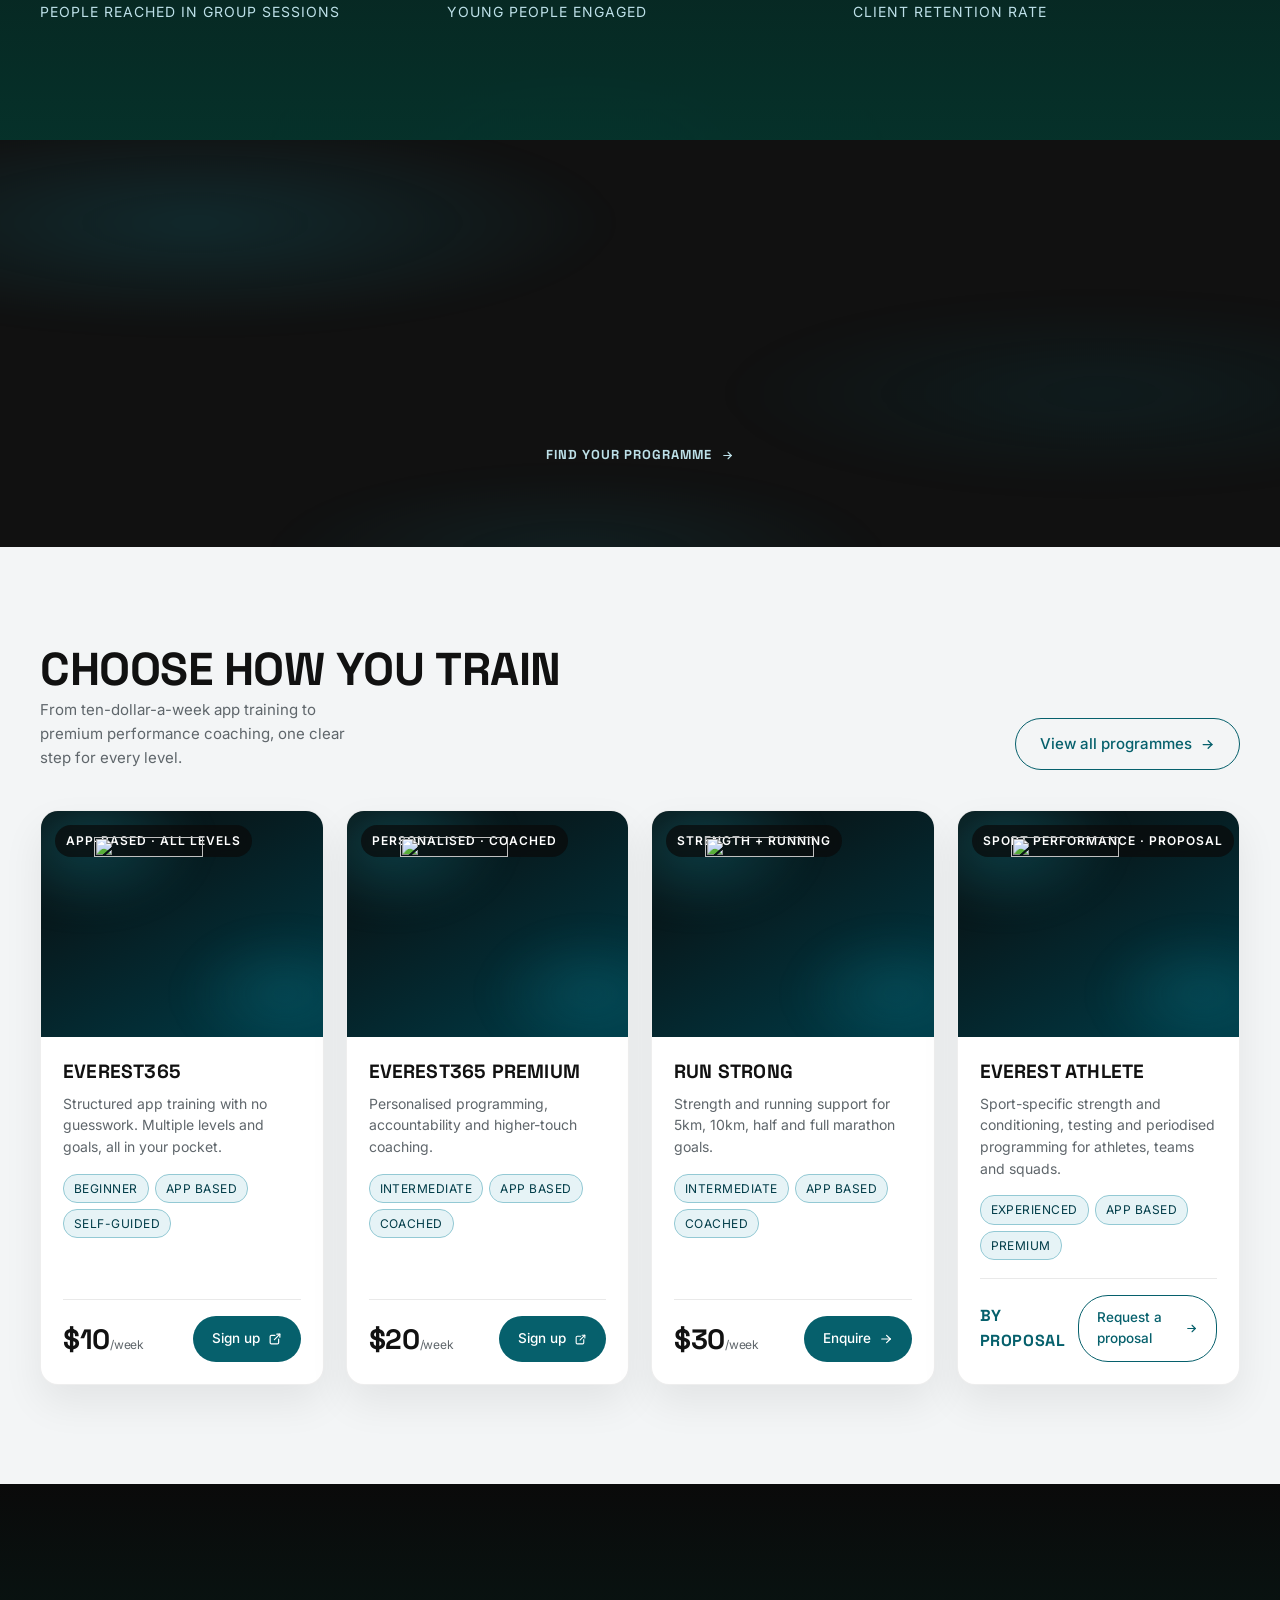
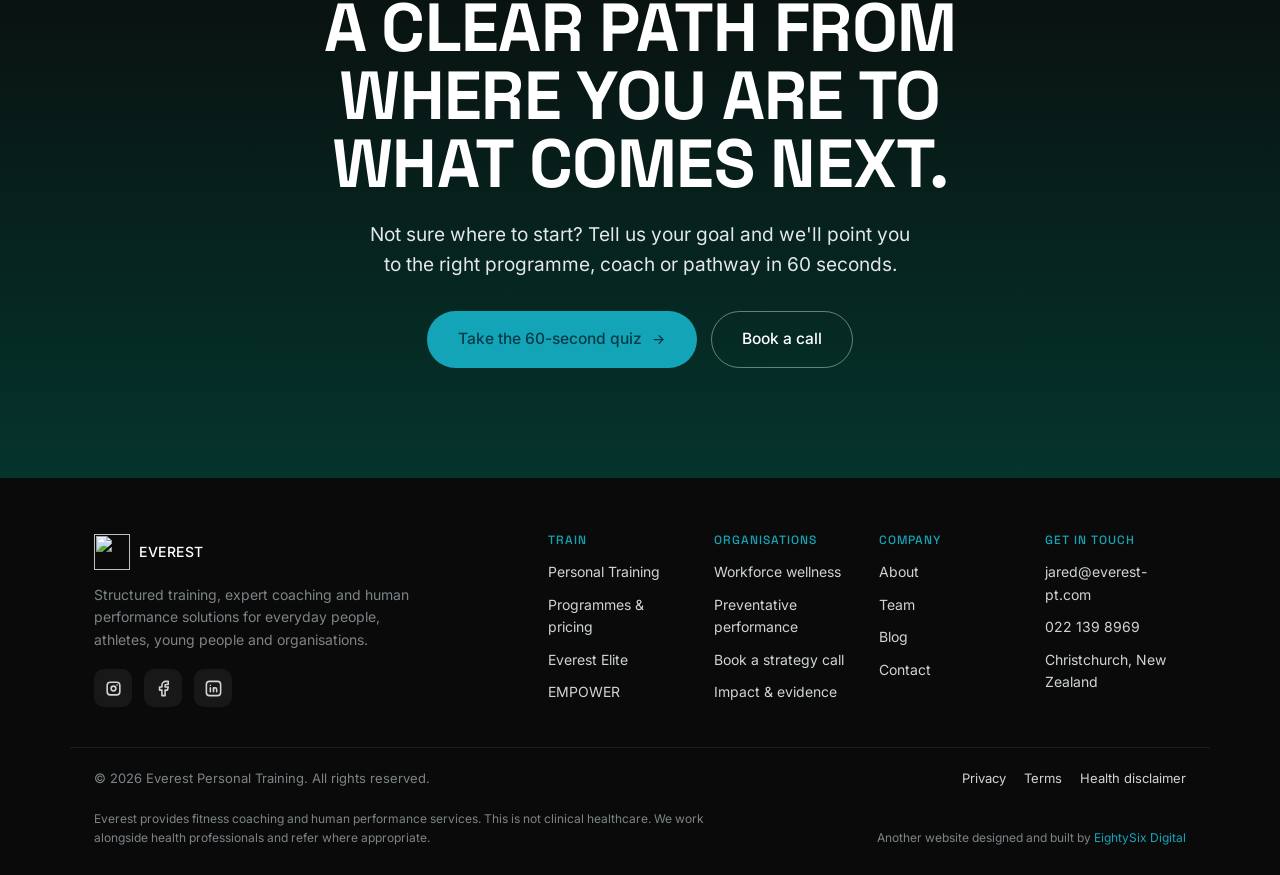
==== commit 3185d0ce: "Drop 698 KB of third-party icon font, and self-host the fonts Every page loaded @tabler/icons-webfon" ====
--- a/index.html
+++ b/index.html
@@ -15,11 +15,10 @@
   <meta property="og:description" content="Personal training, coaching and performance programmes in Christchurch, Canterbury and online. Everest builds everyday capability, and measures it honestly." />
   <meta property="og:image" content="/assets/img/og-default.jpg" />
 
-  <link rel="preconnect" href="https://fonts.googleapis.com" />
-  <link rel="preconnect" href="https://fonts.gstatic.com" crossorigin />
-  <link href="https://fonts.googleapis.com/css2?family=Inter:wght@400;500;600&family=Space+Grotesk:wght@500;600;700&display=swap" rel="stylesheet" />
-  <link rel="stylesheet" href="https://cdn.jsdelivr.net/npm/@tabler/icons-webfont@3/dist/tabler-icons.min.css" />
+  <link rel="preload" href="/assets/fonts/inter-400-latin-v1.woff2" as="font" type="font/woff2" crossorigin />
+  <link rel="preload" href="/assets/fonts/space-grotesk-700-latin-v1.woff2" as="font" type="font/woff2" crossorigin />
   <link rel="stylesheet" href="/css/styles.css" />
+  <link rel="stylesheet" href="/css/icons.css" />
   <link rel="icon" href="/favicon-32.png" sizes="32x32" type="image/png" />
   <link rel="icon" href="/favicon-16.png" sizes="16x16" type="image/png" />
   <link rel="apple-touch-icon" href="/apple-touch-icon.png" />
--- a/css/styles.css
+++ b/css/styles.css
@@ -1,3 +1,115 @@
+/* Inter and Space Grotesk, self-hosted.
+
+   These used to come from fonts.googleapis.com, which meant two DNS lookups
+   and two TLS handshakes to a third party before any text could render in the
+   brand face. The files are the same ones Google serves, vendored under
+   /assets/fonts/ where they are cached permanently.
+
+   Both families are licensed under the SIL Open Font License 1.1:
+     Inter          - https://github.com/rsms/inter
+     Space Grotesk  - https://github.com/floriankarsten/space-grotesk
+
+   Only the subsets a page needs are downloaded, which is what unicode-range
+   below is for. latin-ext is kept because it carries the macrons (a e i o u
+   with overbars) that New Zealand English needs. */
+
+@font-face {
+  font-family: 'Inter';
+  font-style: normal;
+  font-weight: 400;
+  font-display: swap;
+  src: url('/assets/fonts/inter-400-latin-ext-v1.woff2') format('woff2');
+  unicode-range: U+0100-02BA, U+02BD-02C5, U+02C7-02CC, U+02CE-02D7, U+02DD-02FF, U+0304, U+0308, U+0329, U+1D00-1DBF, U+1E00-1E9F, U+1EF2-1EFF, U+2020, U+20A0-20AB, U+20AD-20C0, U+2113, U+2C60-2C7F, U+A720-A7FF;
+}
+@font-face {
+  font-family: 'Inter';
+  font-style: normal;
+  font-weight: 400;
+  font-display: swap;
+  src: url('/assets/fonts/inter-400-latin-v1.woff2') format('woff2');
+  unicode-range: U+0000-00FF, U+0131, U+0152-0153, U+02BB-02BC, U+02C6, U+02DA, U+02DC, U+0304, U+0308, U+0329, U+2000-206F, U+20AC, U+2122, U+2191, U+2193, U+2212, U+2215, U+FEFF, U+FFFD;
+}
+@font-face {
+  font-family: 'Inter';
+  font-style: normal;
+  font-weight: 500;
+  font-display: swap;
+  src: url('/assets/fonts/inter-500-latin-ext-v1.woff2') format('woff2');
+  unicode-range: U+0100-02BA, U+02BD-02C5, U+02C7-02CC, U+02CE-02D7, U+02DD-02FF, U+0304, U+0308, U+0329, U+1D00-1DBF, U+1E00-1E9F, U+1EF2-1EFF, U+2020, U+20A0-20AB, U+20AD-20C0, U+2113, U+2C60-2C7F, U+A720-A7FF;
+}
+@font-face {
+  font-family: 'Inter';
+  font-style: normal;
+  font-weight: 500;
+  font-display: swap;
+  src: url('/assets/fonts/inter-500-latin-v1.woff2') format('woff2');
+  unicode-range: U+0000-00FF, U+0131, U+0152-0153, U+02BB-02BC, U+02C6, U+02DA, U+02DC, U+0304, U+0308, U+0329, U+2000-206F, U+20AC, U+2122, U+2191, U+2193, U+2212, U+2215, U+FEFF, U+FFFD;
+}
+@font-face {
+  font-family: 'Inter';
+  font-style: normal;
+  font-weight: 600;
+  font-display: swap;
+  src: url('/assets/fonts/inter-600-latin-ext-v1.woff2') format('woff2');
+  unicode-range: U+0100-02BA, U+02BD-02C5, U+02C7-02CC, U+02CE-02D7, U+02DD-02FF, U+0304, U+0308, U+0329, U+1D00-1DBF, U+1E00-1E9F, U+1EF2-1EFF, U+2020, U+20A0-20AB, U+20AD-20C0, U+2113, U+2C60-2C7F, U+A720-A7FF;
+}
+@font-face {
+  font-family: 'Inter';
+  font-style: normal;
+  font-weight: 600;
+  font-display: swap;
+  src: url('/assets/fonts/inter-600-latin-v1.woff2') format('woff2');
+  unicode-range: U+0000-00FF, U+0131, U+0152-0153, U+02BB-02BC, U+02C6, U+02DA, U+02DC, U+0304, U+0308, U+0329, U+2000-206F, U+20AC, U+2122, U+2191, U+2193, U+2212, U+2215, U+FEFF, U+FFFD;
+}
+@font-face {
+  font-family: 'Space Grotesk';
+  font-style: normal;
+  font-weight: 500;
+  font-display: swap;
+  src: url('/assets/fonts/space-grotesk-500-latin-ext-v1.woff2') format('woff2');
+  unicode-range: U+0100-02BA, U+02BD-02C5, U+02C7-02CC, U+02CE-02D7, U+02DD-02FF, U+0304, U+0308, U+0329, U+1D00-1DBF, U+1E00-1E9F, U+1EF2-1EFF, U+2020, U+20A0-20AB, U+20AD-20C0, U+2113, U+2C60-2C7F, U+A720-A7FF;
+}
+@font-face {
+  font-family: 'Space Grotesk';
+  font-style: normal;
+  font-weight: 500;
+  font-display: swap;
+  src: url('/assets/fonts/space-grotesk-500-latin-v1.woff2') format('woff2');
+  unicode-range: U+0000-00FF, U+0131, U+0152-0153, U+02BB-02BC, U+02C6, U+02DA, U+02DC, U+0304, U+0308, U+0329, U+2000-206F, U+20AC, U+2122, U+2191, U+2193, U+2212, U+2215, U+FEFF, U+FFFD;
+}
+@font-face {
+  font-family: 'Space Grotesk';
+  font-style: normal;
+  font-weight: 600;
+  font-display: swap;
+  src: url('/assets/fonts/space-grotesk-600-latin-ext-v1.woff2') format('woff2');
+  unicode-range: U+0100-02BA, U+02BD-02C5, U+02C7-02CC, U+02CE-02D7, U+02DD-02FF, U+0304, U+0308, U+0329, U+1D00-1DBF, U+1E00-1E9F, U+1EF2-1EFF, U+2020, U+20A0-20AB, U+20AD-20C0, U+2113, U+2C60-2C7F, U+A720-A7FF;
+}
+@font-face {
+  font-family: 'Space Grotesk';
+  font-style: normal;
+  font-weight: 600;
+  font-display: swap;
+  src: url('/assets/fonts/space-grotesk-600-latin-v1.woff2') format('woff2');
+  unicode-range: U+0000-00FF, U+0131, U+0152-0153, U+02BB-02BC, U+02C6, U+02DA, U+02DC, U+0304, U+0308, U+0329, U+2000-206F, U+20AC, U+2122, U+2191, U+2193, U+2212, U+2215, U+FEFF, U+FFFD;
+}
+@font-face {
+  font-family: 'Space Grotesk';
+  font-style: normal;
+  font-weight: 700;
+  font-display: swap;
+  src: url('/assets/fonts/space-grotesk-700-latin-ext-v1.woff2') format('woff2');
+  unicode-range: U+0100-02BA, U+02BD-02C5, U+02C7-02CC, U+02CE-02D7, U+02DD-02FF, U+0304, U+0308, U+0329, U+1D00-1DBF, U+1E00-1E9F, U+1EF2-1EFF, U+2020, U+20A0-20AB, U+20AD-20C0, U+2113, U+2C60-2C7F, U+A720-A7FF;
+}
+@font-face {
+  font-family: 'Space Grotesk';
+  font-style: normal;
+  font-weight: 700;
+  font-display: swap;
+  src: url('/assets/fonts/space-grotesk-700-latin-v1.woff2') format('woff2');
+  unicode-range: U+0000-00FF, U+0131, U+0152-0153, U+02BB-02BC, U+02C6, U+02DA, U+02DC, U+0304, U+0308, U+0329, U+2000-206F, U+20AC, U+2122, U+2191, U+2193, U+2212, U+2215, U+FEFF, U+FFFD;
+}
+
 /* Everest Personal Training - core styles */
 :root {
   /* --- Brand palette (from the development brief) --- */
--- a/css/icons.css
+++ b/css/icons.css
@@ -0,0 +1,123 @@
+/* Everest icon set — 71 Tabler icons, inlined as CSS masks.
+   GENERATED FILE. Edit tools/icons-src/ and run: node tools/build-icons.js
+
+   Markup is unchanged from the webfont it replaces:
+   <i class="ti ti-arrow-right" aria-hidden="true"></i>
+
+   The mask takes its colour from currentColor, so icons inherit text colour,
+   and sizing follows font-size because the box is 1em.
+
+   Everything sits inside @supports: a browser without mask-image draws no icon
+   rather than a solid square, and the layout is unchanged either way.
+
+   Tabler Icons, version 3.47.0, used under the MIT Licence:
+
+   MIT License
+   
+   Copyright (c) 2020-2026 Paweł Kuna
+   
+   Permission is hereby granted, free of charge, to any person obtaining a copy
+   of this software and associated documentation files (the "Software"), to deal
+   in the Software without restriction, including without limitation the rights
+   to use, copy, modify, merge, publish, distribute, sublicense, and/or sell
+   copies of the Software, and to permit persons to whom the Software is
+   furnished to do so, subject to the following conditions:
+   
+   The above copyright notice and this permission notice shall be included in all
+   copies or substantial portions of the Software.
+   
+   THE SOFTWARE IS PROVIDED "AS IS", WITHOUT WARRANTY OF ANY KIND, EXPRESS OR
+   IMPLIED, INCLUDING BUT NOT LIMITED TO THE WARRANTIES OF MERCHANTABILITY,
+   FITNESS FOR A PARTICULAR PURPOSE AND NONINFRINGEMENT. IN NO EVENT SHALL THE
+   AUTHORS OR COPYRIGHT HOLDERS BE LIABLE FOR ANY CLAIM, DAMAGES OR OTHER
+   LIABILITY, WHETHER IN AN ACTION OF CONTRACT, TORT OR OTHERWISE, ARISING FROM,
+   OUT OF OR IN CONNECTION WITH THE SOFTWARE OR THE USE OR OTHER DEALINGS IN THE
+   SOFTWARE.
+*/
+
+.ti {
+  display: inline-block;
+  width: 1em;
+  height: 1em;
+  vertical-align: -0.125em;
+  flex: none;
+}
+
+@supports ((-webkit-mask-image: none) or (mask-image: none)) {
+  .ti {
+    -webkit-mask: var(--ti, none) center / contain no-repeat;
+            mask: var(--ti, none) center / contain no-repeat;
+  }
+
+.ti-activity-heartbeat { --ti: url("data:image/svg+xml,%3Csvg xmlns='http://www.w3.org/2000/svg' width='24' height='24' viewBox='0 0 24 24' fill='none' stroke='%23000' stroke-width='2' stroke-linecap='round' stroke-linejoin='round' %3E%3Cpath d='M3 12h4.5l1.5 -6l4 12l2 -9l1.5 3h4.5' /%3E%3C/svg%3E"); background-color: currentColor; }
+.ti-adjustments-horizontal { --ti: url("data:image/svg+xml,%3Csvg xmlns='http://www.w3.org/2000/svg' width='24' height='24' viewBox='0 0 24 24' fill='none' stroke='%23000' stroke-width='2' stroke-linecap='round' stroke-linejoin='round' %3E%3Cpath d='M12 6a2 2 0 1 0 4 0a2 2 0 1 0 -4 0' /%3E%3Cpath d='M4 6l8 0' /%3E%3Cpath d='M16 6l4 0' /%3E%3Cpath d='M6 12a2 2 0 1 0 4 0a2 2 0 1 0 -4 0' /%3E%3Cpath d='M4 12l2 0' /%3E%3Cpath d='M10 12l10 0' /%3E%3Cpath d='M15 18a2 2 0 1 0 4 0a2 2 0 1 0 -4 0' /%3E%3Cpath d='M4 18l11 0' /%3E%3Cpath d='M19 18l1 0' /%3E%3C/svg%3E"); background-color: currentColor; }
+.ti-apple { --ti: url("data:image/svg+xml,%3Csvg xmlns='http://www.w3.org/2000/svg' width='24' height='24' viewBox='0 0 24 24' fill='none' stroke='%23000' stroke-width='2' stroke-linecap='round' stroke-linejoin='round' %3E%3Cpath d='M4 11.319c0 3.102 .444 5.319 2.222 7.978c1.351 1.797 3.156 2.247 5.08 .988c.426 -.268 .97 -.268 1.397 0c1.923 1.26 3.728 .809 5.079 -.988c1.778 -2.66 2.222 -4.876 2.222 -7.977c0 -2.661 -1.99 -5.32 -4.444 -5.32c-1.267 0 -2.41 .693 -3.22 1.44a.5 .5 0 0 1 -.672 0c-.809 -.746 -1.953 -1.44 -3.22 -1.44c-2.454 0 -4.444 2.66 -4.444 5.319' /%3E%3Cpath d='M7 12c0 -1.47 .454 -2.34 1.5 -3' /%3E%3Cpath d='M12 7c0 -1.2 .867 -4 3 -4' /%3E%3C/svg%3E"); background-color: currentColor; }
+.ti-arrow-down { --ti: url("data:image/svg+xml,%3Csvg xmlns='http://www.w3.org/2000/svg' width='24' height='24' viewBox='0 0 24 24' fill='none' stroke='%23000' stroke-width='2' stroke-linecap='round' stroke-linejoin='round' %3E%3Cpath d='M12 5l0 14' /%3E%3Cpath d='M18 13l-6 6' /%3E%3Cpath d='M6 13l6 6' /%3E%3C/svg%3E"); background-color: currentColor; }
+.ti-arrow-left { --ti: url("data:image/svg+xml,%3Csvg xmlns='http://www.w3.org/2000/svg' width='24' height='24' viewBox='0 0 24 24' fill='none' stroke='%23000' stroke-width='2' stroke-linecap='round' stroke-linejoin='round' %3E%3Cpath d='M5 12l14 0' /%3E%3Cpath d='M5 12l6 6' /%3E%3Cpath d='M5 12l6 -6' /%3E%3C/svg%3E"); background-color: currentColor; }
+.ti-arrow-right { --ti: url("data:image/svg+xml,%3Csvg xmlns='http://www.w3.org/2000/svg' width='24' height='24' viewBox='0 0 24 24' fill='none' stroke='%23000' stroke-width='2' stroke-linecap='round' stroke-linejoin='round' %3E%3Cpath d='M5 12l14 0' /%3E%3Cpath d='M13 18l6 -6' /%3E%3Cpath d='M13 6l6 6' /%3E%3C/svg%3E"); background-color: currentColor; }
+.ti-arrow-up { --ti: url("data:image/svg+xml,%3Csvg xmlns='http://www.w3.org/2000/svg' width='24' height='24' viewBox='0 0 24 24' fill='none' stroke='%23000' stroke-width='2' stroke-linecap='round' stroke-linejoin='round' %3E%3Cpath d='M12 5l0 14' /%3E%3Cpath d='M18 11l-6 -6' /%3E%3Cpath d='M6 11l6 -6' /%3E%3C/svg%3E"); background-color: currentColor; }
+.ti-barbell { --ti: url("data:image/svg+xml,%3Csvg xmlns='http://www.w3.org/2000/svg' width='24' height='24' viewBox='0 0 24 24' fill='none' stroke='%23000' stroke-width='2' stroke-linecap='round' stroke-linejoin='round' %3E%3Cpath d='M2 12h1' /%3E%3Cpath d='M6 8h-2a1 1 0 0 0 -1 1v6a1 1 0 0 0 1 1h2' /%3E%3Cpath d='M6 7v10a1 1 0 0 0 1 1h1a1 1 0 0 0 1 -1v-10a1 1 0 0 0 -1 -1h-1a1 1 0 0 0 -1 1' /%3E%3Cpath d='M9 12h6' /%3E%3Cpath d='M15 7v10a1 1 0 0 0 1 1h1a1 1 0 0 0 1 -1v-10a1 1 0 0 0 -1 -1h-1a1 1 0 0 0 -1 1' /%3E%3Cpath d='M18 8h2a1 1 0 0 1 1 1v6a1 1 0 0 1 -1 1h-2' /%3E%3Cpath d='M22 12h-1' /%3E%3C/svg%3E"); background-color: currentColor; }
+.ti-brain { --ti: url("data:image/svg+xml,%3Csvg xmlns='http://www.w3.org/2000/svg' width='24' height='24' viewBox='0 0 24 24' fill='none' stroke='%23000' stroke-width='2' stroke-linecap='round' stroke-linejoin='round' %3E%3Cpath d='M15.5 13a3.5 3.5 0 0 0 -3.5 3.5v1a3.5 3.5 0 0 0 7 0v-1.8' /%3E%3Cpath d='M8.5 13a3.5 3.5 0 0 1 3.5 3.5v1a3.5 3.5 0 0 1 -7 0v-1.8' /%3E%3Cpath d='M17.5 16a3.5 3.5 0 0 0 0 -7h-.5' /%3E%3Cpath d='M19 9.3v-2.8a3.5 3.5 0 0 0 -7 0' /%3E%3Cpath d='M6.5 16a3.5 3.5 0 0 1 0 -7h.5' /%3E%3Cpath d='M5 9.3v-2.8a3.5 3.5 0 0 1 7 0v10' /%3E%3C/svg%3E"); background-color: currentColor; }
+.ti-brand-facebook { --ti: url("data:image/svg+xml,%3Csvg xmlns='http://www.w3.org/2000/svg' width='24' height='24' viewBox='0 0 24 24' fill='none' stroke='%23000' stroke-width='2' stroke-linecap='round' stroke-linejoin='round' %3E%3Cpath d='M7 10v4h3v7h4v-7h3l1 -4h-4v-2a1 1 0 0 1 1 -1h3v-4h-3a5 5 0 0 0 -5 5v2h-3' /%3E%3C/svg%3E"); background-color: currentColor; }
+.ti-brand-instagram { --ti: url("data:image/svg+xml,%3Csvg xmlns='http://www.w3.org/2000/svg' width='24' height='24' viewBox='0 0 24 24' fill='none' stroke='%23000' stroke-width='2' stroke-linecap='round' stroke-linejoin='round' %3E%3Cpath d='M4 8a4 4 0 0 1 4 -4h8a4 4 0 0 1 4 4v8a4 4 0 0 1 -4 4h-8a4 4 0 0 1 -4 -4l0 -8' /%3E%3Cpath d='M9 12a3 3 0 1 0 6 0a3 3 0 0 0 -6 0' /%3E%3Cpath d='M16.5 7.5v.01' /%3E%3C/svg%3E"); background-color: currentColor; }
+.ti-brand-linkedin { --ti: url("data:image/svg+xml,%3Csvg xmlns='http://www.w3.org/2000/svg' width='24' height='24' viewBox='0 0 24 24' fill='none' stroke='%23000' stroke-width='2' stroke-linecap='round' stroke-linejoin='round' %3E%3Cpath d='M8 11v5' /%3E%3Cpath d='M8 8v.01' /%3E%3Cpath d='M12 16v-5' /%3E%3Cpath d='M16 16v-3a2 2 0 1 0 -4 0' /%3E%3Cpath d='M3 7a4 4 0 0 1 4 -4h10a4 4 0 0 1 4 4v10a4 4 0 0 1 -4 4h-10a4 4 0 0 1 -4 -4l0 -10' /%3E%3C/svg%3E"); background-color: currentColor; }
+.ti-briefcase { --ti: url("data:image/svg+xml,%3Csvg xmlns='http://www.w3.org/2000/svg' width='24' height='24' viewBox='0 0 24 24' fill='none' stroke='%23000' stroke-width='2' stroke-linecap='round' stroke-linejoin='round' %3E%3Cpath d='M3 9a2 2 0 0 1 2 -2h14a2 2 0 0 1 2 2v9a2 2 0 0 1 -2 2h-14a2 2 0 0 1 -2 -2l0 -9' /%3E%3Cpath d='M8 7v-2a2 2 0 0 1 2 -2h4a2 2 0 0 1 2 2v2' /%3E%3Cpath d='M12 12l0 .01' /%3E%3Cpath d='M3 13a20 20 0 0 0 18 0' /%3E%3C/svg%3E"); background-color: currentColor; }
+.ti-building-community { --ti: url("data:image/svg+xml,%3Csvg xmlns='http://www.w3.org/2000/svg' width='24' height='24' viewBox='0 0 24 24' fill='none' stroke='%23000' stroke-width='2' stroke-linecap='round' stroke-linejoin='round' %3E%3Cpath d='M8 9l5 5v7h-5v-4m0 4h-5v-7l5 -5m1 1v-6a1 1 0 0 1 1 -1h10a1 1 0 0 1 1 1v17h-8' /%3E%3Cpath d='M13 7l0 .01' /%3E%3Cpath d='M17 7l0 .01' /%3E%3Cpath d='M17 11l0 .01' /%3E%3Cpath d='M17 15l0 .01' /%3E%3C/svg%3E"); background-color: currentColor; }
+.ti-calendar { --ti: url("data:image/svg+xml,%3Csvg xmlns='http://www.w3.org/2000/svg' width='24' height='24' viewBox='0 0 24 24' fill='none' stroke='%23000' stroke-width='2' stroke-linecap='round' stroke-linejoin='round' %3E%3Cpath d='M4 7a2 2 0 0 1 2 -2h12a2 2 0 0 1 2 2v12a2 2 0 0 1 -2 2h-12a2 2 0 0 1 -2 -2v-12' /%3E%3Cpath d='M16 3v4' /%3E%3Cpath d='M8 3v4' /%3E%3Cpath d='M4 11h16' /%3E%3Cpath d='M11 15h1' /%3E%3Cpath d='M12 15v3' /%3E%3C/svg%3E"); background-color: currentColor; }
+.ti-calendar-stats { --ti: url("data:image/svg+xml,%3Csvg xmlns='http://www.w3.org/2000/svg' width='24' height='24' viewBox='0 0 24 24' fill='none' stroke='%23000' stroke-width='2' stroke-linecap='round' stroke-linejoin='round' %3E%3Cpath d='M11.795 21h-6.795a2 2 0 0 1 -2 -2v-12a2 2 0 0 1 2 -2h12a2 2 0 0 1 2 2v4' /%3E%3Cpath d='M18 14v4h4' /%3E%3Cpath d='M14 18a4 4 0 1 0 8 0a4 4 0 1 0 -8 0' /%3E%3Cpath d='M15 3v4' /%3E%3Cpath d='M7 3v4' /%3E%3Cpath d='M3 11h16' /%3E%3C/svg%3E"); background-color: currentColor; }
+.ti-certificate { --ti: url("data:image/svg+xml,%3Csvg xmlns='http://www.w3.org/2000/svg' width='24' height='24' viewBox='0 0 24 24' fill='none' stroke='%23000' stroke-width='2' stroke-linecap='round' stroke-linejoin='round' %3E%3Cpath d='M12 15a3 3 0 1 0 6 0a3 3 0 1 0 -6 0' /%3E%3Cpath d='M13 17.5v4.5l2 -1.5l2 1.5v-4.5' /%3E%3Cpath d='M10 19h-5a2 2 0 0 1 -2 -2v-10c0 -1.1 .9 -2 2 -2h14a2 2 0 0 1 2 2v10a2 2 0 0 1 -1 1.73' /%3E%3Cpath d='M6 9l12 0' /%3E%3Cpath d='M6 12l3 0' /%3E%3Cpath d='M6 15l2 0' /%3E%3C/svg%3E"); background-color: currentColor; }
+.ti-chart-line { --ti: url("data:image/svg+xml,%3Csvg xmlns='http://www.w3.org/2000/svg' width='24' height='24' viewBox='0 0 24 24' fill='none' stroke='%23000' stroke-width='2' stroke-linecap='round' stroke-linejoin='round' %3E%3Cpath d='M4 19l16 0' /%3E%3Cpath d='M4 15l4 -6l4 2l4 -5l4 4' /%3E%3C/svg%3E"); background-color: currentColor; }
+.ti-check { --ti: url("data:image/svg+xml,%3Csvg xmlns='http://www.w3.org/2000/svg' width='24' height='24' viewBox='0 0 24 24' fill='none' stroke='%23000' stroke-width='2' stroke-linecap='round' stroke-linejoin='round' %3E%3Cpath d='M5 12l5 5l10 -10' /%3E%3C/svg%3E"); background-color: currentColor; }
+.ti-chevron-down { --ti: url("data:image/svg+xml,%3Csvg xmlns='http://www.w3.org/2000/svg' width='24' height='24' viewBox='0 0 24 24' fill='none' stroke='%23000' stroke-width='2' stroke-linecap='round' stroke-linejoin='round' %3E%3Cpath d='M6 9l6 6l6 -6' /%3E%3C/svg%3E"); background-color: currentColor; }
+.ti-clipboard-data { --ti: url("data:image/svg+xml,%3Csvg xmlns='http://www.w3.org/2000/svg' width='24' height='24' viewBox='0 0 24 24' fill='none' stroke='%23000' stroke-width='2' stroke-linecap='round' stroke-linejoin='round' %3E%3Cpath d='M9 5h-2a2 2 0 0 0 -2 2v12a2 2 0 0 0 2 2h10a2 2 0 0 0 2 -2v-12a2 2 0 0 0 -2 -2h-2' /%3E%3Cpath d='M9 5a2 2 0 0 1 2 -2h2a2 2 0 0 1 2 2a2 2 0 0 1 -2 2h-2a2 2 0 0 1 -2 -2' /%3E%3Cpath d='M9 17v-4' /%3E%3Cpath d='M12 17v-1' /%3E%3Cpath d='M15 17v-2' /%3E%3Cpath d='M12 17v-1' /%3E%3C/svg%3E"); background-color: currentColor; }
+.ti-clock { --ti: url("data:image/svg+xml,%3Csvg xmlns='http://www.w3.org/2000/svg' width='24' height='24' viewBox='0 0 24 24' fill='none' stroke='%23000' stroke-width='2' stroke-linecap='round' stroke-linejoin='round' %3E%3Cpath d='M3 12a9 9 0 1 0 18 0a9 9 0 0 0 -18 0' /%3E%3Cpath d='M12 7v5l3 3' /%3E%3C/svg%3E"); background-color: currentColor; }
+.ti-device-mobile { --ti: url("data:image/svg+xml,%3Csvg xmlns='http://www.w3.org/2000/svg' width='24' height='24' viewBox='0 0 24 24' fill='none' stroke='%23000' stroke-width='2' stroke-linecap='round' stroke-linejoin='round' %3E%3Cpath d='M6 5a2 2 0 0 1 2 -2h8a2 2 0 0 1 2 2v14a2 2 0 0 1 -2 2h-8a2 2 0 0 1 -2 -2v-14' /%3E%3Cpath d='M11 4h2' /%3E%3Cpath d='M12 17v.01' /%3E%3C/svg%3E"); background-color: currentColor; }
+.ti-diamond { --ti: url("data:image/svg+xml,%3Csvg xmlns='http://www.w3.org/2000/svg' width='24' height='24' viewBox='0 0 24 24' fill='none' stroke='%23000' stroke-width='2' stroke-linecap='round' stroke-linejoin='round' %3E%3Cpath d='M6 5h12l3 5l-8.5 9.5a.7 .7 0 0 1 -1 0l-8.5 -9.5l3 -5' /%3E%3Cpath d='M10 12l-2 -2.2l.6 -1' /%3E%3C/svg%3E"); background-color: currentColor; }
+.ti-droplet { --ti: url("data:image/svg+xml,%3Csvg xmlns='http://www.w3.org/2000/svg' width='24' height='24' viewBox='0 0 24 24' fill='none' stroke='%23000' stroke-width='2' stroke-linecap='round' stroke-linejoin='round' %3E%3Cpath d='M7.502 19.423c2.602 2.105 6.395 2.105 8.996 0c2.602 -2.105 3.262 -5.708 1.566 -8.546l-4.89 -7.26c-.42 -.625 -1.287 -.803 -1.936 -.397a1.376 1.376 0 0 0 -.41 .397l-4.893 7.26c-1.695 2.838 -1.035 6.441 1.567 8.546' /%3E%3C/svg%3E"); background-color: currentColor; }
+.ti-external-link { --ti: url("data:image/svg+xml,%3Csvg xmlns='http://www.w3.org/2000/svg' width='24' height='24' viewBox='0 0 24 24' fill='none' stroke='%23000' stroke-width='2' stroke-linecap='round' stroke-linejoin='round' %3E%3Cpath d='M12 6h-6a2 2 0 0 0 -2 2v10a2 2 0 0 0 2 2h10a2 2 0 0 0 2 -2v-6' /%3E%3Cpath d='M11 13l9 -9' /%3E%3Cpath d='M15 4h5v5' /%3E%3C/svg%3E"); background-color: currentColor; }
+.ti-file-analytics { --ti: url("data:image/svg+xml,%3Csvg xmlns='http://www.w3.org/2000/svg' width='24' height='24' viewBox='0 0 24 24' fill='none' stroke='%23000' stroke-width='2' stroke-linecap='round' stroke-linejoin='round' %3E%3Cpath d='M14 3v4a1 1 0 0 0 1 1h4' /%3E%3Cpath d='M17 21h-10a2 2 0 0 1 -2 -2v-14a2 2 0 0 1 2 -2h7l5 5v11a2 2 0 0 1 -2 2' /%3E%3Cpath d='M9 17l0 -5' /%3E%3Cpath d='M12 17l0 -1' /%3E%3Cpath d='M15 17l0 -3' /%3E%3C/svg%3E"); background-color: currentColor; }
+.ti-first-aid-kit { --ti: url("data:image/svg+xml,%3Csvg xmlns='http://www.w3.org/2000/svg' width='24' height='24' viewBox='0 0 24 24' fill='none' stroke='%23000' stroke-width='2' stroke-linecap='round' stroke-linejoin='round' %3E%3Cpath d='M8 8v-2a2 2 0 0 1 2 -2h4a2 2 0 0 1 2 2v2' /%3E%3Cpath d='M4 10a2 2 0 0 1 2 -2h12a2 2 0 0 1 2 2v8a2 2 0 0 1 -2 2h-12a2 2 0 0 1 -2 -2l0 -8' /%3E%3Cpath d='M10 14h4' /%3E%3Cpath d='M12 12v4' /%3E%3C/svg%3E"); background-color: currentColor; }
+.ti-flame { --ti: url("data:image/svg+xml,%3Csvg xmlns='http://www.w3.org/2000/svg' width='24' height='24' viewBox='0 0 24 24' fill='none' stroke='%23000' stroke-width='2' stroke-linecap='round' stroke-linejoin='round' %3E%3Cpath d='M12 10.941c2.333 -3.308 .167 -7.823 -1 -8.941c0 3.395 -2.235 5.299 -3.667 6.706c-1.43 1.408 -2.333 3.294 -2.333 5.588c0 3.704 3.134 6.706 7 6.706c3.866 0 7 -3.002 7 -6.706c0 -1.712 -1.232 -4.403 -2.333 -5.588c-2.084 3.353 -3.257 3.353 -4.667 2.235' /%3E%3C/svg%3E"); background-color: currentColor; }
+.ti-heart { --ti: url("data:image/svg+xml,%3Csvg xmlns='http://www.w3.org/2000/svg' width='24' height='24' viewBox='0 0 24 24' fill='none' stroke='%23000' stroke-width='2' stroke-linecap='round' stroke-linejoin='round' %3E%3Cpath d='M19.5 12.572l-7.5 7.428l-7.5 -7.428a5 5 0 1 1 7.5 -6.566a5 5 0 1 1 7.5 6.572' /%3E%3C/svg%3E"); background-color: currentColor; }
+.ti-heart-handshake { --ti: url("data:image/svg+xml,%3Csvg xmlns='http://www.w3.org/2000/svg' width='24' height='24' viewBox='0 0 24 24' fill='none' stroke='%23000' stroke-width='2' stroke-linecap='round' stroke-linejoin='round' %3E%3Cpath d='M19.5 12.572l-7.5 7.428l-7.5 -7.428a5 5 0 1 1 7.5 -6.566a5 5 0 1 1 7.5 6.572' /%3E%3Cpath d='M12 6l-3.293 3.293a1 1 0 0 0 0 1.414l.543 .543c.69 .69 1.81 .69 2.5 0l1 -1a3.182 3.182 0 0 1 4.5 0l2.25 2.25' /%3E%3Cpath d='M12.5 15.5l2 2' /%3E%3Cpath d='M15 13l2 2' /%3E%3C/svg%3E"); background-color: currentColor; }
+.ti-heartbeat { --ti: url("data:image/svg+xml,%3Csvg xmlns='http://www.w3.org/2000/svg' width='24' height='24' viewBox='0 0 24 24' fill='none' stroke='%23000' stroke-width='2' stroke-linecap='round' stroke-linejoin='round' %3E%3Cpath d='M19.5 13.572l-7.5 7.428l-2.896 -2.868m-6.117 -8.104a5 5 0 0 1 9.013 -3.022a5 5 0 1 1 7.5 6.572' /%3E%3Cpath d='M3 13h2l2 3l2 -6l1 3h3' /%3E%3C/svg%3E"); background-color: currentColor; }
+.ti-hourglass-high { --ti: url("data:image/svg+xml,%3Csvg xmlns='http://www.w3.org/2000/svg' width='24' height='24' viewBox='0 0 24 24' fill='none' stroke='%23000' stroke-width='2' stroke-linecap='round' stroke-linejoin='round' %3E%3Cpath d='M6.5 7h11' /%3E%3Cpath d='M6 20v-2a6 6 0 1 1 12 0v2a1 1 0 0 1 -1 1h-10a1 1 0 0 1 -1 -1' /%3E%3Cpath d='M6 4v2a6 6 0 1 0 12 0v-2a1 1 0 0 0 -1 -1h-10a1 1 0 0 0 -1 1' /%3E%3C/svg%3E"); background-color: currentColor; }
+.ti-info-circle { --ti: url("data:image/svg+xml,%3Csvg xmlns='http://www.w3.org/2000/svg' width='24' height='24' viewBox='0 0 24 24' fill='none' stroke='%23000' stroke-width='2' stroke-linecap='round' stroke-linejoin='round' %3E%3Cpath d='M3 12a9 9 0 1 0 18 0a9 9 0 0 0 -18 0' /%3E%3Cpath d='M12 9h.01' /%3E%3Cpath d='M11 12h1v4h1' /%3E%3C/svg%3E"); background-color: currentColor; }
+.ti-list-check { --ti: url("data:image/svg+xml,%3Csvg xmlns='http://www.w3.org/2000/svg' width='24' height='24' viewBox='0 0 24 24' fill='none' stroke='%23000' stroke-width='2' stroke-linecap='round' stroke-linejoin='round' %3E%3Cpath d='M3.5 5.5l1.5 1.5l2.5 -2.5' /%3E%3Cpath d='M3.5 11.5l1.5 1.5l2.5 -2.5' /%3E%3Cpath d='M3.5 17.5l1.5 1.5l2.5 -2.5' /%3E%3Cpath d='M11 6l9 0' /%3E%3Cpath d='M11 12l9 0' /%3E%3Cpath d='M11 18l9 0' /%3E%3C/svg%3E"); background-color: currentColor; }
+.ti-lock { --ti: url("data:image/svg+xml,%3Csvg xmlns='http://www.w3.org/2000/svg' width='24' height='24' viewBox='0 0 24 24' fill='none' stroke='%23000' stroke-width='2' stroke-linecap='round' stroke-linejoin='round' %3E%3Cpath d='M5 13a2 2 0 0 1 2 -2h10a2 2 0 0 1 2 2v6a2 2 0 0 1 -2 2h-10a2 2 0 0 1 -2 -2v-6' /%3E%3Cpath d='M11 16a1 1 0 1 0 2 0a1 1 0 0 0 -2 0' /%3E%3Cpath d='M8 11v-4a4 4 0 1 1 8 0v4' /%3E%3C/svg%3E"); background-color: currentColor; }
+.ti-mail { --ti: url("data:image/svg+xml,%3Csvg xmlns='http://www.w3.org/2000/svg' width='24' height='24' viewBox='0 0 24 24' fill='none' stroke='%23000' stroke-width='2' stroke-linecap='round' stroke-linejoin='round' %3E%3Cpath d='M3 7a2 2 0 0 1 2 -2h14a2 2 0 0 1 2 2v10a2 2 0 0 1 -2 2h-14a2 2 0 0 1 -2 -2v-10' /%3E%3Cpath d='M3 7l9 6l9 -6' /%3E%3C/svg%3E"); background-color: currentColor; }
+.ti-map-pin { --ti: url("data:image/svg+xml,%3Csvg xmlns='http://www.w3.org/2000/svg' width='24' height='24' viewBox='0 0 24 24' fill='none' stroke='%23000' stroke-width='2' stroke-linecap='round' stroke-linejoin='round' %3E%3Cpath d='M9 11a3 3 0 1 0 6 0a3 3 0 0 0 -6 0' /%3E%3Cpath d='M17.657 16.657l-4.243 4.243a2 2 0 0 1 -2.827 0l-4.244 -4.243a8 8 0 1 1 11.314 0' /%3E%3C/svg%3E"); background-color: currentColor; }
+.ti-medal { --ti: url("data:image/svg+xml,%3Csvg xmlns='http://www.w3.org/2000/svg' width='24' height='24' viewBox='0 0 24 24' fill='none' stroke='%23000' stroke-width='2' stroke-linecap='round' stroke-linejoin='round' %3E%3Cpath d='M12 4v3m-4 -3v6m8 -6v6' /%3E%3Cpath d='M12 18.5l-3 1.5l.5 -3.5l-2 -2l3 -.5l1.5 -3l1.5 3l3 .5l-2 2l.5 3.5l-3 -1.5' /%3E%3C/svg%3E"); background-color: currentColor; }
+.ti-menu-2 { --ti: url("data:image/svg+xml,%3Csvg xmlns='http://www.w3.org/2000/svg' width='24' height='24' viewBox='0 0 24 24' fill='none' stroke='%23000' stroke-width='2' stroke-linecap='round' stroke-linejoin='round' %3E%3Cpath d='M4 6l16 0' /%3E%3Cpath d='M4 12l16 0' /%3E%3Cpath d='M4 18l16 0' /%3E%3C/svg%3E"); background-color: currentColor; }
+.ti-message-2 { --ti: url("data:image/svg+xml,%3Csvg xmlns='http://www.w3.org/2000/svg' width='24' height='24' viewBox='0 0 24 24' fill='none' stroke='%23000' stroke-width='2' stroke-linecap='round' stroke-linejoin='round' %3E%3Cpath d='M8 9h8' /%3E%3Cpath d='M8 13h6' /%3E%3Cpath d='M9 18h-3a3 3 0 0 1 -3 -3v-8a3 3 0 0 1 3 -3h12a3 3 0 0 1 3 3v8a3 3 0 0 1 -3 3h-3l-3 3l-3 -3' /%3E%3C/svg%3E"); background-color: currentColor; }
+.ti-minus { --ti: url("data:image/svg+xml,%3Csvg xmlns='http://www.w3.org/2000/svg' width='24' height='24' viewBox='0 0 24 24' fill='none' stroke='%23000' stroke-width='2' stroke-linecap='round' stroke-linejoin='round' %3E%3Cpath d='M5 12l14 0' /%3E%3C/svg%3E"); background-color: currentColor; }
+.ti-mood-heart { --ti: url("data:image/svg+xml,%3Csvg xmlns='http://www.w3.org/2000/svg' width='24' height='24' viewBox='0 0 24 24' fill='none' stroke='%23000' stroke-width='2' stroke-linecap='round' stroke-linejoin='round' %3E%3Cpath d='M21 12a9 9 0 1 0 -8.012 8.946' /%3E%3Cpath d='M9 10h.01' /%3E%3Cpath d='M15 10h.01' /%3E%3Cpath d='M9.5 15a3.59 3.59 0 0 0 2.774 .99' /%3E%3Cpath d='M18.994 21.5l2.518 -2.58a1.74 1.74 0 0 0 .004 -2.413a1.627 1.627 0 0 0 -2.346 -.005l-.168 .172l-.168 -.172a1.627 1.627 0 0 0 -2.346 -.004a1.74 1.74 0 0 0 -.004 2.412l2.51 2.59' /%3E%3C/svg%3E"); background-color: currentColor; }
+.ti-mood-smile { --ti: url("data:image/svg+xml,%3Csvg xmlns='http://www.w3.org/2000/svg' width='24' height='24' viewBox='0 0 24 24' fill='none' stroke='%23000' stroke-width='2' stroke-linecap='round' stroke-linejoin='round' %3E%3Cpath d='M3 12a9 9 0 1 0 18 0a9 9 0 1 0 -18 0' /%3E%3Cpath d='M9 10l.01 0' /%3E%3Cpath d='M15 10l.01 0' /%3E%3Cpath d='M9.5 15a3.5 3.5 0 0 0 5 0' /%3E%3C/svg%3E"); background-color: currentColor; }
+.ti-mountain { --ti: url("data:image/svg+xml,%3Csvg xmlns='http://www.w3.org/2000/svg' width='24' height='24' viewBox='0 0 24 24' fill='none' stroke='%23000' stroke-width='2' stroke-linecap='round' stroke-linejoin='round' %3E%3Cpath d='M3 20h18l-6.921 -14.612a2.3 2.3 0 0 0 -4.158 0l-6.921 14.612' /%3E%3Cpath d='M7.5 11l2 2.5l2.5 -2.5l2 3l2.5 -2' /%3E%3C/svg%3E"); background-color: currentColor; }
+.ti-phone { --ti: url("data:image/svg+xml,%3Csvg xmlns='http://www.w3.org/2000/svg' width='24' height='24' viewBox='0 0 24 24' fill='none' stroke='%23000' stroke-width='2' stroke-linecap='round' stroke-linejoin='round' %3E%3Cpath d='M5 4h4l2 5l-2.5 1.5a11 11 0 0 0 5 5l1.5 -2.5l5 2v4a2 2 0 0 1 -2 2a16 16 0 0 1 -15 -15a2 2 0 0 1 2 -2' /%3E%3C/svg%3E"); background-color: currentColor; }
+.ti-plus { --ti: url("data:image/svg+xml,%3Csvg xmlns='http://www.w3.org/2000/svg' width='24' height='24' viewBox='0 0 24 24' fill='none' stroke='%23000' stroke-width='2' stroke-linecap='round' stroke-linejoin='round' %3E%3Cpath d='M12 5l0 14' /%3E%3Cpath d='M5 12l14 0' /%3E%3C/svg%3E"); background-color: currentColor; }
+.ti-presentation { --ti: url("data:image/svg+xml,%3Csvg xmlns='http://www.w3.org/2000/svg' width='24' height='24' viewBox='0 0 24 24' fill='none' stroke='%23000' stroke-width='2' stroke-linecap='round' stroke-linejoin='round' %3E%3Cpath d='M3 4l18 0' /%3E%3Cpath d='M4 4v10a2 2 0 0 0 2 2h12a2 2 0 0 0 2 -2v-10' /%3E%3Cpath d='M12 16l0 4' /%3E%3Cpath d='M9 20l6 0' /%3E%3Cpath d='M8 12l3 -3l2 2l3 -3' /%3E%3C/svg%3E"); background-color: currentColor; }
+.ti-quote { --ti: url("data:image/svg+xml,%3Csvg xmlns='http://www.w3.org/2000/svg' width='24' height='24' viewBox='0 0 24 24' fill='none' stroke='%23000' stroke-width='2' stroke-linecap='round' stroke-linejoin='round' %3E%3Cpath d='M10 11h-4a1 1 0 0 1 -1 -1v-3a1 1 0 0 1 1 -1h3a1 1 0 0 1 1 1v6c0 2.667 -1.333 4.333 -4 5' /%3E%3Cpath d='M19 11h-4a1 1 0 0 1 -1 -1v-3a1 1 0 0 1 1 -1h3a1 1 0 0 1 1 1v6c0 2.667 -1.333 4.333 -4 5' /%3E%3C/svg%3E"); background-color: currentColor; }
+.ti-refresh { --ti: url("data:image/svg+xml,%3Csvg xmlns='http://www.w3.org/2000/svg' width='24' height='24' viewBox='0 0 24 24' fill='none' stroke='%23000' stroke-width='2' stroke-linecap='round' stroke-linejoin='round' %3E%3Cpath d='M20 11a8.1 8.1 0 0 0 -15.5 -2m-.5 -4v4h4' /%3E%3Cpath d='M4 13a8.1 8.1 0 0 0 15.5 2m.5 4v-4h-4' /%3E%3C/svg%3E"); background-color: currentColor; }
+.ti-run { --ti: url("data:image/svg+xml,%3Csvg xmlns='http://www.w3.org/2000/svg' width='24' height='24' viewBox='0 0 24 24' fill='none' stroke='%23000' stroke-width='2' stroke-linecap='round' stroke-linejoin='round' %3E%3Cpath d='M11.007 5a2 2 0 1 0 4 0a2 2 0 1 0 -4 0' /%3E%3Cpath d='M4 17l5 1l.75 -1.5' /%3E%3Cpath d='M15 21v-4l-4 -3l1 -6' /%3E%3Cpath d='M7 12v-3l5 -1l3 3l3 1' /%3E%3C/svg%3E"); background-color: currentColor; }
+.ti-school { --ti: url("data:image/svg+xml,%3Csvg xmlns='http://www.w3.org/2000/svg' width='24' height='24' viewBox='0 0 24 24' fill='none' stroke='%23000' stroke-width='2' stroke-linecap='round' stroke-linejoin='round' %3E%3Cpath d='M22 9l-10 -4l-10 4l10 4l10 -4v6' /%3E%3Cpath d='M6 10.6v5.4a6 3 0 0 0 12 0v-5.4' /%3E%3C/svg%3E"); background-color: currentColor; }
+.ti-seedling { --ti: url("data:image/svg+xml,%3Csvg xmlns='http://www.w3.org/2000/svg' width='24' height='24' viewBox='0 0 24 24' fill='none' stroke='%23000' stroke-width='2' stroke-linecap='round' stroke-linejoin='round' %3E%3Cpath d='M12 10a6 6 0 0 0 -6 -6h-3v2a6 6 0 0 0 6 6h3' /%3E%3Cpath d='M12 14a6 6 0 0 1 6 -6h3v1a6 6 0 0 1 -6 6h-3' /%3E%3Cpath d='M12 20l0 -10' /%3E%3C/svg%3E"); background-color: currentColor; }
+.ti-send { --ti: url("data:image/svg+xml,%3Csvg xmlns='http://www.w3.org/2000/svg' width='24' height='24' viewBox='0 0 24 24' fill='none' stroke='%23000' stroke-width='2' stroke-linecap='round' stroke-linejoin='round' %3E%3Cpath d='M10 14l11 -11' /%3E%3Cpath d='M21 3l-6.5 18a.55 .55 0 0 1 -1 0l-3.5 -7l-7 -3.5a.55 .55 0 0 1 0 -1l18 -6.5' /%3E%3C/svg%3E"); background-color: currentColor; }
+.ti-shield-check { --ti: url("data:image/svg+xml,%3Csvg xmlns='http://www.w3.org/2000/svg' width='24' height='24' viewBox='0 0 24 24' fill='none' stroke='%23000' stroke-width='2' stroke-linecap='round' stroke-linejoin='round' %3E%3Cpath d='M11.46 20.846a12 12 0 0 1 -7.96 -14.846a12 12 0 0 0 8.5 -3a12 12 0 0 0 8.5 3a12 12 0 0 1 -.09 7.06' /%3E%3Cpath d='M15 19l2 2l4 -4' /%3E%3C/svg%3E"); background-color: currentColor; }
+.ti-shield-heart { --ti: url("data:image/svg+xml,%3Csvg xmlns='http://www.w3.org/2000/svg' width='24' height='24' viewBox='0 0 24 24' fill='none' stroke='%23000' stroke-width='2' stroke-linecap='round' stroke-linejoin='round' %3E%3Cpath d='M12 21a12 12 0 0 1 -8.5 -15a12 12 0 0 0 8.5 -3a12 12 0 0 0 8.5 3a12.01 12.01 0 0 1 .378 5' /%3E%3Cpath d='M18 22l3.35 -3.284a2.143 2.143 0 0 0 .005 -3.071a2.242 2.242 0 0 0 -3.129 -.006l-.224 .22l-.223 -.22a2.242 2.242 0 0 0 -3.128 -.006a2.143 2.143 0 0 0 -.006 3.071l3.355 3.296' /%3E%3C/svg%3E"); background-color: currentColor; }
+.ti-shirt-sport { --ti: url("data:image/svg+xml,%3Csvg xmlns='http://www.w3.org/2000/svg' width='24' height='24' viewBox='0 0 24 24' fill='none' stroke='%23000' stroke-width='2' stroke-linecap='round' stroke-linejoin='round' %3E%3Cpath d='M15 4l6 2v5h-3v8a1 1 0 0 1 -1 1h-10a1 1 0 0 1 -1 -1v-8h-3v-5l6 -2a3 3 0 0 0 6 0' /%3E%3Cpath d='M10.5 11h2.5l-1.5 5' /%3E%3C/svg%3E"); background-color: currentColor; }
+.ti-sparkles { --ti: url("data:image/svg+xml,%3Csvg xmlns='http://www.w3.org/2000/svg' width='24' height='24' viewBox='0 0 24 24' fill='none' stroke='%23000' stroke-width='2' stroke-linecap='round' stroke-linejoin='round' %3E%3Cpath d='M16 18a2 2 0 0 1 2 2a2 2 0 0 1 2 -2a2 2 0 0 1 -2 -2a2 2 0 0 1 -2 2m0 -12a2 2 0 0 1 2 2a2 2 0 0 1 2 -2a2 2 0 0 1 -2 -2a2 2 0 0 1 -2 2m-7 12a6 6 0 0 1 6 -6a6 6 0 0 1 -6 -6a6 6 0 0 1 -6 6a6 6 0 0 1 6 6' /%3E%3C/svg%3E"); background-color: currentColor; }
+.ti-stairs-up { --ti: url("data:image/svg+xml,%3Csvg xmlns='http://www.w3.org/2000/svg' width='24' height='24' viewBox='0 0 24 24' fill='none' stroke='%23000' stroke-width='2' stroke-linecap='round' stroke-linejoin='round' %3E%3Cpath d='M22 6h-5v5h-5v5h-5v5h-5' /%3E%3Cpath d='M6 10v-7' /%3E%3Cpath d='M3 6l3 -3l3 3' /%3E%3C/svg%3E"); background-color: currentColor; }
+.ti-stethoscope { --ti: url("data:image/svg+xml,%3Csvg xmlns='http://www.w3.org/2000/svg' width='24' height='24' viewBox='0 0 24 24' fill='none' stroke='%23000' stroke-width='2' stroke-linecap='round' stroke-linejoin='round' %3E%3Cpath d='M6 4h-1a2 2 0 0 0 -2 2v3.5a5.5 5.5 0 0 0 11 0v-3.5a2 2 0 0 0 -2 -2h-1' /%3E%3Cpath d='M8 15a6 6 0 1 0 12 0v-3' /%3E%3Cpath d='M11 3v2' /%3E%3Cpath d='M6 3v2' /%3E%3Cpath d='M18 10a2 2 0 1 0 4 0a2 2 0 1 0 -4 0' /%3E%3C/svg%3E"); background-color: currentColor; }
+.ti-target-arrow { --ti: url("data:image/svg+xml,%3Csvg xmlns='http://www.w3.org/2000/svg' width='24' height='24' viewBox='0 0 24 24' fill='none' stroke='%23000' stroke-width='2' stroke-linecap='round' stroke-linejoin='round' %3E%3Cpath d='M11 12a1 1 0 1 0 2 0a1 1 0 1 0 -2 0' /%3E%3Cpath d='M12 7a5 5 0 1 0 5 5' /%3E%3Cpath d='M13 3.055a9 9 0 1 0 7.941 7.945' /%3E%3Cpath d='M15 6v3h3l3 -3h-3v-3l-3 3' /%3E%3Cpath d='M15 9l-3 3' /%3E%3C/svg%3E"); background-color: currentColor; }
+.ti-trophy { --ti: url("data:image/svg+xml,%3Csvg xmlns='http://www.w3.org/2000/svg' width='24' height='24' viewBox='0 0 24 24' fill='none' stroke='%23000' stroke-width='2' stroke-linecap='round' stroke-linejoin='round' %3E%3Cpath d='M8 21l8 0' /%3E%3Cpath d='M12 17l0 4' /%3E%3Cpath d='M7 4l10 0' /%3E%3Cpath d='M17 4v8a5 5 0 0 1 -10 0v-8' /%3E%3Cpath d='M3 9a2 2 0 1 0 4 0a2 2 0 1 0 -4 0' /%3E%3Cpath d='M17 9a2 2 0 1 0 4 0a2 2 0 1 0 -4 0' /%3E%3C/svg%3E"); background-color: currentColor; }
+.ti-user { --ti: url("data:image/svg+xml,%3Csvg xmlns='http://www.w3.org/2000/svg' width='24' height='24' viewBox='0 0 24 24' fill='none' stroke='%23000' stroke-width='2' stroke-linecap='round' stroke-linejoin='round' %3E%3Cpath d='M8 7a4 4 0 1 0 8 0a4 4 0 0 0 -8 0' /%3E%3Cpath d='M6 21v-2a4 4 0 0 1 4 -4h4a4 4 0 0 1 4 4v2' /%3E%3C/svg%3E"); background-color: currentColor; }
+.ti-user-check { --ti: url("data:image/svg+xml,%3Csvg xmlns='http://www.w3.org/2000/svg' width='24' height='24' viewBox='0 0 24 24' fill='none' stroke='%23000' stroke-width='2' stroke-linecap='round' stroke-linejoin='round' %3E%3Cpath d='M8 7a4 4 0 1 0 8 0a4 4 0 0 0 -8 0' /%3E%3Cpath d='M6 21v-2a4 4 0 0 1 4 -4h4' /%3E%3Cpath d='M15 19l2 2l4 -4' /%3E%3C/svg%3E"); background-color: currentColor; }
+.ti-user-star { --ti: url("data:image/svg+xml,%3Csvg xmlns='http://www.w3.org/2000/svg' width='24' height='24' viewBox='0 0 24 24' fill='none' stroke='%23000' stroke-width='2' stroke-linecap='round' stroke-linejoin='round' %3E%3Cpath d='M8 7a4 4 0 1 0 8 0a4 4 0 0 0 -8 0' /%3E%3Cpath d='M6 21v-2a4 4 0 0 1 4 -4h.5' /%3E%3Cpath d='M17.8 20.817l-2.172 1.138a.392 .392 0 0 1 -.568 -.41l.415 -2.411l-1.757 -1.707a.389 .389 0 0 1 .217 -.665l2.428 -.352l1.086 -2.193a.392 .392 0 0 1 .702 0l1.086 2.193l2.428 .352a.39 .39 0 0 1 .217 .665l-1.757 1.707l.414 2.41a.39 .39 0 0 1 -.567 .411l-2.172 -1.138' /%3E%3C/svg%3E"); background-color: currentColor; }
+.ti-users { --ti: url("data:image/svg+xml,%3Csvg xmlns='http://www.w3.org/2000/svg' width='24' height='24' viewBox='0 0 24 24' fill='none' stroke='%23000' stroke-width='2' stroke-linecap='round' stroke-linejoin='round' %3E%3Cpath d='M5 7a4 4 0 1 0 8 0a4 4 0 1 0 -8 0' /%3E%3Cpath d='M3 21v-2a4 4 0 0 1 4 -4h4a4 4 0 0 1 4 4v2' /%3E%3Cpath d='M16 3.13a4 4 0 0 1 0 7.75' /%3E%3Cpath d='M21 21v-2a4 4 0 0 0 -3 -3.85' /%3E%3C/svg%3E"); background-color: currentColor; }
+.ti-users-group { --ti: url("data:image/svg+xml,%3Csvg xmlns='http://www.w3.org/2000/svg' width='24' height='24' viewBox='0 0 24 24' fill='none' stroke='%23000' stroke-width='2' stroke-linecap='round' stroke-linejoin='round' %3E%3Cpath d='M10 13a2 2 0 1 0 4 0a2 2 0 0 0 -4 0' /%3E%3Cpath d='M8 21v-1a2 2 0 0 1 2 -2h4a2 2 0 0 1 2 2v1' /%3E%3Cpath d='M15 5a2 2 0 1 0 4 0a2 2 0 0 0 -4 0' /%3E%3Cpath d='M17 10h2a2 2 0 0 1 2 2v1' /%3E%3Cpath d='M5 5a2 2 0 1 0 4 0a2 2 0 0 0 -4 0' /%3E%3Cpath d='M3 13v-1a2 2 0 0 1 2 -2h2' /%3E%3C/svg%3E"); background-color: currentColor; }
+.ti-video { --ti: url("data:image/svg+xml,%3Csvg xmlns='http://www.w3.org/2000/svg' width='24' height='24' viewBox='0 0 24 24' fill='none' stroke='%23000' stroke-width='2' stroke-linecap='round' stroke-linejoin='round' %3E%3Cpath d='M15 10l4.553 -2.276a1 1 0 0 1 1.447 .894v6.764a1 1 0 0 1 -1.447 .894l-4.553 -2.276v-4' /%3E%3Cpath d='M3 8a2 2 0 0 1 2 -2h8a2 2 0 0 1 2 2v8a2 2 0 0 1 -2 2h-8a2 2 0 0 1 -2 -2l0 -8' /%3E%3C/svg%3E"); background-color: currentColor; }
+.ti-wand { --ti: url("data:image/svg+xml,%3Csvg xmlns='http://www.w3.org/2000/svg' width='24' height='24' viewBox='0 0 24 24' fill='none' stroke='%23000' stroke-width='2' stroke-linecap='round' stroke-linejoin='round' %3E%3Cpath d='M6 21l15 -15l-3 -3l-15 15l3 3' /%3E%3Cpath d='M15 6l3 3' /%3E%3Cpath d='M9 3a2 2 0 0 0 2 2a2 2 0 0 0 -2 2a2 2 0 0 0 -2 -2a2 2 0 0 0 2 -2' /%3E%3Cpath d='M19 13a2 2 0 0 0 2 2a2 2 0 0 0 -2 2a2 2 0 0 0 -2 -2a2 2 0 0 0 2 -2' /%3E%3C/svg%3E"); background-color: currentColor; }
+.ti-wind { --ti: url("data:image/svg+xml,%3Csvg xmlns='http://www.w3.org/2000/svg' width='24' height='24' viewBox='0 0 24 24' fill='none' stroke='%23000' stroke-width='2' stroke-linecap='round' stroke-linejoin='round' %3E%3Cpath d='M5 8h8.5a2.5 2.5 0 1 0 -2.34 -3.24' /%3E%3Cpath d='M3 12h15.5a2.5 2.5 0 1 1 -2.34 3.24' /%3E%3Cpath d='M4 16h5.5a2.5 2.5 0 1 1 -2.34 3.24' /%3E%3C/svg%3E"); background-color: currentColor; }
+.ti-yoga { --ti: url("data:image/svg+xml,%3Csvg xmlns='http://www.w3.org/2000/svg' width='24' height='24' viewBox='0 0 24 24' fill='none' stroke='%23000' stroke-width='2' stroke-linecap='round' stroke-linejoin='round' %3E%3Cpath d='M4 20h4l1.5 -3' /%3E%3Cpath d='M17 20l-1 -5h-5l1 -7' /%3E%3Cpath d='M4 10l4 -1l4 -1l4 1.5l4 1.5' /%3E%3Cpath d='M10.007 5a2 2 0 1 0 4 0a2 2 0 1 0 -4 0' /%3E%3C/svg%3E"); background-color: currentColor; }
+}
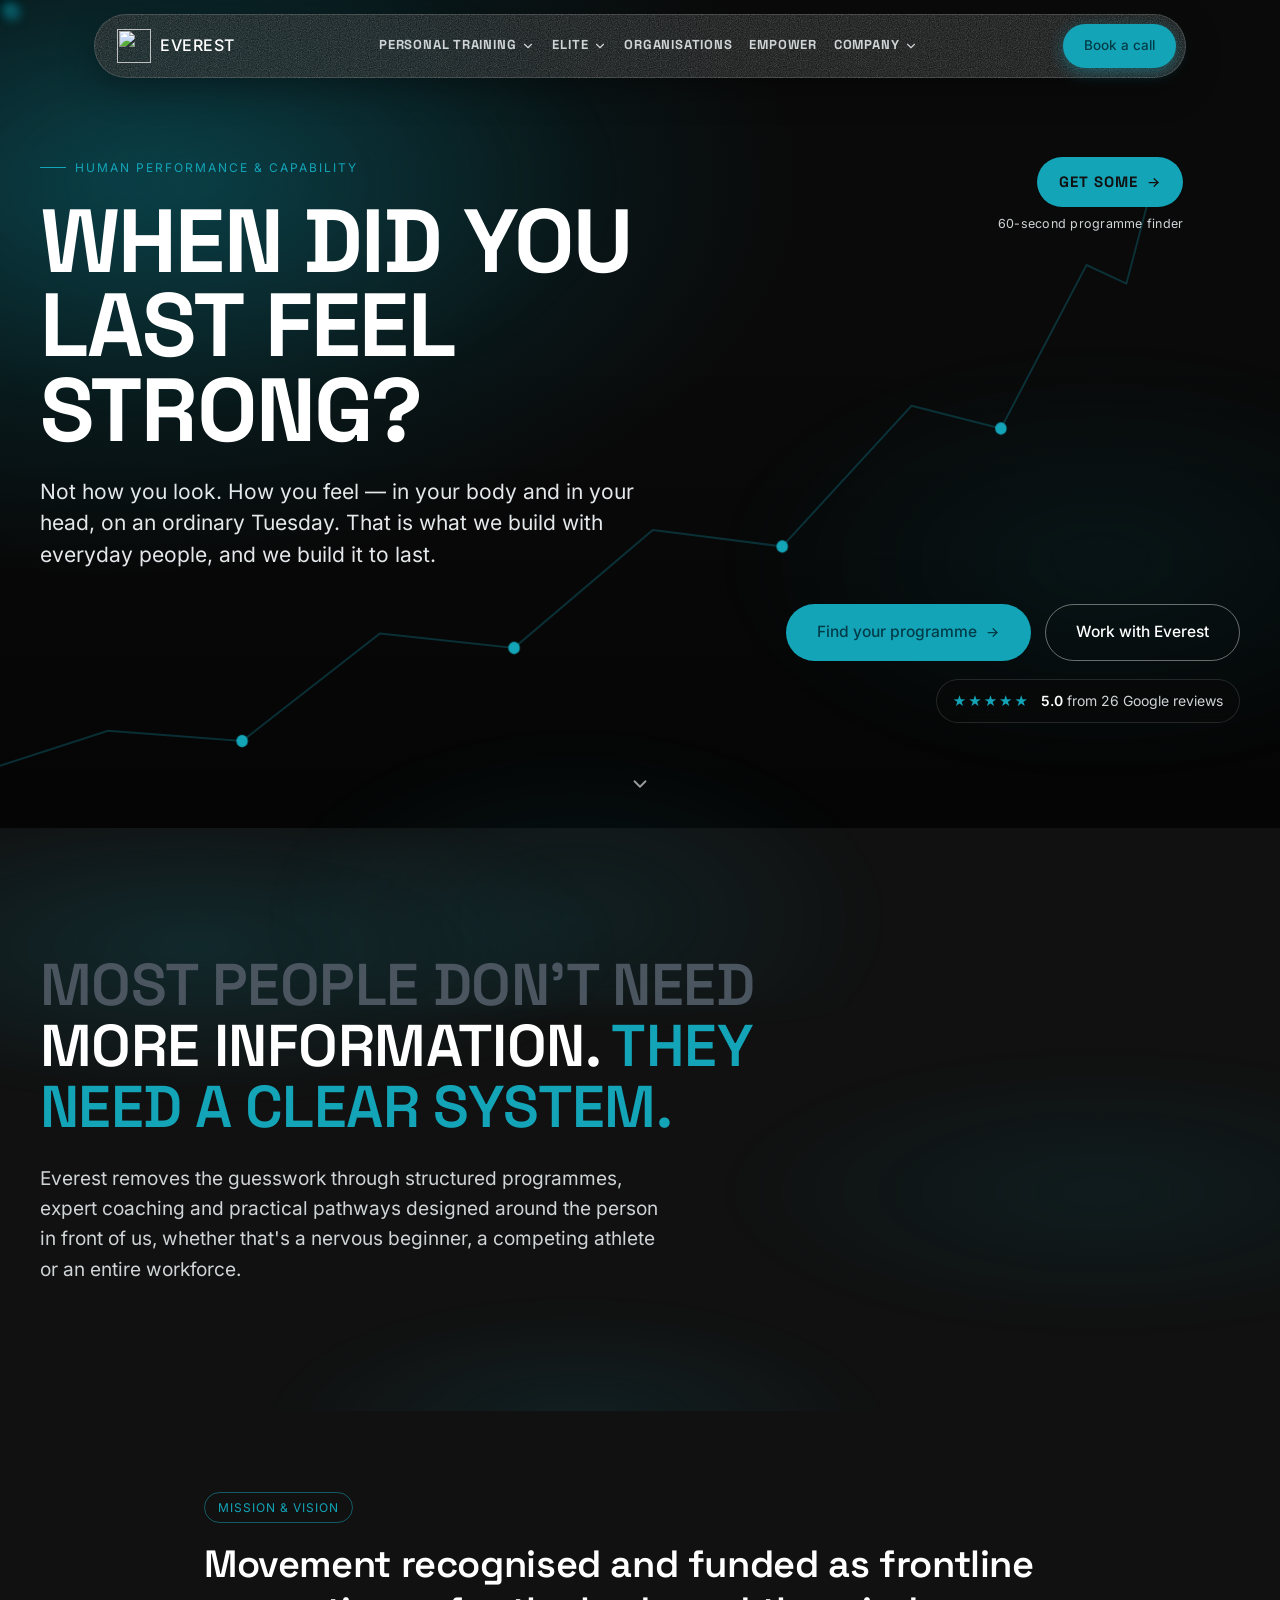
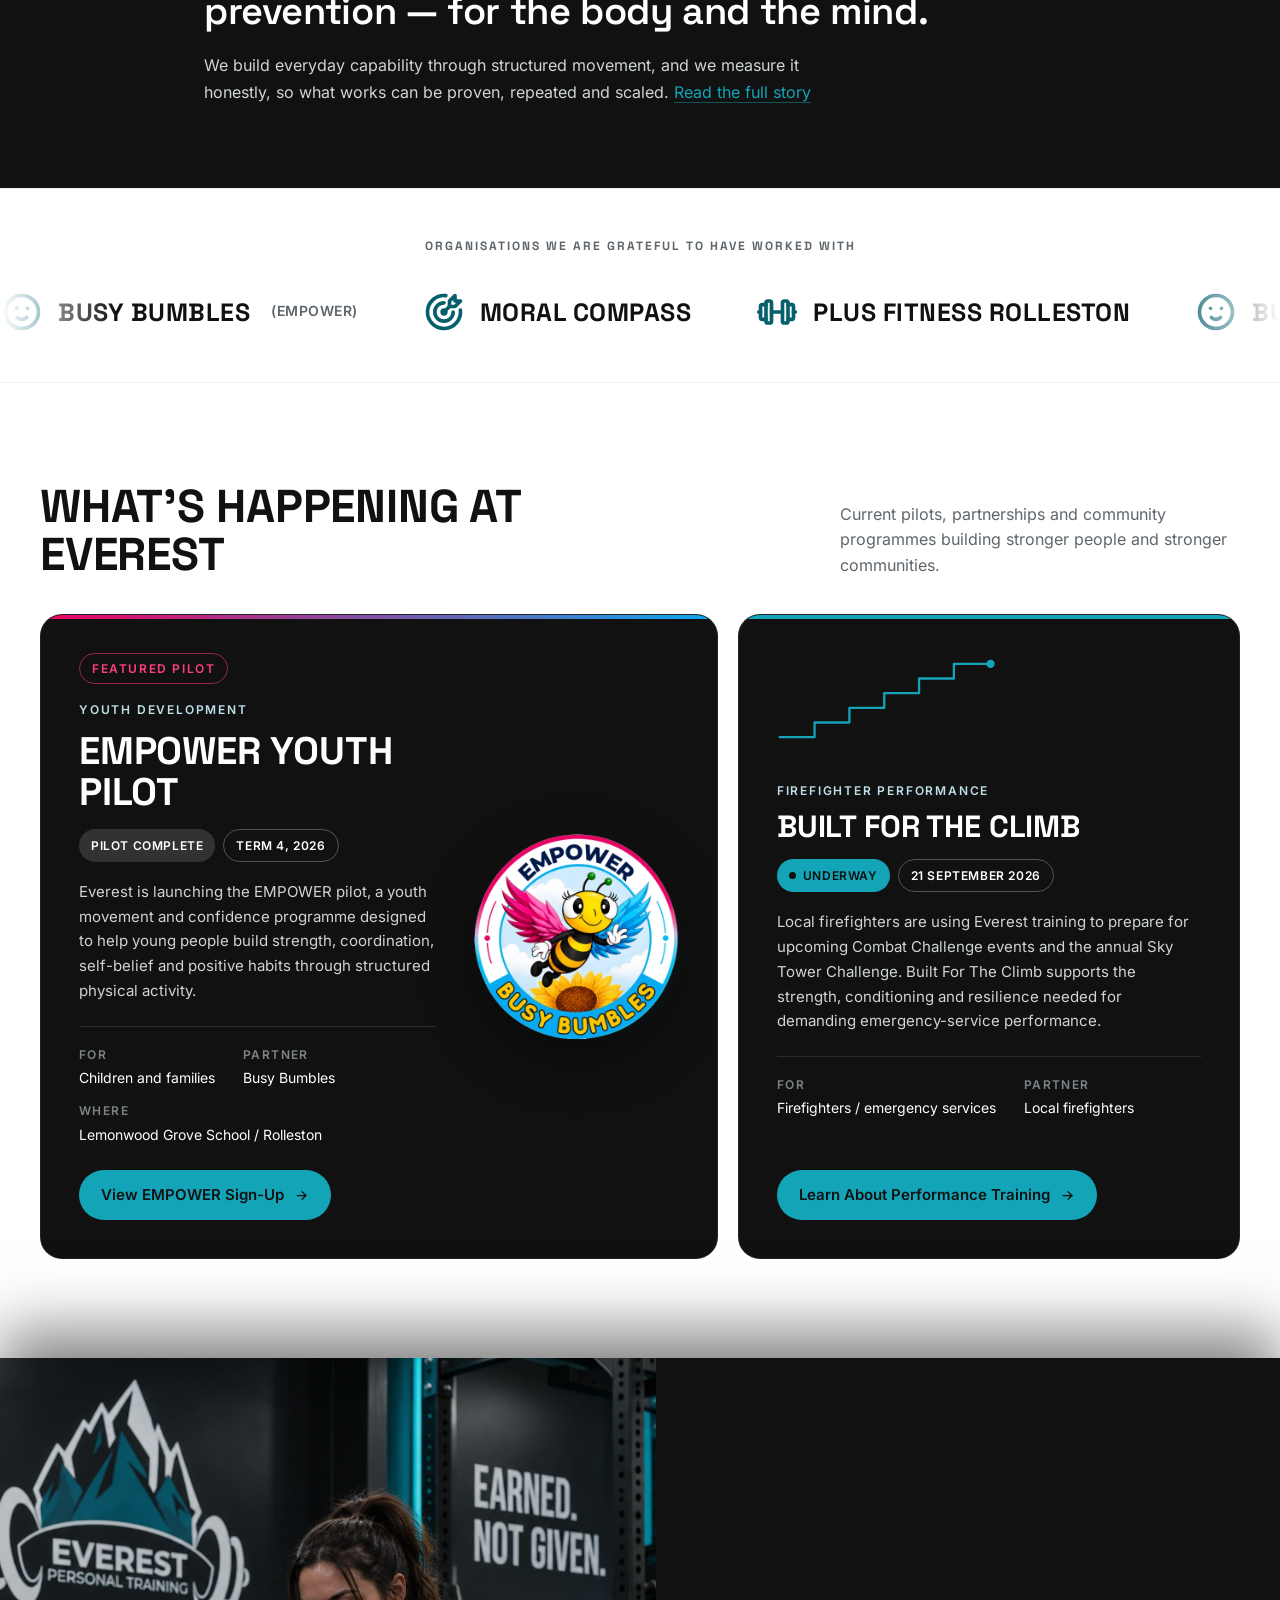
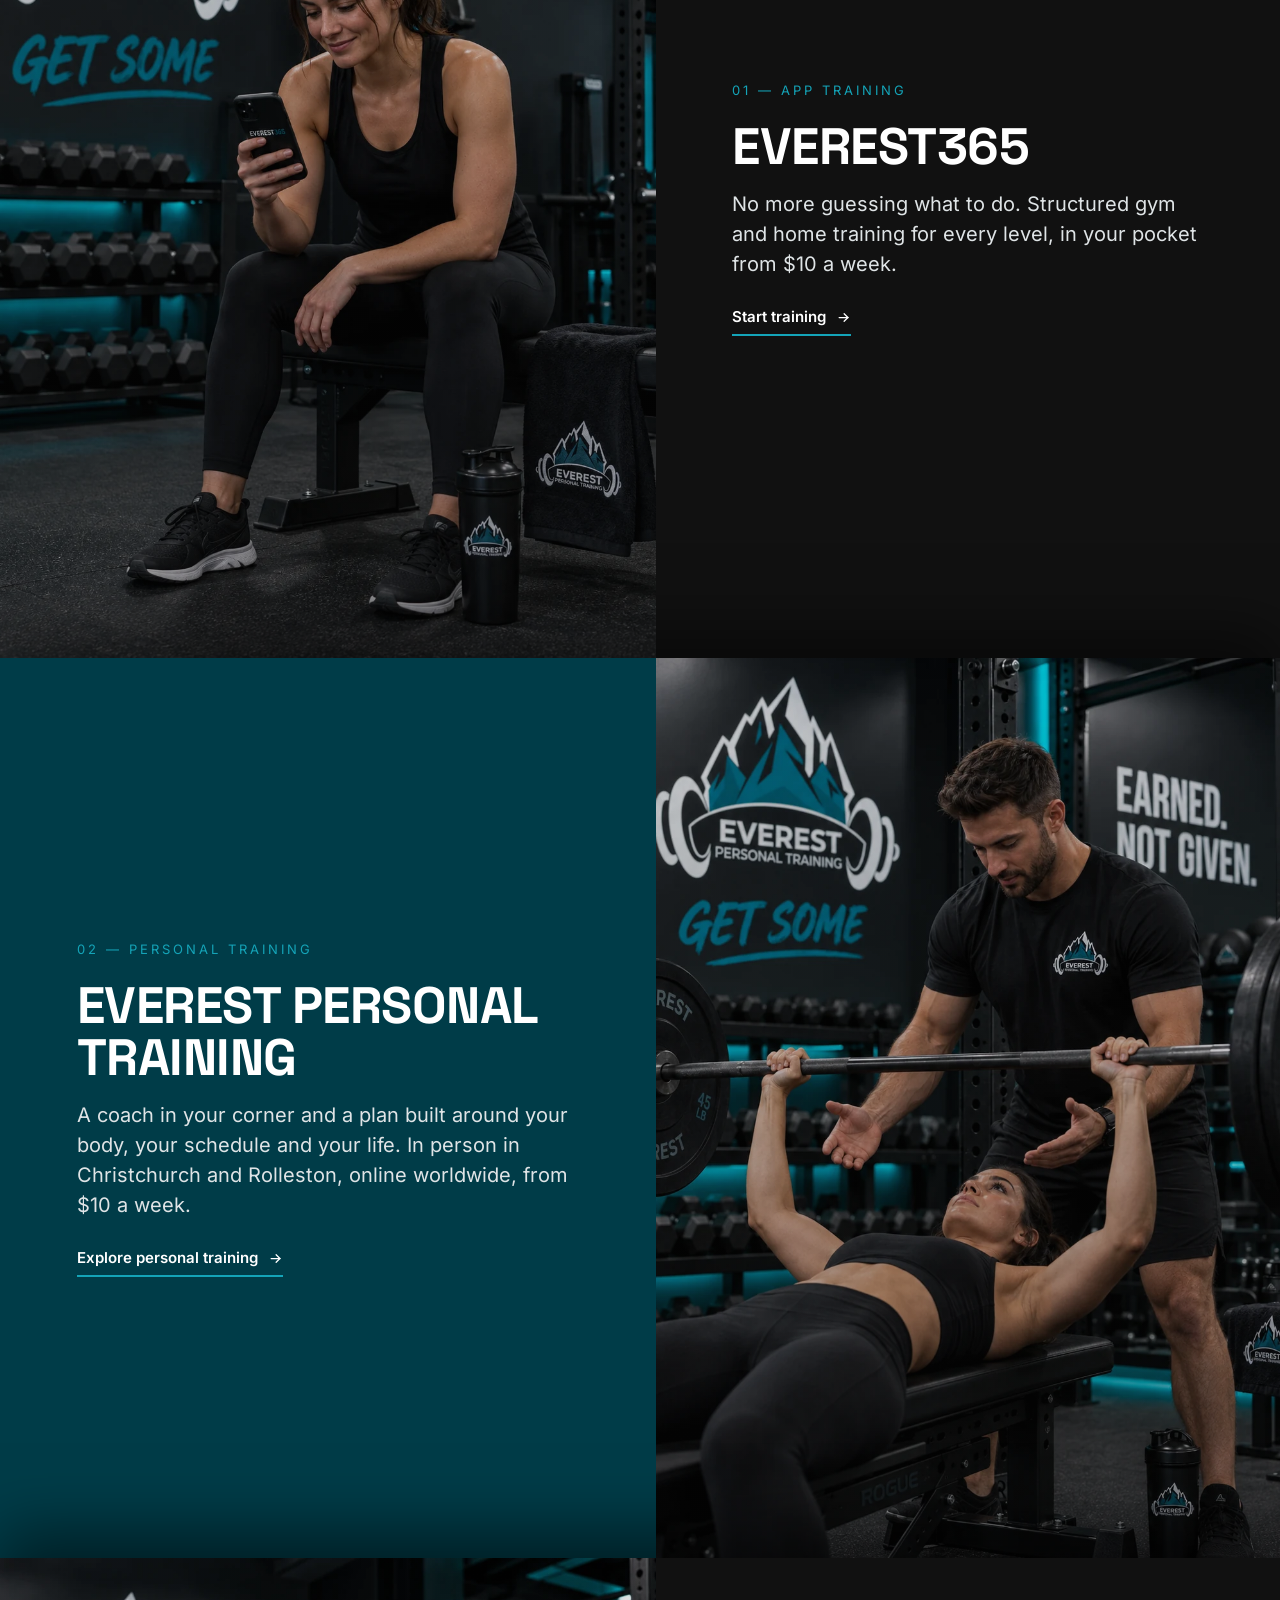
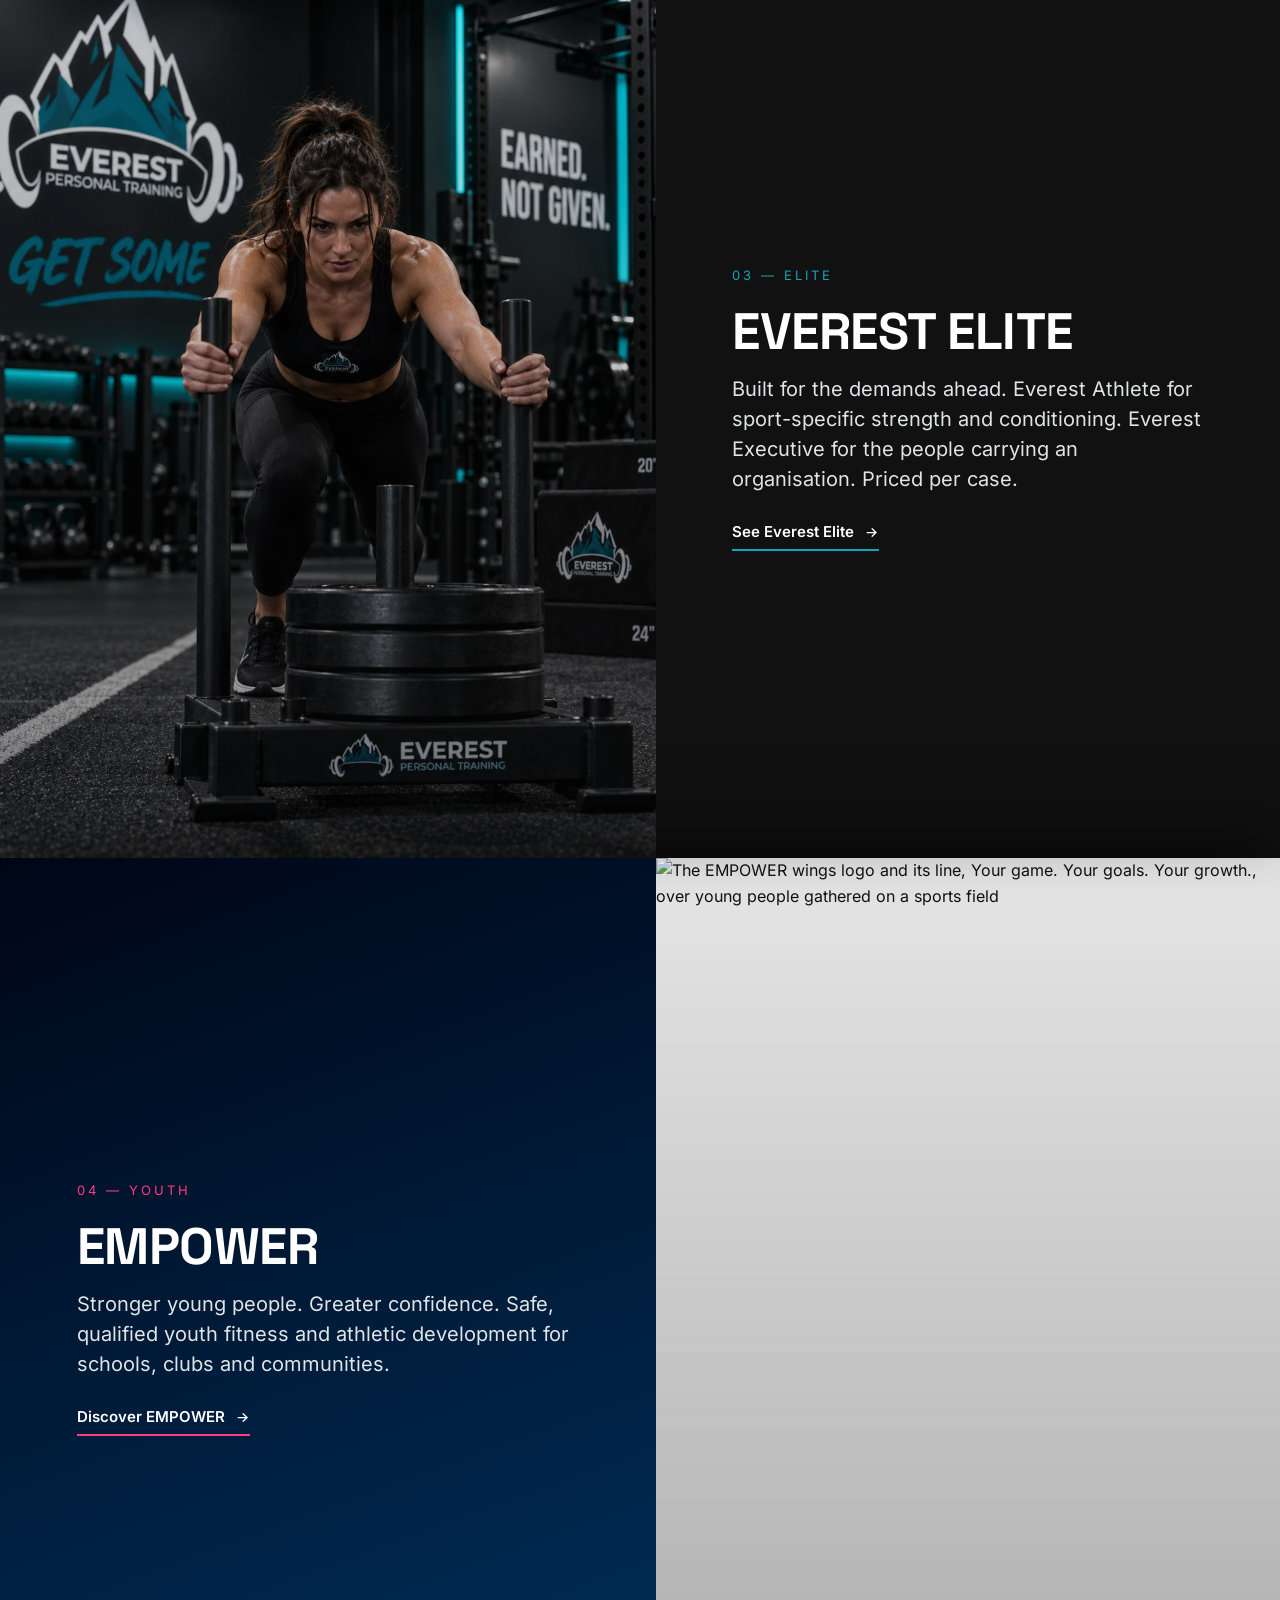
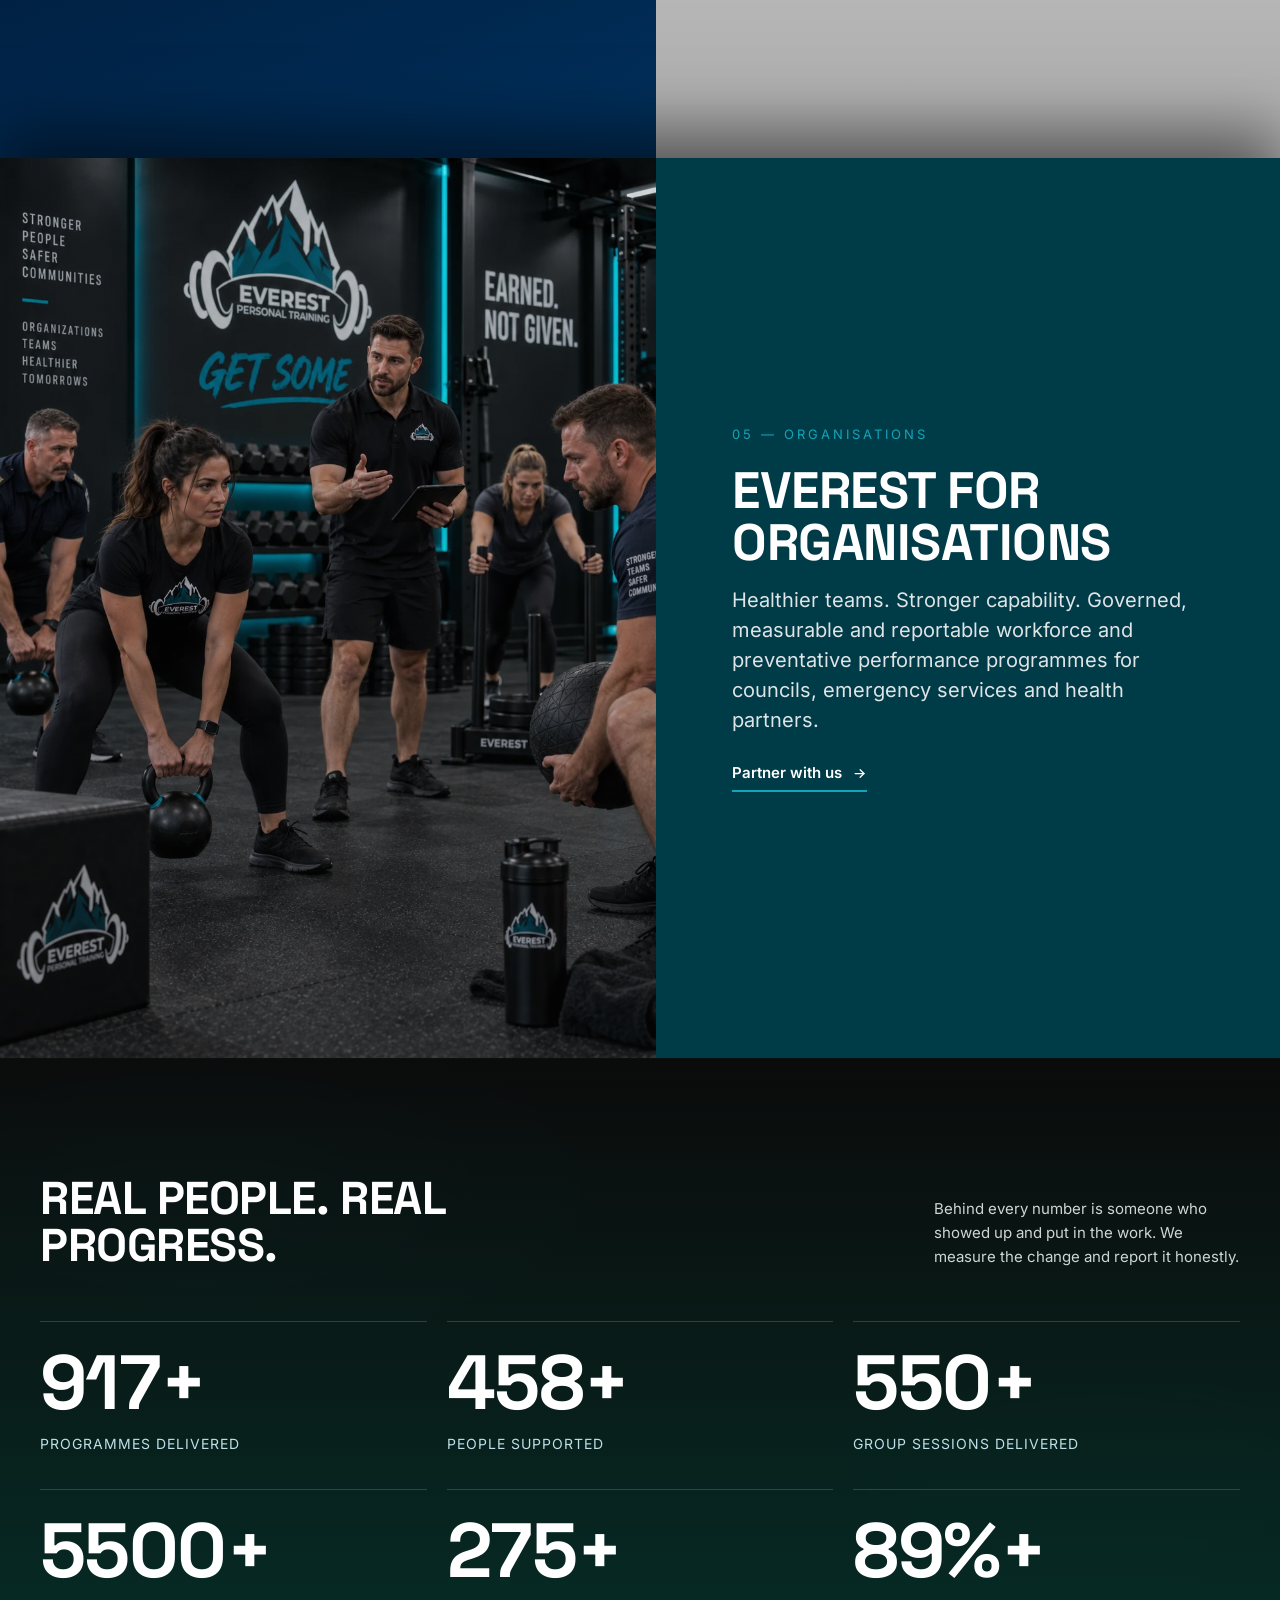
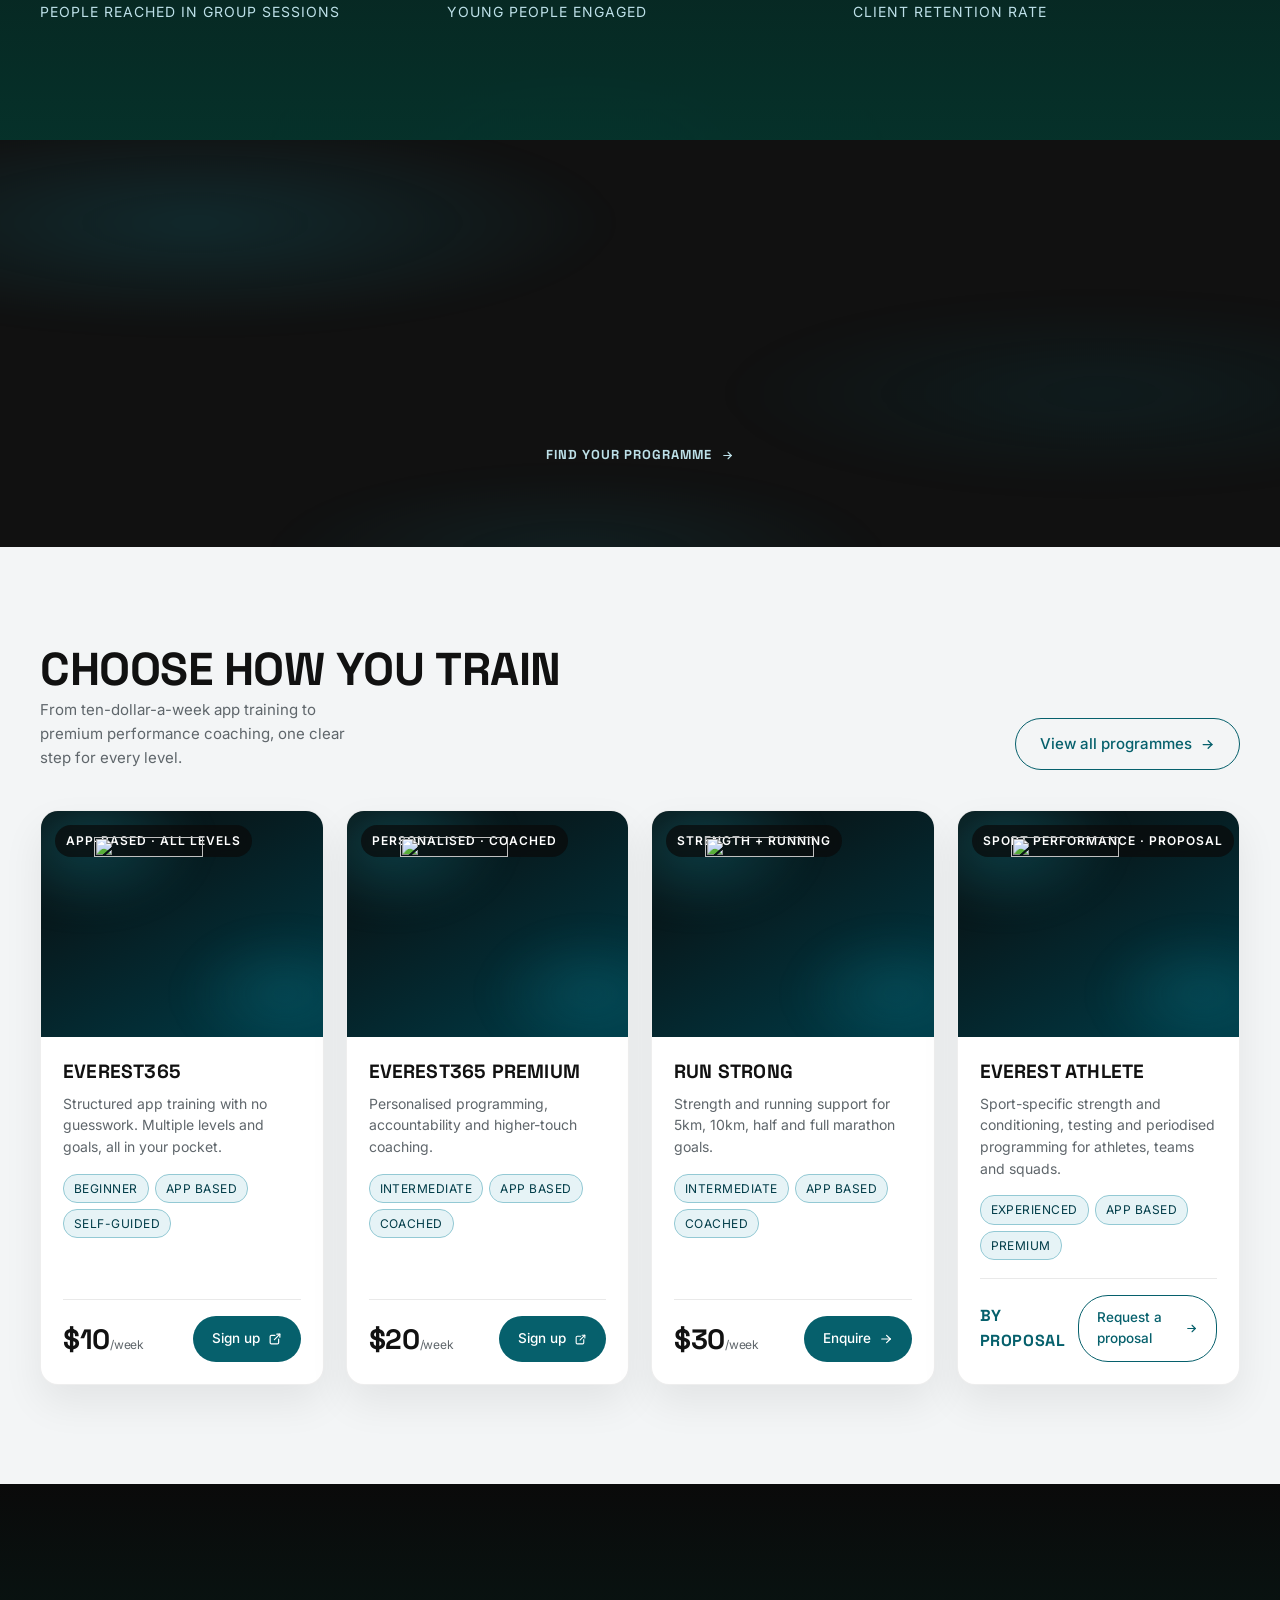
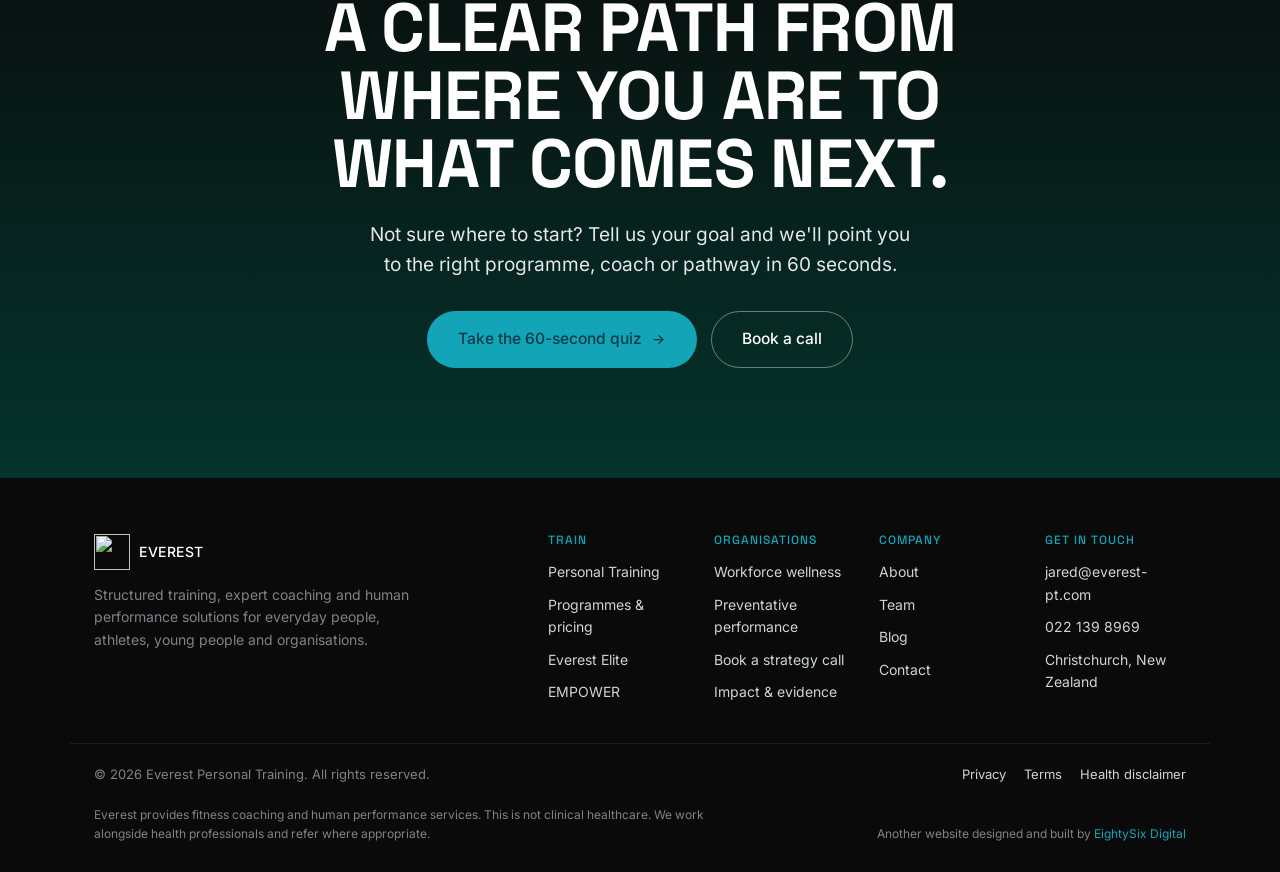
==== commit 4409d0fb: "Add cookieless analytics and a weekly SEO/AEO audit Vercel Web Analytics goes on every page. It is c" ====
--- a/index.html
+++ b/index.html
@@ -291,5 +291,9 @@
   <script src="/js/layout.js" defer></script>
   <script src="/js/main.js" defer></script>
   <script src="/js/whats-happening.js" defer></script>
+  <!-- Vercel Web Analytics: cookieless, aggregate, and served from our own
+       domain, so the site still makes no third-party request. Enable it in
+       the Vercel project (Analytics tab) or this 404s harmlessly. -->
+  <script defer src="/_vercel/insights/script.js"></script>
 </body>
 </html>
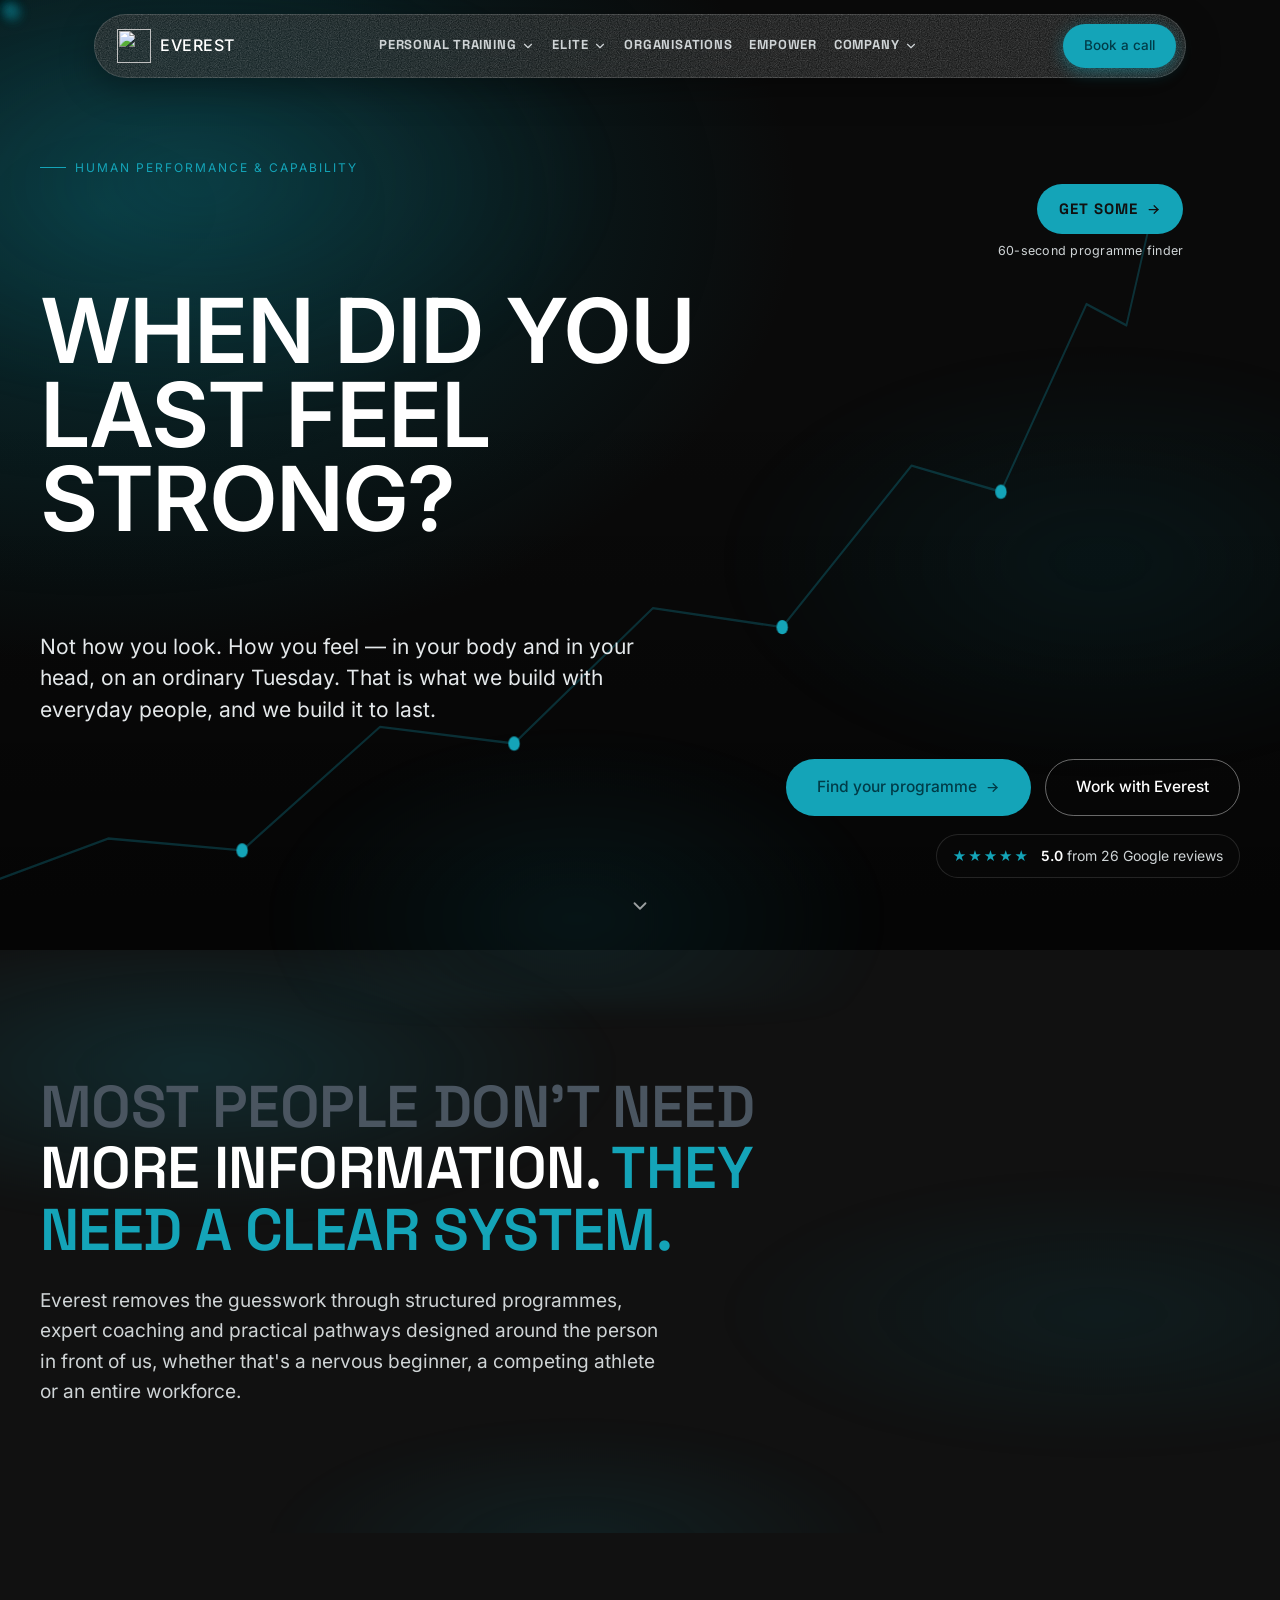
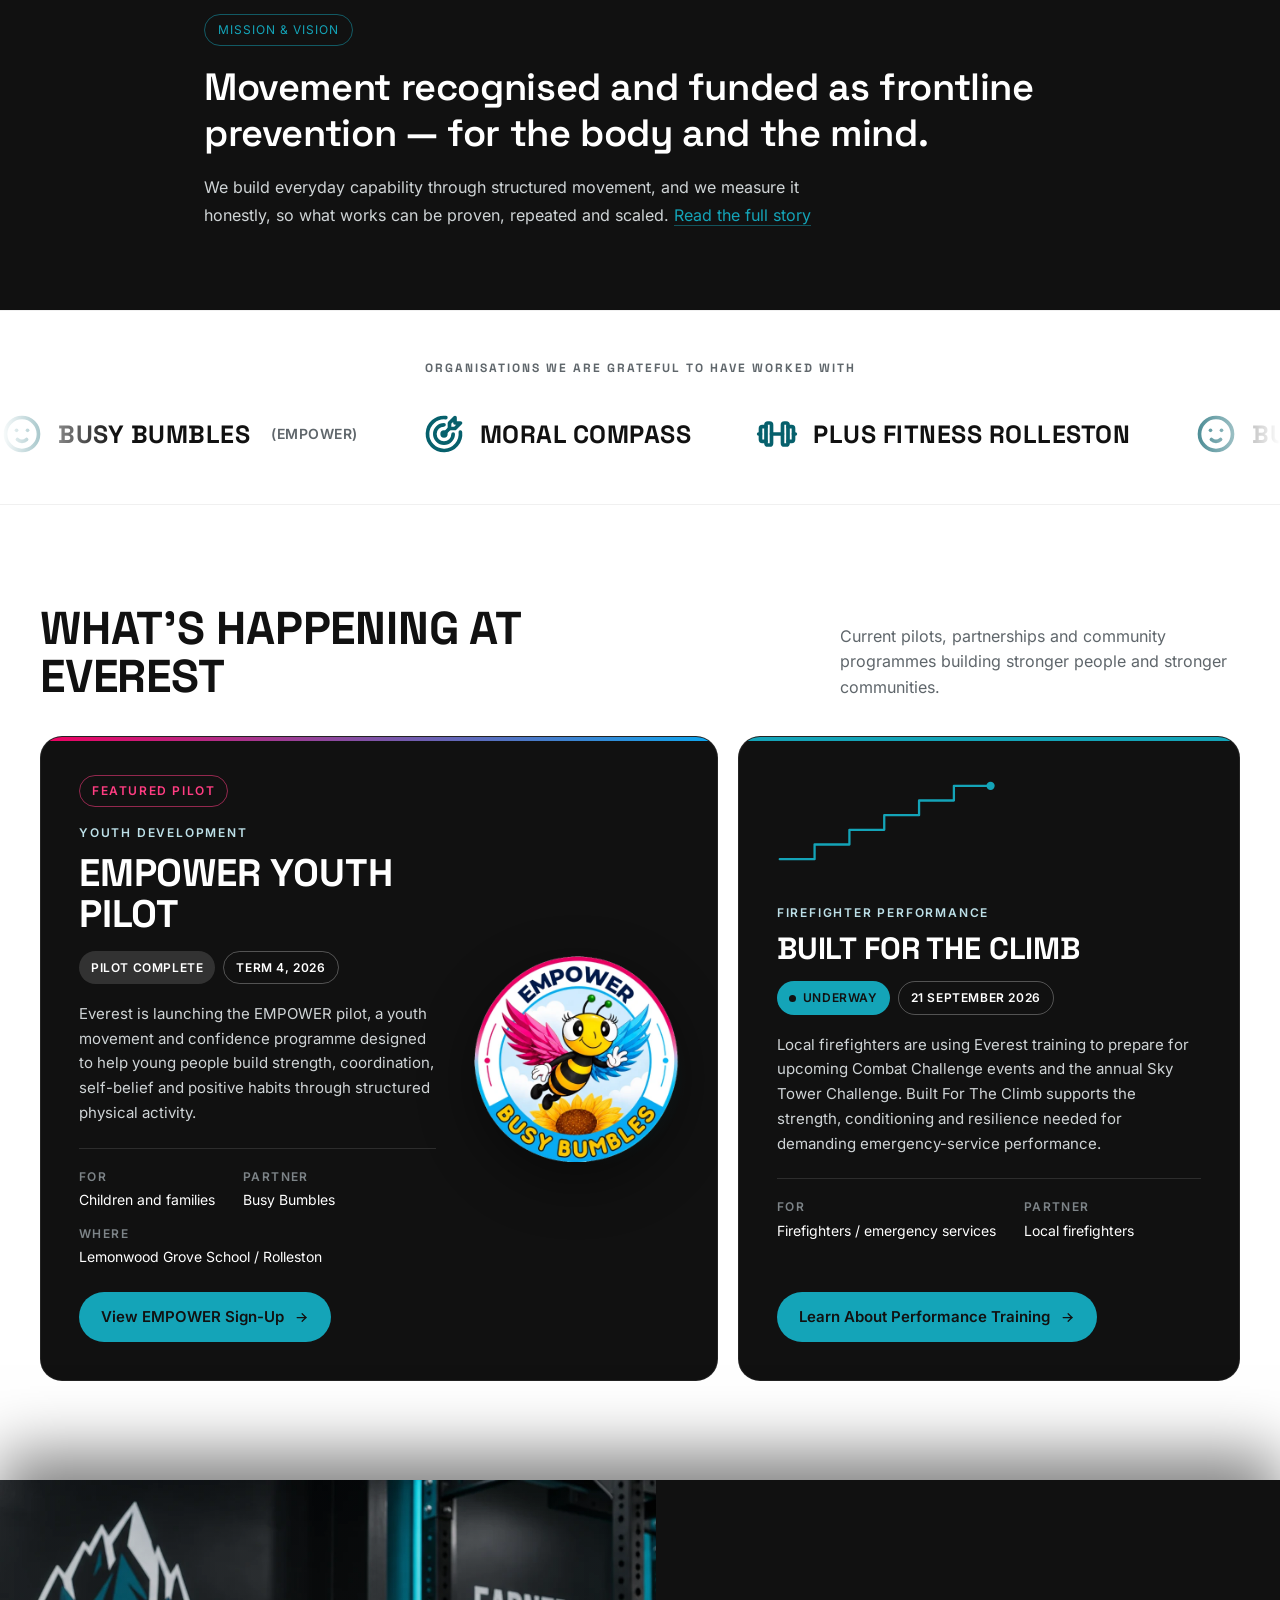
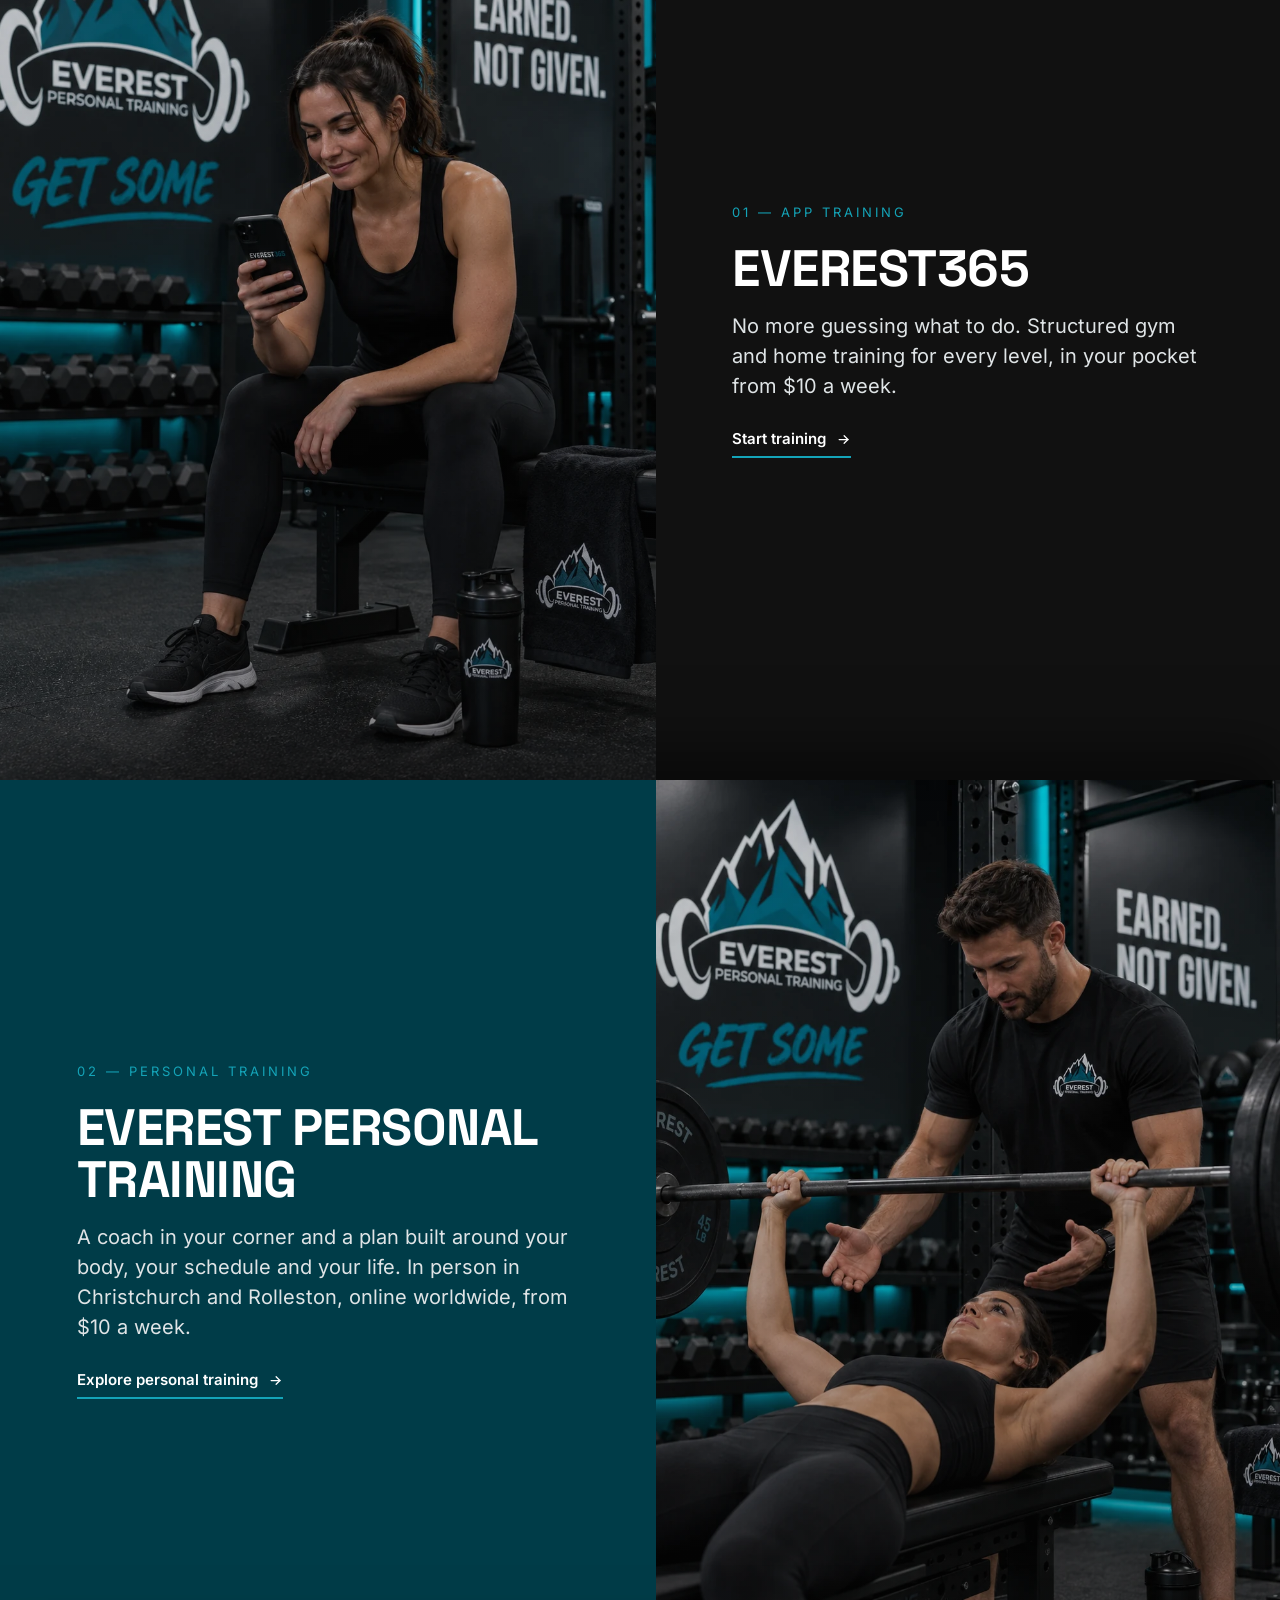
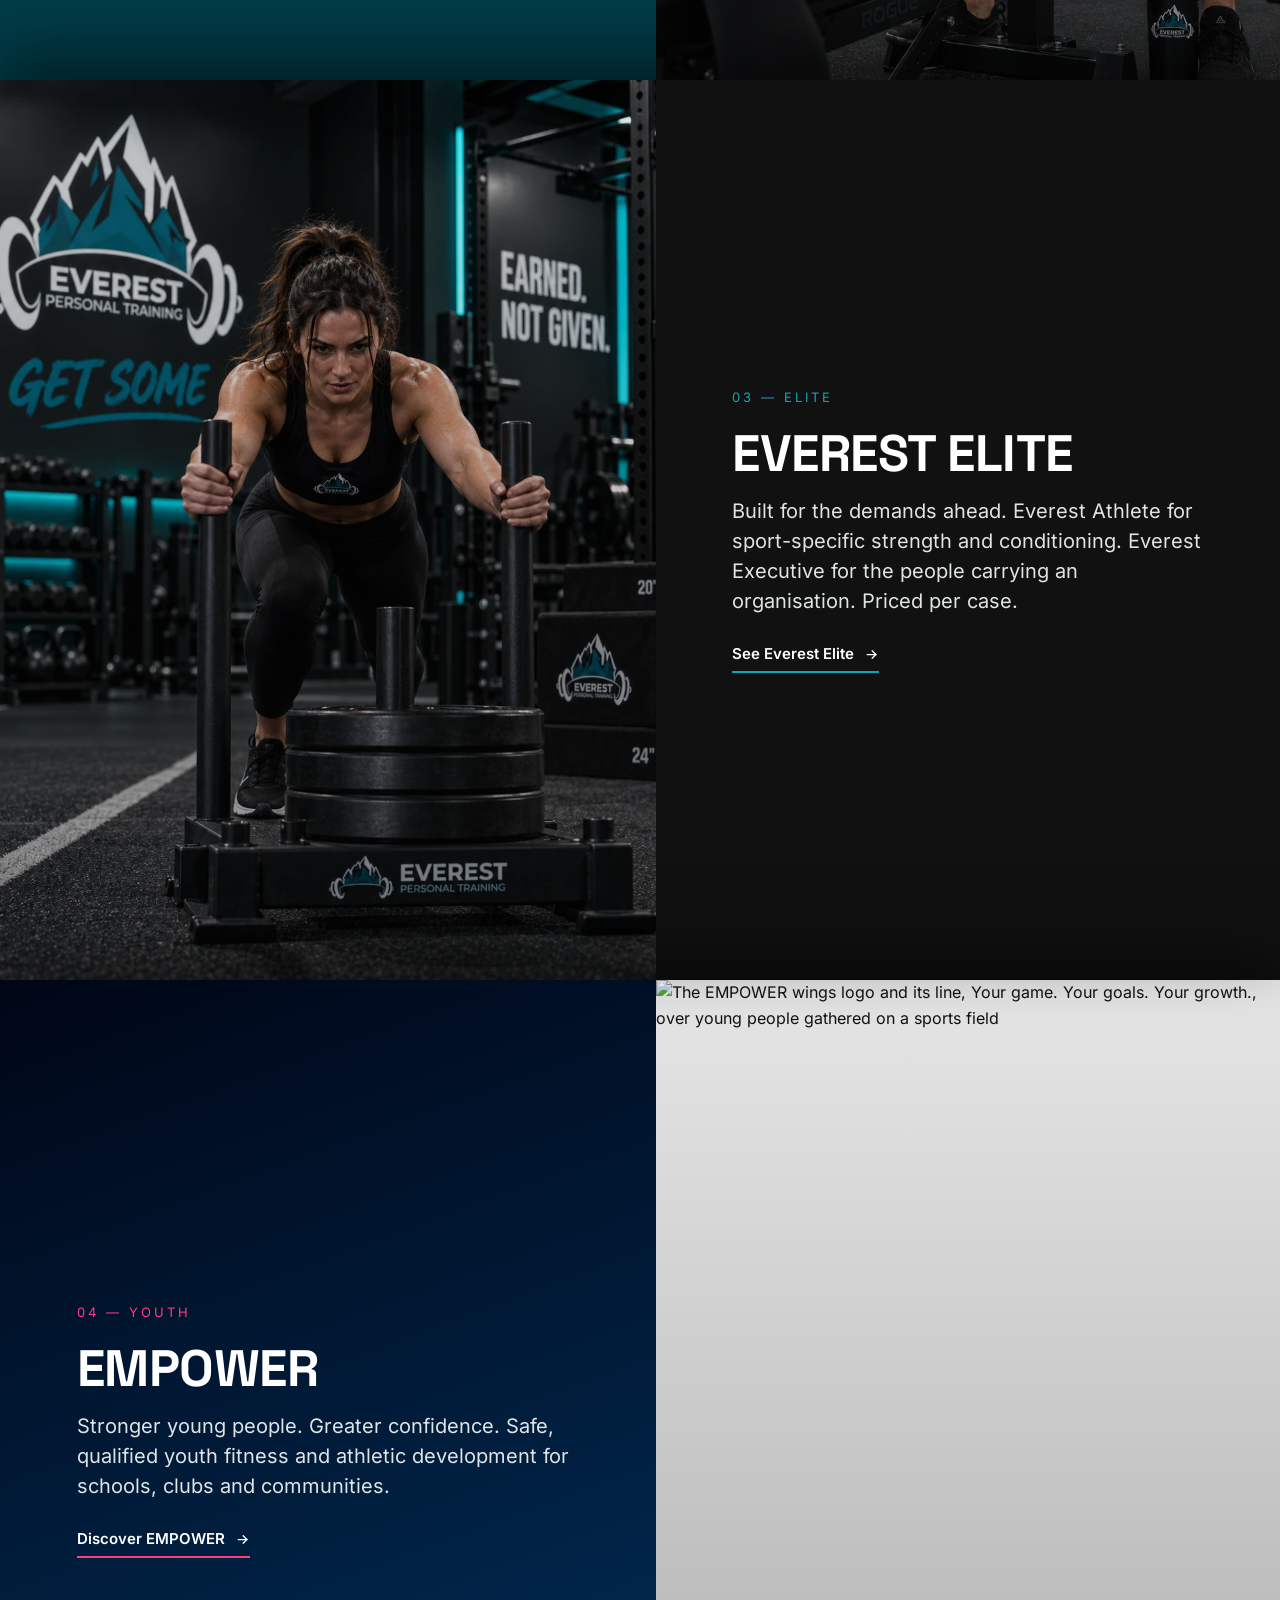
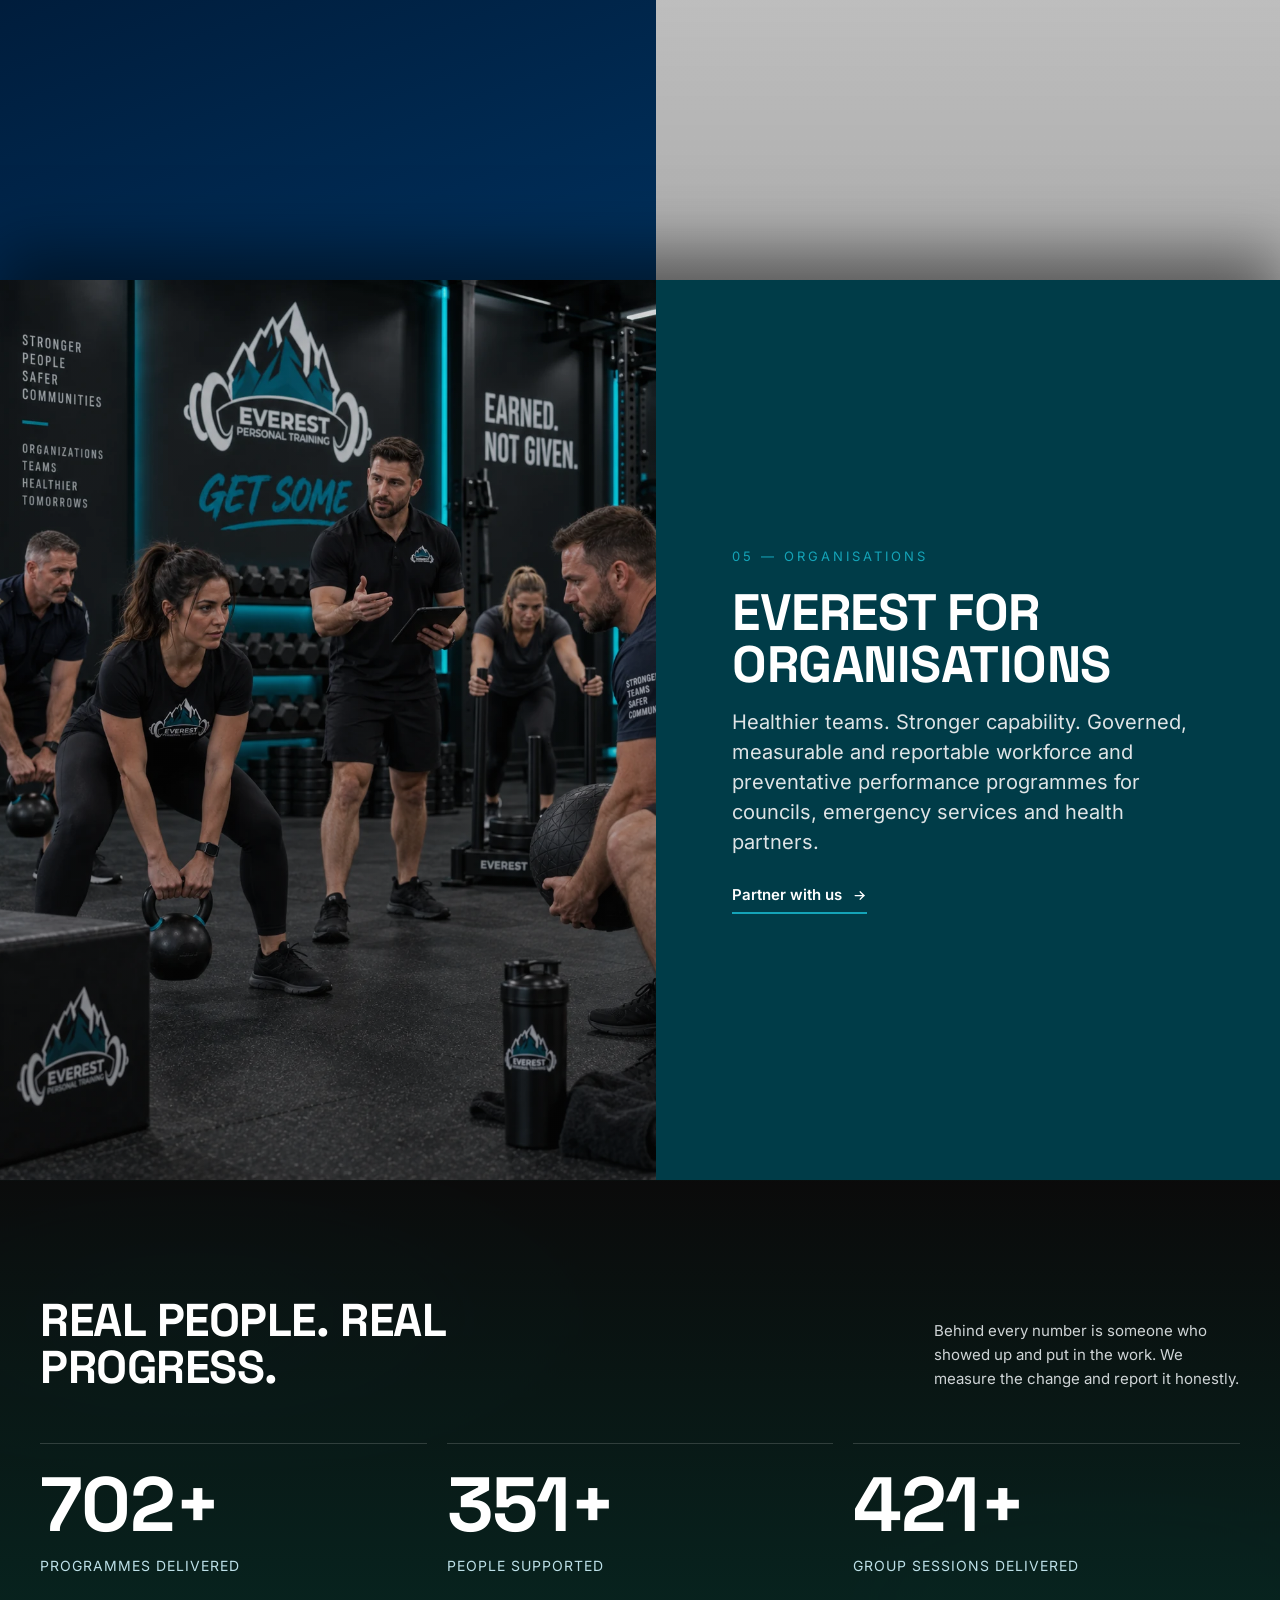
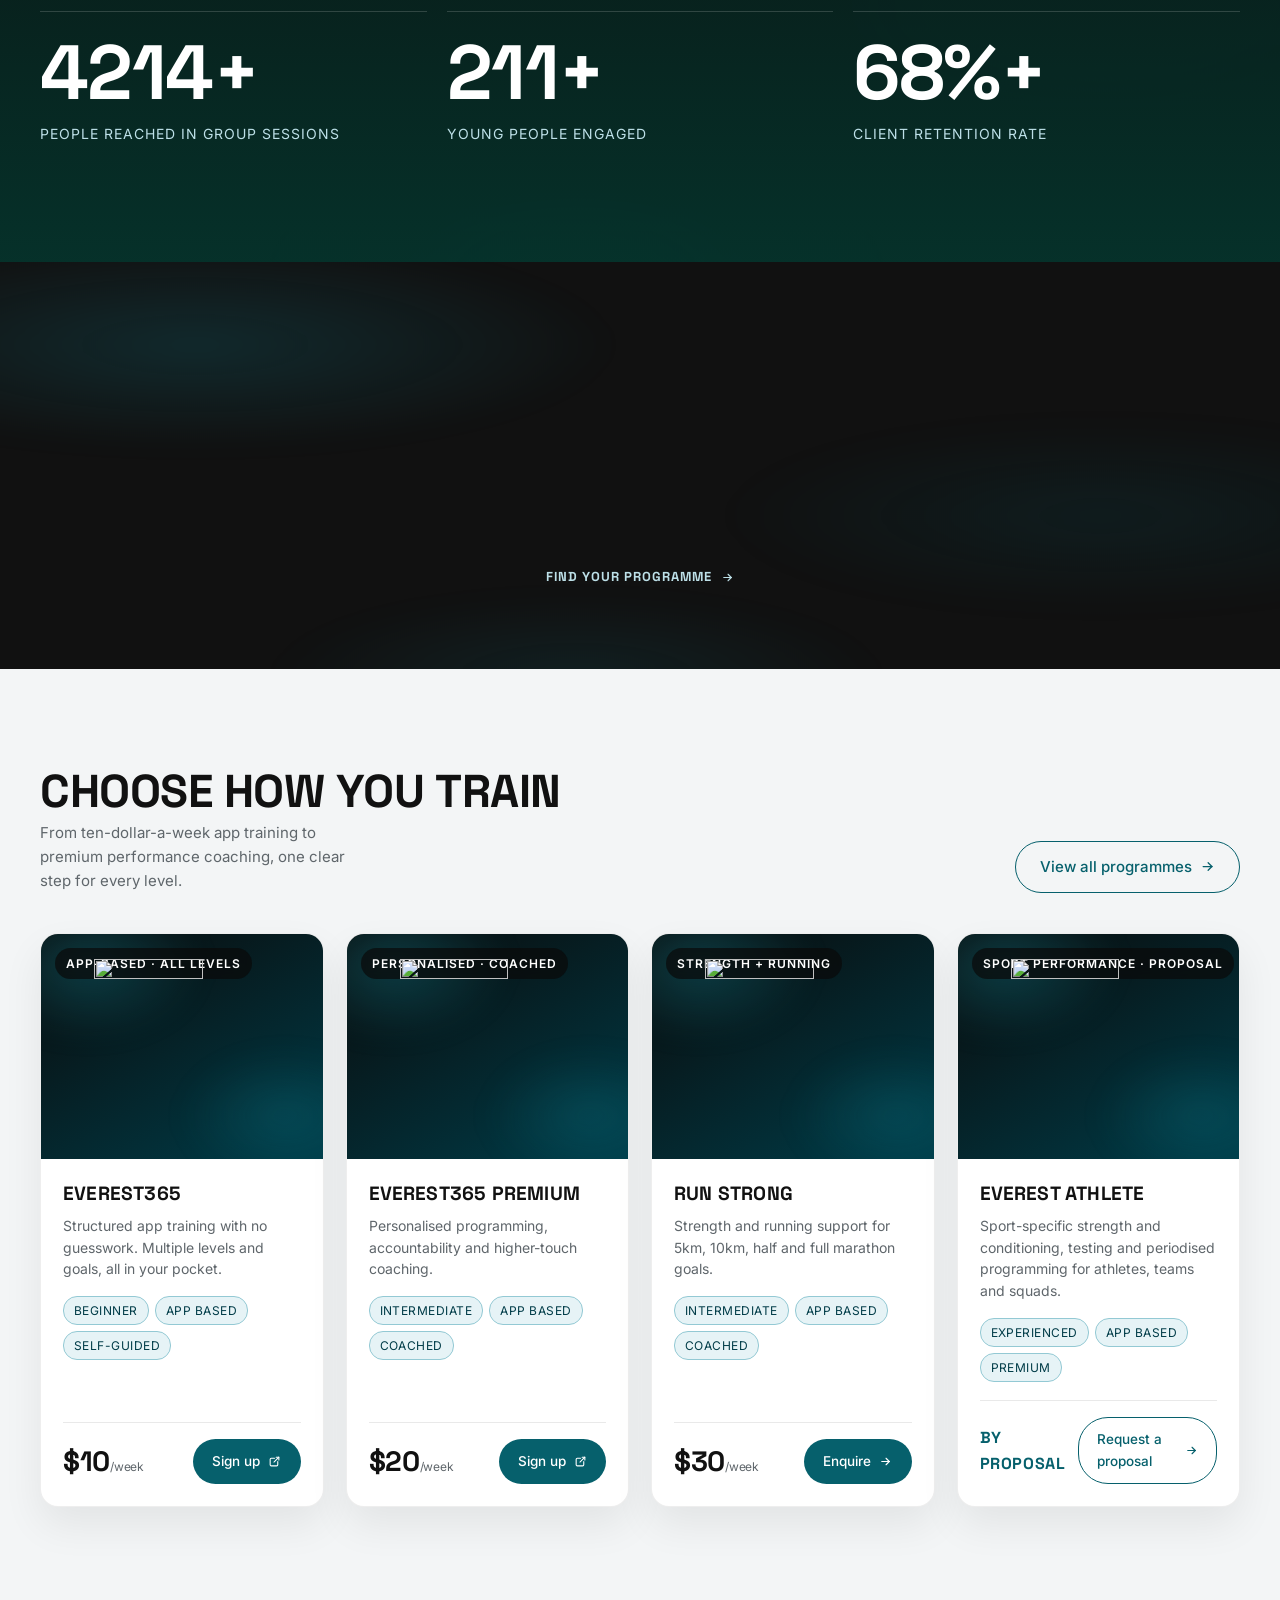
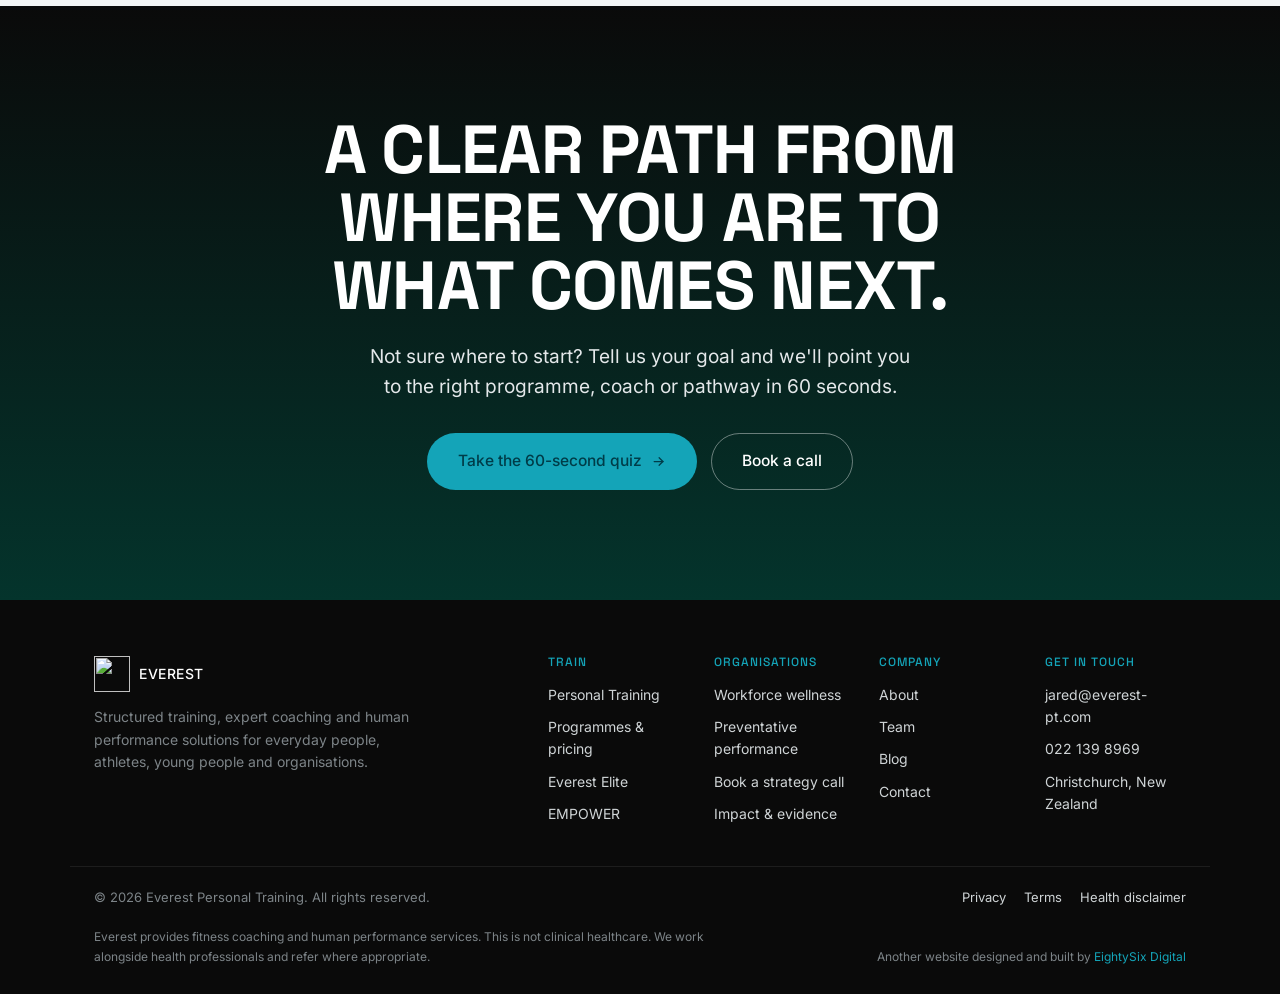
==== commit 6973d015: "Separate search titles from headlines, and fix the audit warnings The audit flagged nine blog titles" ====
--- a/index.html
+++ b/index.html
@@ -67,7 +67,7 @@
              we could make. It also moves the subject from how you look to how
              you feel, which is the whole position. One span per word — the
              delays in styles.css run to seven. -->
-        <h1 aria-hidden="true" class="climb-title"><span>WHEN</span> <span>DID</span> <span>YOU</span> <span>LAST</span> <span>FEEL</span> <span>STRONG?</span></h1>
+        <p aria-hidden="true" class="climb-title"><span>WHEN</span> <span>DID</span> <span>YOU</span> <span>LAST</span> <span>FEEL</span> <span>STRONG?</span></p>
         <p class="sub">Not how you look. How you feel &mdash; in your body and in your head, on an ordinary Tuesday. That is what we build with everyday people, and we build it to last.</p>
         <div class="cine-actions">
           <a class="btn btn-accent" href="#products">Find your programme <i class="ti ti-arrow-right" aria-hidden="true"></i></a>
--- a/css/styles.css
+++ b/css/styles.css
@@ -920,7 +920,7 @@
 /* Trimmed from 116px/15ch. At the old size the headline alone ran three lines
    deep and pushed the copy beneath it across the line's midpoint, which sits
    at 64% height where the text column reaches. */
-.cine-hero h1 { font-size: clamp(40px, 7vw, 96px); line-height: .94; font-weight: 700;
+.cine-hero .climb-title { font-size: clamp(40px, 7vw, 96px); line-height: .94; font-weight: 700;
   letter-spacing: -0.02em; text-transform: uppercase; max-width: 13ch; }
 
 /* Hero title emerges a word at a time out of the background image: each word
@@ -933,26 +933,26 @@
    The visible h1 is aria-hidden; the real heading for assistive tech and search
    engines is the .visually-hidden h1 at the top of the page, so nothing is
    hidden from them while this plays. */
-.cine-hero h1.climb-title { perspective: 820px; perspective-origin: 24% 55%; }
-.cine-hero h1.climb-title span { display: inline-block; opacity: 0;
+.cine-hero .climb-title { perspective: 820px; perspective-origin: 24% 55%; }
+.cine-hero .climb-title span { display: inline-block; opacity: 0;
   transform: translateZ(-560px);
   animation: wordEmerge .85s cubic-bezier(.17,.78,.3,1) forwards;
   will-change: transform, opacity, filter; }
-.cine-hero h1.climb-title span:nth-child(1) { animation-delay: 1.2s; }
-.cine-hero h1.climb-title span:nth-child(2) { animation-delay: 1.75s; }
-.cine-hero h1.climb-title span:nth-child(3) { animation-delay: 2.3s; }
-.cine-hero h1.climb-title span:nth-child(4) { animation-delay: 2.85s; }
-.cine-hero h1.climb-title span:nth-child(5) { animation-delay: 3.4s; }
-.cine-hero h1.climb-title span:nth-child(6) { animation-delay: 3.95s; }
-.cine-hero h1.climb-title span:nth-child(7) { animation-delay: 4.5s; }
+.cine-hero .climb-title span:nth-child(1) { animation-delay: 1.2s; }
+.cine-hero .climb-title span:nth-child(2) { animation-delay: 1.75s; }
+.cine-hero .climb-title span:nth-child(3) { animation-delay: 2.3s; }
+.cine-hero .climb-title span:nth-child(4) { animation-delay: 2.85s; }
+.cine-hero .climb-title span:nth-child(5) { animation-delay: 3.4s; }
+.cine-hero .climb-title span:nth-child(6) { animation-delay: 3.95s; }
+.cine-hero .climb-title span:nth-child(7) { animation-delay: 4.5s; }
 @keyframes wordEmerge {
   0%   { opacity: 0; transform: translateZ(-560px); filter: blur(11px); }
   40%  { opacity: 1; }
   100% { opacity: 1; transform: translateZ(0); filter: blur(0); }
 }
 @media (prefers-reduced-motion: reduce) {
-  .cine-hero h1.climb-title { perspective: none; }
-  .cine-hero h1.climb-title span { animation: none; opacity: 1; transform: none; filter: none; }
+  .cine-hero .climb-title { perspective: none; }
+  .cine-hero .climb-title span { animation: none; opacity: 1; transform: none; filter: none; }
 }
 .cine-hero .sub { font-family: var(--font); font-size: clamp(16px, 1.8vw, 21px);
   color: #e4e8ea; max-width: 620px; margin: 24px 0 34px; line-height: 1.5; }
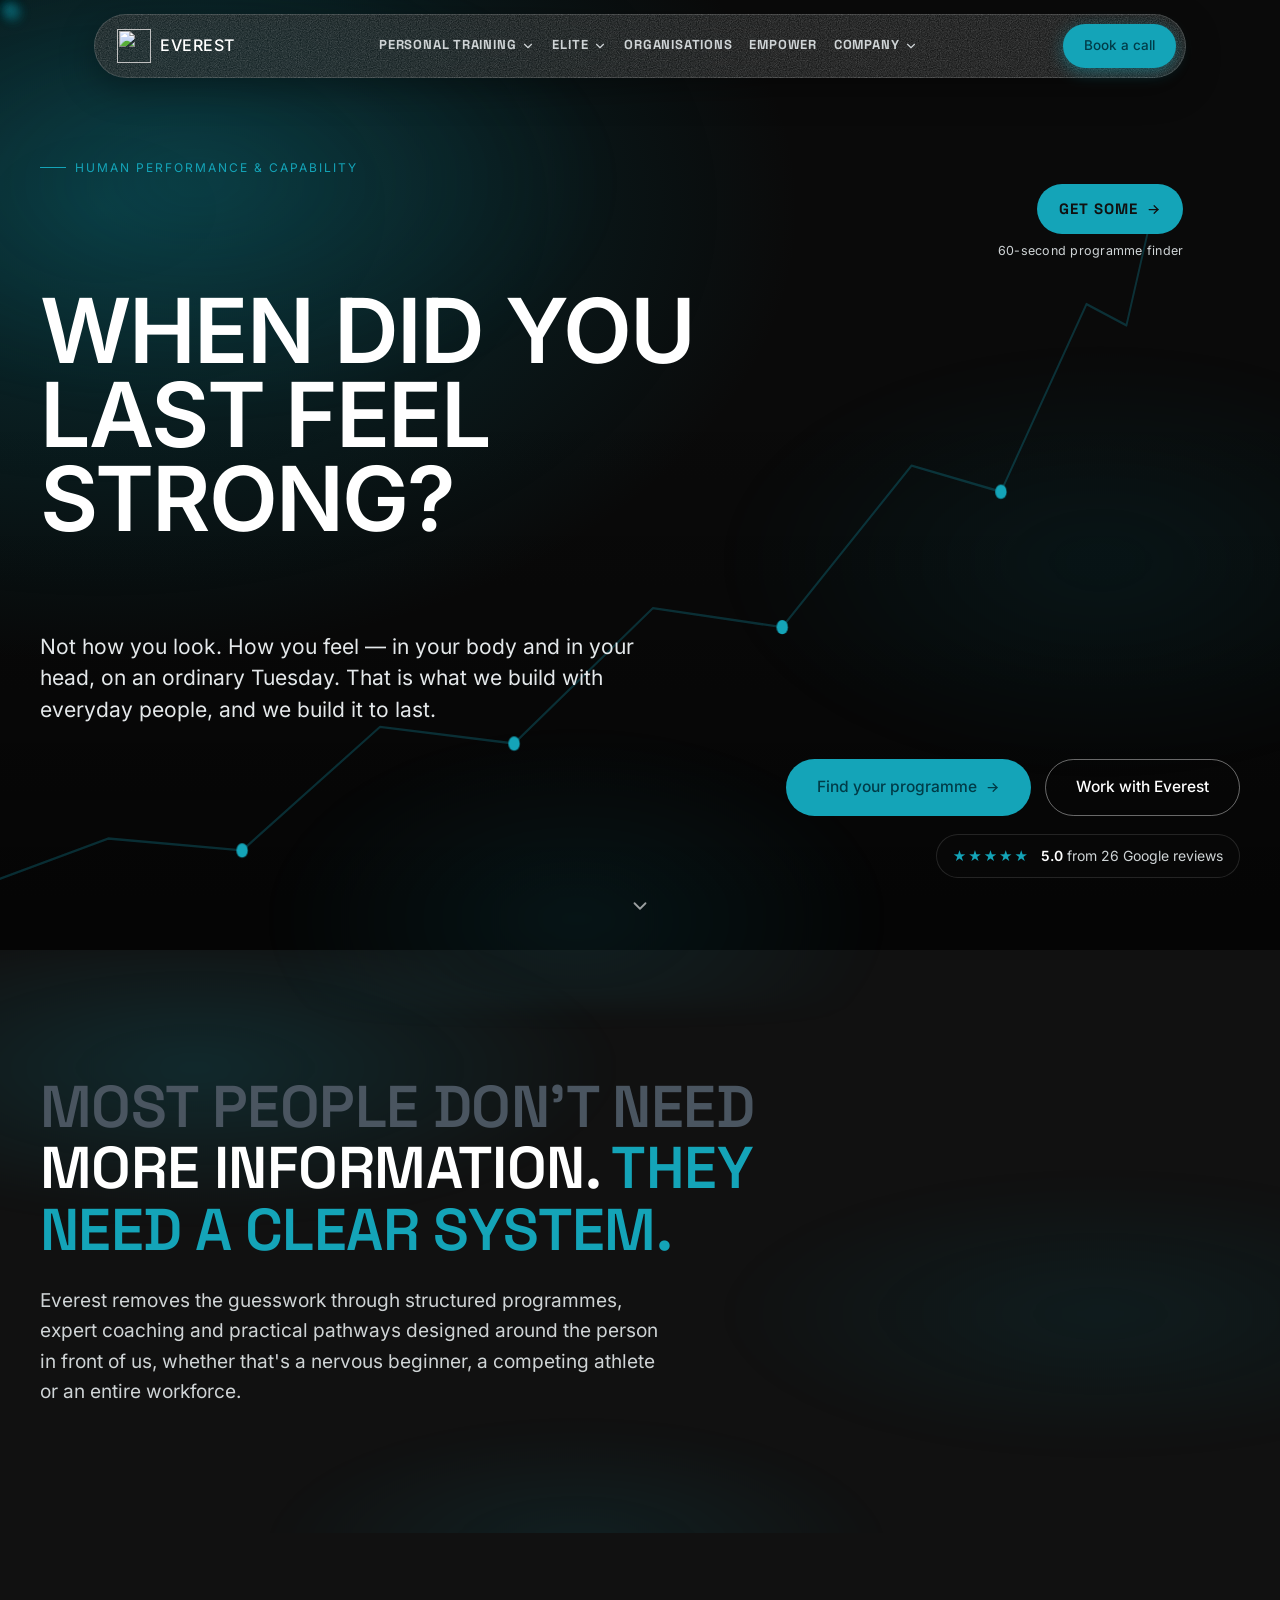
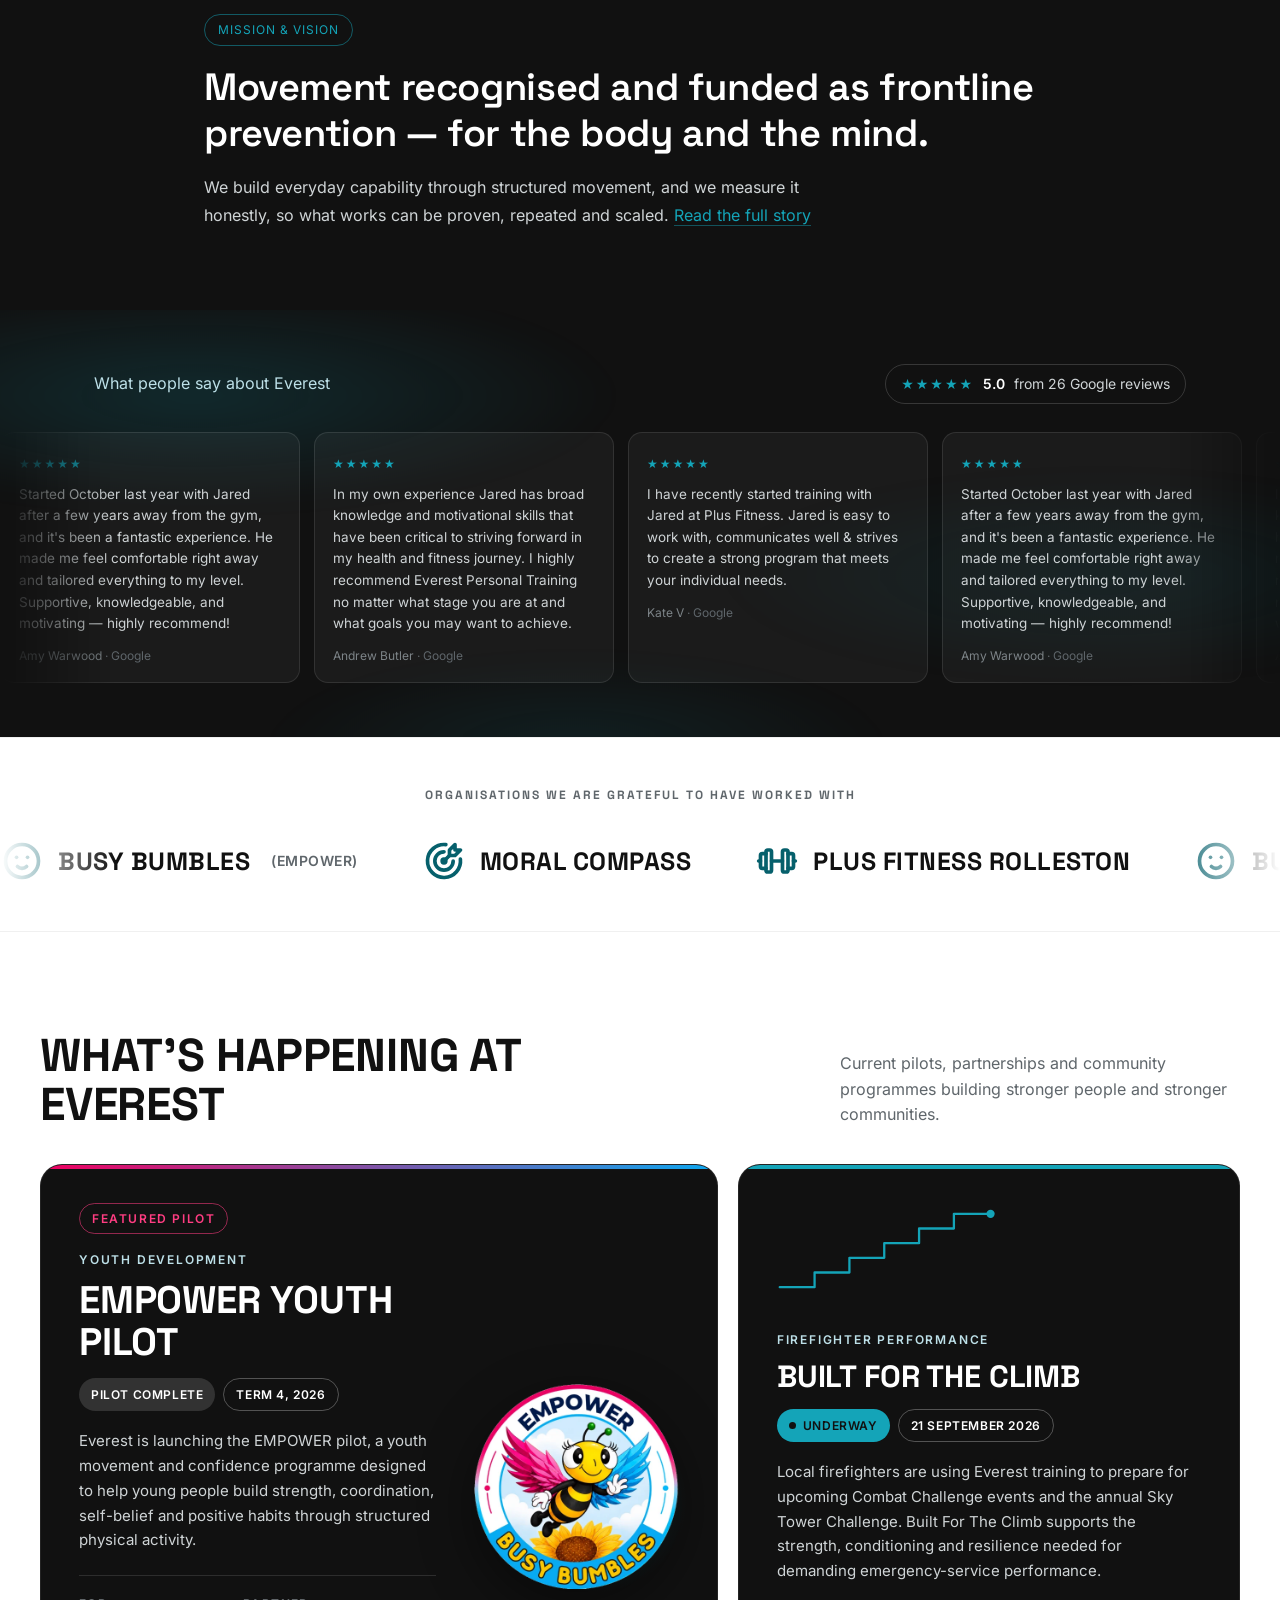
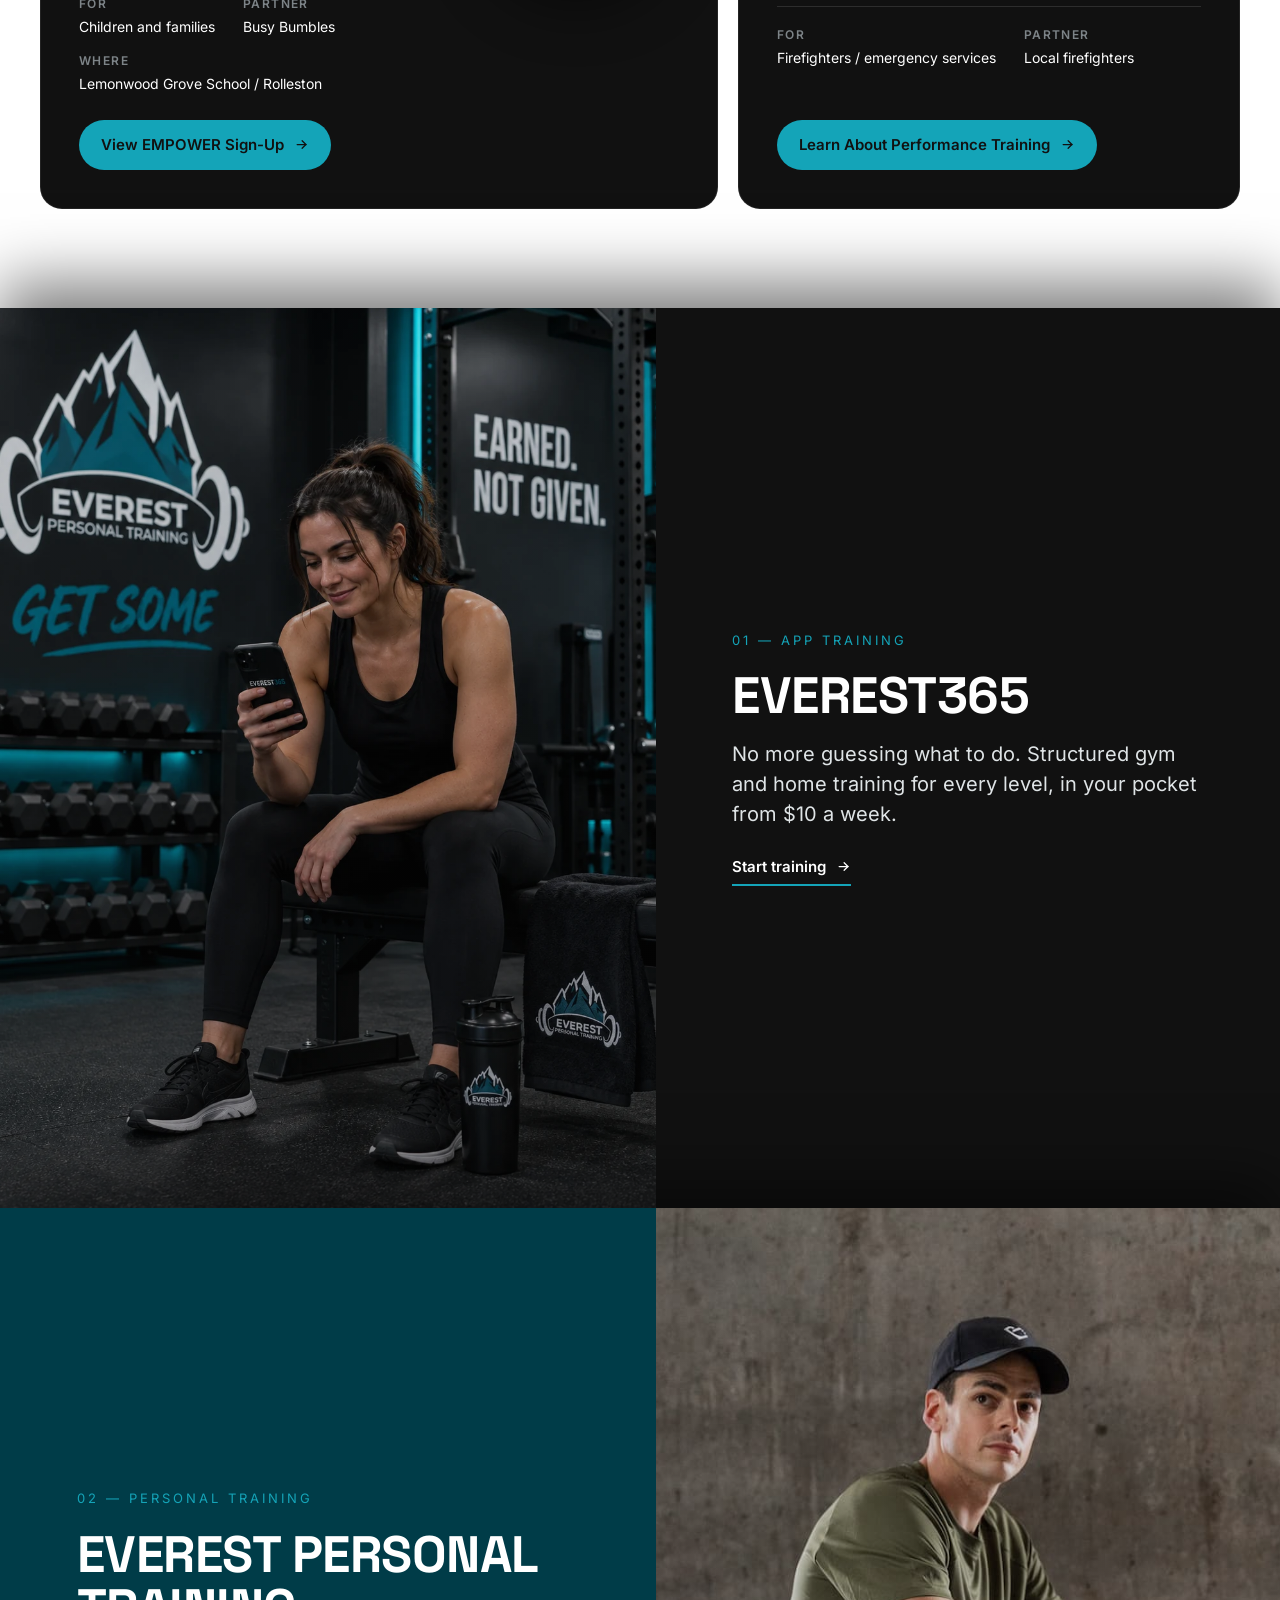
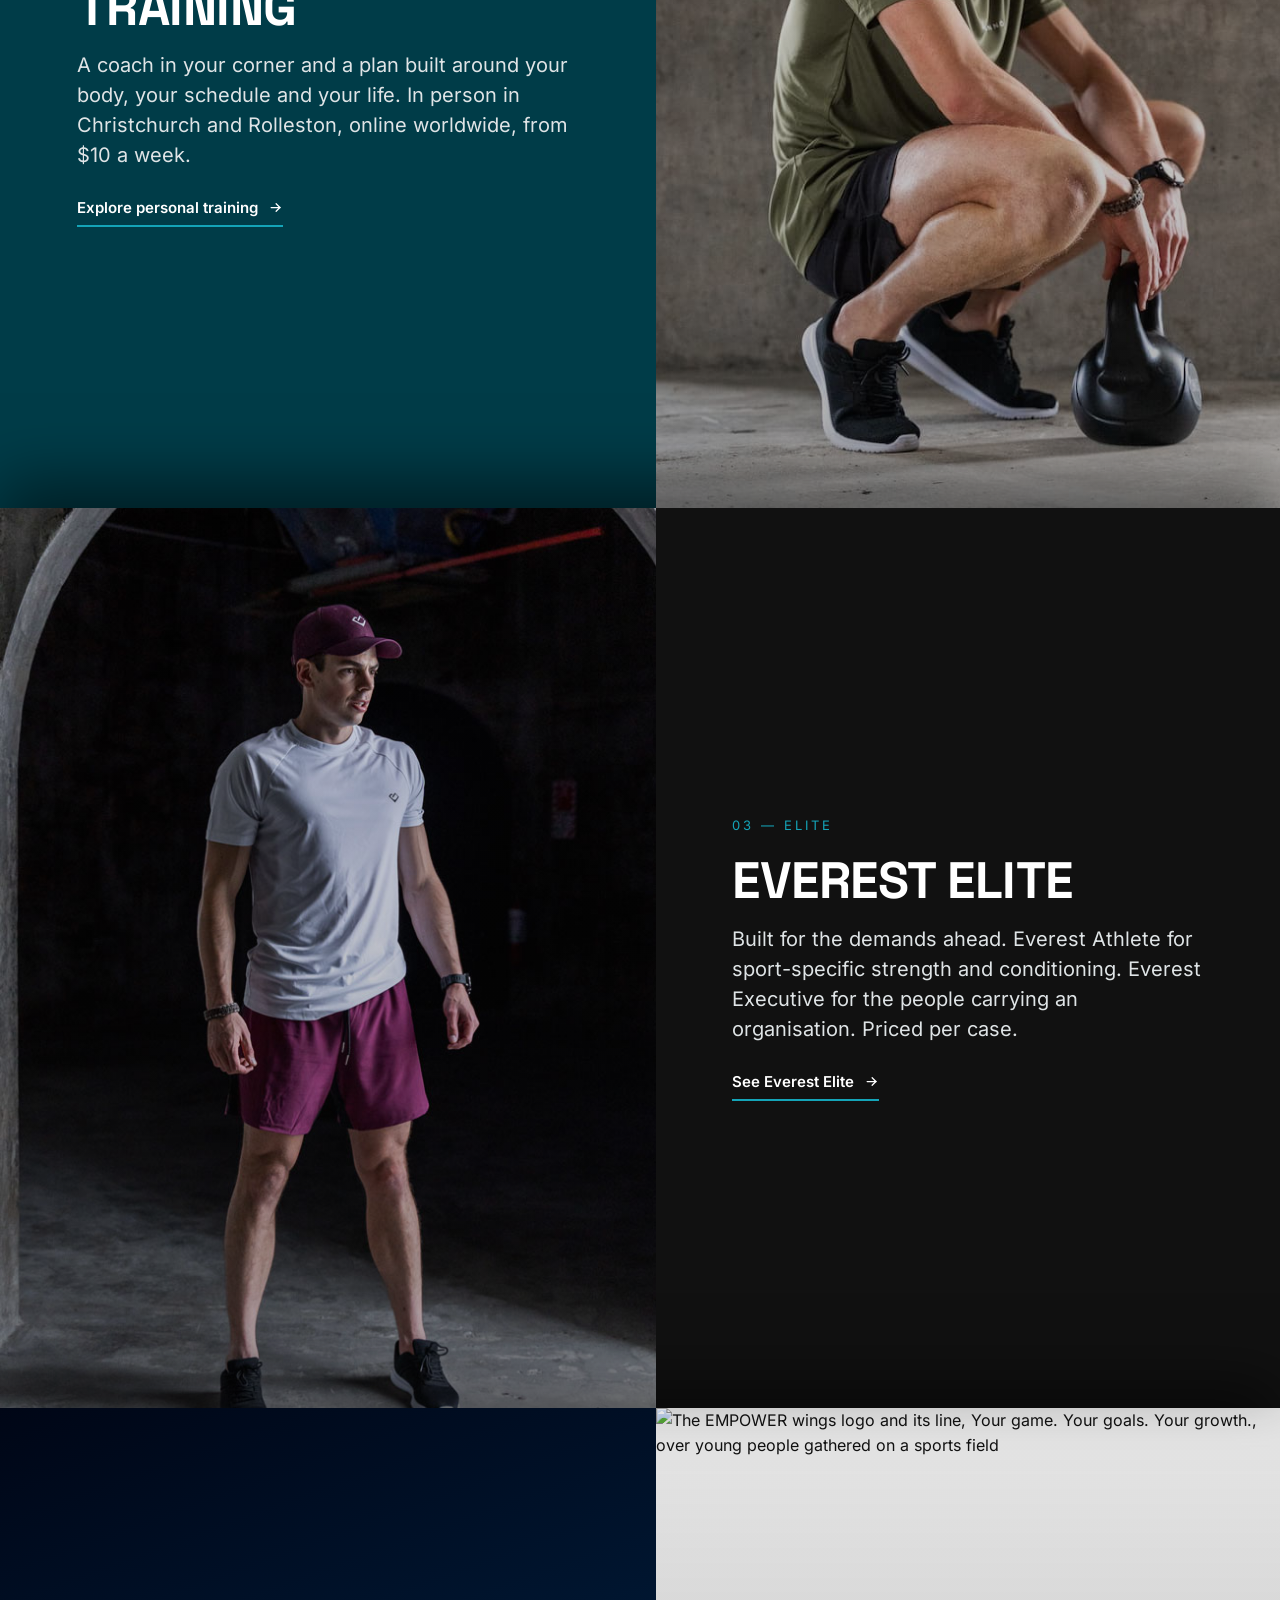
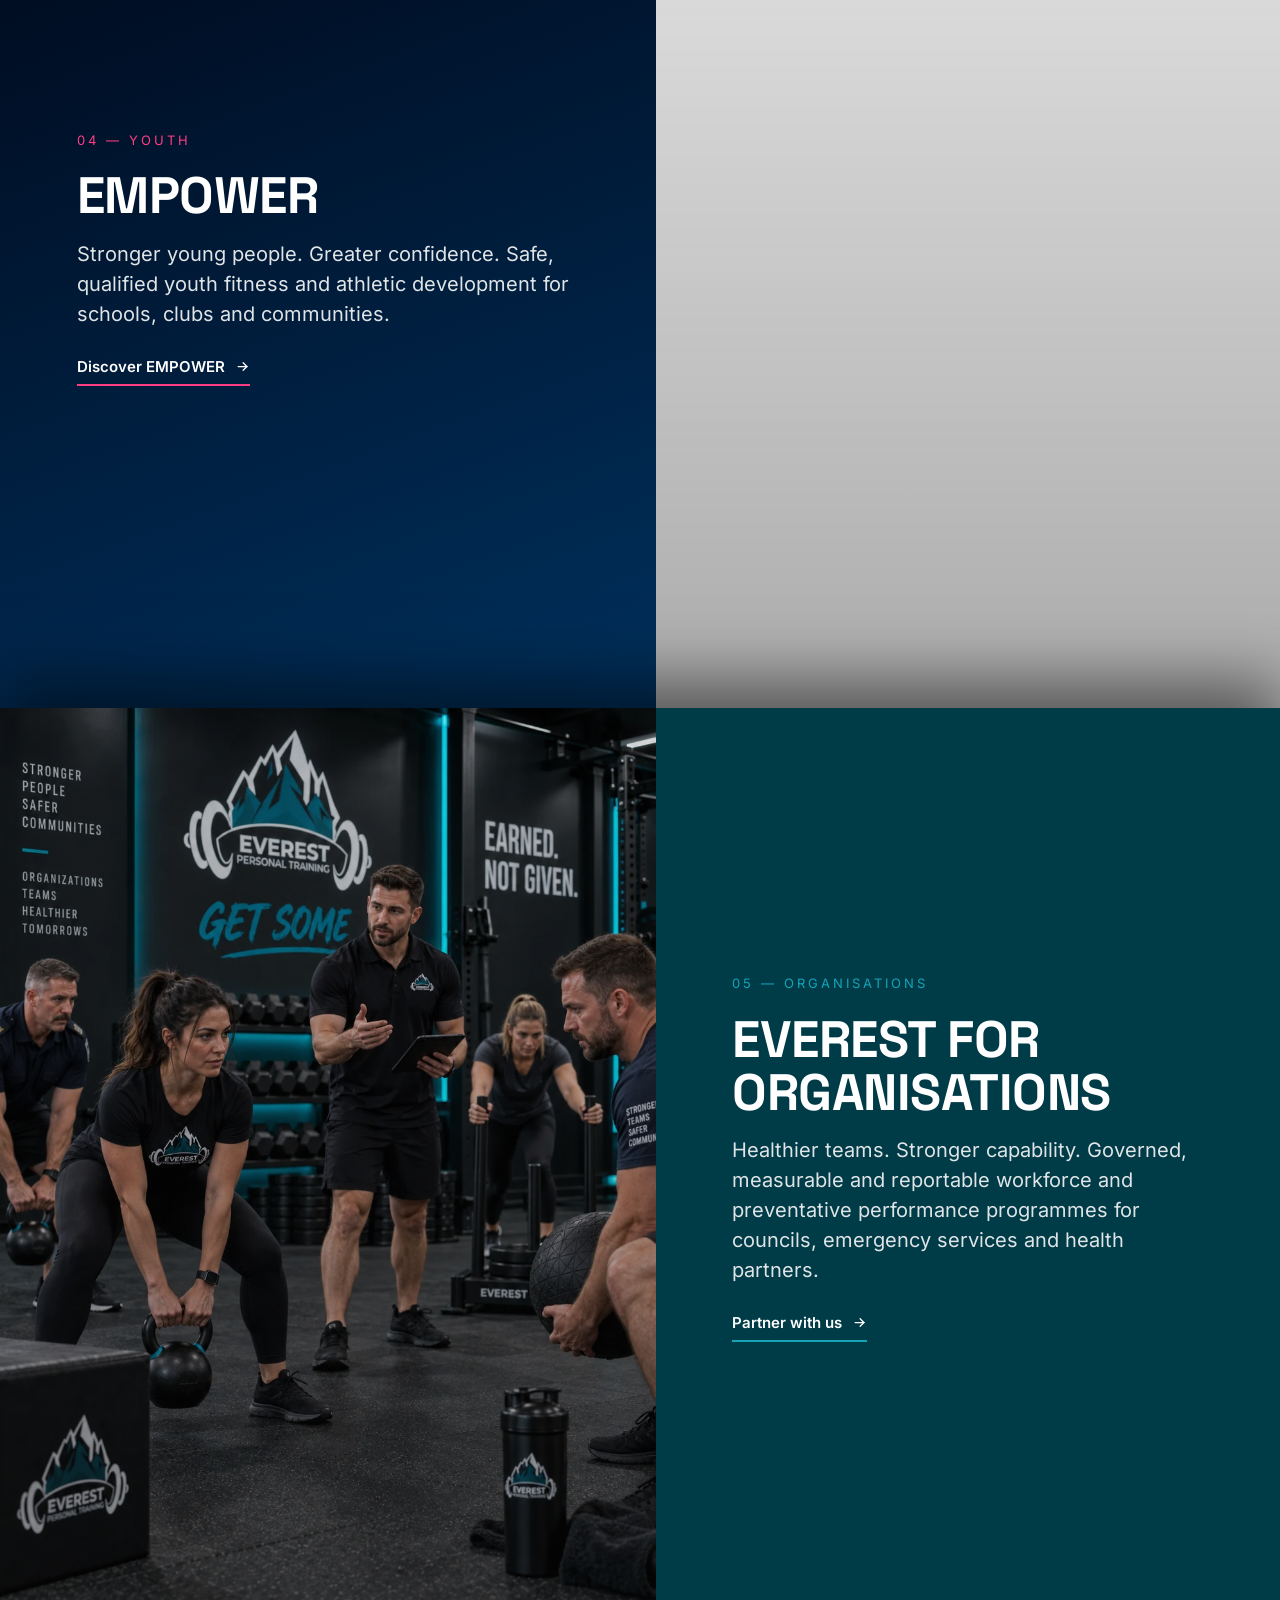
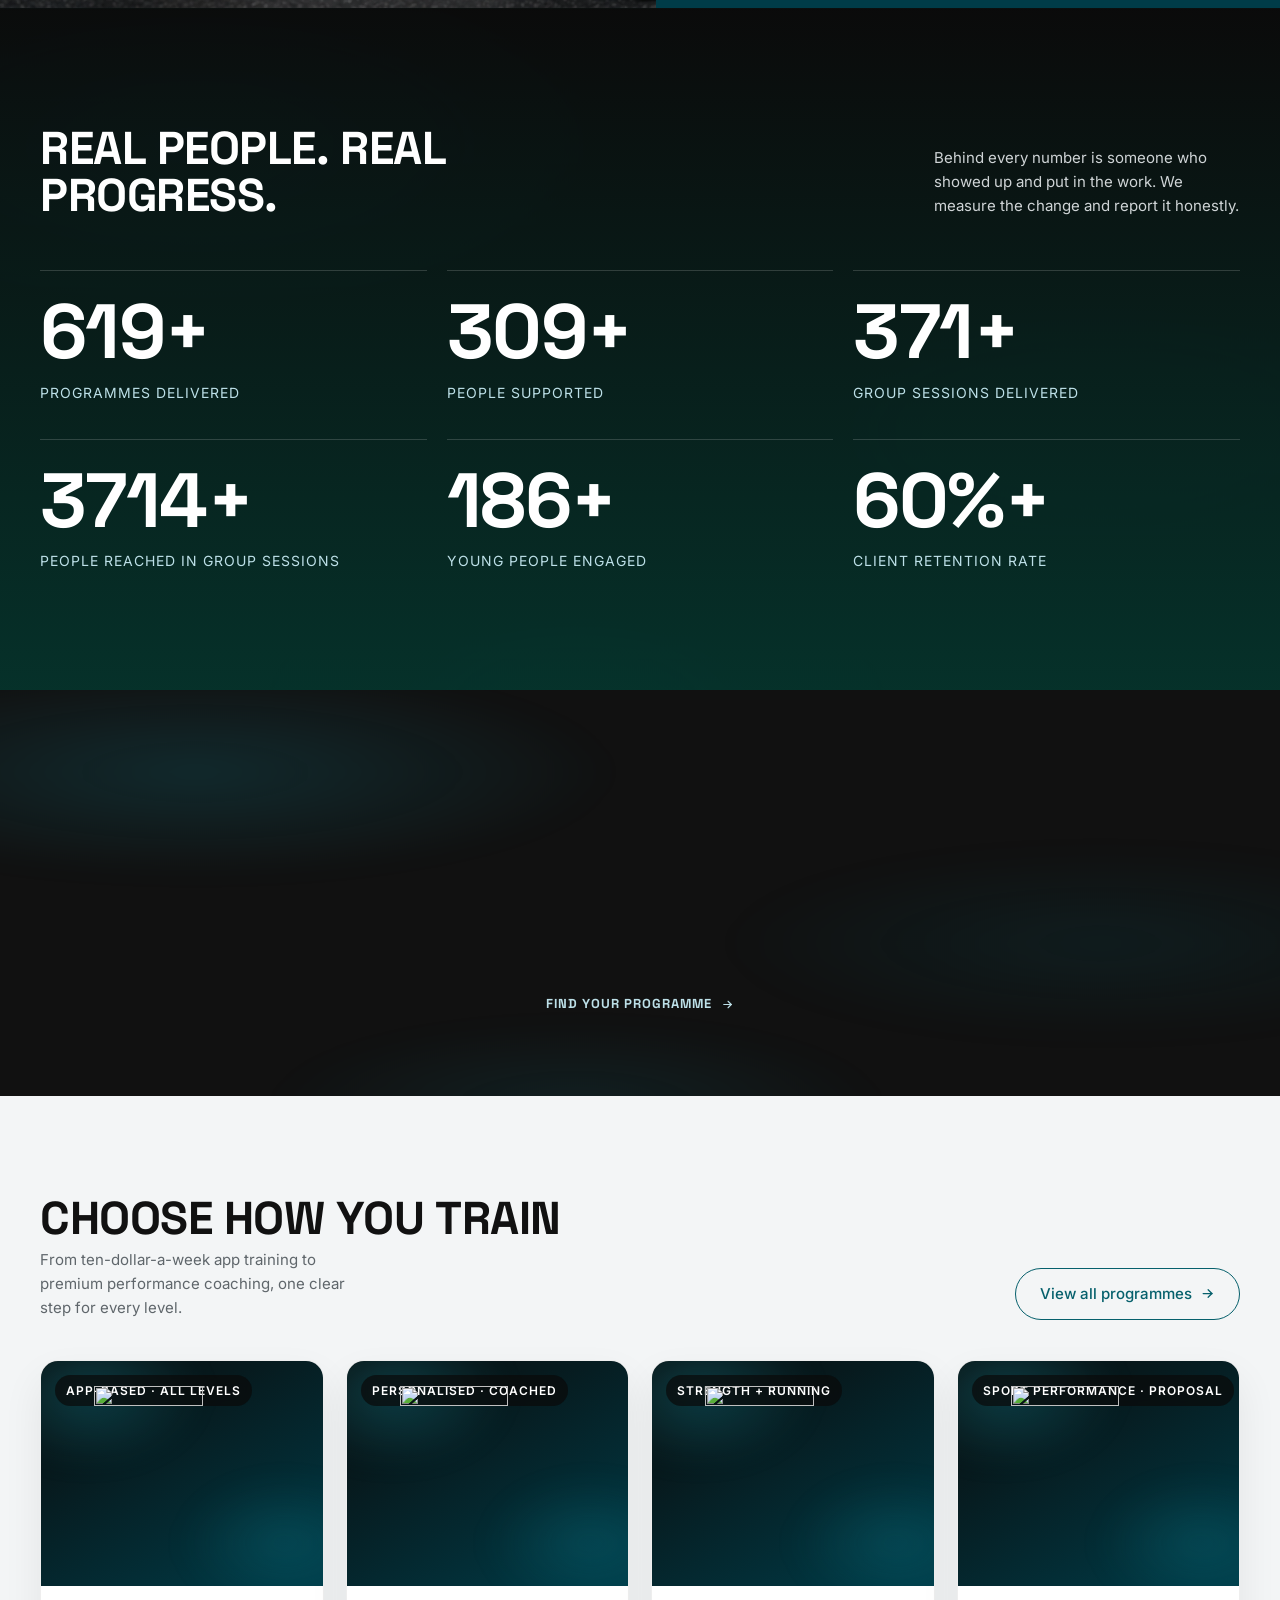
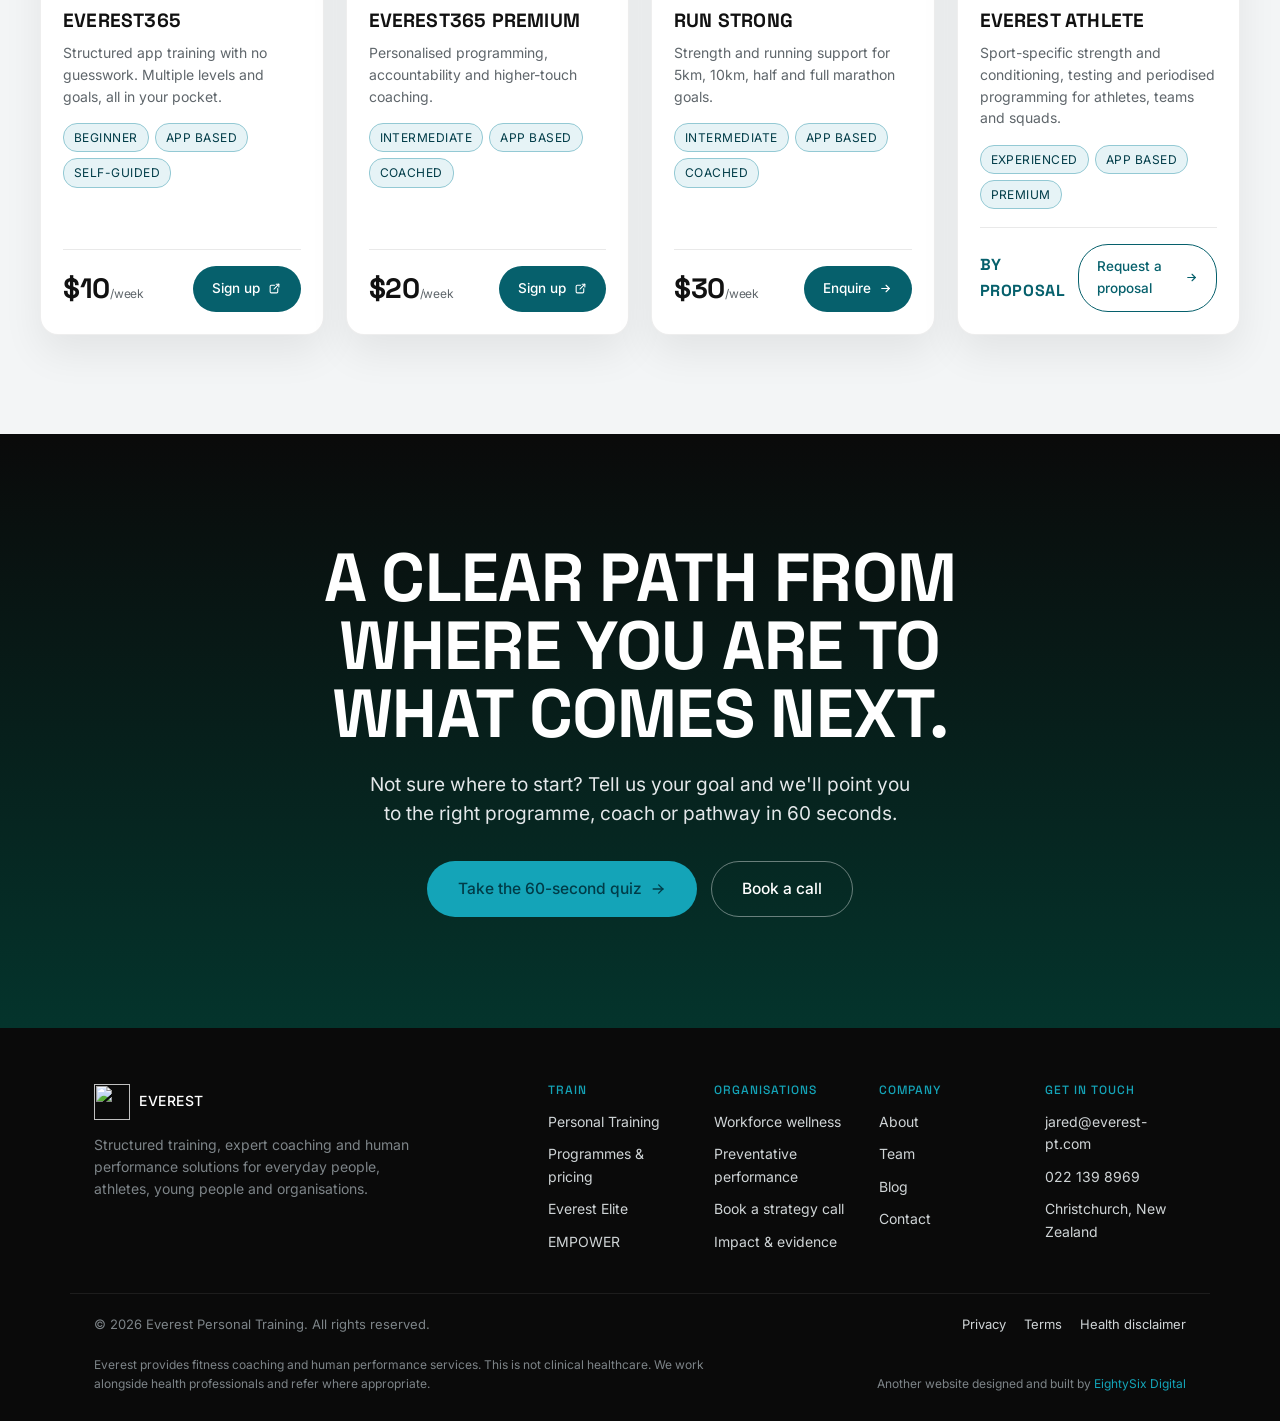
==== commit a0bc8758: "Use real photos in place of two AI images, and record the new domain Two of the four AI-generated fe" ====
--- a/index.html
+++ b/index.html
@@ -178,8 +178,8 @@
 
       <article class="division theme-teal">
         <div class="media">
-          <img src="/assets/img/everest-personal-training-coaching-v1.webp" alt="An Everest coach supporting a client through a bench press"
-               width="1122" height="1402" loading="lazy" decoding="async" />
+          <img src="/assets/img/jared-coaching-kettlebell-v1.jpg" alt="Jared, founder and head coach, crouched beside a kettlebell in a concrete studio"
+               width="800" height="1000" loading="lazy" decoding="async" />
         </div>
         <div class="body">
           <span class="idx">02 — Personal Training</span>
@@ -191,8 +191,8 @@
 
       <article class="division">
         <div class="media">
-          <img src="/assets/img/everest-elite-sled-push-v1.webp" alt="An athlete driving a weighted sled during a performance session"
-               width="1122" height="1402" loading="lazy" decoding="async" />
+          <img src="/assets/img/jared-elite-tunnel-v1.jpg" alt="Jared, founder and head coach, in training kit under a concrete arch"
+               width="667" height="1000" loading="lazy" decoding="async" />
         </div>
         <div class="body">
           <span class="idx">03 — Elite</span>
--- a/css/styles.css
+++ b/css/styles.css
@@ -1324,6 +1324,29 @@
 .result-why li { display: flex; align-items: center; gap: 10px; font-family: var(--font); font-size: 14px; color: #2c2f31; }
 .result-why li i { color: var(--teal-deep); font-size: 18px; flex: 0 0 auto; }
 .result-actions { display: flex; align-items: center; gap: 18px; flex-wrap: wrap; }
+
+/* The price, next to the recommendation rather than a click away. */
+.result-price { display: flex; align-items: baseline; gap: 8px; margin: 0 0 18px; }
+.rp-amount { font-family: var(--display); font-size: 30px; font-weight: 700; color: var(--black); line-height: 1; }
+.rp-amount.rp-tbd { font-size: 20px; color: var(--slate); }
+.rp-term { font-family: var(--font); font-size: 14px; color: var(--slate); }
+
+/* Proof directly under the price, because that is where the doubt is. Shown
+   only when a real review genuinely matches what the finder was told. */
+.result-proof { margin: 18px 0 0; padding: 18px 20px; background: #fff; color: var(--black);
+  border: 1px solid var(--mist-line); border-left: 3px solid var(--teal-accent); border-radius: 12px; }
+.result-proof[hidden] { display: none; }
+.rp-stars { color: var(--teal-deep); font-size: 14px; letter-spacing: 2px; }
+.result-proof blockquote { margin: 8px 0 10px; font-family: var(--font); font-size: 15px;
+  line-height: 1.65; color: #2c2f31; }
+.result-proof figcaption { font-family: var(--font); font-size: 13px; color: var(--slate);
+  display: flex; align-items: center; gap: 8px; flex-wrap: wrap; }
+.result-proof figcaption span { color: var(--slate); }
+.rp-rating { margin-left: auto; color: var(--teal-deep); text-decoration: none; font-weight: 600; }
+.rp-rating:hover, .rp-rating:focus-visible { text-decoration: underline; }
+@media (max-width: 640px) {
+  .rp-rating { margin-left: 0; flex-basis: 100%; }
+}
 .finder-restart { background: none; border: 0; color: var(--slate); font-family: var(--font); font-size: 14px;
   cursor: pointer; text-decoration: underline; padding: 0; }
 .finder-restart:hover { color: var(--teal-deep); }
@@ -2813,3 +2836,45 @@
   .wh-cta { align-self: stretch; justify-content: center; text-align: center; line-height: 1.3;
     border-radius: 16px; }
 }
+
+/* ===== Programme finder: email me my match =====
+   Sits under the result card, inside the same dark panel, and only appears
+   once a result exists. Deliberately not a gate: the recommendation and the
+   price are both already on screen before this is asked for. */
+.result-capture { margin-top: 18px; padding: 20px clamp(18px, 3vw, 26px);
+  background: rgba(255,255,255,.06); border: 1px solid rgba(255,255,255,.14); border-radius: 18px; }
+.result-capture[hidden] { display: none; }
+.rc-lead { font-family: var(--font); font-size: 15px; line-height: 1.6; color: var(--ink-on-dark);
+  margin: 0 0 14px; max-width: 60ch; }
+.rc-lead strong { color: #fff; }
+.rc-fields { display: grid; grid-template-columns: 1fr 1fr auto; gap: 12px; align-items: end; }
+.rc-fields .form-field { margin: 0; }
+.rc-fields label { display: block; font-family: var(--font); font-size: 12px; font-weight: 600;
+  letter-spacing: .6px; text-transform: uppercase; color: var(--teal-on-dark); margin-bottom: 6px; }
+.rc-fields input { width: 100%; font-family: var(--font); font-size: 15px; color: #fff;
+  background: rgba(0,0,0,.28); border: 1px solid rgba(255,255,255,.22); border-radius: 12px;
+  padding: 12px 14px; }
+.rc-fields input:focus-visible { outline: 2px solid var(--teal-accent); outline-offset: 2px; }
+.rc-fields .btn { white-space: nowrap; }
+.rc-note { display: flex; align-items: flex-start; gap: 8px; font-family: var(--font); font-size: 13px;
+  line-height: 1.5; color: var(--grey-muted); margin: 14px 0 0; max-width: 62ch; }
+.rc-status { font-family: var(--font); font-size: 14px; color: var(--teal-on-dark); margin: 10px 0 0; }
+.rc-done { display: flex; align-items: center; gap: 10px; font-family: var(--font); font-size: 15px;
+  color: #fff; margin: 0; }
+.rc-done i { color: var(--teal-accent); }
+@media (max-width: 720px) {
+  .rc-fields { grid-template-columns: 1fr; }
+  .rc-fields .btn { width: 100%; justify-content: center; }
+}
+
+/* Honeypot. Off-screen rather than display:none, because some bots skip
+   anything explicitly hidden, and out of the accessibility tree entirely via
+   aria-hidden and tabindex="-1" on the field itself, so nobody using a screen
+   reader or a keyboard ever meets it. */
+.hp-field { position: absolute; left: -9999px; width: 1px; height: 1px; overflow: hidden; }
+
+/* The status line under a form - the one place a visitor is told what
+   happened after they pressed the button. Hidden until it has something to
+   say, so it never leaves a gap. */
+.form-status { margin-top: 14px; font-size: 14px; }
+.form-status:empty { display: none; }
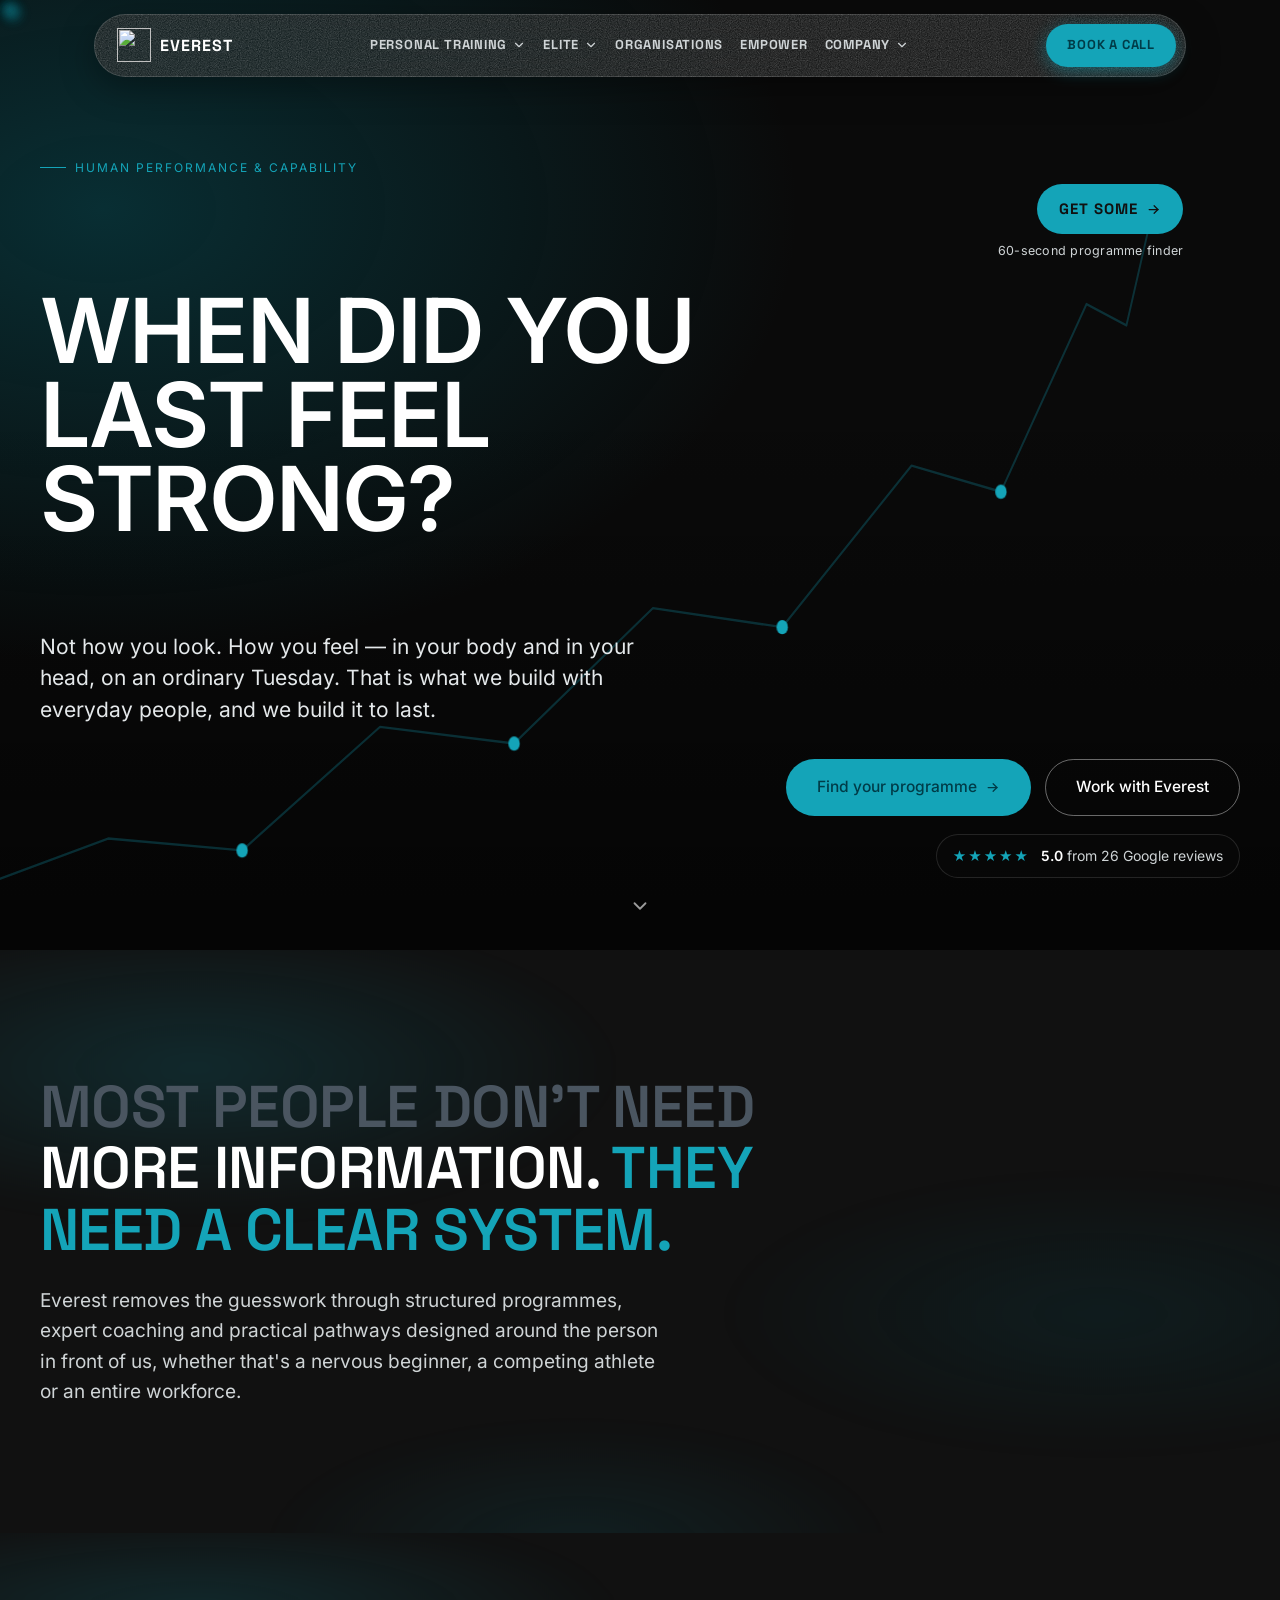
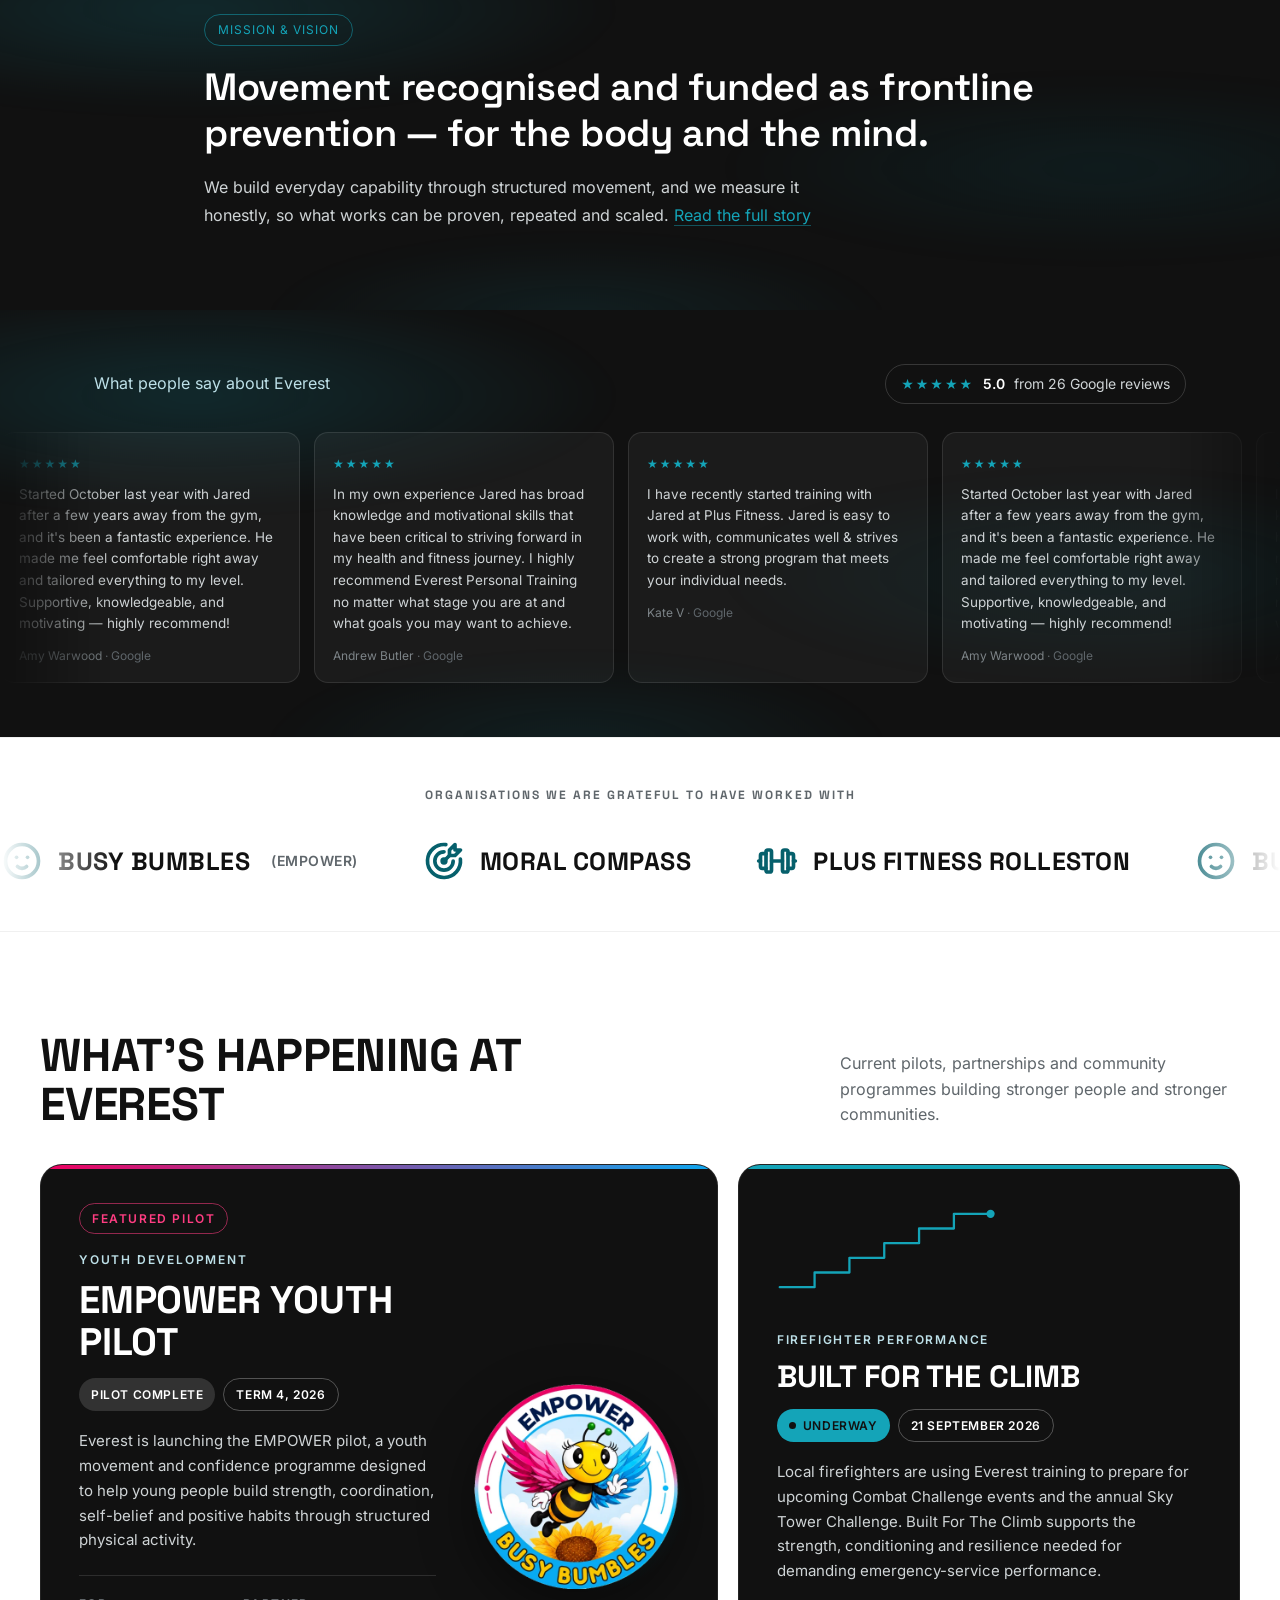
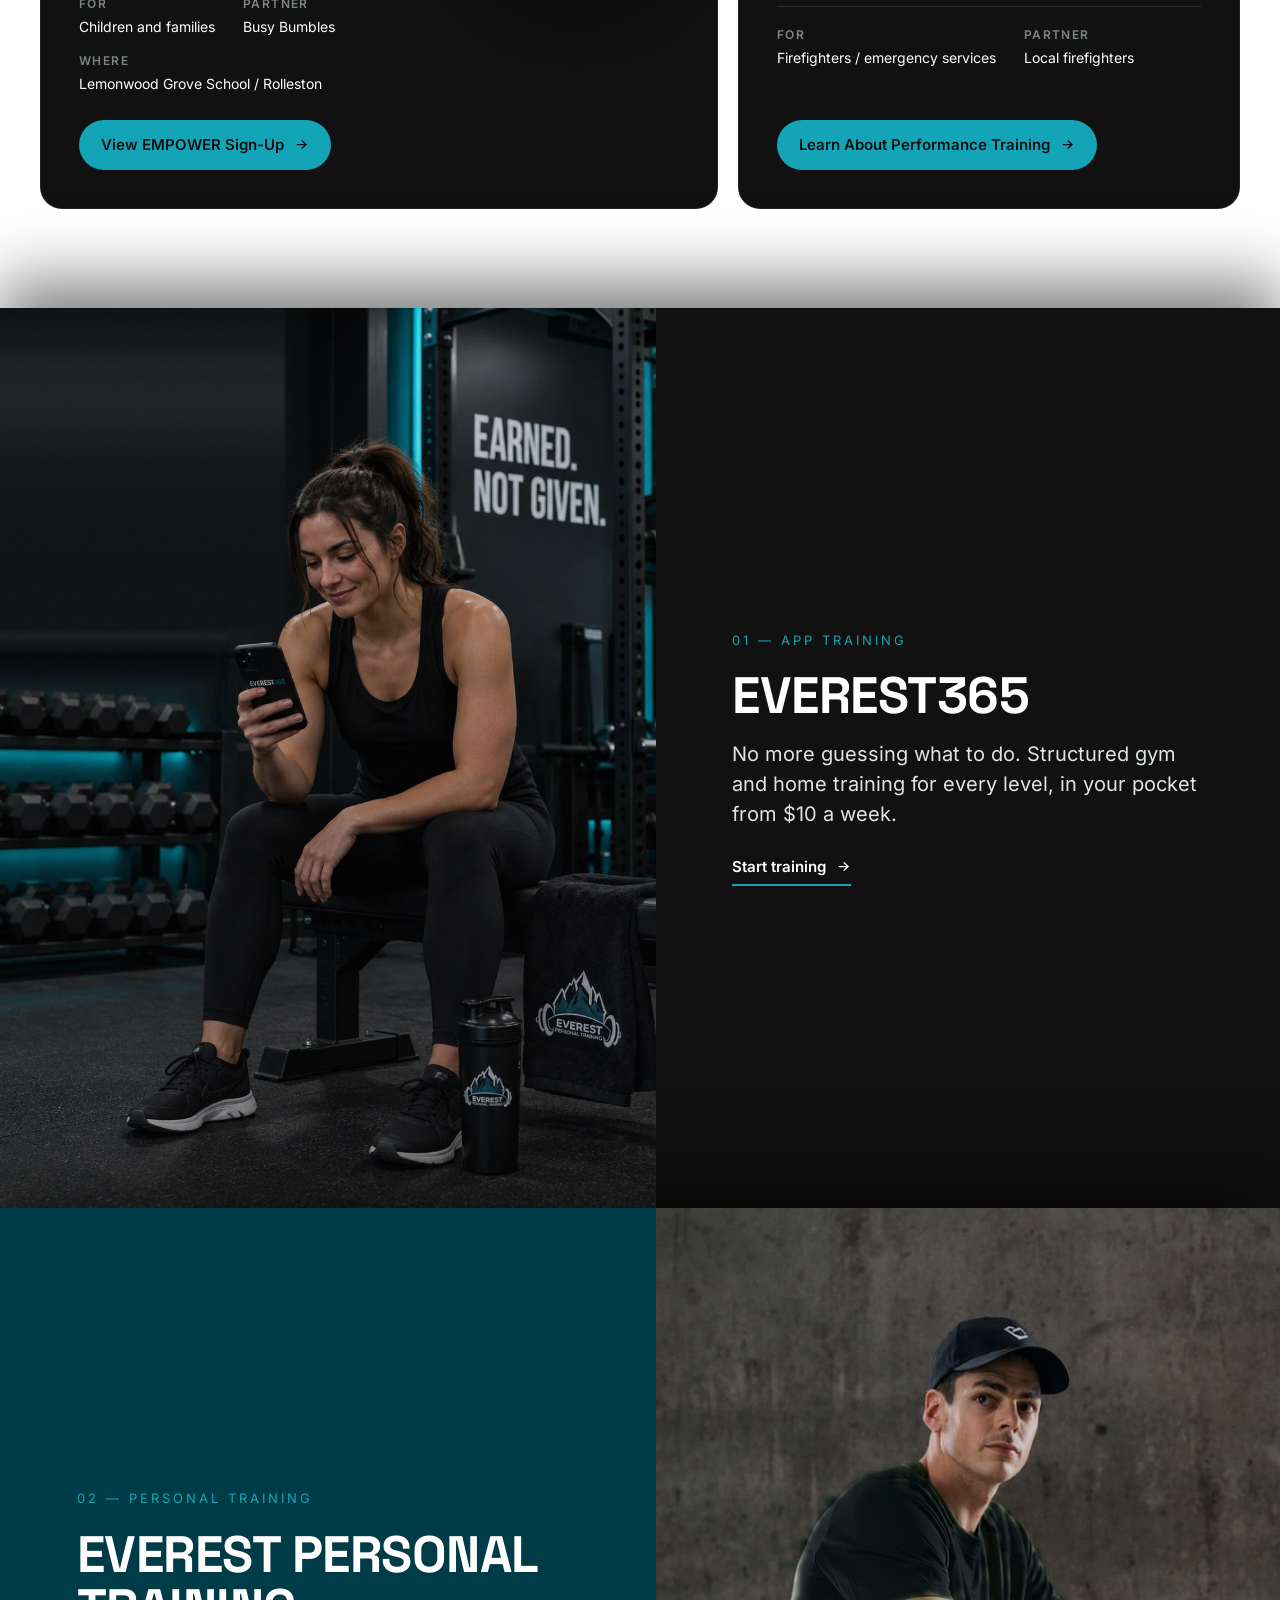
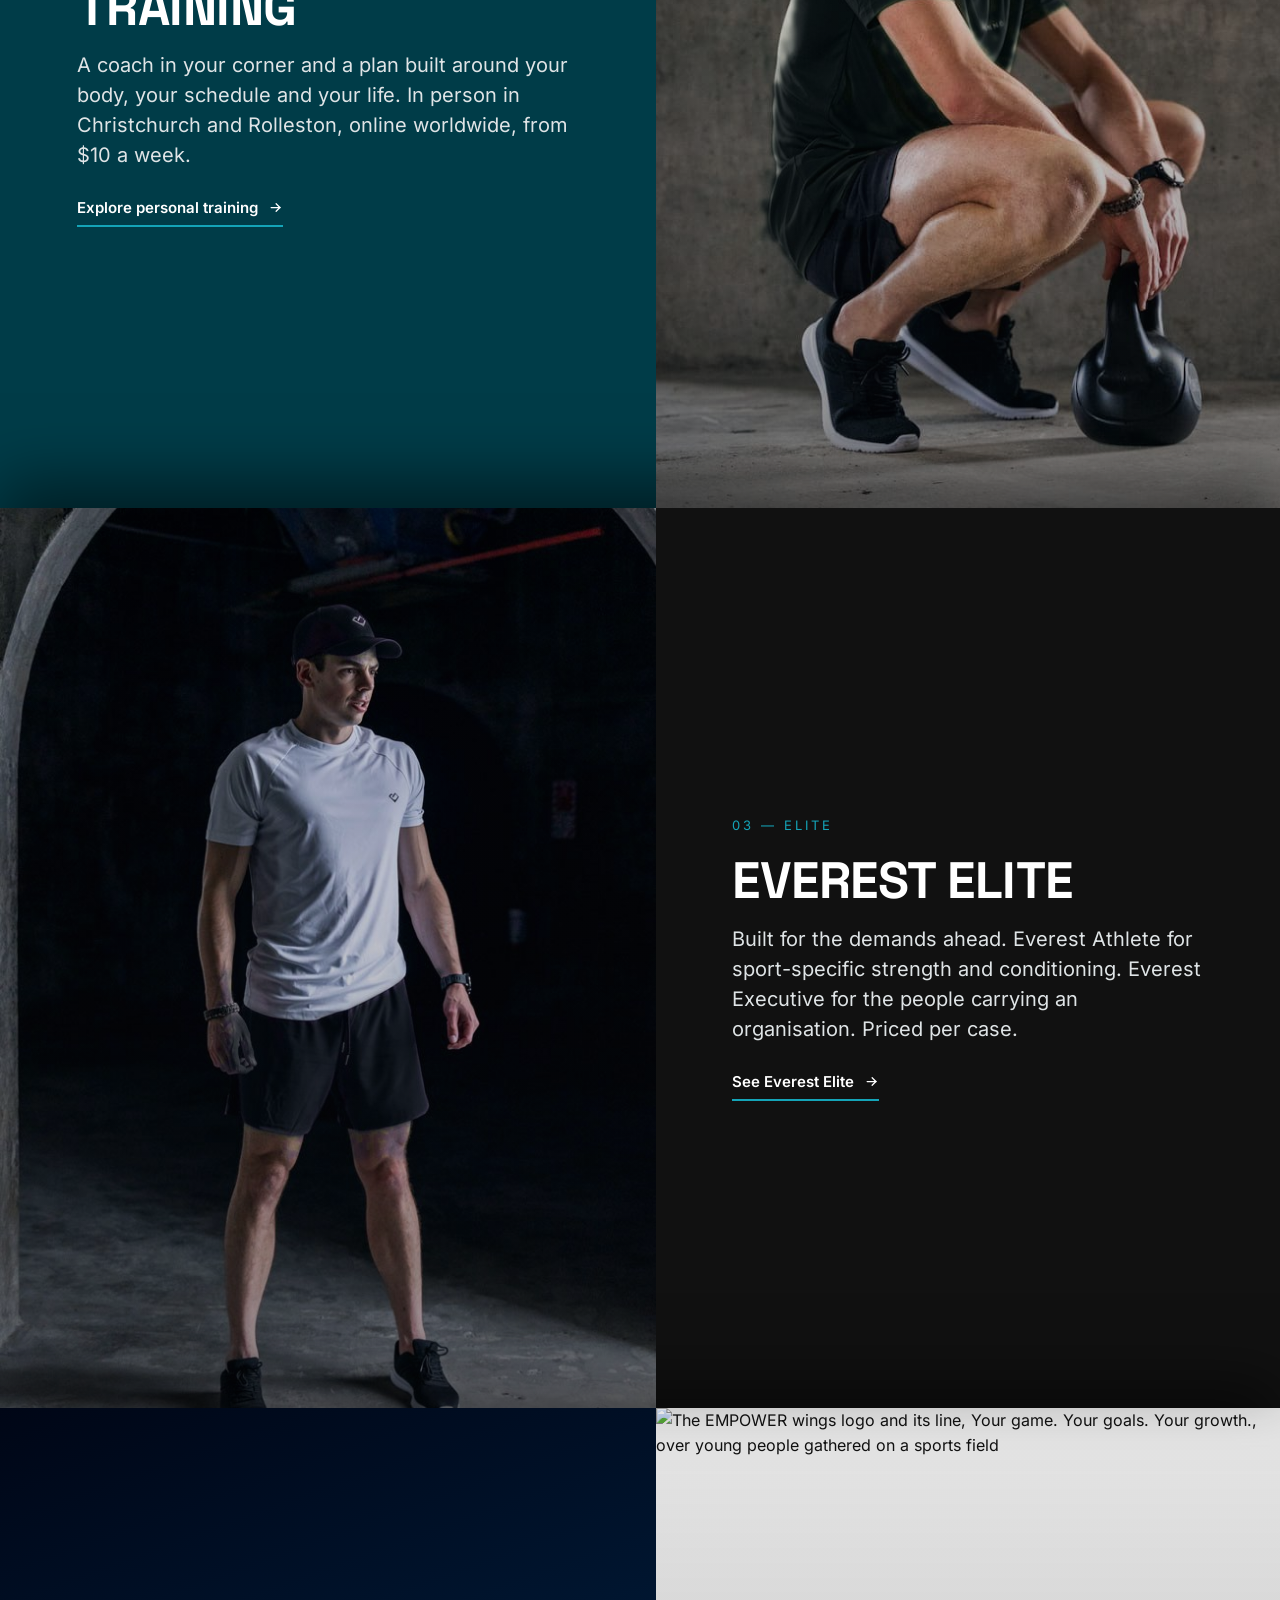
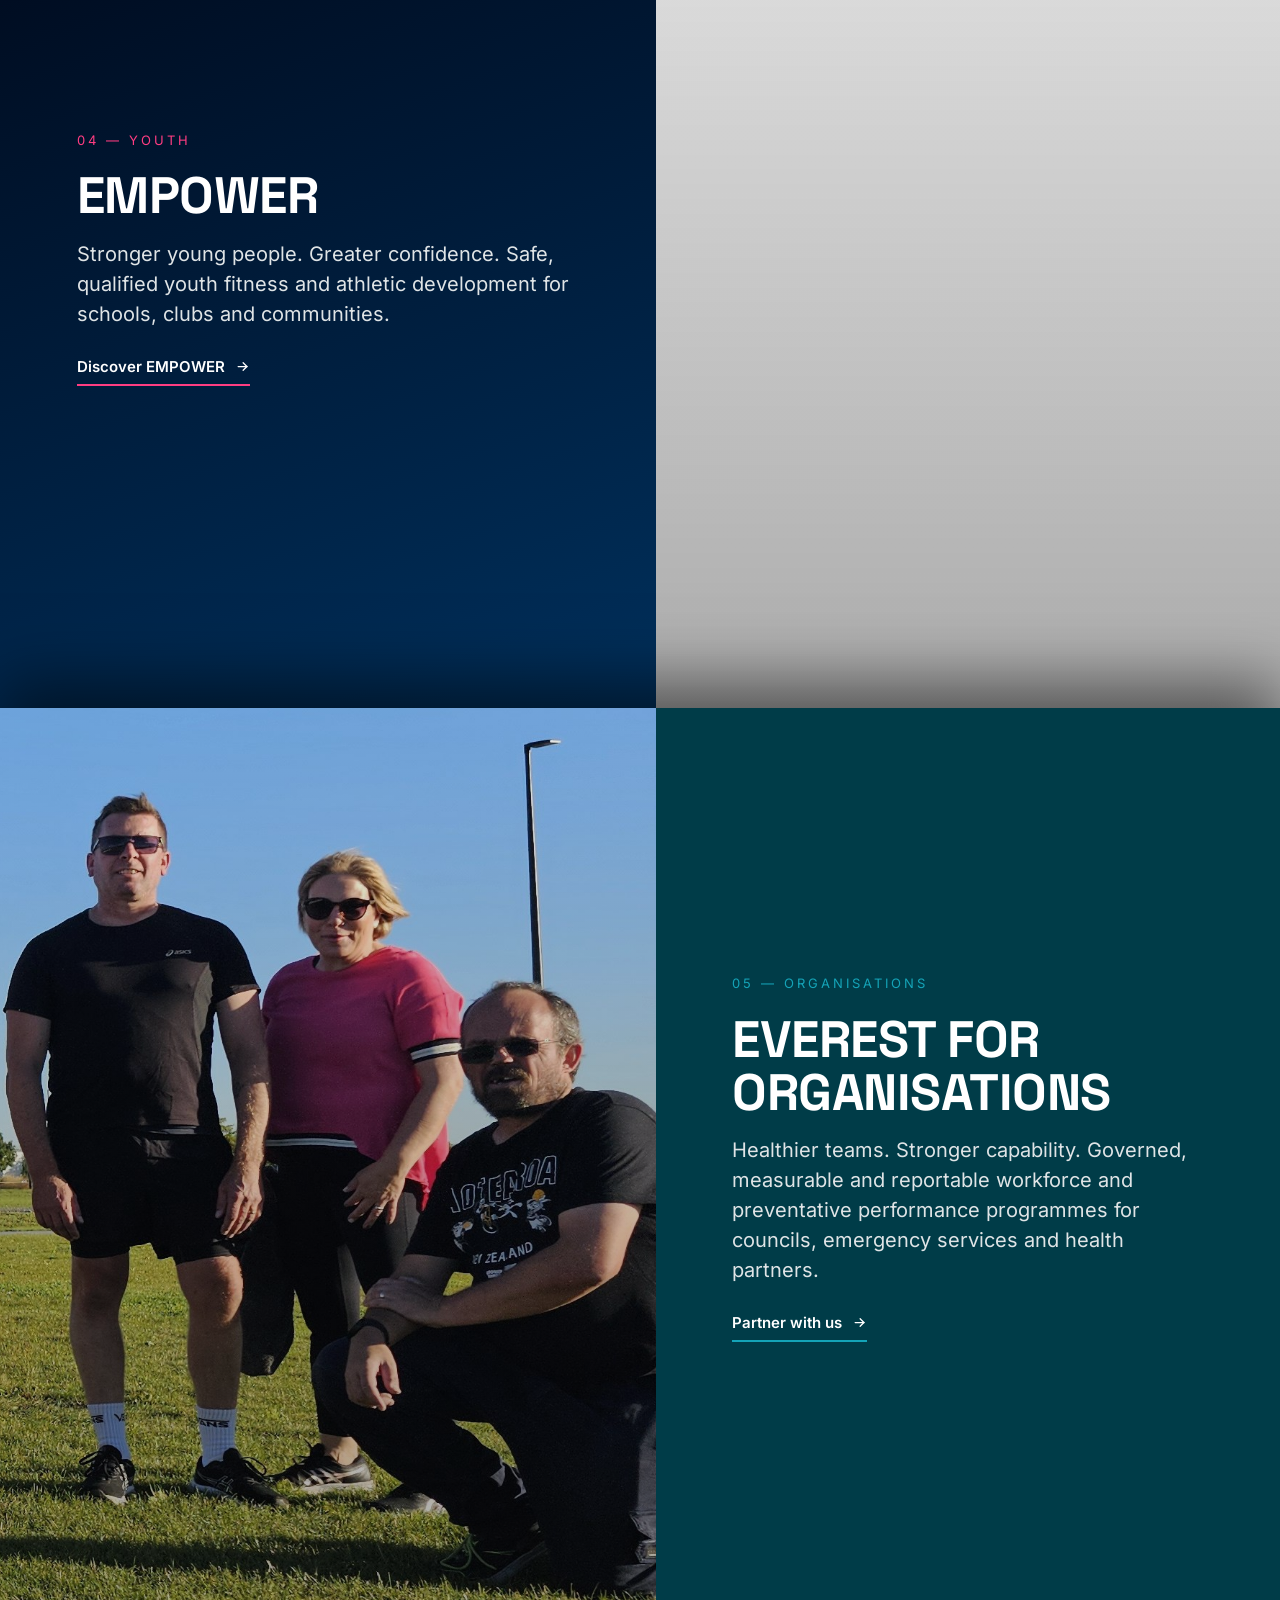
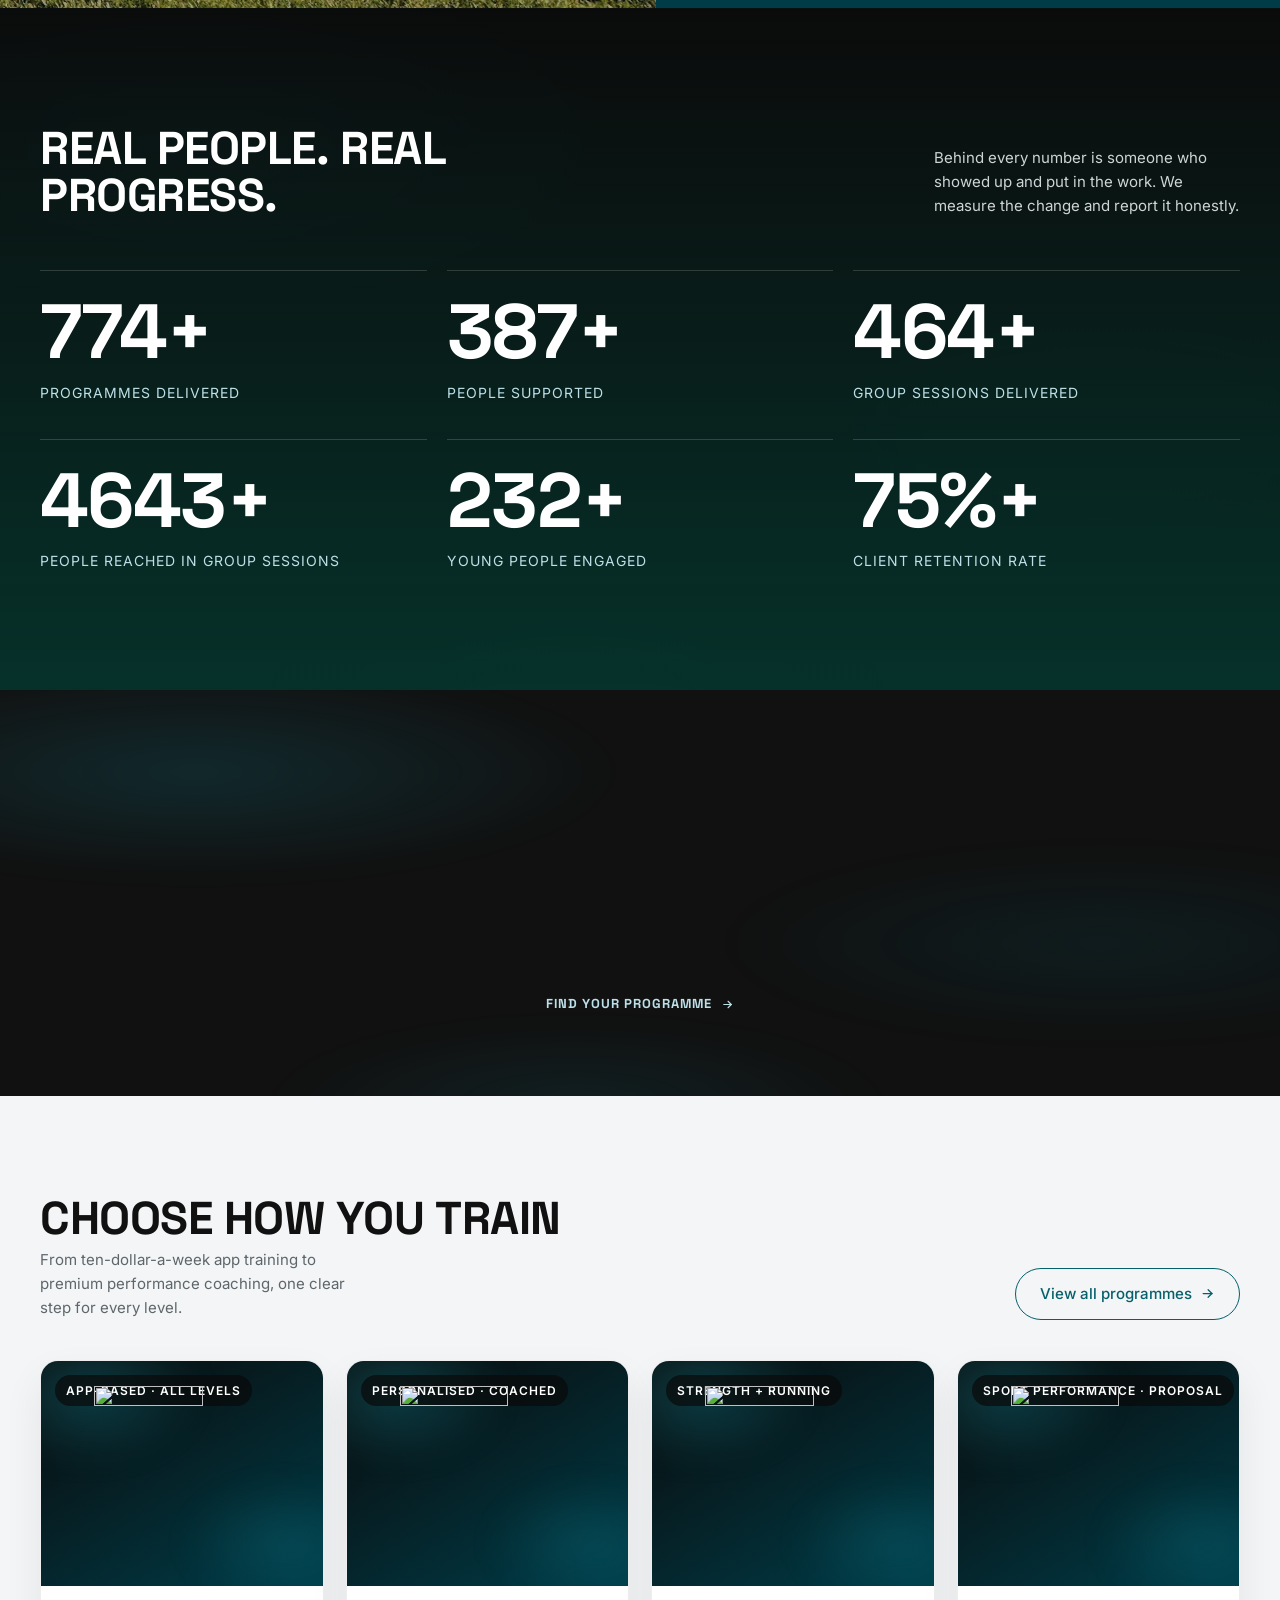
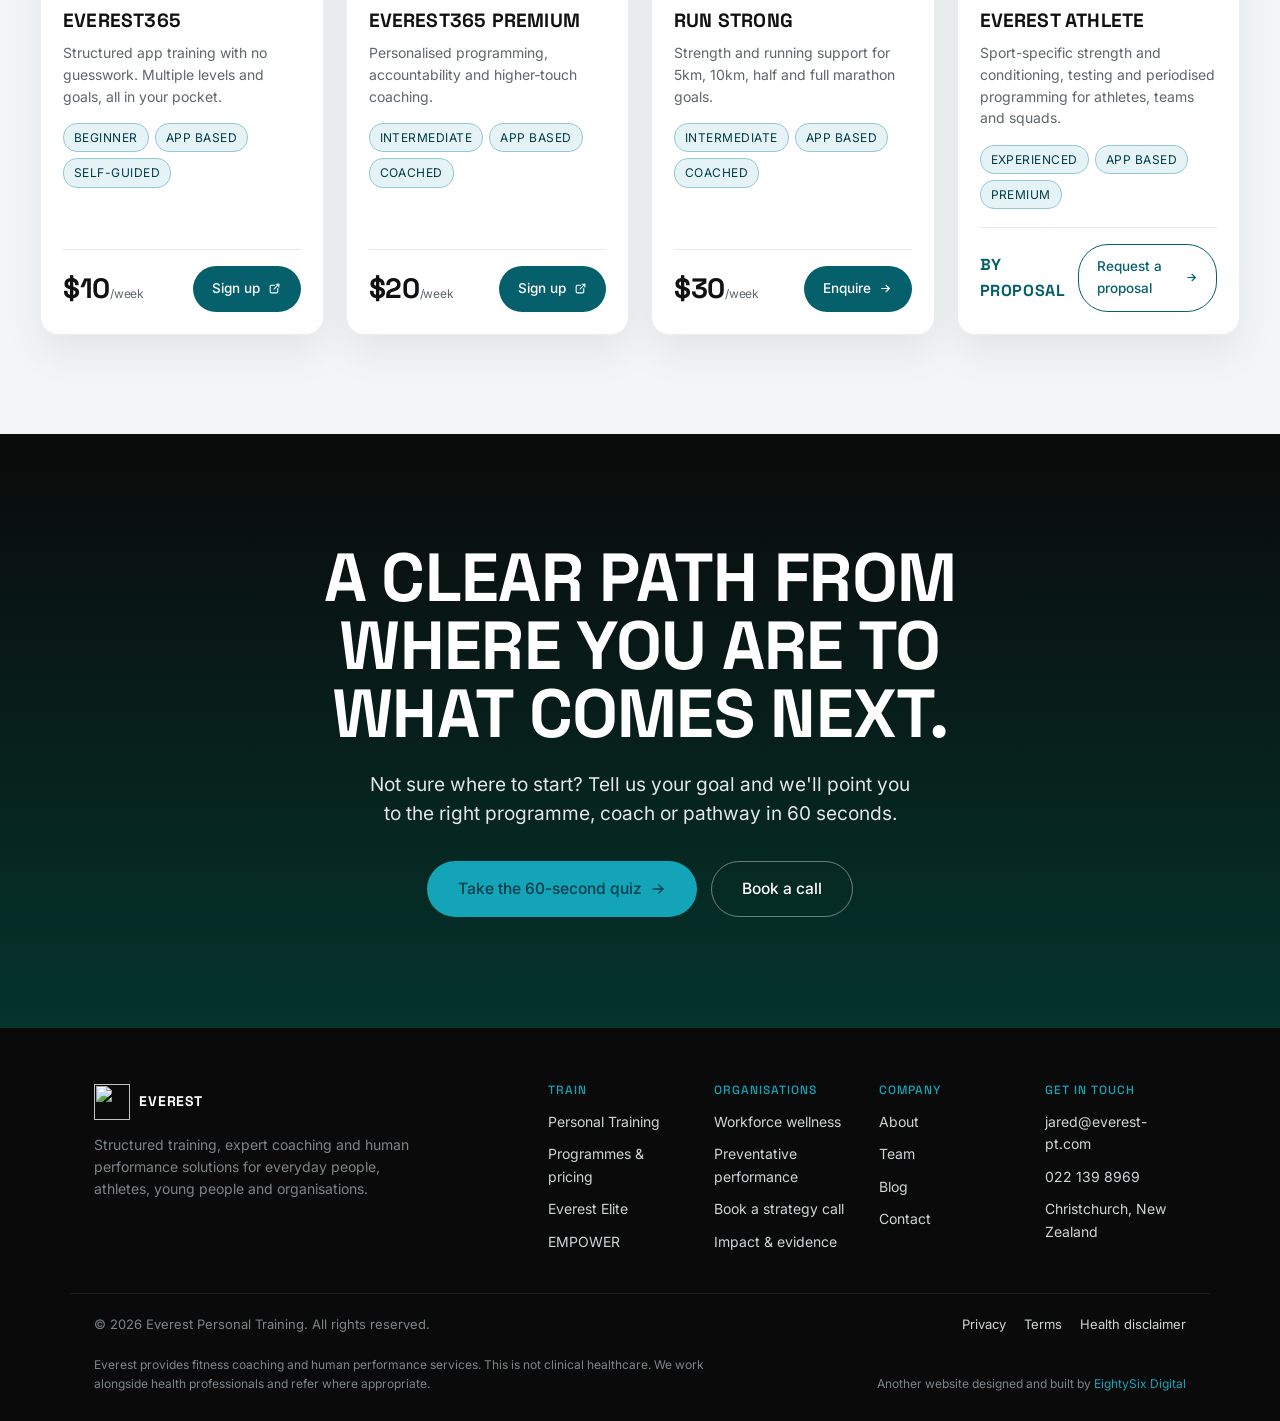
==== commit 12f463da: "Fix the mobile overflow and trail, unify the menu type, and rework the photography The page could be" ====
--- a/index.html
+++ b/index.html
@@ -165,7 +165,7 @@
     <section aria-label="What we do">
       <article class="division">
         <div class="media">
-          <img src="/assets/img/everest365-app-training-v1.webp" alt="Checking an EVEREST365 training session on a phone between sets"
+          <img src="/assets/img/everest365-app-training-v2.jpg" alt="Checking an EVEREST365 training session on a phone between sets"
                width="1122" height="1402" loading="lazy" decoding="async" />
         </div>
         <div class="body">
@@ -178,7 +178,7 @@
 
       <article class="division theme-teal">
         <div class="media">
-          <img src="/assets/img/jared-coaching-kettlebell-v1.jpg" alt="Jared, founder and head coach, crouched beside a kettlebell in a concrete studio"
+          <img src="/assets/img/jared-coaching-kettlebell-v2.jpg" alt="Jared, founder and head coach, crouched beside a kettlebell in a concrete studio"
                width="800" height="1000" loading="lazy" decoding="async" />
         </div>
         <div class="body">
@@ -191,7 +191,7 @@
 
       <article class="division">
         <div class="media">
-          <img src="/assets/img/jared-elite-tunnel-v1.jpg" alt="Jared, founder and head coach, in training kit under a concrete arch"
+          <img src="/assets/img/jared-elite-tunnel-v2.jpg" alt="Jared, founder and head coach, in training kit under a concrete arch"
                width="667" height="1000" loading="lazy" decoding="async" />
         </div>
         <div class="body">
@@ -218,8 +218,8 @@
 
       <article class="division theme-teal">
         <div class="media">
-          <img src="/assets/img/everest-organisations-team-training-v1.webp" alt="A coached group session for an organisation, working through kettlebells and medicine balls"
-               width="1122" height="1402" loading="lazy" decoding="async" />
+          <img src="/assets/img/group-training-adults-v1.jpg" alt="Three adults in everyday training clothes on a grass field after a group session"
+               width="1000" height="1250" loading="lazy" decoding="async" />
         </div>
         <div class="body">
           <span class="idx">05 — Organisations</span>
--- a/css/styles.css
+++ b/css/styles.css
@@ -202,7 +202,10 @@
 @supports not ((backdrop-filter: blur(1px)) or (-webkit-backdrop-filter: blur(1px))) {
   .site-header { background: rgba(14,16,16,.95); }
 }
-.logo { display: flex; align-items: center; gap: 9px; font-weight: 500; letter-spacing: .5px; }
+/* The wordmark uses the same face and tracking as the menu beside it. It used to
+   fall through to the body font, so the two read as different typefaces. */
+.logo { display: flex; align-items: center; gap: 9px; font-family: var(--display);
+  font-weight: 700; text-transform: uppercase; letter-spacing: .06em; }
 .site-header .logo { color: #fff; }
 /* No backing plate — the logo sits directly on the dark glass, which is why
    the header had to go dark. Do not put this on a light surface without a
@@ -272,8 +275,8 @@
 @media (max-width: 920px) {
   .nav-group { display: block; }
   .nav-trigger { display: none; }
-  .nav-group-label { display: block; padding: 14px 22px 6px; font-family: var(--font);
-    font-size: 12px; font-weight: 600; letter-spacing: 1.6px; text-transform: uppercase;
+  .nav-group-label { display: block; padding: 14px 22px 6px; font-family: var(--display);
+    font-size: 12px; font-weight: 700; letter-spacing: .12em; text-transform: uppercase;
     color: var(--teal-accent); }
   .nav-sub { position: static; transform: none; opacity: 1; visibility: visible;
     pointer-events: auto; min-width: 0; background: none; border: 0; padding: 0;
@@ -283,7 +286,8 @@
 }
 .nav-cta { display: none; }
 .header-cta { display: flex; align-items: center; gap: 12px; }
-.header-call { padding: 10px 20px; font-size: 13.5px;
+.header-call { padding: 10px 20px; font-family: var(--display); font-size: 13px;
+  font-weight: 700; text-transform: uppercase; letter-spacing: .06em;
   box-shadow: 0 4px 16px rgba(20,164,184,.45); }
 .header-call:hover { box-shadow: 0 7px 20px rgba(20,164,184,.6); transform: translateY(-1px);
   background: var(--teal-deep); color: #fff; }
@@ -439,7 +443,9 @@
   .site-header.nav-open .nav { display: flex; }
   .nav a { padding: 12px 22px; font-size: 15px; }
   .nav-cta { display: block; margin: 10px 22px 12px; padding: 13px 18px; text-align: center;
-    background: var(--teal-accent); color: var(--teal-darkest); font-weight: 500;
+    background: var(--teal-accent); color: var(--teal-darkest);
+    font-family: var(--display); font-size: 14px; font-weight: 700;
+    text-transform: uppercase; letter-spacing: .06em;
     border-radius: var(--radius-pill); }
   .header-call { display: none; }
   .nav-toggle { display: block; }
@@ -993,6 +999,12 @@
    via .has-glow so it can be dropped onto any dark section. The host needs
    position:relative and overflow:hidden, and its content needs a z-index
    above 0 so the glow stays behind. Purely decorative. */
+/* The glow is deliberately larger than its section (inset: -12%), so the host MUST
+   clip it. A host that did not - the shortened mission and vision band on the
+   homepage - let the glow spill 45px past each edge of a phone, and the whole page
+   could be dragged sideways. Setting these here makes clipping the default rather
+   than something each new section has to remember. */
+.has-glow { position: relative; overflow: hidden; }
 .has-glow::before { content: ''; position: absolute; inset: -12%; z-index: 0;
   pointer-events: none;
   background:
@@ -1315,7 +1327,7 @@
 .result-head i { font-size: 18px; }
 .result-card { display: grid; grid-template-columns: 260px 1fr; background: #fff; color: var(--black);
   border-radius: 20px; overflow: hidden; box-shadow: 0 34px 74px rgba(0,0,0,.45); }
-.result-media { background-image: url('/assets/img/everest365-app-training-v1.webp'); background-size: cover;
+.result-media { background-image: url('/assets/img/everest365-app-training-v2.jpg'); background-size: cover;
   background-position: center; min-height: 230px; }
 .result-body { padding: 30px; }
 .result-body h3 { font-family: var(--display); font-size: 26px; font-weight: 700; margin: 0 0 8px; }
@@ -2681,7 +2693,7 @@
    One line of vision and one sentence of mission. The two-card version still
    lives on /about/, which is why the .mv-card rules above stay. */
 .mv-short { padding: clamp(56px, 9vh, 88px) 0; }
-.mv-short .wrap { max-width: 920px; }
+.mv-short .wrap { max-width: 920px; position: relative; z-index: 1; }
 .mv-short .eyebrow { margin-bottom: 18px; }
 .mv-short-line { font-family: var(--display); font-weight: 600; font-size: clamp(24px, 3.2vw, 38px);
   line-height: 1.22; letter-spacing: -.01em; color: #fff; margin: 0; }
@@ -2878,3 +2890,18 @@
    say, so it never leaves a gap. */
 .form-status { margin-top: 14px; font-size: 14px; }
 .form-status:empty { display: none; }
+
+/* The ascent route on a phone.
+   Its canvas is 1400 units wide, so on a 390px phone it was being squashed to
+   0.28 of its size: a stroke drawn 2 units wide came out at about half a pixel
+   and 26% opacity, which is to say invisible, and the camp markers were squashed
+   into thin slivers. Below 700px js/layout.js now redraws the route in real
+   pixels (a viewBox that matches the screen), so these widths are the widths
+   you see. If the script does not run, these values still apply to the stretched
+   canvas and the line is no worse than it was. */
+@media (max-width: 700px) {
+  .ascent .trail { stroke-width: 3; opacity: .5; }
+  .ascent .trail-climb { stroke-width: 4; filter: drop-shadow(0 0 5px rgba(20,164,184,.75)); }
+  .ascent .node { filter: drop-shadow(0 0 4px rgba(20,164,184,.8)); }
+  .ascent .summit { filter: drop-shadow(0 0 7px rgba(20,164,184,.9)); }
+}
